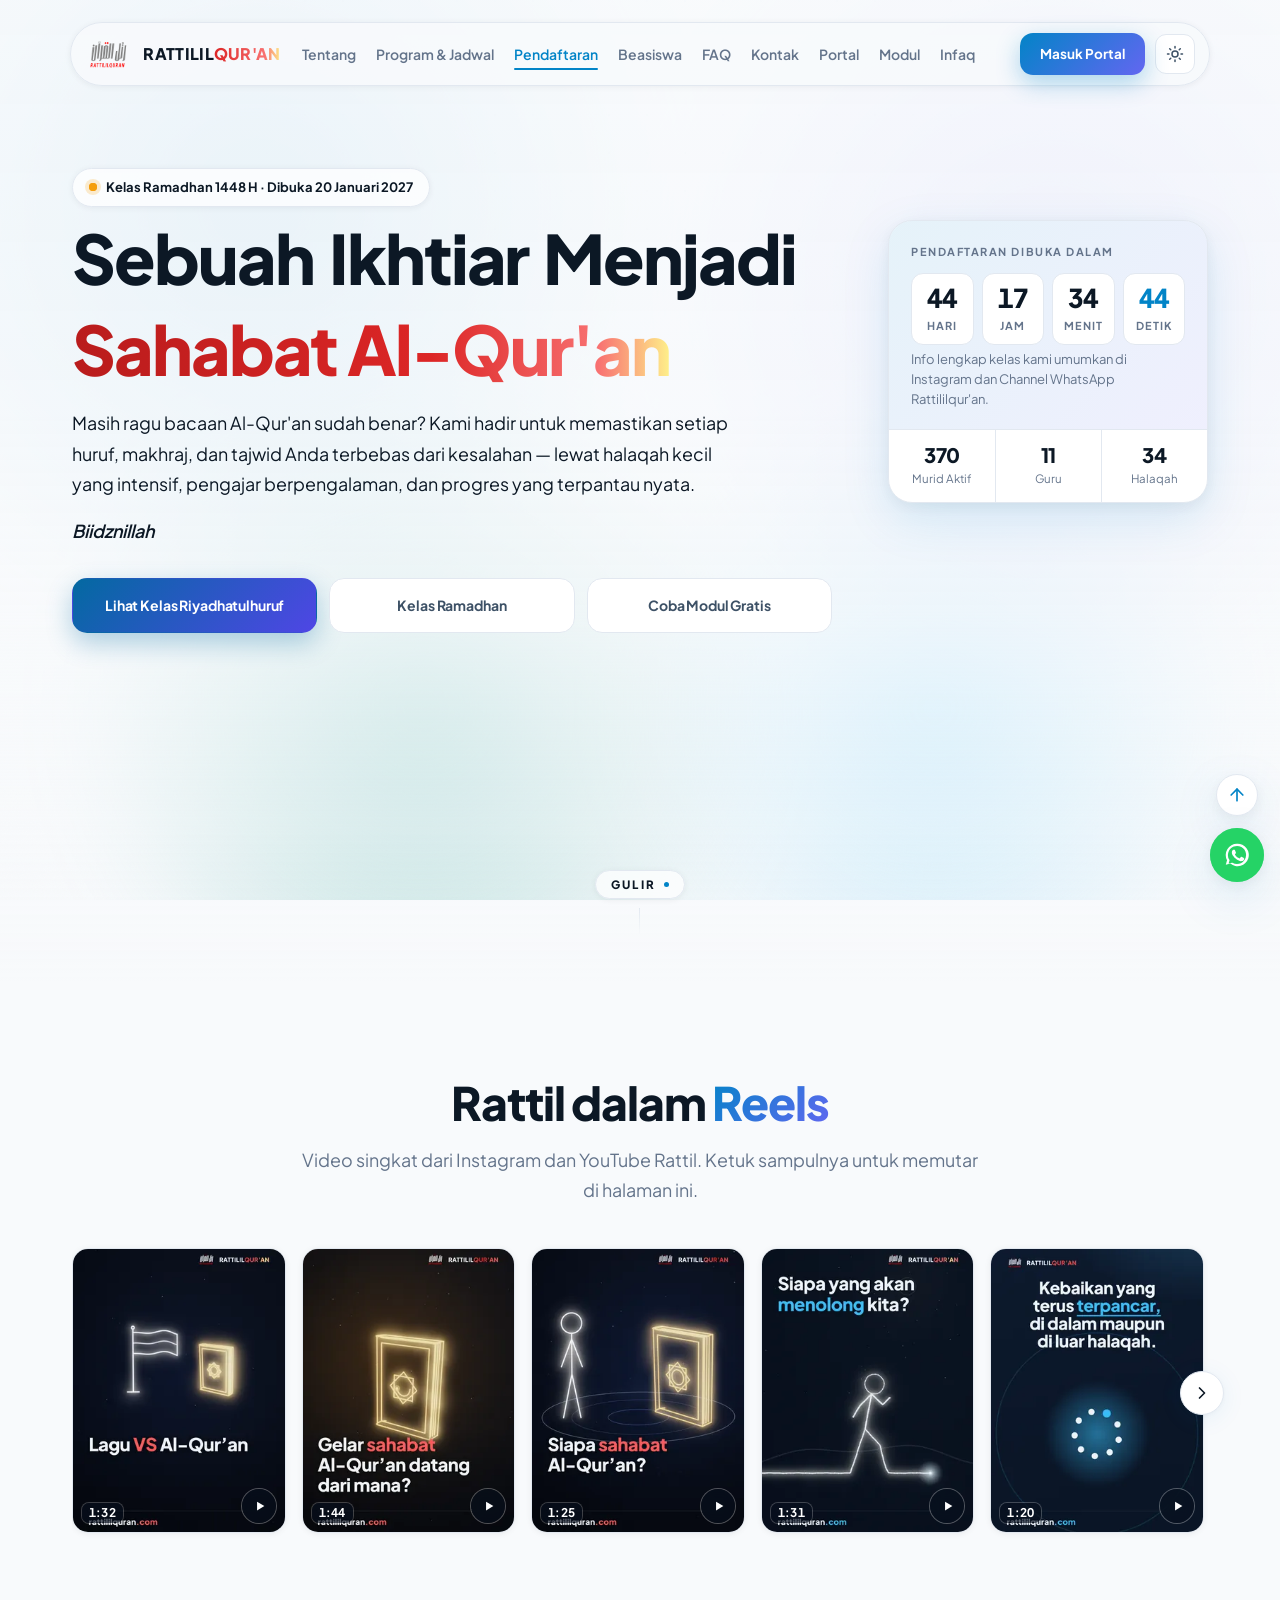
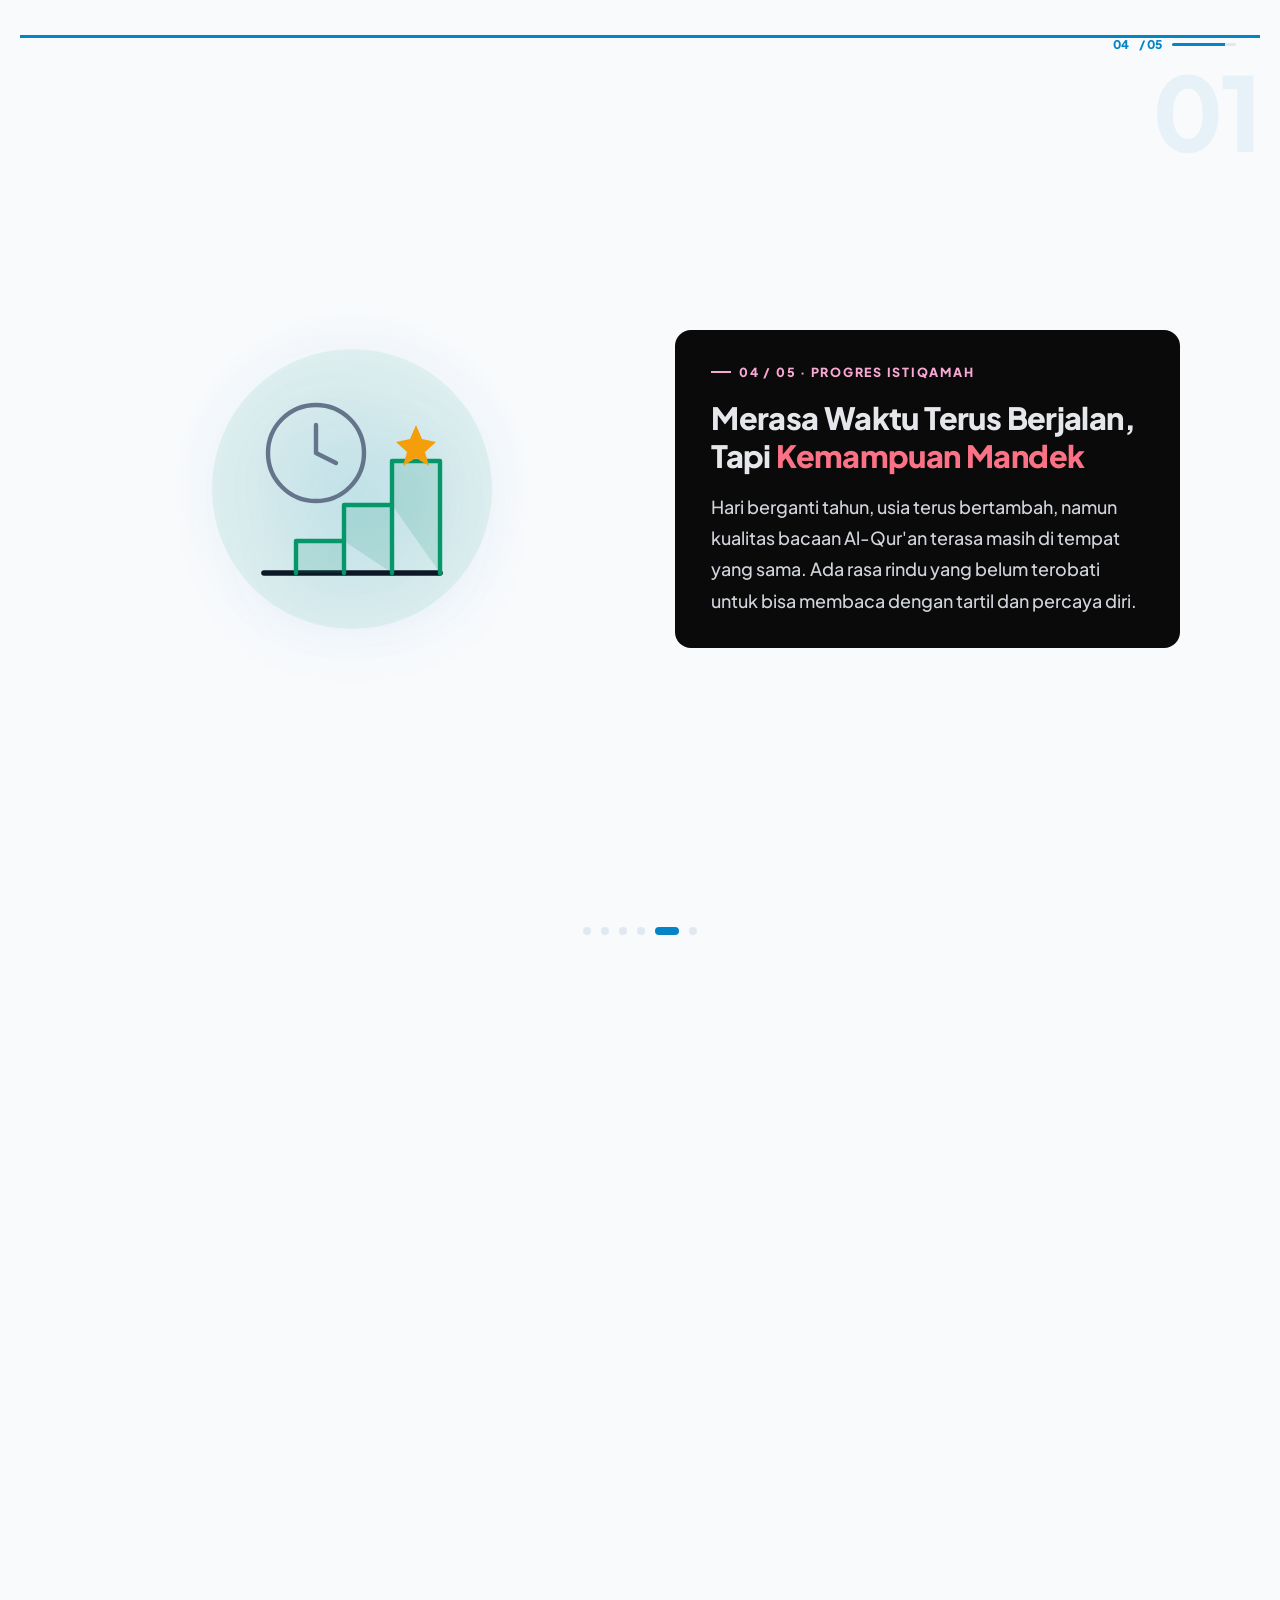
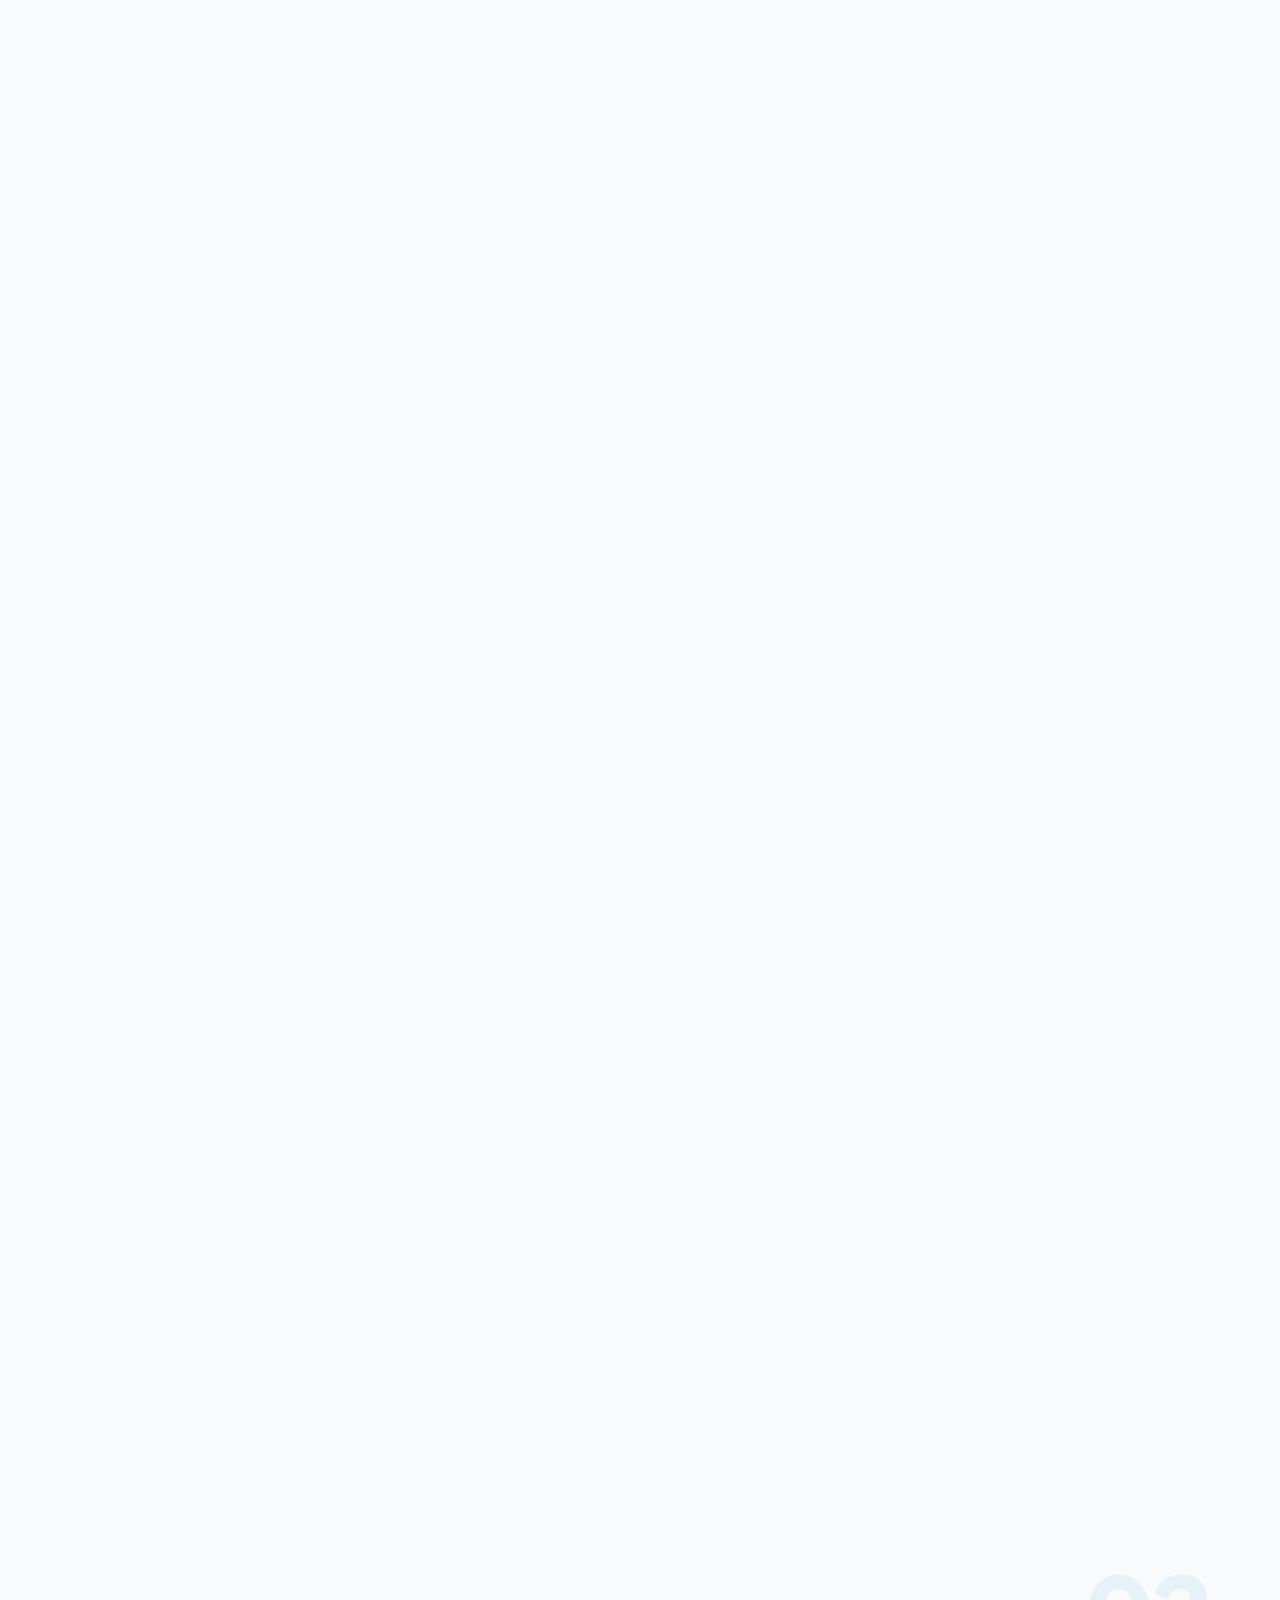
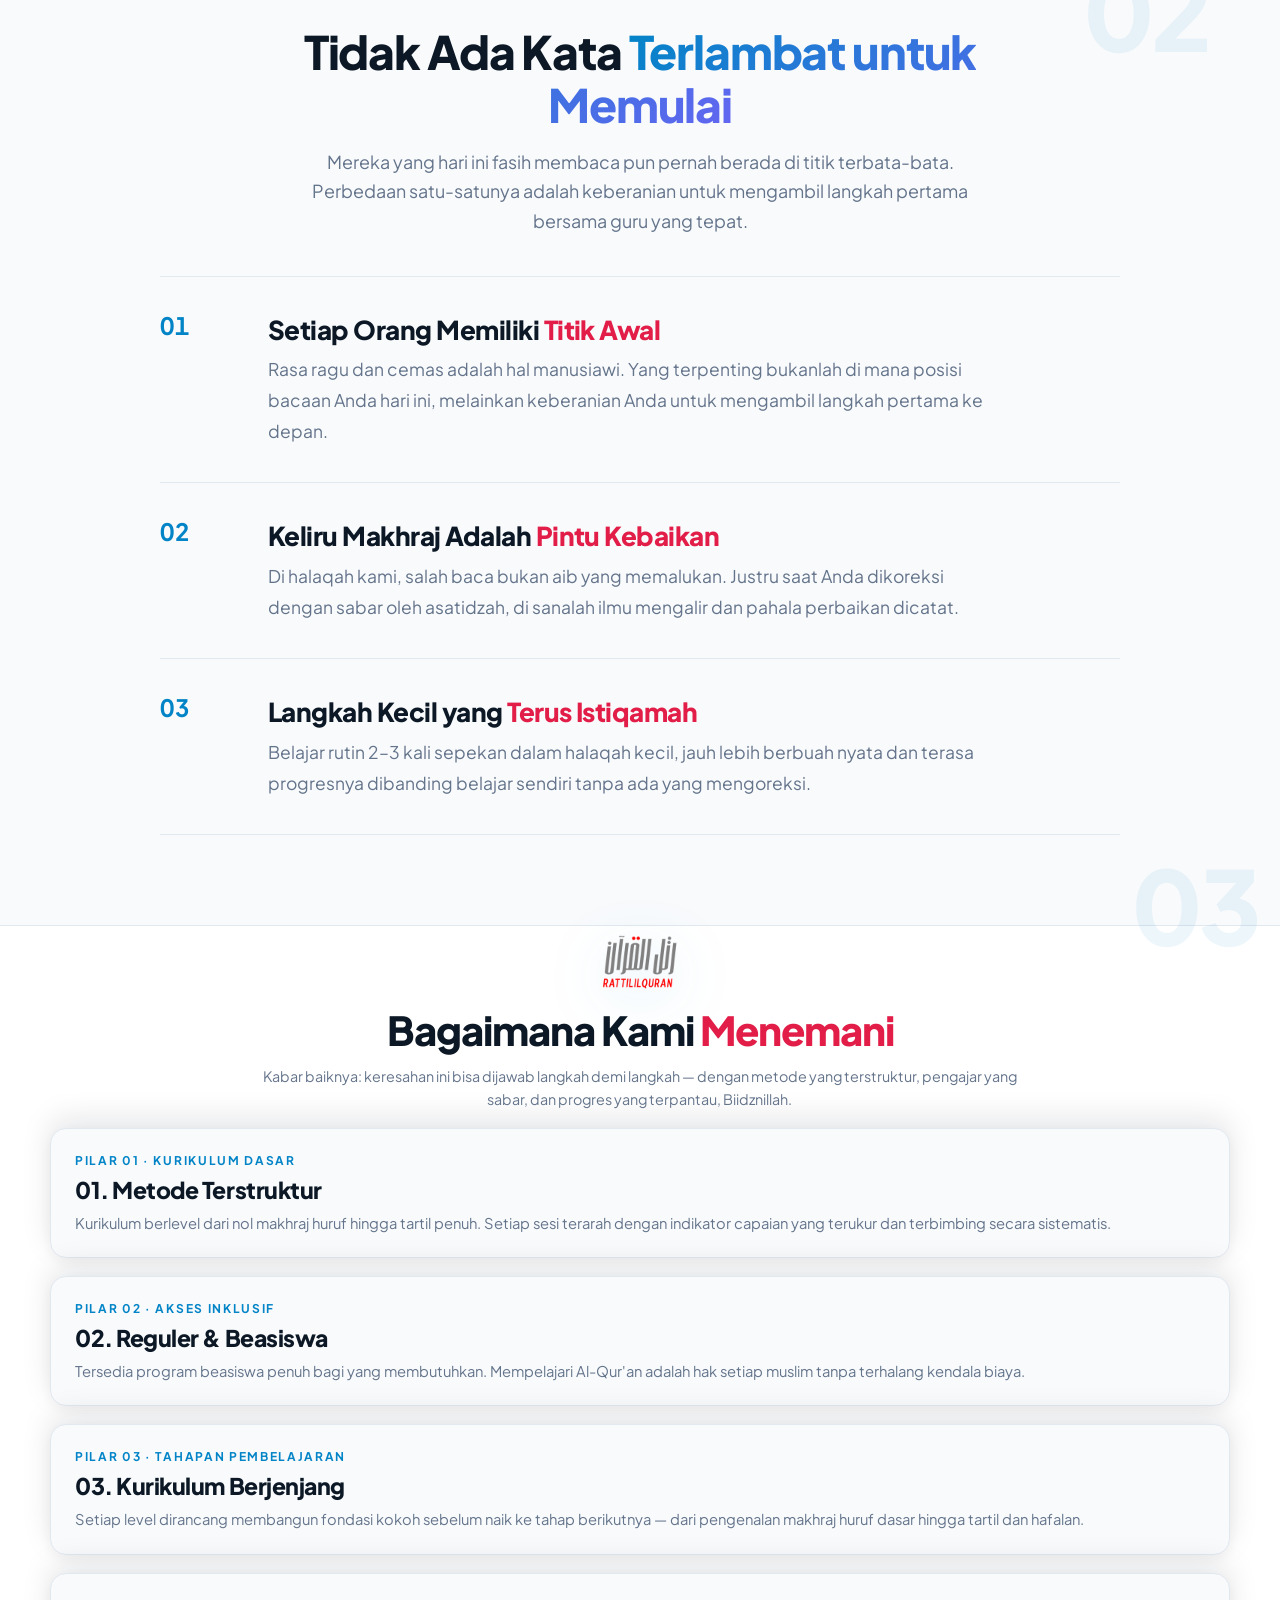
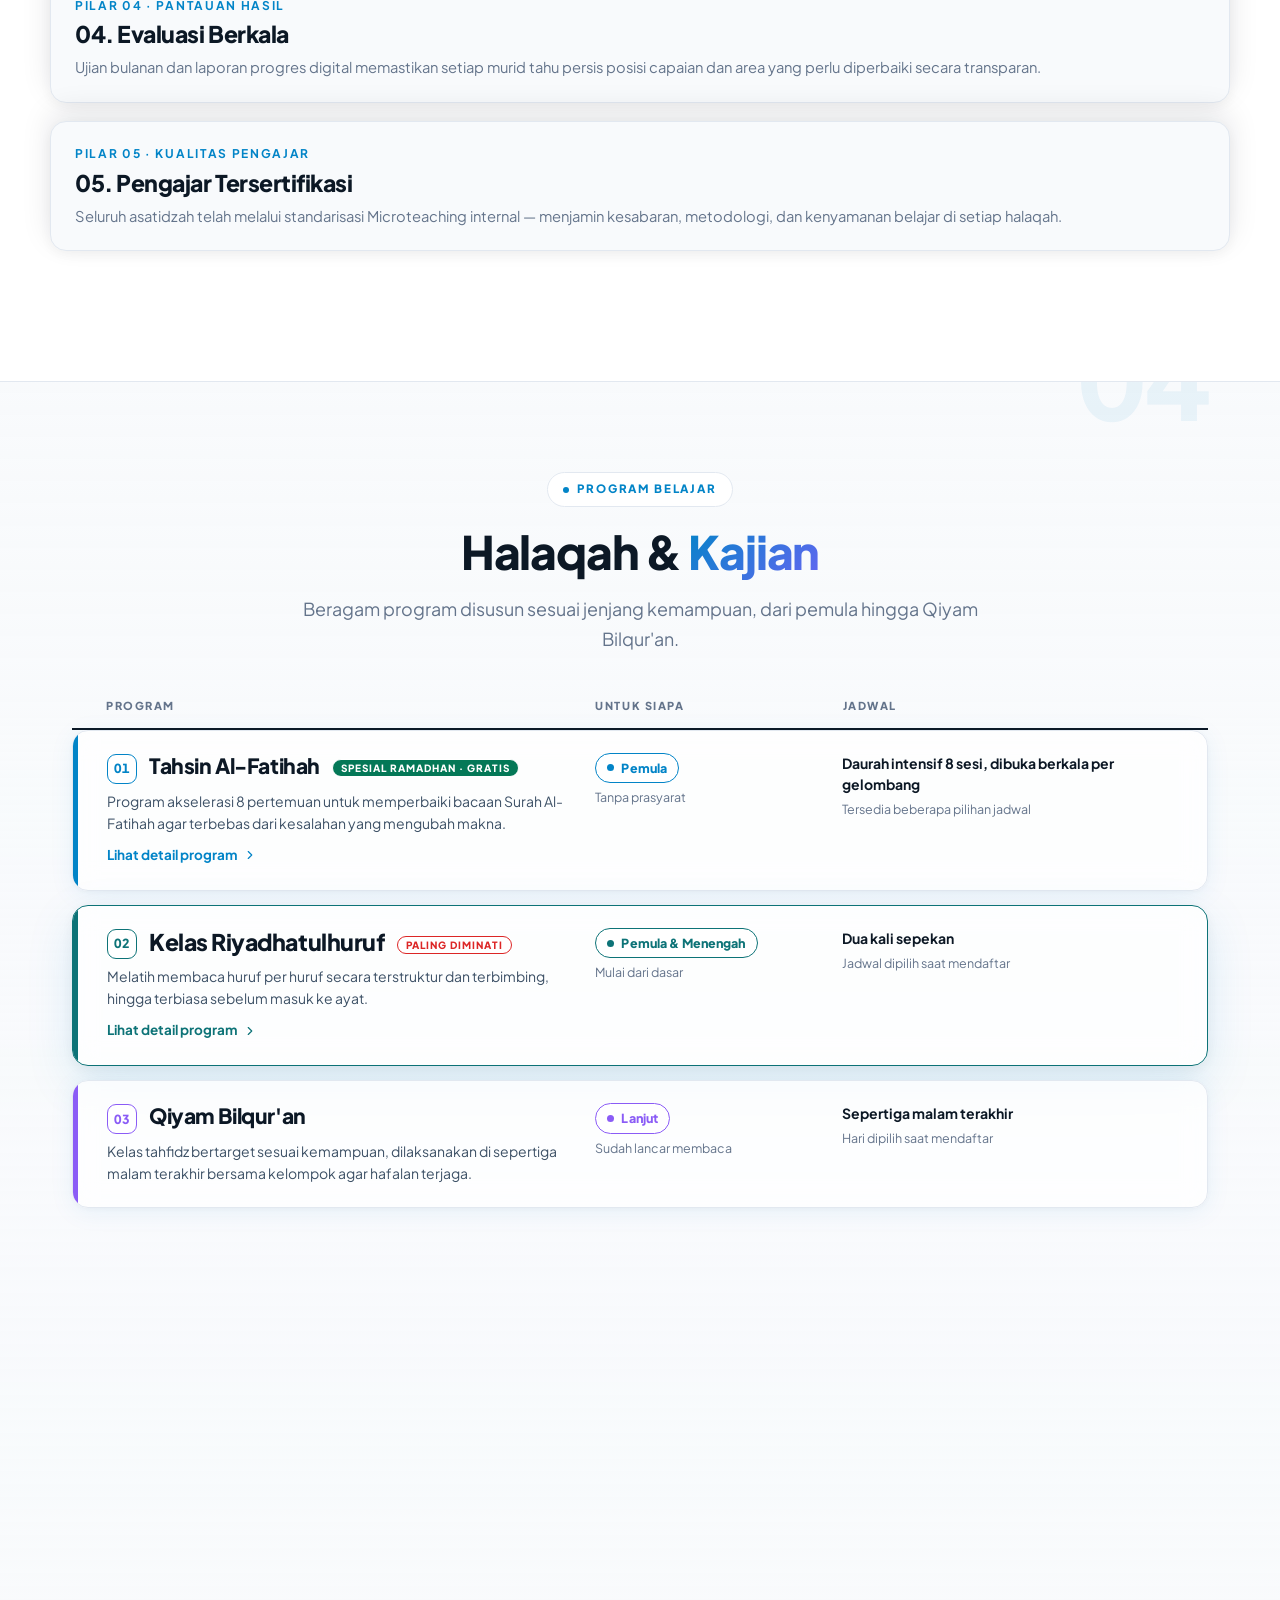
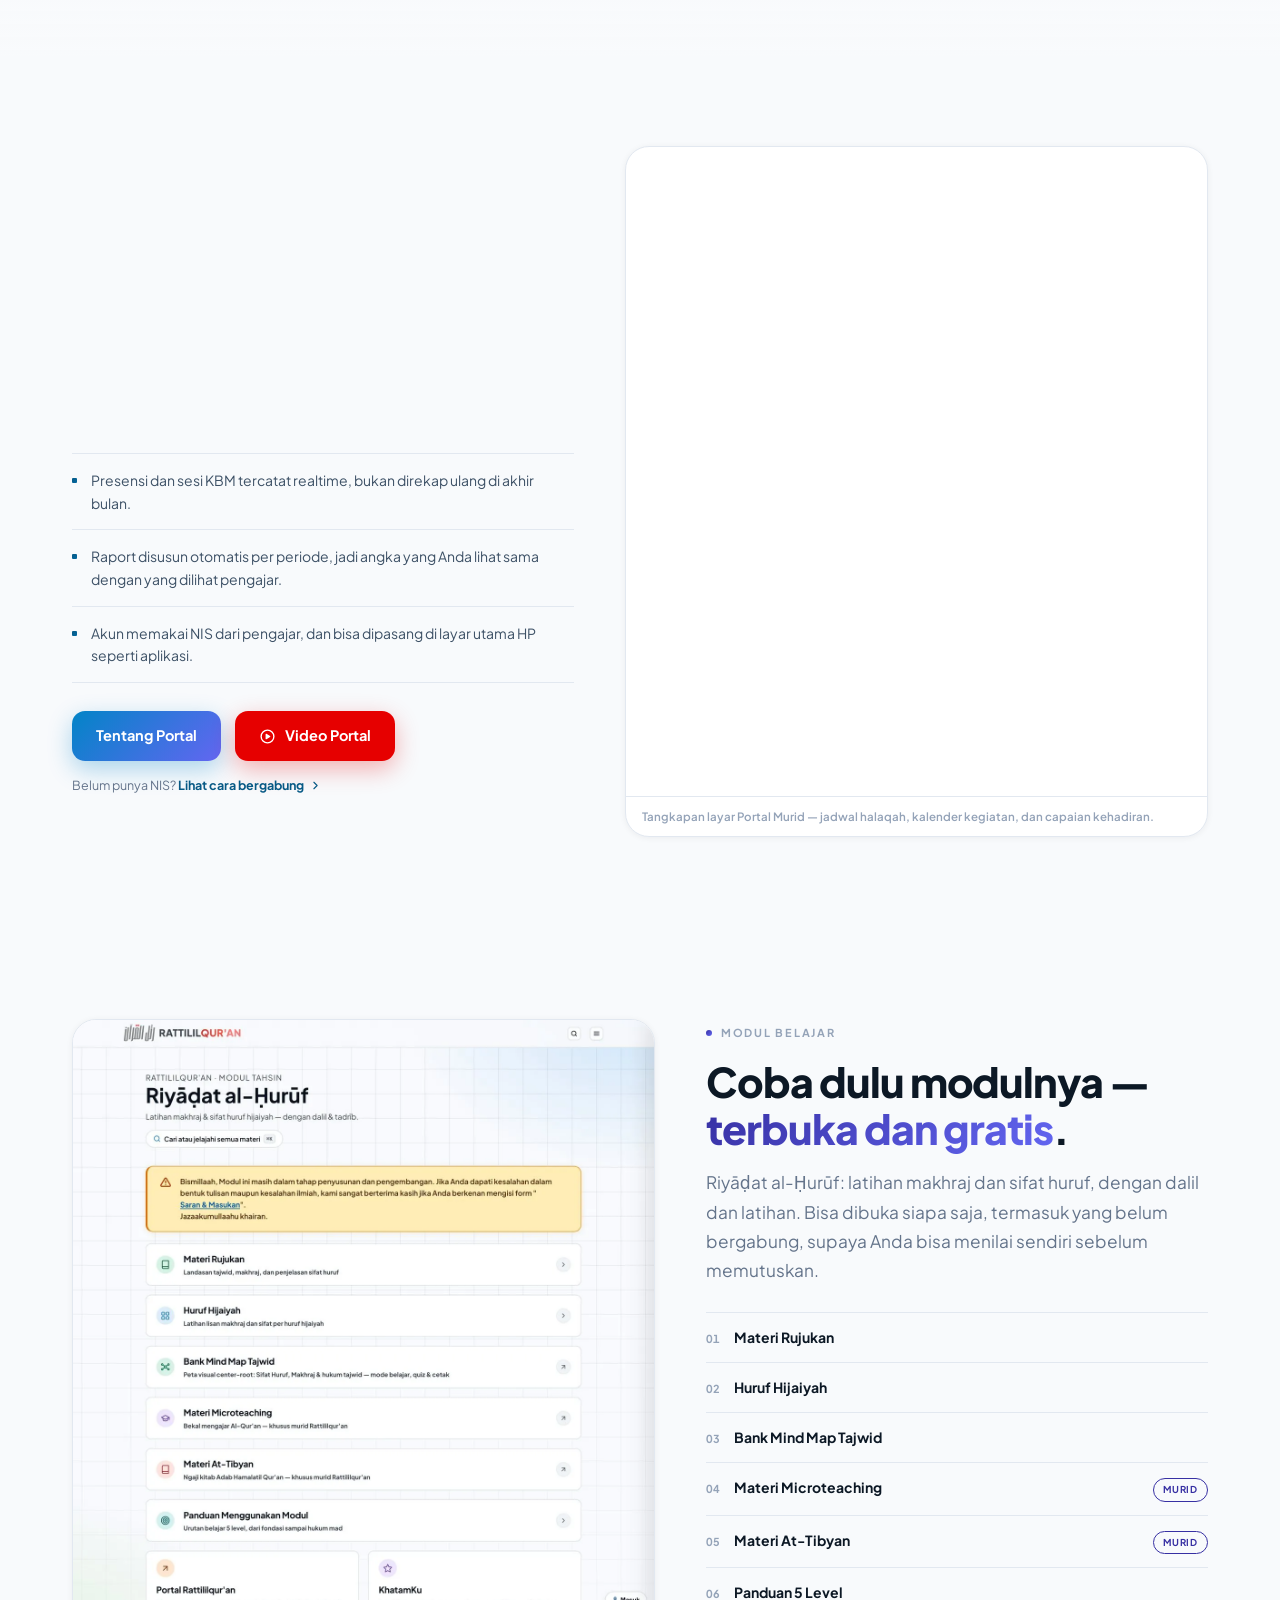
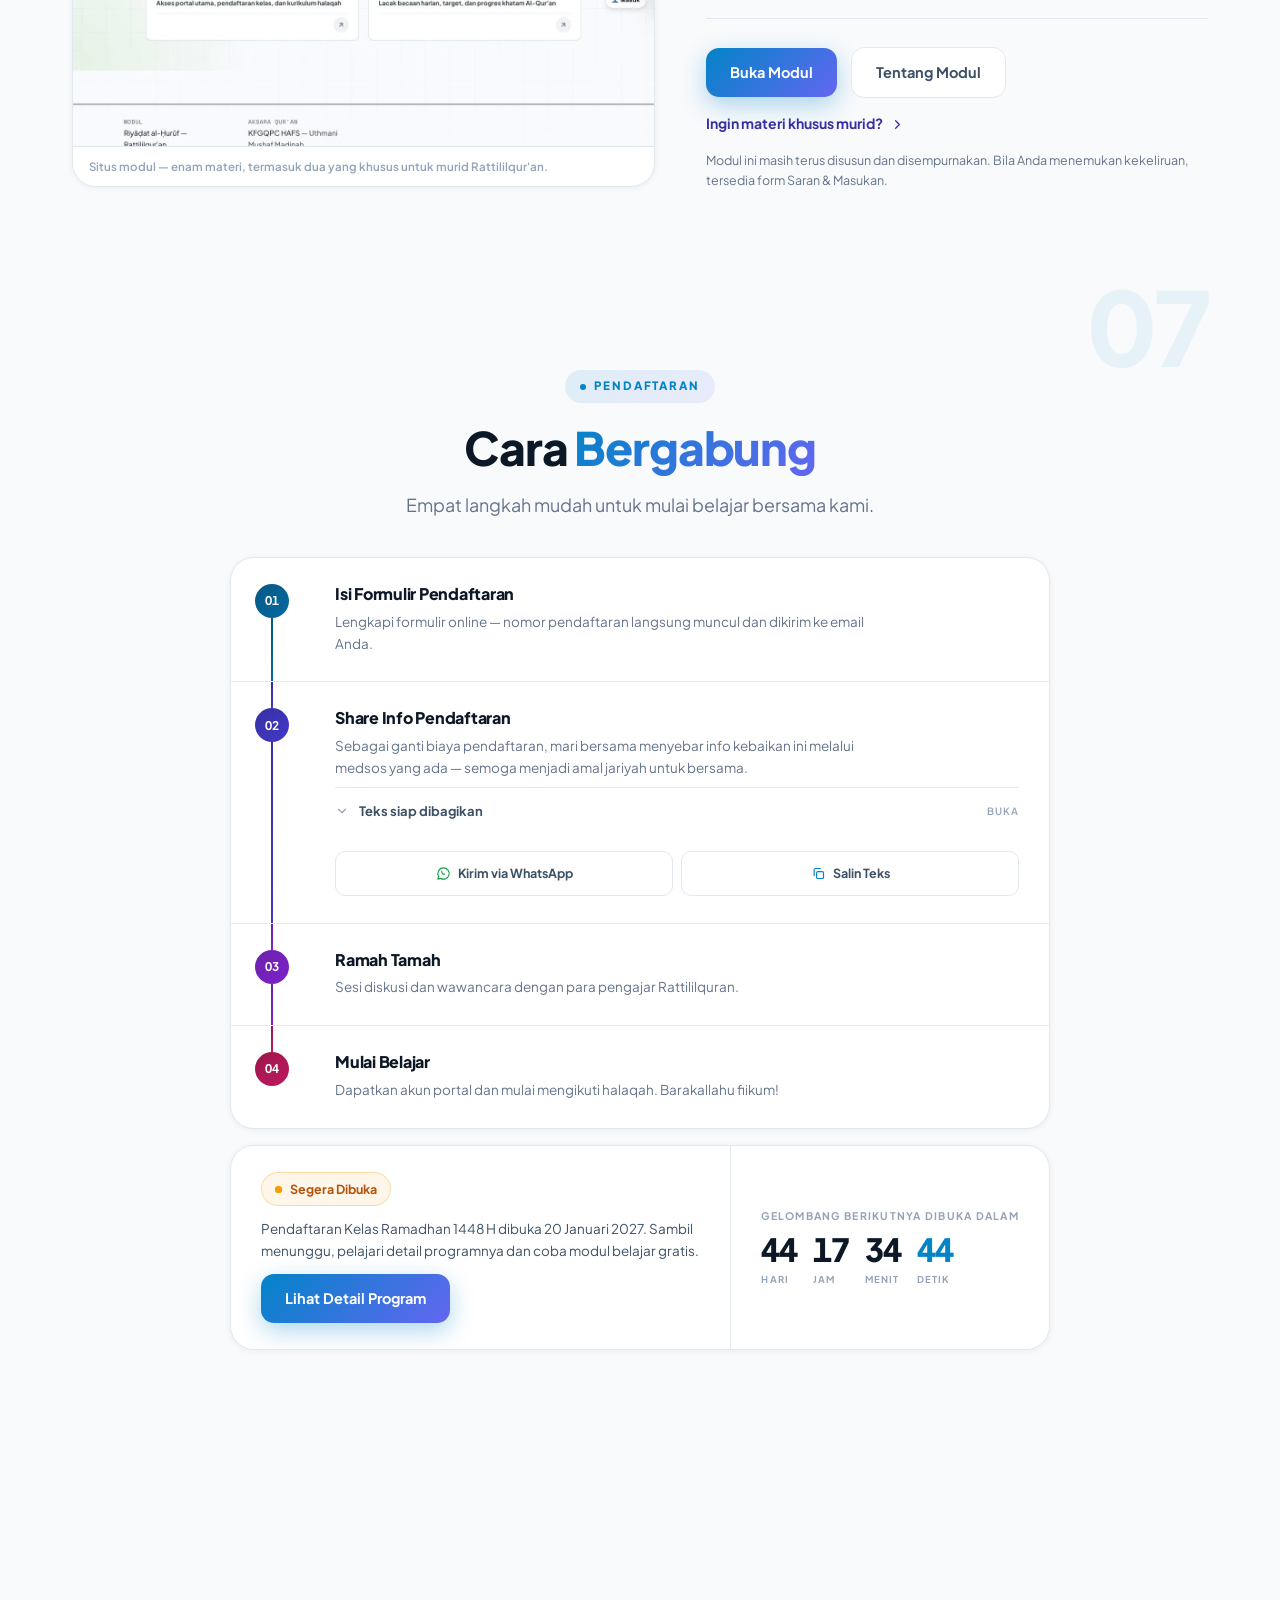
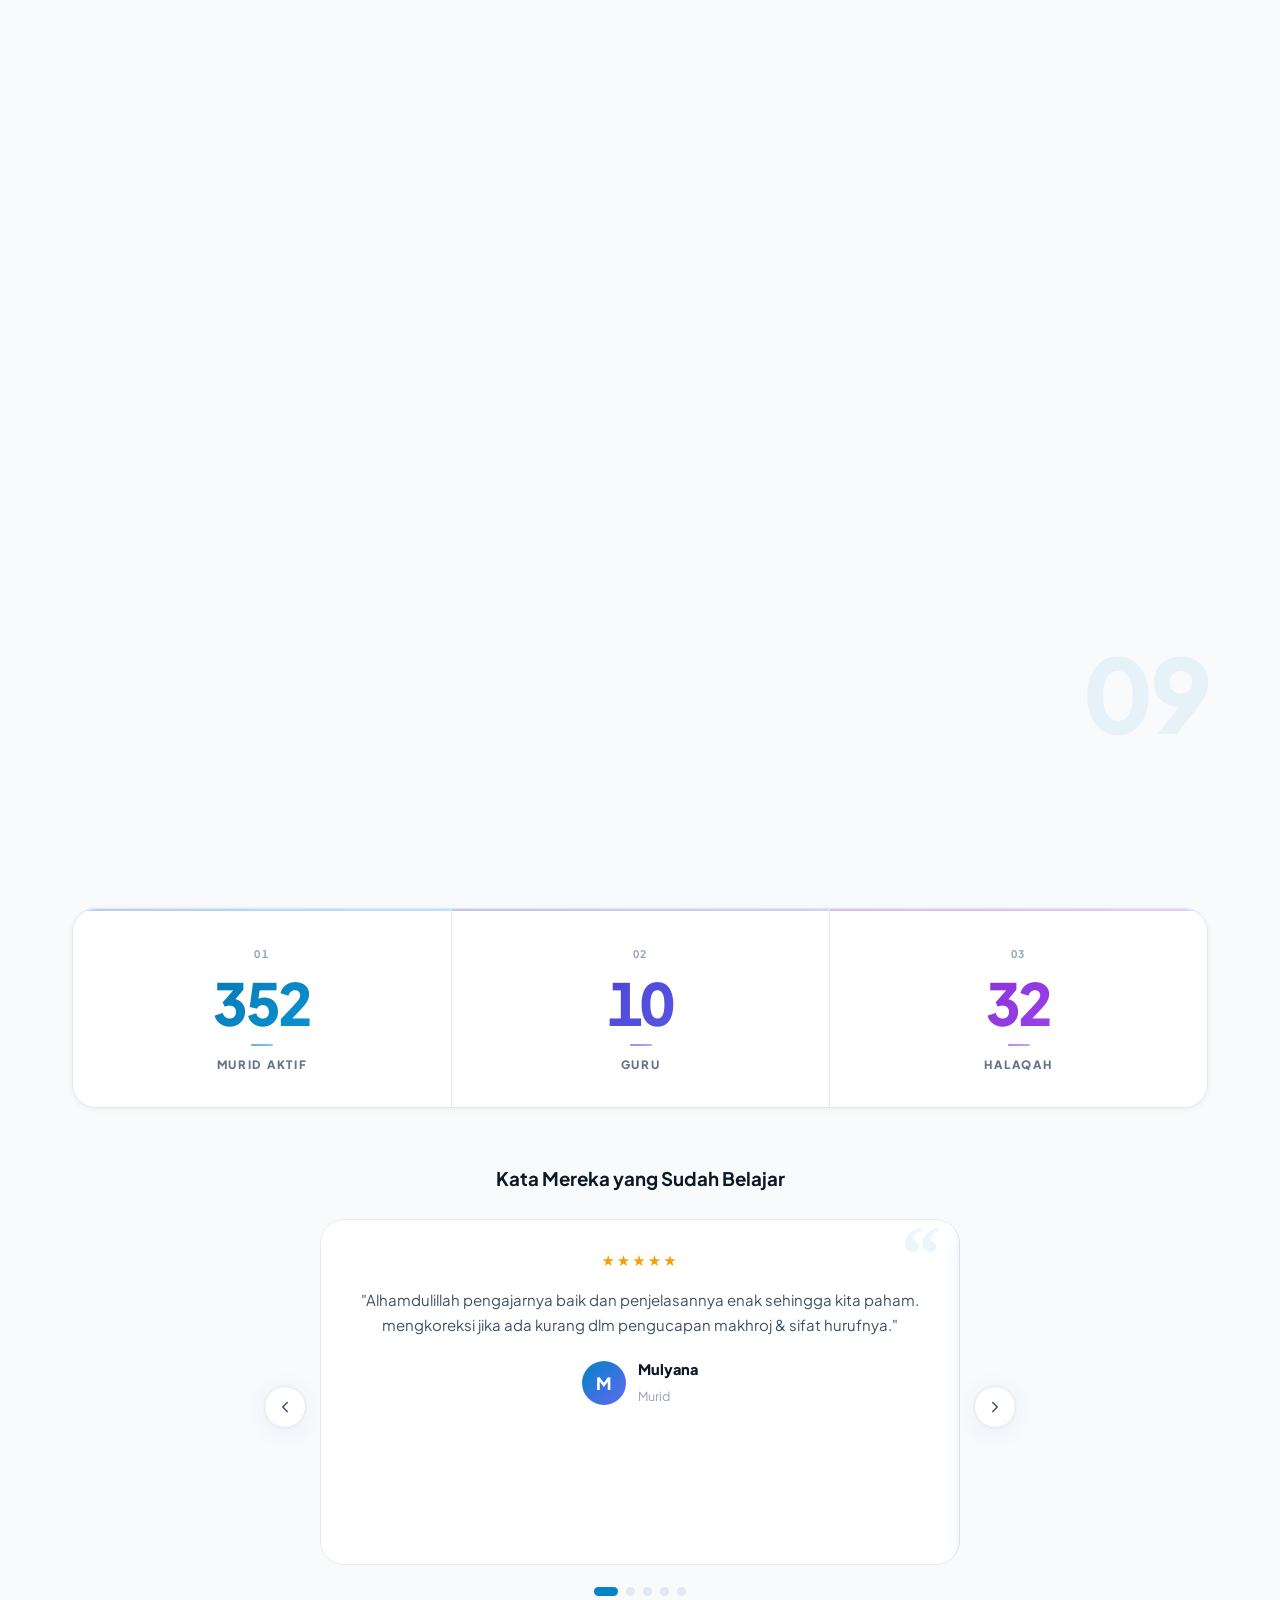
==== index.html @ 7f236959 "Reels: 7 Reels baru (28 Okt–3 Nov), Thaha 2 diputar dari YouTube; navbar tidak lagi meluber - Etalas" ====
<!DOCTYPE html>
<html lang="id">
<head>
<script>
(function(){var t='system';try{t=localStorage.getItem('theme')||'system';}catch(e){}if(t==='dark'||(t==='system'&&window.matchMedia('(prefers-color-scheme: dark)').matches))document.documentElement.classList.add('theme-dark');})();
// Penanda JS aktif: animasi reveal hanya menyembunyikan konten bila skrip jalan.
// Tanpa ini, halaman tanpa JavaScript akan menyisakan elemen yang tak terlihat.
document.documentElement.classList.add('js');
</script>
<meta charset="UTF-8"/>
<meta name="google-site-verification" content="sTilhX3bCU2Qq35i1FYT9OktC3XqZ81PhK7-h01PFLQ"/>
<meta name="viewport" content="width=device-width, initial-scale=1.0, viewport-fit=cover"/>
<meta name="theme-color" content="#0d1f35"/>
<meta name="description" content="Rattililqur'an — Sebuah ikhtiar menjadi sahabat Al-Qur'an. Lembaga Tahsin & Tahfidz dengan halaqah kecil, pengajar berpengalaman, dan metode pembelajaran terstruktur."/>
<link rel="canonical" href="https://rattililquran.com/"/>
<meta property="og:title" content="Rattililqur'an — Sebuah Ikhtiar Menjadi Sahabat Al-Qur'an"/>
<meta property="og:description" content="Lembaga Tahsin & Tahfidz Al-Qur'an. Bergabunglah dalam halaqah pembelajaran yang terstruktur dan penuh berkah."/>
<meta property="og:type" content="website"/>
<meta property="og:url" content="https://rattililquran.com/"/>
<meta property="og:image" content="https://rattililquran.com/assets/images/og-home.jpg"/>
<meta property="og:image:width" content="1200"/>
<meta property="og:image:height" content="630"/>
<meta property="og:image:alt" content="Kartu Rattililqur'an: belajar Al-Qur'an dengan tartil, terstruktur & terpantau"/>
<meta property="og:image:type" content="image/jpeg"/>
<meta property="og:locale" content="id_ID"/>
<meta name="twitter:card" content="summary"/>
<meta name="twitter:title" content="Rattililqur'an — Sebuah Ikhtiar Menjadi Sahabat Al-Qur'an"/>
<meta name="twitter:description" content="Lembaga Tahsin & Tahfidz Al-Qur'an dengan halaqah kecil, pengajar berpengalaman, dan metode pembelajaran terstruktur."/>
<meta name="twitter:image" content="https://rattililquran.com/assets/images/og-home.jpg"/>
<link rel="icon" type="image/x-icon" href="favicon.ico">
<link rel="icon" type="image/png" sizes="192x192" href="assets/icons/icon-192.png">
<link rel="apple-touch-icon" sizes="180x180" href="apple-touch-icon.png">
<title>Rattililqur'an — Sebuah Ikhtiar Menjadi Sahabat Al-Qur'an</title>
<link rel="preload" as="image" imagesrcset="assets/images/Rattilhomepage-mobile-780.webp 780w, assets/images/Rattilhomepage-mobile-1170.webp 1170w" imagesizes="100vw" type="image/webp" media="(max-width:900px)" fetchpriority="high">
<link rel="preload" as="image" imagesrcset="assets/images/Rattilhomepage-desktop-1280.webp 1280w, assets/images/Rattilhomepage-desktop-1920.webp 1920w" imagesizes="100vw" type="image/webp" media="(min-width:901px)" fetchpriority="high">
<link rel="stylesheet" href="assets/fonts.css">
<script type="application/ld+json">
{
  "@context": "https://schema.org",
  "@type": "EducationalOrganization",
  "name": "Rattililqur'an",
  "alternateName": "Rattililquran",
  "url": "https://rattililquran.com/",
  "logo": "https://rattililquran.com/assets/images/logo-abu.png",
  "description": "Lembaga Tahsin & Tahfidz Al-Qur'an dengan halaqah kecil, pengajar berpengalaman, dan metode pembelajaran terstruktur.",
  "email": "rattililquran.id@gmail.com",
  "sameAs": [
    "https://instagram.com/rattililquran",
    "https://youtube.com/@rattililquranindonesia",
    "https://whatsapp.com/channel/0029VaGYGlKCMY0A7aS9hj08"
  ],
  "contactPoint": {
    "@type": "ContactPoint",
    "telephone": "+62-823-1699-3233",
    "contactType": "customer service",
    "areaServed": "ID",
    "availableLanguage": ["Indonesian"]
  }
}
</script>
<style>
/* <picture> adalah elemen inline yang menambah tinggi baris. Untuk logo,
   tinggi barisnya dinolkan agar tinggi tetap ditentukan <img> seperti semula. */
.nav-brand picture,.footer-brand picture,.nikola-hero-logo picture{line-height:0;font-size:0}
.nav-brand picture img,.footer-brand picture img,.nikola-hero-logo picture img{display:block}


/* ════════════════════════════════════════════════════════════
   Rattililqur'an — Landing Page
   [EDIT] Konten yang perlu diisi ditandai dengan komentar [EDIT]:
   - Nomor WhatsApp  : 6282316993233
   - Instagram       : @rattililquran
   - Email           : rattililquran.id@gmail.com
   - Angka statistik : atribut data-count
   - Testimoni       : ganti teks bertanda [EDIT TESTIMONI]
   ════════════════════════════════════════════════════════════ */
:root{
  /* Backgrounds */
  --c-bg:#f8fafc; --c-card:#ffffff; --c-soft:#eff6ff; --c-glass:rgba(255,255,255,.72); --c-nav:rgba(248,250,252,.88);
  /* Ink */
  --c-ink:#0c1825; --c-ink-2:#3d5166; --c-ink-3:#64748b; --c-ink-4:#94a3b8;
  /* Brand */
  --c-primary:#0284c7; --c-primary-2:#6366f1; --c-accent:#059669;
  /* Line */
  --c-line:#e2e8f0;
  /* Gradients */
  --grad:linear-gradient(135deg,#0284c7,#6366f1);
  --grad-soft:linear-gradient(135deg,rgba(2,132,199,.10),rgba(99,102,241,.10));
  /* Radius */
  --r-sm:10px; --r:16px; --r-lg:24px; --r-xl:32px;
  /* Shadows */
  --sh-sm:0 1px 6px rgba(12,24,37,.06);
  --sh:0 4px 24px rgba(2,132,199,.08),0 1px 6px rgba(12,24,37,.04);
  --sh-lg:0 16px 48px rgba(2,132,199,.13),0 4px 16px rgba(12,24,37,.06);
  /* Motion */
  --ease-spring:cubic-bezier(.16,1,.3,1);
  --ease-smooth:cubic-bezier(.4,0,.2,1);
  --dur-fast:160ms; --dur:280ms; --dur-slow:700ms;
  /* Typography */
  /* Label & angka. Sebelumnya monospace sistem, sehingga bentuk huruf dan
     lebar angkanya berbeda antar-OS (macOS Menlo, Windows Consolas, Android
     fallback tak tentu). Kini memakai font yang sudah dimuat, dengan angka
     tabular supaya lebarnya seragam di semua perangkat tanpa unduhan tambahan. */
  --font-label:'Plus Jakarta Sans',system-ui,sans-serif;
}
html.theme-dark{
  --c-bg:#070e1c; --c-card:#0d1b30; --c-soft:#0f2138; --c-glass:rgba(13,27,48,.65); --c-nav:rgba(7,14,28,.9);
  --c-ink:#f1f5f9; --c-ink-2:#cbd5e1; --c-ink-3:#94a3b8; --c-ink-4:#64748b;
  --c-primary:#38bdf8; --c-primary-2:#818cf8; --c-accent:#34d399;
  --c-line:rgba(255,255,255,.08);
  --sh-sm:0 2px 10px rgba(0,0,0,.30);
  --sh:0 10px 34px rgba(0,0,0,.40);
  --sh-lg:0 28px 64px rgba(0,0,0,.55);
}
*,*::before,*::after{box-sizing:border-box;margin:0;padding:0;-webkit-tap-highlight-color:transparent}
html{-webkit-text-size-adjust:100%;scroll-behavior:smooth;overflow-x:clip}
body{
  font-family:'Plus Jakarta Sans',system-ui,sans-serif;
  background:var(--c-bg);color:var(--c-ink);
  min-height:100dvh;overflow-x:clip;line-height:1.65;
  -webkit-font-smoothing:antialiased;
}
::selection{background:rgba(99,102,241,.22)}

/* ── BACKGROUND: MOVING MESH GRADIENT ── */
.bg{position:fixed;inset:0;z-index:0;overflow:hidden;pointer-events:none;background:var(--c-bg)}
.bg-mesh{position:absolute;border-radius:50%;transform:translateZ(0);backface-visibility:hidden;will-change:transform;filter:blur(36px)}
.m1{width:68vmax;height:68vmax;top:-18vmax;left:-14vmax;background:radial-gradient(circle at 50% 50%,rgba(2,132,199,.55),rgba(2,132,199,0) 68%);animation:mesh1 14s ease-in-out infinite alternate}
.m2{width:64vmax;height:64vmax;top:-10vmax;right:-14vmax;background:radial-gradient(circle at 50% 50%,rgba(99,102,241,.50),rgba(99,102,241,0) 68%);animation:mesh2 17s ease-in-out infinite alternate;animation-delay:-4s}
.m3{width:58vmax;height:58vmax;bottom:-14vmax;left:4vmax;background:radial-gradient(circle at 50% 50%,rgba(13,148,136,.44),rgba(13,148,136,0) 68%);animation:mesh3 15s ease-in-out infinite alternate;animation-delay:-7s}
.m4{width:50vmax;height:50vmax;bottom:-10vmax;right:2vmax;background:radial-gradient(circle at 50% 50%,rgba(56,189,248,.42),rgba(56,189,248,0) 70%);animation:mesh4 18s ease-in-out infinite alternate;animation-delay:-10s}
html.theme-dark .m1{background:radial-gradient(circle at 50% 50%,rgba(19,52,92,.88),rgba(19,52,92,0) 68%)}
html.theme-dark .m2{background:radial-gradient(circle at 50% 50%,rgba(35,39,94,.85),rgba(35,39,94,0) 68%)}
html.theme-dark .m3{background:radial-gradient(circle at 50% 50%,rgba(15,60,64,.76),rgba(15,60,64,0) 68%)}
html.theme-dark .m4{background:radial-gradient(circle at 50% 50%,rgba(26,58,104,.72),rgba(26,58,104,0) 70%)}
@keyframes mesh1{
  0%{transform:translate3d(0,0,0) scale(1)}
  50%{transform:translate3d(14vmax,10vmax,0) scale(1.22)}
  100%{transform:translate3d(6vmax,16vmax,0) scale(1.05)}
}
@keyframes mesh2{
  0%{transform:translate3d(0,0,0) scale(1.06)}
  50%{transform:translate3d(-14vmax,9vmax,0) scale(0.92)}
  100%{transform:translate3d(-5vmax,-8vmax,0) scale(1.18)}
}
@keyframes mesh3{
  0%{transform:translate3d(0,0,0) scale(1)}
  50%{transform:translate3d(12vmax,-12vmax,0) scale(1.2)}
  100%{transform:translate3d(-8vmax,-6vmax,0) scale(0.94)}
}
@keyframes mesh4{
  0%{transform:translate3d(0,0,0) scale(1.1)}
  50%{transform:translate3d(-12vmax,-8vmax,0) scale(0.95)}
  100%{transform:translate3d(8vmax,-10vmax,0) scale(1.2)}
}
.bg-grid{
  position:fixed;inset:0;z-index:0;pointer-events:none;opacity:.4;
  background-image:radial-gradient(circle at 1px 1px,rgba(2,132,199,.12) 1px,transparent 0);
  background-size:38px 38px;
  -webkit-mask-image:radial-gradient(ellipse 80% 55% at 50% 0%,#000 35%,transparent 78%);
  mask-image:radial-gradient(ellipse 80% 55% at 50% 0%,#000 35%,transparent 78%);
}
html.theme-dark .bg-grid{opacity:.3;background-image:radial-gradient(circle at 1px 1px,rgba(129,140,248,.16) 1px,transparent 0)}
.bg-noise{position:fixed;inset:0;z-index:0;pointer-events:none;opacity:.028;background-image:url("data:image/svg+xml,%3Csvg xmlns='http://www.w3.org/2000/svg' width='200' height='200'%3E%3Cfilter id='n'%3E%3CfeTurbulence type='fractalNoise' baseFrequency='0.9' numOctaves='4' stitchTiles='stitch'/%3E%3C/filter%3E%3Crect width='100%25' height='100%25' filter='url(%23n)'/%3E%3C/svg%3E")}
html.theme-dark .bg-noise{opacity:.05}

/* ── SCROLL-REVEAL TEXT ── */
.about-visual .ayat-tr .ch{will-change:auto}

/* ── SCROLL PROGRESS ── */
.progress{position:fixed;top:0;left:0;height:3px;width:100%;z-index:100;background:var(--grad);box-shadow:0 0 12px rgba(99,102,241,.5);transform:scaleX(0);transform-origin:0 50%;will-change:transform}

/* ── ENTRANCE ── */
@keyframes fadeUp{from{opacity:0;transform:translateY(30px)}to{opacity:1;transform:translateY(0)}}
@keyframes fadeLeft{from{opacity:0;transform:translate3d(-70px,0,0)}to{opacity:1;transform:translate3d(0,0,0)}}
@keyframes fadeRight{from{opacity:0;transform:translate3d(70px,0,0)}to{opacity:1;transform:translate3d(0,0,0)}}
@keyframes slideFromRight{from{opacity:0;transform:translate3d(110px,0,0)}to{opacity:1;transform:translate3d(0,0,0)}}
@keyframes slideFromLeft{from{opacity:0;transform:translate3d(-110px,0,0)}to{opacity:1;transform:translate3d(0,0,0)}}
/* Keadaan tersembunyi digerbangi .js (dipasang skrip di <head>).
   Tanpa JavaScript, konten tetap terlihat — bukan halaman kosong. */
html.js [data-reveal]{opacity:0}
html.js [data-reveal].in{animation:fadeUp .7s var(--ease-spring) both;animation-delay:calc(var(--i,0) * 80ms)}
[data-reveal="left"].in{animation:fadeLeft .85s var(--ease-spring) both}
[data-reveal="right"].in{animation:fadeRight .85s var(--ease-spring) both}
[data-reveal="slide-right"].in{animation:slideFromRight .95s var(--ease-spring) both}
[data-reveal="slide-left"].in{animation:slideFromLeft .95s var(--ease-spring) both}
/* "stagger": wadah tanpa animasi sendiri, efek diberikan ke anak-anaknya (lihat Bab 02) */
[data-reveal="stagger"]{opacity:1}
[data-reveal="stagger"].in{animation:none}
@keyframes heroIn{from{opacity:0;transform:translateY(32px)}to{opacity:1;transform:translateY(0)}}
/* Animasi CSS murni — tetap selesai walau JavaScript mati, jadi tidak perlu digerbangi */
.h-anim{opacity:0;animation:heroIn .85s var(--ease-spring) both}

/* ── NAVBAR (floating pill → solid on scroll) ── */
.nav{position:fixed;top:0;left:0;right:0;z-index:60;padding:22px 16px 12px;transition:padding var(--dur) var(--ease-smooth)}
.nav-inner{max-width:1140px;margin:0 auto;padding:10px 14px;display:flex;align-items:center;justify-content:space-between;gap:12px;border:1px solid var(--c-line);border-radius:99px;background:var(--c-nav);box-shadow:var(--sh-sm);transition:max-width 350ms var(--ease-smooth),padding 350ms var(--ease-smooth),background 350ms var(--ease-smooth),border-color 350ms var(--ease-smooth),box-shadow 350ms var(--ease-smooth),border-radius 350ms var(--ease-smooth)}
.nav.scrolled{padding:0}
.nav.scrolled .nav-inner{max-width:100%;padding:12px 22px;border-radius:0;background:var(--c-nav);border-color:transparent;border-bottom:1px solid var(--c-line);box-shadow:var(--sh-sm)}
.nav-brand{display:flex;align-items:center;gap:11px;font-weight:800;font-size:16px;color:var(--c-ink);letter-spacing:0.02em;text-decoration:none;text-transform:uppercase;flex-shrink:0}
.nav-brand span{white-space:nowrap}
.nav-brand img{height:34px;width:auto}
.brand-accent{
  background:linear-gradient(90deg,#dc2626 0%,#f87171 38%,#fef08a 50%,#f87171 62%,#dc2626 100%);
  background-size:200% auto;
  -webkit-background-clip:text;background-clip:text;
  -webkit-text-fill-color:transparent;
  font-weight:800;letter-spacing:0.02em;
  will-change:background-position;
  animation:brandShimmer 2.4s linear infinite;
  display:inline-block;
}
@keyframes brandShimmer{0%{background-position:0% center}100%{background-position:200% center}}
@media (prefers-reduced-motion:reduce){
  .brand-accent{animation:none;background:none;-webkit-text-fill-color:#dc2626;color:#dc2626}
}
.nav-links{display:flex;align-items:center;gap:2px;flex-wrap:nowrap}
.nav-link{font-size:14px;font-weight:600;color:var(--c-ink-3);padding:9px 9px;border-radius:11px;text-decoration:none;transition:color var(--dur-fast);position:relative;white-space:nowrap;flex-shrink:0}
.nav-link::after{content:'';position:absolute;left:9px;right:9px;bottom:5px;height:2px;border-radius:2px;background:var(--c-primary);transform:scaleX(0);transform-origin:center;transition:transform var(--dur) var(--ease-spring)}
.nav-link:hover{color:var(--c-primary)}
.nav-link:hover::after{transform:scaleX(1)}
.nav-link.active{color:var(--c-primary)}
.nav-link.active::after{transform:scaleX(1)}
.nav-cta{margin-left:6px}
.nav-actions .nav-cta-desktop{display:inline-flex}
.nav-links .nav-cta-mobile{display:none}
.nav-actions{display:flex;align-items:center;gap:10px;margin-left:auto;flex-shrink:0}
.theme-toggle{display:flex;align-items:center;justify-content:center;width:40px;height:40px;border:1px solid var(--c-line);background:var(--c-card);color:var(--c-ink-2);border-radius:11px;cursor:pointer;transition:color var(--dur-fast),border-color var(--dur-fast);flex-shrink:0}
.theme-toggle:hover{color:var(--c-primary);border-color:var(--c-primary)}
.theme-toggle svg{width:18px;height:18px}
.theme-toggle .i-moon{display:none}
html.theme-dark .theme-toggle .i-sun{display:none}
html.theme-dark .theme-toggle .i-moon{display:block}
.nav-toggle{display:none;width:42px;height:42px;border:1px solid var(--c-line);background:var(--c-card);border-radius:12px;cursor:pointer;align-items:center;justify-content:center;flex-direction:column;gap:4px}
.nav-toggle span{display:block;width:18px;height:2px;background:var(--c-ink-2);border-radius:2px;transition:.25s}
.nav-toggle.open span:nth-child(1){transform:translateY(6px) rotate(45deg)}
.nav-toggle.open span:nth-child(2){opacity:0}
.nav-toggle.open span:nth-child(3){transform:translateY(-6px) rotate(-45deg)}
@media(max-width:1100px){
  /* Panel menu: top dirapatkan ke navbar dan dibuat bisa di-scroll, supaya
     seluruh item tetap terjangkau di layar pendek maupun saat HP dimiringkan. */
  .nav-links{position:fixed;inset:92px 12px auto 12px;flex-direction:column;align-items:stretch;gap:4px;padding:16px 18px 22px;background:var(--c-card);border:1px solid var(--c-line);border-radius:var(--r-lg);box-shadow:var(--sh-lg);transform:translateY(-12px);opacity:0;visibility:hidden;pointer-events:none;transition:opacity .25s,transform .25s,visibility .25s;max-height:calc(100dvh - 104px);overflow-y:auto;overscroll-behavior:contain}
  .nav.scrolled .nav-links{top:74px;max-height:calc(100dvh - 86px)}
  .nav-links.show{transform:translateY(0);opacity:1;visibility:visible;pointer-events:auto}
  .nav-link{padding:13px 14px;font-size:15px}
  .nav-link::after{display:none}
  .nav-cta{margin:6px 0 0}
  .nav-actions .nav-cta-desktop{display:none}
  .nav-links .nav-cta-mobile{display:inline-flex}
  .nav-toggle{display:flex}
}

/* Laptop kecil (1101–1179px): menu lengkap (9 tautan) masih tampil sebaris; rapatkan jarak
   antartautan agar tombol tema tidak keluar dari pil navbar. */
@media(min-width:1101px) and (max-width:1179px){
  .nav-links{gap:0}
  .nav-link{padding:9px 6px;font-size:13.5px}
}

/* ── BUTTONS ── */
.btn{display:inline-flex;align-items:center;justify-content:center;gap:9px;font-family:inherit;font-weight:700;font-size:14.5px;cursor:pointer;border:none;border-radius:13px;padding:13px 24px;text-decoration:none;transition:transform var(--dur) var(--ease-spring),box-shadow var(--dur),background var(--dur);white-space:nowrap;position:relative;overflow:hidden}
.btn-primary{background:var(--grad);color:#fff;box-shadow:0 8px 24px rgba(2,132,199,.32)}
.btn-primary:hover{transform:translateY(-2px) scale(1.02);box-shadow:0 14px 34px rgba(2,132,199,.42)}
.btn-primary:active{transform:translateY(0) scale(1)}
.btn-primary::after{content:'';position:absolute;top:0;left:-130%;width:55%;height:100%;background:linear-gradient(120deg,transparent,rgba(255,255,255,.5),transparent);transform:skewX(-20deg)}
.btn-primary:hover::after{animation:shine .9s ease}
@keyframes shine{from{left:-130%}to{left:150%}}
.btn-ghost{background:var(--c-card);color:var(--c-ink-2);border:1.5px solid var(--c-line)}
.btn-ghost:hover{border-color:var(--c-primary);color:var(--c-primary);transform:translateY(-2px)}
.btn-wa{background:#25D366;color:#fff;box-shadow:0 8px 24px rgba(37,211,102,.32)}
.btn-wa:hover{transform:translateY(-2px);box-shadow:0 14px 34px rgba(37,211,102,.42)}
/* Merah YouTube — mengikuti pola tombol brand lain (.btn-wa).
   Efek kilau disamakan dengan .btn-primary agar kedua tombol di hook seragam. */
.btn-yt{background:#e60000;color:#fff;box-shadow:0 8px 24px rgba(230,0,0,.3)}
.btn-yt:hover{transform:translateY(-2px) scale(1.02);box-shadow:0 14px 34px rgba(255,0,0,.42)}
.btn-yt:active{transform:translateY(0) scale(1)}
.btn-yt::after{content:'';position:absolute;top:0;left:-130%;width:55%;height:100%;background:linear-gradient(120deg,transparent,rgba(255,255,255,.5),transparent);transform:skewX(-20deg)}
.btn-yt:hover::after{animation:shine .9s ease}
.btn-yt svg{width:20px;height:20px;stroke-width:2.1}
.btn-lg{padding:16px 32px;font-size:15.5px;border-radius:15px}
.btn svg{width:17px;height:17px;flex-shrink:0}

/* ── FLOATING ACTIONS ── */
.fab-group{position:fixed;right:18px;bottom:18px;z-index:70;display:flex;flex-direction:column;align-items:center;gap:12px}
.fab{display:flex;align-items:center;justify-content:center;width:54px;height:54px;border-radius:50%;text-decoration:none;box-shadow:var(--sh-lg);transition:transform var(--dur) var(--ease-spring),box-shadow var(--dur);border:none;cursor:pointer}
.fab:hover{transform:translateY(-3px) scale(1.05)}
.fab-wa{background:#25D366;color:#fff}
.fab-wa svg{width:28px;height:28px}
.fab-wa .pulse{position:absolute;inset:0;border-radius:50%;background:#25D366;opacity:.55;animation:fabPulse 2.4s ease-out infinite}
@keyframes fabPulse{0%{transform:scale(1);opacity:.55}100%{transform:scale(1.7);opacity:0}}
.fab-top{position:relative;width:42px;height:42px;background:var(--c-card);color:var(--c-primary);border:1px solid var(--c-line);opacity:0;pointer-events:none;transform:translateY(8px)}
.fab-top.show{opacity:1;pointer-events:auto;transform:translateY(0)}
.fab-top svg{width:20px;height:20px}
@media(max-width:640px){.fab-group{right:16px;bottom:18px}.fab-wa{width:50px;height:50px}.fab-wa svg{width:25px;height:25px}}

/* ── MOBILE STICKY CTA (DISABLED) ── */
.mobile-cta{display:none!important}

/* ── SECTION ── */
.section{position:relative;z-index:1;max-width:1180px;margin:0 auto;padding:90px 22px;scroll-margin-top:76px}
/* #kontak memakai padding-top:0 (inline), jadi jarak 76px di atas membuat judulnya
   tertutup navbar mengambang (bawah navbar ±100px). Beri jarak sendiri. */
#kontak{scroll-margin-top:124px}
.section.tight{padding-top:60px}
@media(max-width:640px){
  .section{padding:48px 18px}
  .section.tight{padding-top:24px}
  .grid{margin-top:28px}
}
.sec-num{position:absolute;top:-8px;right:22px;font-size:clamp(54px,8vw,120px);font-weight:800;line-height:1;letter-spacing:-.04em;color:var(--c-primary);opacity:.07;pointer-events:none;z-index:0;user-select:none;will-change:transform}
@media(max-width:640px){.sec-num{font-size:52px;top:-2px;right:14px}}
.eyebrow{display:inline-flex;align-items:center;gap:8px;font-size:11.5px;font-weight:800;letter-spacing:.16em;text-transform:uppercase;color:var(--c-primary);background:var(--grad-soft);padding:7px 15px;border-radius:99px;margin-bottom:18px;position:relative;z-index:1}
.eyebrow::before{content:'';width:6px;height:6px;border-radius:50%;background:var(--c-primary)}
.title{font-size:clamp(32px,3.6vw,48px);font-weight:800;letter-spacing:-.025em;color:var(--c-ink);line-height:1.15}
.title .grad-text{background:var(--grad);-webkit-background-clip:text;background-clip:text;-webkit-text-fill-color:transparent}
.sub{font-size:clamp(16px,1.4vw,19px);color:var(--c-ink-3);margin-top:16px;max-width:680px}
.center{text-align:center}
.center .sub{margin-left:auto;margin-right:auto}
.center .eyebrow{margin-left:auto;margin-right:auto}

/* ── HERO ── */
.hero{position:relative;z-index:1;max-width:1180px;margin:0 auto;padding:118px 22px 88px}
/* Foto latar khusus halaman 1 (hero) — full-bleed lebar layar.
   Memakai <picture> (art-direction): gambar terpisah untuk HP & desktop,
   WebP dengan fallback JPEG, sehingga hanya 1 berkas yang diunduh. */
.hero-bg{position:absolute;z-index:-2;top:0;bottom:0;left:50%;transform:translateX(-50%);width:100vw;overflow:hidden;pointer-events:none}
.hero-bg img{width:100%;height:100%;object-fit:cover;object-position:center;display:block}
/* Veil: menenangkan foto agar teks selalu kontras & profesional.
   Fokus gelap/terang berada tepat di zona teks, lalu memudar halus di ujung hero. */
.hero::after{
  content:'';position:absolute;z-index:-1;top:0;bottom:0;
  left:50%;transform:translateX(-50%);
  width:100vw;
  background:linear-gradient(180deg,
    rgba(248,250,252,.90) 0%,
    rgba(248,250,252,.88) 42%,
    rgba(248,250,252,.82) 62%,
    rgba(248,250,252,.55) 84%,
    rgba(248,250,252,0) 100%);
}
html.theme-dark .hero::after{
  background:linear-gradient(180deg,
    rgba(7,14,28,.90) 0%,
    rgba(7,14,28,.90) 42%,
    rgba(7,14,28,.86) 62%,
    rgba(7,14,28,.62) 84%,
    rgba(7,14,28,0) 100%);
}
.hero-grid{display:grid;grid-template-columns:1fr;gap:0;align-items:start;min-height:clamp(560px,calc(100svh - 160px),900px)}
.hero-copy{text-align:left;max-width:760px;margin:0;padding-top:clamp(24px,5.5vh,64px)}
.hero-badge{display:inline-flex;align-items:center;gap:9px;font-size:13px;font-weight:700;color:var(--c-ink);background:var(--c-glass);border:1px solid var(--c-line);padding:8px 16px;border-radius:99px;box-shadow:var(--sh-sm)}
.hero-badge .dot{position:relative;width:8px;height:8px;border-radius:50%;background:var(--c-accent);box-shadow:0 0 0 4px rgba(5,150,105,.18)}
.hero-badge .dot::after{content:'';position:absolute;inset:0;border-radius:50%;background:var(--c-accent);animation:dotPulse 2.4s ease-out infinite}
.hero-badge.closed .dot{background:#ef4444;box-shadow:0 0 0 4px rgba(239,68,68,.18)}
.hero-badge.closed .dot::after{display:none}
/* Segera dibuka (sebelum tanggal buka): kuning, tetap berdenyut. */
.hero-badge.soon .dot{background:#f59e0b;box-shadow:0 0 0 4px rgba(245,158,11,.2)}
.hero-badge.soon .dot::after{background:#f59e0b}
.hero-badge .dot{flex-shrink:0}
.hero-badge .hb-sep::before{content:' · '}
/* Layar sempit: nama gelombang & tanggal disusun dua baris (bukan teks yang terpotong acak). */
@media(max-width:420px){
  .hero-badge{border-radius:16px;text-align:left;padding:8px 14px;line-height:1.35}
  .hero-badge .hb-sep{display:none}
  .hero-badge .hb-tgl{display:block;font-size:12px;font-weight:600;color:var(--c-ink-2)}
}
@keyframes dotPulse{0%{transform:scale(1);opacity:.5}100%{transform:scale(3);opacity:0}}
@keyframes wordUp{to{opacity:1;transform:translateY(0)}}
.hero h1{font-size:clamp(38px,6vw,68px);font-weight:800;letter-spacing:-.03em;line-height:1.12;color:var(--c-ink);margin-top:12px;display:flex;flex-wrap:wrap;gap:.22em;justify-content:flex-start}
.hero h1 .w{display:inline-block;opacity:0;transform:translateY(28px);animation:wordUp .8s var(--ease-spring) forwards}
.hero h1 .w:nth-child(1){animation-delay:.30s}
.hero h1 .w:nth-child(2){animation-delay:.38s}
.hero h1 .w:nth-child(3){animation-delay:.46s}
.hero h1 .w:nth-child(4){animation-delay:.54s}
/* "Sahabat Al-Qur'an" — merah dengan efek kilat, sama seperti aksen navbar.
   Catatan: pakai background-image (bukan shorthand) agar background-clip:text tidak tereset. */
.hero h1 .grad{
  background-image:linear-gradient(90deg,#b91c1c 0%,#dc2626 30%,#f87171 44%,#fef08a 50%,#f87171 56%,#dc2626 70%,#b91c1c 100%);
  background-size:200% auto;
  -webkit-background-clip:text;background-clip:text;
  -webkit-text-fill-color:transparent;
  will-change:background-position;
}
.hero h1 .w.grad{animation:wordUp .8s var(--ease-spring) forwards,brandShimmer 2.8s linear infinite}
html.theme-dark .hero h1 .grad{background-image:linear-gradient(90deg,#f87171 0%,#ef4444 30%,#fca5a5 44%,#fef9c3 50%,#fca5a5 56%,#ef4444 70%,#f87171 100%);background-size:200% auto}
@media (prefers-reduced-motion:reduce){
  .hero h1 .w.grad{animation:wordUp .8s var(--ease-spring) forwards}
  .hero h1 .grad{background-image:none;-webkit-text-fill-color:#dc2626;color:#dc2626}
  html.theme-dark .hero h1 .grad{background-image:none;-webkit-text-fill-color:#f87171;color:#f87171}
}
.hero p.lead{font-size:clamp(17px,1.4vw,20px);color:var(--c-ink);max-width:660px;margin:22px 0 0;line-height:1.7}
.hero p.lead .lead-em{display:block;margin-top:.9em;font-style:italic;font-weight:600;color:inherit}
.hero-cta{display:flex;gap:12px;flex-wrap:wrap;margin-top:32px;justify-content:flex-start}
/* Tiga tombol hero simetris: ukuran, tinggi, padding, dan border seragam */
.hero-copy .hero-cta .btn{flex:1 1 0;min-width:190px;padding:15px 18px;font-size:14px;letter-spacing:-.01em;text-align:center;justify-content:center;box-sizing:border-box}
/* Tombol hero: kontras teks putih lulus AA (gradien diperdalam seperti CTA footer). */
.hero .hero-cta .btn-primary{background:linear-gradient(135deg,#0369a1,#4f46e5);border:1.5px solid transparent}
.hero .hero-cta .btn-primary{box-shadow:0 10px 26px rgba(3,105,161,.3)}
/* Panel periode pendaftaran di kolom kanan hero — desain sama dengan program.html:
   hitung mundur, tanggal gelombang, catatan kuota, dan angka. */
.hero-panel{align-self:center;width:100%;border:1px solid var(--c-line);border-radius:var(--r-lg);background:var(--c-card);box-shadow:var(--sh-lg);overflow:hidden;text-align:left}
.hp-atas{padding:22px 22px 20px;background:var(--grad-soft)}
.hp-label{font-family:var(--font-label);font-size:11px;font-weight:700;letter-spacing:.14em;text-transform:uppercase;color:var(--c-ink-3)}
.hp-cd{display:grid;grid-template-columns:repeat(4,minmax(0,1fr));gap:8px;margin-top:12px}
.hp-cd[hidden]{display:none}
.hp-cd div{display:flex;flex-direction:column;align-items:center;padding:11px 0 9px;border:1px solid var(--c-line);border-radius:12px;background:var(--c-card)}
.hp-cd b{font-size:26px;font-weight:800;line-height:1;letter-spacing:-.03em;font-variant-numeric:tabular-nums;color:var(--c-ink)}
.hp-cd div:last-child b{color:var(--c-primary)}
.hp-cd span{margin-top:6px;font-size:11px;font-weight:700;letter-spacing:.1em;text-transform:uppercase;color:var(--c-ink-3)}
.hp-tgl{margin-top:14px;font-size:14px;font-weight:800;color:var(--c-ink)}
.hp-tgl[hidden]{display:none}
.hp-note{margin-top:4px;font-size:13px;line-height:1.55;color:var(--c-ink-3)}
.hp-angka{display:grid;grid-template-columns:repeat(3,minmax(0,1fr));border-top:1px solid var(--c-line)}
.hp-angka div{padding:14px 6px 13px;text-align:center}
.hp-angka div+div{border-left:1px solid var(--c-line)}
.hp-angka b{display:block;font-size:20px;font-weight:800;letter-spacing:-.02em;line-height:1.1;color:var(--c-ink)}
.hp-angka span{display:block;margin-top:4px;font-size:11.5px;color:var(--c-ink-3)}
/* Panel sejajar dengan judul: mulai setinggi padding .hero-copy + tinggi badge. */
@media(min-width:901px){
  .hero-grid{grid-template-columns:minmax(0,1fr) 320px;gap:48px}
  .hero-panel{align-self:start;margin-top:calc(clamp(24px,5.5vh,64px) + 52px)}
}
/* Desktop: sisakan ruang untuk panduan gulir (bottom 52px + ±64px tinggi) agar tidak
   bertumpuk dengan hitung mundur saat isi hero lebih tinggi dari layar. */
@media(min-width:901px){.hero{padding-bottom:128px}}
/* Laptop pendek (mis. 1280×720 / 1366×768): rapatkan hero supaya tombol dan
   hitung mundur tetap terlihat tanpa menggulir. */
@media(min-width:901px) and (max-height:820px){
  .hero{padding-top:96px}
  .hero-copy{padding-top:12px}
  .hero h1{font-size:clamp(38px,4.6vw,58px)}
  .hero p.lead{margin-top:16px;font-size:clamp(16px,1.3vw,18px)}
  .hero p.lead .lead-em{margin-top:.6em}
  .hero .hero-cta{margin-top:22px}
  .hero-panel{margin-top:64px}
  .hp-atas{padding:18px 20px 16px}
}
/* Panduan gulir di dasar hero — teks berdenyut dalam chip agar selalu terbaca di atas foto.
   Centering memakai left/right + margin auto, BUKAN translateX(-50%): animasi heroIn
   berakhir di transform:translateY(0) dan akan menimpa translateX sehingga cue meleset. */
.hero-scroll-cue{
  position:absolute;left:0;right:0;bottom:52px;margin:0 auto;z-index:2;
  width:max-content;
  display:flex;flex-direction:column;align-items:center;gap:9px;
  pointer-events:none;transition:opacity .5s var(--ease-smooth)
}
.hero-scroll-cue .cue-text{
  display:inline-flex;align-items:center;gap:8px;
  font-size:11.5px;font-weight:800;line-height:1;letter-spacing:.18em;text-transform:uppercase;
  color:var(--c-ink);
  background:var(--c-glass);border:1px solid var(--c-line);border-radius:99px;
  padding:8px 15px;box-shadow:var(--sh-sm);
  -webkit-backdrop-filter:blur(10px);backdrop-filter:blur(10px);
  animation:cuePulse 2.4s var(--ease-smooth) infinite
}
.hero-scroll-cue .cue-text::after{content:'';width:5px;height:5px;border-radius:50%;background:var(--c-primary);animation:cueDot 2.4s var(--ease-smooth) infinite}
.hero-scroll-cue .cue-line{width:1px;height:26px;position:relative;overflow:hidden;background:linear-gradient(180deg,var(--c-line),transparent)}
.hero-scroll-cue .cue-line::after{content:'';position:absolute;left:0;top:-14px;width:1px;height:14px;background:linear-gradient(180deg,transparent,var(--c-primary));animation:cueSlide 2.4s var(--ease-smooth) infinite}
@keyframes cuePulse{0%,100%{opacity:1}50%{opacity:.55}}
@keyframes cueDot{0%,100%{opacity:1;transform:scale(1)}50%{opacity:.4;transform:scale(.7)}}
@keyframes cueSlide{0%{transform:translateY(0)}100%{transform:translateY(42px)}}
/* `.h-anim` memakai animation-fill-mode:both sehingga keyframe akhir (opacity:1)
   mengunci nilai dan mengalahkan kelas ini — animation:none wajib agar bisa tersembunyi. */
.hero-scroll-cue.is-hidden{animation:none;opacity:0!important}
@media(prefers-reduced-motion:reduce){
  .hero-scroll-cue .cue-text,.hero-scroll-cue .cue-text::after,.hero-scroll-cue .cue-line::after{animation:none}
}
@media(max-width:900px){
  .hero{
    /* Padding bawah diperbesar supaya blok isi (badge, judul, tombol, panel)
       terdorong naik oleh centering, dan panduan gulir tetap punya ruang. */
    padding:96px 18px 104px;
    min-height:100svh;
    min-height:100dvh;
    display:flex;
    flex-direction:column;
    justify-content:center;
  }
  .hero-grid{
    grid-template-columns:1fr;
    gap:0;
    min-height:0;
    width:100%;
    margin:auto 0;
  }
  .hero-copy{text-align:center;max-width:100%;padding-top:0}
  .hero h1{
    font-size:clamp(32px,8vw,44px);
    justify-content:center;
    line-height:1.14;
  }
  .hero p.lead{
    font-size:clamp(14.5px,3.7vw,16.5px);
    line-height:1.6;
    margin-top:14px;
    margin-left:auto;
    margin-right:auto;
    max-width:94%;
  }
  .hero-cta{justify-content:center}
  .hero .hero-cta{margin-top:20px;gap:10px}
  .hero-copy .hero-cta .btn{flex:1 1 100%;max-width:360px;min-width:0;padding:13px 20px;font-size:14px;border-radius:13px}
  .hero-panel{max-width:380px;margin:24px auto 0}
  .hp-atas{padding:18px 18px 16px}
  .hp-cd b{font-size:23px}
}
/* Layar sangat pendek (mis. 320×568): countdown masih bertemu area panduan
   gulir. Sembunyikan hanya di situ — pada 360×640 ke atas sudah aman. */
@media(max-width:340px){
  .hero-scroll-cue{display:none}
}
/* Panduan gulir dinaikkan di HP supaya tidak berdesakan dengan blok countdown. */
@media(max-width:900px){
  .hero-scroll-cue{bottom:26px;gap:7px}
}
/* Layar HP sangat pendek (mis. 320×568): isi hero lebih tinggi daripada layar
   sehingga countdown jatuh di bawah fold. Rapatkan jarak antarunsur dan
   kecilkan blok countdown supaya seluruh isi tetap terlihat tanpa menggulir. */
@media(max-width:900px) and (max-height:640px){
  /* Atas: badge tidak tertutup navbar mengambang; bawah: ruang panduan gulir. */
  .hero{padding:92px 16px 96px}
  .hero h1{font-size:clamp(26px,7.6vw,32px)}
  .hero p.lead{margin-top:9px;font-size:14px;line-height:1.5}
  .hero .hero-cta{margin-top:12px}
  .hero .hero-cta .btn{padding:10px 16px;font-size:13.5px}
  .hero-panel{margin-top:16px}
  .hp-atas{padding:14px 16px 12px}
  .hp-note{display:none}
  .hp-cd b{font-size:20px}
  .hp-angka div{padding:10px 6px 9px}
  .hero-scroll-cue{bottom:16px}
}

/* ── TRUSTED STRIP (marquee) ── */
@media(max-width:640px){}

/* ── STORY CHAPTERS (SCROLLYTELLING) ── */
/* Outer scroller: height = 100vh * (slides+1) to give scroll room */
.section-pinned-story{
  position:relative;
  z-index:1;
  background:var(--c-bg);
  /* 7 × 100vh: 1 intro + 6 slides */
  height:700vh;
}
/* Sticky viewport — stays fixed while user scrolls through the section */
.pinned-sticky-wrap{
  position:sticky;
  top:0;
  height:100vh;
  display:flex;
  flex-direction:column;
  justify-content:center;
  gap:0;
  max-width:1240px;
  margin:0 auto;
  padding:0 24px;
  box-sizing:border-box;
  overflow:hidden;
}
.pinned-header{display:flex;align-items:center;justify-content:space-between;gap:16px;width:100%;margin-bottom:12px}
.pinned-progress-indicator{display:flex;align-items:center;gap:10px;font-size:12px;font-weight:800;color:var(--c-primary)}
.pinned-progress-indicator .p-bar{width:64px;height:3px;background:var(--c-line);border-radius:3px;overflow:hidden}
.pinned-progress-indicator .p-fill{height:100%;width:25%;background:var(--c-primary);transition:width .4s var(--ease-smooth)}

/* Scroll progress bar at top of sticky panel */
.pinned-scroll-progress{
  position:absolute;top:0;left:0;right:0;height:3px;
  background:var(--c-line);
}
.pinned-scroll-progress-fill{
  height:100%;width:0%;
  background:var(--c-primary);
  transition:width .1s linear;
}

/* Stacked slide deck viewport */
.pinned-track-viewport{
  position:relative;width:100%;overflow:hidden;
  border-radius:var(--r-lg);
  flex:1 1 auto;
}
.pinned-track{
  position:relative;width:100%;height:100%;
}

/* Each slide stacked absolutely in viewport */
.pinned-slide{
  position:absolute;inset:0;width:100%;height:100%;
  display:flex;align-items:center;justify-content:center;
  padding:32px 32px;box-sizing:border-box;
  opacity:0;pointer-events:none;
  transition:opacity .6s var(--ease-smooth), transform .7s var(--ease-spring);
  will-change:transform,opacity;
  z-index:1;
}

/* Mixed entry positions per slide */
.pinned-slide[data-enter="right"]:not(.ps-active){transform:translate3d(120px,0,0);opacity:0}
.pinned-slide[data-enter="left"]:not(.ps-active){transform:translate3d(-120px,0,0);opacity:0}
.pinned-slide[data-enter="bottom"]:not(.ps-active){transform:translate3d(0,90px,0);opacity:0}
.pinned-slide[data-enter="top"]:not(.ps-active){transform:translate3d(0,-90px,0);opacity:0}
.pinned-slide[data-enter="scale"]:not(.ps-active){transform:scale(.88);opacity:0}

/* Active slide: centered, fully visible */
.pinned-slide.ps-active{
  opacity:1;pointer-events:auto;
  transform:translate3d(0,0,0) scale(1);
  z-index:2;
}

/* Dot navigation */
.pinned-dots{display:flex;justify-content:center;align-items:center;gap:10px;margin-top:16px;flex-shrink:0}
.pinned-dot{width:8px;height:8px;border-radius:50%;border:none;padding:0;cursor:pointer;
  background:var(--c-line);transition:background .25s,transform .25s,width .25s}
.pinned-dot.pd-active{background:var(--c-primary);width:24px;border-radius:4px}


/* Scroll hint arrow (shown on first slide) */
.pinned-scroll-hint{
  position:absolute;bottom:24px;left:50%;transform:translateX(-50%);
  display:flex;flex-direction:column;align-items:center;gap:4px;
  font-size:11px;font-weight:700;letter-spacing:.1em;text-transform:uppercase;
  color:var(--c-ink-3);opacity:1;transition:opacity .4s;pointer-events:none;
}
.pinned-scroll-hint svg{
  width:20px;height:20px;stroke:var(--c-primary);fill:none;
  stroke-width:2;stroke-linecap:round;stroke-linejoin:round;
  animation:bounceDown 1.6s ease-in-out infinite;
}
@keyframes bounceDown{0%,100%{transform:translateY(0)}50%{transform:translateY(6px)}}
.pinned-scroll-hint.sh-hidden{opacity:0}

/* ── Slide grid layout ── */
.slide-grid{display:grid;grid-template-columns:1fr 1fr;gap:clamp(32px,5.5vw,72px);align-items:center;width:100%;max-width:1080px;margin:0 auto;text-align:left}
/* art-left: illustration on left, copy on right */
.slide-grid.art-left .slide-art{grid-column:1;grid-row:1}
.slide-grid.art-left .slide-copy{grid-column:2;grid-row:1}

.slide-copy{display:flex;flex-direction:column;gap:16px;max-width:560px}
.slide-tag{display:inline-flex;align-items:center;gap:8px;font-size:12.5px;font-weight:800;letter-spacing:.14em;color:var(--c-primary);text-transform:uppercase}
.slide-tag::before{content:'';width:20px;height:2px;background:var(--c-primary)}
.slide-copy h3{font-size:clamp(24px,2.4vw,38px);font-weight:800;color:var(--c-ink);line-height:1.24;letter-spacing:-.02em}
.slide-copy h3 .hook-red{color:#e11d48}
html.theme-dark .slide-copy h3 .hook-red{color:#fb7185}
.slide-copy p{font-size:clamp(16.5px,1.4vw,20px);color:var(--c-ink-3);line-height:1.75;font-weight:500}

/* Slide dark background (slide 2 & 4) — hanya area teks, bukan seluruh slide */
.pinned-slide.slide-dark .slide-copy{background:#0a0a0a;border-radius:16px;padding:32px 36px}
html.theme-dark .pinned-slide.slide-dark .slide-copy{background:#0f0f0f}
.pinned-slide.slide-dark .slide-copy h3{color:#e5e7eb}
.pinned-slide.slide-dark .slide-copy h3 .hook-red{color:#fb7185}
.pinned-slide.slide-dark .slide-copy p{color:#d1d5db}
.pinned-slide.slide-dark .slide-tag{color:#f9a8d4}
.pinned-slide.slide-dark .slide-tag::before{background:#f9a8d4}

/* ── Slide illustration ── */
.slide-art{position:relative;display:flex;align-items:center;justify-content:center;padding:12px}
.slide-art .art-glow{position:absolute;width:74%;aspect-ratio:1/1;border-radius:50%;background:radial-gradient(circle,var(--c-primary) 0%,transparent 68%);opacity:.12;pointer-events:none;animation:glowPulse 3.5s ease-in-out infinite}
@keyframes glowPulse{0%,100%{opacity:.10;transform:scale(1)}50%{opacity:.20;transform:scale(1.08)}}
.slide-art svg{width:100%;max-width:320px;height:auto;filter:drop-shadow(0 18px 34px rgba(2,132,199,.18));transition:filter .3s}
html.theme-dark .slide-art svg{filter:drop-shadow(0 18px 38px rgba(0,0,0,.55))}
/* float animation only on active slide's art */
.pinned-slide.ps-active .slide-art svg{animation:artFloat 5.5s ease-in-out infinite}
@keyframes artFloat{0%,100%{transform:translateY(0) rotate(0deg)}40%{transform:translateY(-9px) rotate(.8deg)}70%{transform:translateY(-5px) rotate(-.5deg)}}

/* ── Slide intro ── */
.slide-intro{display:flex;flex-direction:column;align-items:center;justify-content:center;gap:20px;text-align:center;padding:40px 24px;max-width:700px}
.slide-intro .slide-tag{justify-content:center}
.slide-intro .intro-title{font-size:clamp(36px,4vw,58px);font-weight:800;line-height:1.15;letter-spacing:-.03em;margin:0;color:var(--c-ink)}
.slide-intro .intro-sub{font-size:clamp(16.5px,1.4vw,19.5px);color:var(--c-ink-3);max-width:620px;line-height:1.75;margin:0}

/* ── Slide 6 close ── */
.slide-close{display:flex;flex-direction:column;align-items:center;justify-content:center;gap:18px;text-align:center;padding:40px 24px;max-width:640px}
.slide-close .sc-eyebrow{font-size:clamp(12px,1.3vw,14px);letter-spacing:.12em;text-transform:uppercase;color:var(--c-ink-3);font-weight:700}
.slide-close h3{font-size:clamp(24px,2.4vw,34px);line-height:1.3;font-weight:800;margin:0}
.slide-close h3 strong{color:var(--c-primary)}
.slide-close p{font-size:clamp(16px,1.4vw,19px);color:var(--c-ink-2);max-width:580px;line-height:1.75;margin:0}

@media(max-width:860px){
  .section-pinned-story{height:600vh}
  .pinned-sticky-wrap{padding:0 16px}
  .pinned-slide{padding:28px 16px}
  .slide-grid,.slide-grid.art-left{grid-template-columns:1fr;gap:12px;text-align:center}
  .slide-grid.art-left .slide-art{grid-column:auto;grid-row:1}
  .slide-grid.art-left .slide-copy{grid-column:auto;grid-row:2}
  .slide-grid .slide-art{grid-row:1}
  .slide-grid .slide-copy{grid-row:2}
  .slide-copy{align-items:center;text-align:center;max-width:100%;gap:8px}
  .slide-copy h3{font-size:18.5px;line-height:1.24}
  .slide-copy p{font-size:13.5px;line-height:1.6}
  .slide-art svg{max-width:120px}
  .slide-close{padding:28px 16px;gap:12px}
  .slide-close h3{font-size:18px}
  .pinned-slide.slide-dark .slide-copy{padding:16px 16px}
  .pinned-scroll-hint{bottom:12px}
}
@media(max-width:480px){
  .section-pinned-story{height:460vh}
  .pinned-slide{padding:20px 12px}
  .slide-art svg{max-width:100px}
  .slide-close{padding:20px 12px;gap:10px}
  .slide-close h3{font-size:17px}
  .slide-close p{font-size:13px}
  .slide-intro{padding:20px 12px;gap:10px}
  .slide-intro .intro-title{font-size:24px}
  .slide-copy h3{font-size:17px}
  .slide-copy p{font-size:12.8px}
}
/* ── TITIK BALIK (EDITORIAL HAIRLINE LIST - TANPA KARTU KOTAK) ── */
.turn-hero{text-align:center;max-width:780px;margin:0 auto 40px}
.turn-list{display:flex;flex-direction:column;max-width:960px;margin:0 auto;text-align:left}
.turn-item{position:relative;display:grid;grid-template-columns:80px 1fr;gap:28px;padding:36px 0;border-top:1px solid var(--c-line);overflow:hidden}
.turn-item:last-child{border-bottom:1px solid var(--c-line)}
.turn-item-no{font-family:var(--font-label);font-size:24px;font-weight:700;letter-spacing:.06em;color:var(--c-primary);line-height:1}
.turn-item-body h3{font-size:clamp(20px,2.6vw,26px);font-weight:800;color:var(--c-ink);line-height:1.3;margin-bottom:8px;letter-spacing:-.02em}
.turn-item-body h3 .hook-red{color:#e11d48}
html.theme-dark .turn-item-body h3 .hook-red{color:#fb7185}
.turn-item-body p{font-size:clamp(15.5px,1.4vw,17.5px);color:var(--c-ink-3);line-height:1.75;max-width:720px}

/* ── EFEK MASUK 3 POIN (nomor, heading, paragraf, garis) ── */
/* Kondisi awal tersembunyi — hanya berlaku pada wadah data-reveal="stagger" */
.turn-hero[data-reveal="stagger"] .title,
.turn-hero[data-reveal="stagger"] .sub,
.turn-item[data-reveal="stagger"] .turn-item-no,
.turn-item[data-reveal="stagger"] .turn-item-body h3,
.turn-item[data-reveal="stagger"] .turn-item-body p{opacity:0}
/* Tanpa JavaScript, semua elemen ini harus tetap terlihat */
html:not(.js) .turn-hero[data-reveal="stagger"] .title,
html:not(.js) .turn-hero[data-reveal="stagger"] .sub,
html:not(.js) .turn-item[data-reveal="stagger"] .turn-item-no,
html:not(.js) .turn-item[data-reveal="stagger"] .turn-item-body h3,
html:not(.js) .turn-item[data-reveal="stagger"] .turn-item-body p{opacity:1}
@keyframes turnNumIn{from{opacity:0;transform:translateY(20px) scale(.72)}60%{transform:translateY(-3px) scale(1.04)}to{opacity:1;transform:translateY(0) scale(1)}}
@keyframes turnHeadingIn{from{opacity:0;transform:translateY(22px)}to{opacity:1;transform:translateY(0)}}
@keyframes turnBodyIn{from{opacity:0;transform:translateY(28px)}to{opacity:1;transform:translateY(0)}}
@keyframes turnRuleGrow{from{transform:scaleX(0)}to{transform:scaleX(1)}}
/* garis atas: tumbuh dari kiri + kilau tipis saat kartu masuk */
.turn-item::before{
  content:'';position:absolute;top:0;left:0;right:0;height:1px;
  background:linear-gradient(90deg,transparent,var(--c-primary),transparent);
  transform:scaleX(0);transform-origin:left;opacity:0;
}
.turn-item.in::before{
  animation:turnRuleGrow .9s var(--ease-spring) both, turnRuleFade 1.2s ease-out .35s both;
}
@keyframes turnRuleFade{from{opacity:1}to{opacity:0}}
/* nomor: memantul masuk lebih dulu */
.turn-item.in .turn-item-no{
  animation:turnNumIn .78s var(--ease-spring) both;
  animation-delay:calc(var(--i,0) * 90ms + 60ms);
}
/* heading: menyusul menenangkan */
.turn-item.in .turn-item-body h3{
  animation:turnHeadingIn .75s var(--ease-spring) both;
  animation-delay:calc(var(--i,0) * 90ms + 180ms);
}
/* paragraf: masuk terakhir, paling lembut */
.turn-item.in .turn-item-body p{
  animation:turnBodyIn .78s var(--ease-spring) both;
  animation-delay:calc(var(--i,0) * 90ms + 300ms);
}
/* hero bab: judul & sub naik halus */
@keyframes turnHeroIn{from{opacity:0;transform:translateY(26px)}to{opacity:1;transform:translateY(0)}}
.turn-hero.in .title{animation:turnHeroIn .8s var(--ease-spring) both}
.turn-hero.in .sub{animation:turnHeroIn .8s var(--ease-spring) .12s both}
@media (prefers-reduced-motion:reduce){
  .turn-item.in::before,
  .turn-item.in .turn-item-no,
  .turn-item.in .turn-item-body h3,
  .turn-item.in .turn-item-body p,
  .turn-hero.in .title,
  .turn-hero.in .sub{animation:none!important;opacity:1!important;transform:none!important}
  .turn-hero[data-reveal="stagger"] .title,
  .turn-hero[data-reveal="stagger"] .sub,
  .turn-item[data-reveal="stagger"] .turn-item-no,
  .turn-item[data-reveal="stagger"] .turn-item-body h3,
  .turn-item[data-reveal="stagger"] .turn-item-body p{opacity:1!important}
}
@media(max-width:640px){
  .turn-item{grid-template-columns:1fr;gap:8px;padding:26px 0}
  .turn-item-no{font-size:18px}
}
/* ── RATTIL DALAM ANGKA ──
   Tiap kolom punya nada gradasi sendiri (--sa/--sb) yang senada dengan rail
   alur pendaftaran. Angka memakai background-image (bukan shorthand) agar
   background-clip:text tidak tereset. Nilai asli tetap ada di HTML supaya
   halaman tetap benar tanpa JavaScript. */
.evidence-stats{display:grid;grid-template-columns:repeat(3,minmax(0,1fr));gap:0;margin-top:40px;background:var(--c-card);border:1px solid var(--c-line);border-radius:var(--r-lg);overflow:hidden;box-shadow:var(--sh-sm)}
.evidence-stat{position:relative;isolation:isolate;padding:36px 22px 32px;text-align:center;border-left:1px solid var(--c-line);transition:background var(--dur-fast)}
.evidence-stat:first-child{border-left:0}
/* rail gradasi di tepi atas: redup, menyala saat hover */
.evidence-stat::before{content:'';position:absolute;top:0;left:0;right:0;height:2px;background:linear-gradient(90deg,var(--sa),var(--sb));opacity:.3;transition:opacity var(--dur)}
/* garis aksen pendek di bawah angka — pengganti pendar yang mudah keruh */
.evidence-stat b::after{content:'';display:block;width:22px;height:2px;margin:12px auto 0;border-radius:2px;background:linear-gradient(90deg,var(--sa),var(--sb));opacity:.55;transition:width var(--dur),opacity var(--dur)}
.evidence-stat:hover{background:var(--c-soft)}
.evidence-stat:hover::before{opacity:1}
.evidence-stat:hover b::after{width:38px;opacity:1}
.stat-no{display:block;font-family:var(--font-label);font-size:10.5px;font-weight:700;font-style:normal;letter-spacing:.16em;color:var(--c-ink-4);margin-bottom:12px}
.evidence-stat b{display:block;font-size:clamp(38px,5.4vw,58px);font-weight:800;line-height:1;letter-spacing:-.045em;font-variant-numeric:tabular-nums;background-image:linear-gradient(135deg,var(--sa),var(--sb));-webkit-background-clip:text;background-clip:text;-webkit-text-fill-color:transparent}
.stat-label{display:block;font-size:11.5px;font-weight:800;color:var(--c-ink-3);text-transform:uppercase;letter-spacing:.15em;margin-top:10px}
html.theme-dark .evidence-stat b{background-image:linear-gradient(135deg,color-mix(in srgb,var(--sa) 62%,#ffffff),color-mix(in srgb,var(--sb) 58%,#ffffff))}
html.theme-dark .stat-label{color:var(--c-ink-2)}
html.theme-dark .evidence-stat b::after{opacity:.75}
html.theme-dark .evidence-stat:hover b::after{opacity:1}
/* HP: jadikan baris ledger (indeks · label · angka) supaya rapi & hemat tinggi */
@media(max-width:640px){
  .evidence-stats{grid-template-columns:1fr}
  .evidence-stat{display:grid;grid-template-columns:auto minmax(0,1fr) auto;align-items:center;gap:12px;padding:18px 18px;text-align:left;border-left:0;border-top:1px solid var(--c-line)}
  .evidence-stat:first-child{border-top:0}
  .stat-no{grid-column:1;grid-row:1;margin:0}
  .stat-label{grid-column:2;grid-row:1;margin:0}
  .evidence-stat b{grid-column:3;grid-row:1;font-size:30px;letter-spacing:-.035em}
  .evidence-stat b::after{display:none}
}
@media(prefers-reduced-motion:reduce){
  .evidence-stat::before,.evidence-stat b::after{transition:none}
  .evidence-stat{opacity:1!important;transform:none!important;animation:none!important}
}
/* Kolom masuk berurutan saat kartu terlihat.
   Wadah memakai data-reveal="stagger" (tanpa fade sendiri) agar stagger
   anaknya tidak tertutup animasi induk.
   Keadaan tersembunyi digerbangi .js — tanpa JavaScript kolom tetap terlihat. */
@keyframes statIn{from{opacity:0;transform:translateY(14px)}to{opacity:1;transform:translateY(0)}}
html.js .evidence-stat{opacity:0}
html.js .evidence-stats.in .evidence-stat{animation:statIn .6s var(--ease-spring) both}
html.js .evidence-stats.in .evidence-stat:nth-child(1){animation-delay:.05s}
html.js .evidence-stats.in .evidence-stat:nth-child(2){animation-delay:.17s}
html.js .evidence-stats.in .evidence-stat:nth-child(3){animation-delay:.29s}

/* ── BAB 03 · BAGAIMANA KAMI MENEMANI (STACKING HERO — 1 KOLOM, SEMUA LAYAR) ── */
#tentang{
  position:relative;
  z-index:5;
  background:#ffffff;
  border-top:1px solid var(--c-line);
  border-bottom:1px solid var(--c-line);
  padding:0 22px;
  max-width:100%;
  scroll-margin-top:100px;
}
html.theme-dark #tentang{
  background:#070e1c;
}
.nikola-wrap{max-width:1180px;margin:0 auto;position:relative}

/* Layout 1-kolom: header (logo+judul) sticky di atas, 5 pilar menumpuk di bawah */
.nikola-layout{display:flex;flex-direction:column;gap:0;position:relative}

/* Kolom Kiri: 5 pilar */
.nikola-left-col{display:flex;flex-direction:column;min-width:0;position:relative}

/* Header sticky: logo + judul, mengambang di bawah navbar */
.nikola-right-sticky{
  position:sticky;
  top:74px;
  height:auto;
  min-height:0;
  display:flex;
  flex-direction:column;
  justify-content:flex-start;
  align-items:center;
  width:100%;
  z-index:20;
  order:-1;
  padding:0;
  background:transparent;
  border:none;
  text-align:center;
}
.nikola-brand-card{
  background:transparent;
  border:none;
  border-radius:0;
  padding:0;
  width:100%;
  max-width:820px;
  margin:0 auto;
  text-align:center;
  box-shadow:none;
  display:flex;
  flex-direction:column;
  align-items:center;
  justify-content:center;
  gap:10px;
}
.nikola-hero-logo{display:flex;justify-content:center;align-items:center;width:100%}
.nikola-hero-logo img{width:clamp(96px,7.4vw,124px);height:auto;display:block;margin:0 auto 2px;filter:drop-shadow(0 14px 30px rgba(2,132,199,.18))}
/* Logo dibungkus <picture> (WebP + fallback PNG), jadi yang disembunyikan
   harus pembungkusnya. Menyembunyikan <img>-nya saja membuat <picture> tetap
   memakan ruang dan tinggi logo jatuh ke 0. */
.nikola-hero-logo picture{display:block}
.nikola-hero-logo picture.dark{display:none}
html.theme-dark .nikola-hero-logo img{filter:drop-shadow(0 14px 30px rgba(0,0,0,.6))}
html.theme-dark .nikola-hero-logo picture.light{display:none}
html.theme-dark .nikola-hero-logo picture.dark{display:block}
.nikola-hero-title,
.nikola-brand-card.is-centered .nikola-hero-title{
  font-size:clamp(28px,3.4vw,40px);
  font-weight:800;
  line-height:1.15;
  letter-spacing:-.025em;
  color:var(--c-ink);
  margin:0 auto;
  text-align:center;
  white-space:normal;
  width:100%;
  display:block;
}
/* Satu baris: "Bagaimana Kami Menemani" */
.nikola-hero-title .nh-line{display:inline}
.nikola-hero-title .hook-red{color:#e11d48}
html.theme-dark .nikola-hero-title .hook-red{color:#fb7185}
.nikola-hero-sub{
  font-size:clamp(14px,1.12vw,16.5px);
  color:var(--c-ink-3);
  line-height:1.55;
  max-width:94%;
  margin:2px auto 0;
  text-align:center;
}

/* 5 Pilar bertumpuk (sticky) */
.nikola-stack-list{
  display:flex;
  flex-direction:column;
  gap:18px;
  margin-top:18px;
  padding-bottom:130px;
  position:relative;
}
.nikola-stack-card{
  position:sticky;
  top:var(--stack-top, 300px);
  background:var(--c-bg);
  border:1px solid var(--c-line);
  border-radius:var(--r);
  padding:22px 24px;
  box-shadow:0 -10px 30px rgba(12,24,37,.10), 0 4px 16px rgba(12,24,37,.05);
  text-align:left;
  transition:border-color var(--dur-fast),box-shadow var(--dur-fast);
}
html.theme-dark .nikola-stack-card{box-shadow:0 -10px 30px rgba(0,0,0,.55), 0 4px 16px rgba(0,0,0,.35)}
.nikola-stack-card:hover{border-color:var(--c-primary)}
.nikola-stack-no{font-family:var(--font-label);font-size:12px;font-weight:700;letter-spacing:.14em;color:var(--c-primary);text-transform:uppercase;margin-bottom:5px;display:block}
.nikola-stack-card h3{font-size:clamp(18px,2.1vw,23px);font-weight:800;color:var(--c-ink);line-height:1.26;margin-bottom:7px;letter-spacing:-.02em}
.nikola-stack-card p{font-size:clamp(14px,1.15vw,16.5px);color:var(--c-ink-3);line-height:1.6}

@media(max-width:900px){
  #tentang{padding:18px 18px 10px}
  .nikola-right-sticky{padding:16px 0 0;top:60px}
  .nikola-brand-card{gap:2px;max-width:100%}
  .nikola-hero-logo img{width:76px;margin:0 auto 3px}
  .nikola-hero-title,
  .nikola-brand-card.is-centered .nikola-hero-title{font-size:clamp(21px,5.4vw,25px)}
  .nikola-hero-title .nh-line{display:block}
  .nikola-hero-sub{font-size:11px;line-height:1.36}
  .nikola-stack-list{gap:20px;margin-top:16px;padding-bottom:120px}
  .nikola-stack-card{padding:18px 16px}
  .nikola-stack-no{font-size:11px;margin-bottom:4px}
  .nikola-stack-card h3{font-size:clamp(16px,4vw,19px);margin-bottom:5px}
  .nikola-stack-card p{font-size:clamp(13px,3.3vw,14.5px);line-height:1.5}
  .pinned-slide.slide-dark .slide-copy{padding:16px 16px}
}

/* ── GRID / CARDS ── */
.grid{display:grid;gap:20px;margin-top:46px}
.grid-3{grid-template-columns:repeat(3,1fr)}
.grid-2{grid-template-columns:1.05fr .95fr}
@media(max-width:860px){.grid-3{grid-template-columns:1fr}.grid-2{grid-template-columns:1fr}}
/* Hallmark · macrostructure: Index-First · theme: brand-catalog (paper #f8fafc · accent #0284c7 · display Plus Jakarta Sans + mono) · enrichment: none (typography + hairline only) */
/* ══ PROGRAM — DAFTAR PROGRAM (Index-First) ══
   Setiap program = satu kartu mandiri dengan penanda visual yang berbeda
   (nomor, warna jenjang, chip level, aksen sisi kiri) sehingga sekali baca
   langsung terbedakan. Background foto full-bleed diberi veil agar teks tetap
   kontras di tema terang maupun gelap. */

/* ── Background foto + veil kontras ── */
#program{position:relative;isolation:isolate}
.program-bg{
  position:absolute;z-index:-2;top:0;bottom:0;left:50%;
  transform:translateX(-50%);width:100vw;overflow:hidden;pointer-events:none;
}
.program-bg img{width:100%;height:100%;object-fit:cover;object-position:center;display:block}
#program::before{
  content:'';position:absolute;z-index:-1;top:0;bottom:0;left:50%;
  transform:translateX(-50%);width:100vw;pointer-events:none;
  background:linear-gradient(180deg,
    rgba(248,250,252,.96) 0%,
    rgba(248,250,252,.90) 26%,
    rgba(248,250,252,.74) 54%,
    rgba(248,250,252,.92) 100%);
}
html.theme-dark #program::before{
  background:linear-gradient(180deg,
    rgba(7,14,28,.96) 0%,
    rgba(7,14,28,.92) 26%,
    rgba(7,14,28,.80) 54%,
    rgba(7,14,28,.94) 100%);
}
#program .eyebrow{background:var(--c-card);border:1px solid var(--c-line)}

/* Kepala daftar: label kolom, hanya tampil di layar lebar */
.reg-head{
  display:grid;grid-template-columns:minmax(0,1.5fr) minmax(0,.72fr) minmax(0,1.1fr);
  gap:0 24px;
  margin-top:44px;padding:0 24px 12px 34px;
  border-bottom:2px solid var(--c-ink);
  font-size:11px;font-weight:800;
  letter-spacing:.14em;text-transform:uppercase;color:var(--c-ink-3);
  text-align:left;
}
.reg-list{list-style:none;margin:0;padding:0;text-align:left;display:grid;gap:14px}

/* Kartu program — 3 zona sejajar kepala daftar, aksen warna jenjang */
.reg-item{
  /* --lvl-c diisi per baris lewat style inline; --lvl-ink menyesuaikan tema
     agar warna jenjang selalu cukup kontras di latar terang maupun gelap. */
  --lvl-ink:var(--lvl-c,var(--c-primary));
  position:relative;overflow:hidden;
  display:grid;grid-template-columns:minmax(0,1.5fr) minmax(0,.72fr) minmax(0,1.1fr);
  gap:6px 24px;align-items:start;
  padding:22px 24px 22px 34px;
  background:var(--c-glass);border:1px solid var(--c-line);border-radius:var(--r);
  box-shadow:var(--sh);
  -webkit-backdrop-filter:blur(12px);backdrop-filter:blur(12px);
  transition:transform var(--dur) var(--ease-spring),box-shadow var(--dur),border-color var(--dur);
}
html.theme-dark .reg-item{--lvl-ink:color-mix(in srgb,var(--lvl-c,var(--c-primary)) 58%,#ffffff)}
.reg-item::before{
  content:'';position:absolute;left:0;top:0;bottom:0;width:5px;
  background:var(--lvl-ink);
}
.reg-item:hover{transform:translateY(-2px);box-shadow:var(--sh-lg);border-color:var(--lvl-ink)}
.reg-item:hover .reg-name{color:var(--lvl-ink)}

/* Zona 1 — Nama program (paling menonjol) */
.reg-main{position:relative;z-index:1}
.reg-top{display:flex;align-items:flex-start;gap:12px;margin-bottom:6px}
.reg-no{
  flex-shrink:0;display:inline-flex;align-items:center;justify-content:center;
  width:30px;height:30px;border-radius:9px;margin-top:1px;
  font-size:12.5px;font-weight:800;letter-spacing:.02em;font-variant-numeric:tabular-nums;
  color:var(--lvl-ink);background:var(--c-card);
  border:1.5px solid var(--lvl-ink);
}
.reg-name{
  font-size:clamp(18px,1.65vw,21px);font-weight:800;color:var(--c-ink);
  line-height:1.25;letter-spacing:-.02em;margin:0;
  transition:color var(--dur-fast);
}
.reg-flag{
  display:inline-block;vertical-align:2px;margin-left:9px;
  font-size:10px;font-weight:800;letter-spacing:.1em;text-transform:uppercase;
  color:#dc2626;background:var(--c-card);border:1px solid currentColor;border-radius:99px;
  padding:2px 8px;white-space:nowrap;
}
html.theme-dark .reg-flag{color:#f87171}
.reg-about{font-size:14px;line-height:1.6;color:var(--c-ink-2);margin:0;max-width:48ch}
/* Tautan ke halaman detail program (warna mengikuti aksen kartu --lvl-c) */
.reg-detail{display:inline-flex;align-items:center;gap:6px;margin-top:10px;font-size:13.5px;font-weight:700;color:var(--lvl-c,var(--c-primary));text-decoration:none;transition:gap var(--dur-fast)}
.reg-detail:hover{gap:10px;text-decoration:underline}
.reg-detail svg{width:14px;height:14px}
html.theme-dark .reg-detail{color:color-mix(in srgb,var(--lvl-c,var(--c-primary)) 62%,#ffffff)}
@media(max-width:900px){.reg-detail{min-height:44px;margin-top:4px}}

/* Label zona di dalam kartu — hanya muncul saat kepala daftar disembunyikan */
.reg-label{display:none}

/* Zona 2 — Untuk siapa */
.reg-who,.reg-when{position:relative;z-index:1;margin:0;display:flex;flex-direction:column;gap:5px}
.reg-level{
  display:inline-flex;align-items:center;gap:7px;width:fit-content;
  font-size:12.5px;font-weight:800;letter-spacing:.01em;
  color:var(--lvl-ink);background:var(--c-card);
  border:1px solid var(--lvl-ink);border-radius:99px;padding:4px 11px;
}
.reg-level::before{content:'';width:7px;height:7px;border-radius:50%;background:var(--lvl-ink);flex-shrink:0}
.reg-who-note{font-size:12.5px;font-weight:400;color:var(--c-ink-3);line-height:1.45}

/* Zona 3 — Kapan (alasan orang memilih; ditulis sebagai kalimat, bukan label) */
.reg-when-main{font-size:14px;font-weight:700;color:var(--c-ink);line-height:1.5}
.reg-when-note{font-size:12.5px;font-weight:400;color:var(--c-ink-3);line-height:1.45}

/* Kartu unggulan: diberi penekanan, tetap tanpa kartu ganda */
.reg-item.is-lead{box-shadow:var(--sh-lg);border-color:var(--lvl-ink)}
.reg-item.is-lead .reg-name{font-size:clamp(19px,1.85vw,23px)}

.reg-note{margin:30px auto 0;max-width:64ch;text-align:center;font-size:13.5px;line-height:1.65;color:var(--c-ink-2)}

@media(max-width:900px){
  /* Mobile: tiap kartu jadi blok baca atas→bawah dengan label zona sendiri */
  .reg-head{display:none}
  .reg-item{grid-template-columns:1fr;gap:0;padding:20px 18px 20px 24px}
  .reg-top{gap:10px;margin-bottom:8px}
  .reg-no{width:28px;height:28px;border-radius:8px;font-size:12px}
  .reg-name{font-size:19px}
  .reg-item.is-lead .reg-name{font-size:20px}
  .reg-flag{margin-left:0;display:inline-block;margin-top:6px}
  .reg-about{font-size:14px;max-width:100%}
  .reg-label{
    display:block;font-size:10.5px;font-weight:800;letter-spacing:.14em;
    text-transform:uppercase;color:var(--c-ink-4);margin-bottom:3px;
  }
  .reg-who{margin-top:16px}
  .reg-when{margin-top:14px}
  .reg-when-main{font-size:14px}
  .reg-note{margin-top:24px;text-align:left;font-size:13px}
}

/* ── ALUR PENDAFTARAN (kartu utama) ──
   Satu rail gradasi vertikal di gutter menandai arah alur; tiap langkah
   duduk di atasnya dengan nada yang naik dari biru ke magenta. */
.alur{
  --g1a:#075985;--g1b:#0369a1;
  --g2a:#3730a3;--g2b:#4338ca;
  --g3a:#6b21a8;--g3b:#7e22ce;
  --g4a:#9d174d;--g4b:#be185d;
  list-style:none;position:relative;width:100%;max-width:820px;margin:38px auto 0;
  background:var(--c-card);border:1px solid var(--c-line);border-radius:var(--r-lg);
  overflow:hidden;text-align:left;box-shadow:var(--sh-sm)}
.alur-step{display:grid;grid-template-columns:82px minmax(0,1fr);align-items:stretch}
.alur-step + .alur-step{border-top:1px solid var(--c-line)}
.alur-step:nth-child(1){--ga:var(--g1a);--gb:var(--g1b)}
.alur-step:nth-child(2){--ga:var(--g2a);--gb:var(--g2b)}
.alur-step:nth-child(3){--ga:var(--g3a);--gb:var(--g3b)}
.alur-step:nth-child(4){--ga:var(--g4a);--gb:var(--g4b)}
/* konektor rail: segmen atas (dari tepi langkah ke badge) & segmen bawah (badge ke langkah berikutnya) */
.alur-no{position:relative;z-index:1;display:flex;justify-content:center;padding:26px 0 0}
.alur-no::before,
.alur-no::after{content:'';position:absolute;left:50%;width:2px;margin-left:-1px;background:linear-gradient(180deg,var(--ga),var(--gb))}
.alur-no::before{top:0;height:26px}
.alur-no::after{top:60px;bottom:0}
.alur-step:first-child .alur-no::before{display:none}
.alur-step:last-child .alur-no::after{display:none}
.alur-no b{position:relative;z-index:1;display:flex;align-items:center;justify-content:center;width:34px;height:34px;border-radius:50%;font-family:var(--font-label);font-size:12px;font-weight:700;letter-spacing:0;color:#fff;font-variant-numeric:tabular-nums;background:linear-gradient(135deg,var(--ga),var(--gb))}
.alur-body{padding:25px 30px 27px 22px;min-width:0}
.alur-body h3{font-size:16px;font-weight:800;color:var(--c-ink);letter-spacing:-.015em;line-height:1.35;overflow-wrap:anywhere}
.alur-body p{font-size:13.5px;color:var(--c-ink-3);line-height:1.62;margin-top:6px;max-width:54ch}
/* mode gelap: badge dilembutkan agar tetap terbaca di kartu gelap */
html.theme-dark .alur-no b{background:linear-gradient(135deg,color-mix(in srgb,var(--ga) 82%,#0d1b30),color-mix(in srgb,var(--gb) 74%,#0d1b30))}

/* ── Bagi teks: baris ringkas + pratinjau yang bisa dilipat ── */
.share-inline{margin-top:8px}
.share-inline > summary{display:flex;align-items:center;gap:10px;padding:13px 0;border-top:1px solid var(--c-line);cursor:pointer;list-style:none;font-size:13px;font-weight:700;color:var(--c-ink-2);transition:color var(--dur-fast)}
.share-inline > summary::-webkit-details-marker{display:none}
.share-inline > summary:hover{color:var(--c-ink)}
.share-inline > summary:focus-visible{outline:2px solid var(--c-primary);outline-offset:2px;border-radius:6px}
.share-toggle-ico{flex-shrink:0;display:flex;align-items:center;justify-content:center;color:var(--c-ink-4);transition:transform var(--dur) var(--ease-spring),color var(--dur-fast)}
.share-toggle-ico svg{width:14px;height:14px}
.share-inline[open] .share-toggle-ico{transform:rotate(180deg);color:var(--c-primary)}
.share-hint{margin-left:auto;font-family:var(--font-label);font-size:10px;font-weight:600;letter-spacing:.1em;text-transform:uppercase;color:var(--c-ink-4)}
.share-hint::after{content:'Buka'}
.share-inline[open] .share-hint::after{content:'Tutup'}
.share-preview{padding:2px 0 16px}
.alur-body .share-preview p{font-size:13px;color:var(--c-ink-2);line-height:1.62;white-space:pre-line;max-width:none;margin:0;user-select:all}
.share-actions{display:grid;grid-template-columns:repeat(2,minmax(0,1fr));gap:8px;margin-top:16px}
.share-actions .btn{width:100%;min-width:0;padding:11px 12px;font-size:12.5px;font-weight:700;border-radius:10px;gap:7px;background:var(--c-card);border:1px solid var(--c-line);color:var(--c-ink-2);box-shadow:none}
.share-actions .btn:hover{transform:none;border-color:var(--c-ink-4);color:var(--c-ink);box-shadow:none}
.share-actions .btn:focus-visible{outline:2px solid var(--c-primary);outline-offset:2px}
.share-actions .btn svg{width:15px;height:15px}
.share-actions .btn-wa svg{color:#16a34a}
.share-actions .btn-ghost svg{color:var(--c-primary)}
.btn.is-done{border-color:var(--c-accent);color:var(--c-accent)}
.btn.is-done svg{color:var(--c-accent)}

/* ── STATUS & TENGGAT (kartu aksi di bawah alur) ── */
.gelombang{display:flex;flex-wrap:wrap;align-items:stretch;width:100%;max-width:820px;margin:16px auto 0;background:var(--c-card);border:1px solid var(--c-line);border-radius:var(--r-lg);overflow:hidden;text-align:left;box-shadow:var(--sh-sm)}
.gelombang-info{flex:1 1 320px;min-width:0;padding:26px 30px;display:flex;flex-direction:column;gap:12px;justify-content:center}
.reg-status{display:inline-flex;align-items:center;gap:8px;align-self:flex-start;font-size:12.5px;font-weight:700;padding:6px 13px;border-radius:99px;border:1px solid var(--c-line);color:var(--c-ink-2)}
.reg-status .dot{position:relative;width:7px;height:7px;border-radius:50%;flex-shrink:0}
.reg-status.open{color:#047857;background:rgba(5,150,105,.08);border-color:rgba(5,150,105,.24)}
.reg-status.open .dot{background:#059669}
.reg-status.open .dot::after{content:'';position:absolute;inset:0;border-radius:50%;background:#059669;animation:dotPulse 2.4s ease-out infinite}
.reg-status.closed{color:#b91c1c;background:rgba(239,68,68,.07);border-color:rgba(239,68,68,.22)}
.reg-status.closed .dot{background:#ef4444}
html.theme-dark .reg-status.open{color:#6ee7b7}
html.theme-dark .reg-status.closed{color:#fca5a5}
.reg-status.soon{color:#b45309;background:rgba(245,158,11,.09);border-color:rgba(245,158,11,.3)}
.reg-status.soon .dot{background:#f59e0b}
.reg-status.soon .dot::after{content:'';position:absolute;inset:0;border-radius:50%;background:#f59e0b;animation:dotPulse 2.4s ease-out infinite}
html.theme-dark .reg-status.soon{color:#fcd34d}
.gelombang-info .reg-note{margin:0;max-width:46ch;text-align:left;font-size:13.5px;line-height:1.6}
.gelombang-info .btn{align-self:flex-start}

.countdown{flex:0 1 auto;max-width:400px;padding:26px 30px;border-left:1px solid var(--c-line);display:flex;flex-direction:column;gap:9px;justify-content:center}
.countdown-label{font-size:10.5px;font-weight:700;letter-spacing:.12em;text-transform:uppercase;color:var(--c-ink-4);margin:0;line-height:1.5}
.countdown-row{display:flex;align-items:flex-start;gap:16px}
.cd-box{display:flex;flex-direction:column;align-items:flex-start}
.cd-num{font-size:clamp(24px,4.2vw,32px);font-weight:800;line-height:1;letter-spacing:-.035em;font-variant-numeric:tabular-nums;color:var(--c-ink)}
.cd-box:last-child .cd-num{color:var(--c-primary)}
.cd-unit{font-size:9.5px;font-weight:700;color:var(--c-ink-4);margin-top:7px;text-transform:uppercase;letter-spacing:.12em}
@media(max-width:640px){
  .alur{margin-top:30px}
  .alur-step{grid-template-columns:56px minmax(0,1fr)}
  .alur-no{padding-top:22px}
  .alur-no::before{height:22px}
  .alur-no::after{top:52px}
  .alur-no b{width:30px;height:30px;font-size:11px}
  .alur-body{padding:21px 20px 23px 16px}
  .alur-body h3{font-size:15.5px}
  .share-actions{grid-template-columns:1fr;gap:8px}
  .share-hint{display:none}
  .gelombang{margin-top:14px}
  .gelombang-info{padding:22px 20px}
  .gelombang .btn{width:100%}
  .countdown{flex:1 1 100%;max-width:none;border-left:0;border-top:1px solid var(--c-line);padding:22px 20px}
  .countdown-row{gap:0;justify-content:space-between}
  .cd-box{flex:1}
  .cd-num{font-size:clamp(24px,7vw,30px)}
}

/* Hallmark · #pendaftaran · macrostructure: papan-tahapan (ledger) · enrichment: none
   · theme: brand-catalog (paper #f8fafc · accent #0284c7 · display Plus Jakarta Sans + mono)
   · hlm. pendaftaran · contrast: pass · slop: pass · mobile: pass */

/* ══ HOOK: PORTAL MURID & MODUL BELAJAR ══
   Dua section ringkas sebelum #pendaftaran. Tugasnya: memberi tahu bahwa
   kedua produk ini ada, lalu mengarahkan ke halaman khusus.
   Bentuknya bergantian (teks–gambar, gambar–teks) supaya tidak terasa
   sebagai dua blok kembar. Nada warna mengikuti token yang sudah ada:
   biru untuk Portal, indigo untuk Modul.
   Ujung terang gradasi sengaja dijaga ≥5.6:1 di atas putih (#0369a1 untuk
   nada biru) karena dipakai teks judul besar. */
.hook{
  --hk-a:#075985;--hk-b:#0369a1;
  position:relative;z-index:1;max-width:1180px;margin:0 auto;padding:90px 22px;
  scroll-margin-top:76px
}
.hook-grid{display:grid;grid-template-columns:minmax(0,1fr) minmax(0,1.16fr);gap:clamp(28px,4vw,60px);align-items:center}
.hook-copy{min-width:0}
.hook-eyebrow{display:inline-flex;align-items:center;gap:9px;font-family:var(--font-label);font-size:11px;font-weight:700;letter-spacing:.16em;text-transform:uppercase;color:var(--c-ink-4);margin-bottom:16px}
.hook-eyebrow::before{content:'';width:6px;height:6px;border-radius:50%;background:linear-gradient(135deg,var(--hk-a),var(--hk-b));flex-shrink:0}
.hook-title{font-size:clamp(28px,3.2vw,42px);font-weight:800;letter-spacing:-.025em;line-height:1.15;color:var(--c-ink)}
.hook-title em{font-style:normal;background-image:linear-gradient(135deg,var(--hk-a),var(--hk-b));-webkit-background-clip:text;background-clip:text;-webkit-text-fill-color:transparent}
.hook-sub{font-size:clamp(15px,1.35vw,18px);color:var(--c-ink-3);line-height:1.7;margin-top:16px;max-width:56ch}
.hook-points{list-style:none;margin-top:26px;border-top:1px solid var(--c-line)}
.hook-points li{display:grid;grid-template-columns:auto minmax(0,1fr);gap:14px;padding:15px 0;border-bottom:1px solid var(--c-line);font-size:14px;color:var(--c-ink-2);line-height:1.62}
.hook-points li::before{content:'';width:5px;height:5px;margin-top:9px;border-radius:1px;background:linear-gradient(135deg,var(--hk-a),var(--hk-b));flex-shrink:0}
.hook-actions{display:flex;gap:14px;flex-wrap:wrap;margin-top:28px;align-items:center}
.hook-link{font-size:14px;font-weight:700;color:var(--hk-a);text-decoration:none;display:inline-flex;align-items:center;gap:7px;transition:gap var(--dur-fast),color var(--dur-fast)}
.hook-link:hover{gap:11px;color:var(--c-ink)}
.hook-link svg{width:15px;height:15px}
.hook-note{font-size:12.5px;color:var(--c-ink-3);line-height:1.6}
/* tautan di dalam catatan mengikuti ukuran teks catatan agar tidak melompat */
.hook-note .hook-link{font-size:inherit;font-weight:700;gap:5px}
.hook-note .hook-link svg{width:13px;height:13px}

/* Media: tangkapan layar asli dibingkai tipis 1px — tanpa chrome browser palsu */
.hook-media{min-width:0}
.hook-shot{position:relative;margin:0;border:1px solid var(--c-line);border-radius:var(--r-lg);background:var(--c-card);overflow:hidden;box-shadow:var(--sh-sm)}
.hook-shot picture{display:block}
.hook-shot img{display:block;width:100%;height:auto}
.hook-shot figcaption{display:block;padding:11px 16px;border-top:1px solid var(--c-line);font-size:11.5px;font-weight:600;color:var(--c-ink-4);line-height:1.5}

/* Daftar materi modul — baris ledger, bukan grid kartu */
.modul-list{list-style:none;margin-top:26px;border-top:1px solid var(--c-line)}
.modul-list li{display:grid;grid-template-columns:auto minmax(0,1fr) auto;gap:14px;align-items:baseline;padding:13px 0;border-bottom:1px solid var(--c-line)}
.modul-list .ml-no{font-family:var(--font-label);font-size:11px;font-weight:700;color:var(--c-ink-4)}
.modul-list .ml-name{font-size:14px;font-weight:700;color:var(--c-ink);overflow-wrap:anywhere}
.modul-list .ml-tag{font-family:var(--font-label);font-size:9.5px;font-weight:700;letter-spacing:.08em;text-transform:uppercase;color:var(--hk-a);border:1px solid currentColor;border-radius:99px;padding:3px 9px;white-space:nowrap}

/* Varian Hook 2 · Modul Belajar (nada indigo, gambar di kiri) */
.hook--modul{--hk-a:#3730a3;--hk-b:#6366f1}
html.theme-dark .hook-link{color:color-mix(in srgb,var(--hk-b) 68%,#ffffff)}
html.theme-dark .modul-list .ml-tag{color:color-mix(in srgb,var(--hk-b) 62%,#ffffff)}
html.theme-dark .hook-title em{background-image:linear-gradient(135deg,color-mix(in srgb,var(--hk-a) 62%,#ffffff),color-mix(in srgb,var(--hk-b) 58%,#ffffff))}
@media(min-width:901px){
  .hook--modul .hook-grid{grid-template-columns:minmax(0,1.16fr) minmax(0,1fr)}
  .hook--modul .hook-copy{order:2}
  .hook--modul .hook-media{order:1}
}
@media(max-width:900px){
  .hook-grid{grid-template-columns:1fr;gap:26px}
  .hook-media{order:-1}
  .hook-title{font-size:clamp(25px,6.2vw,32px)}
}
@media(max-width:640px){
  .hook{padding:64px 18px}
  /* Batasi tinggi pada <img> saja. Kalau batas itu dikenakan juga ke <figure>
     yang punya overflow:hidden, figcaption akan tertutup dan terpotong. */
  .hook-shot img{object-fit:cover;object-position:top center;max-height:52vh}
  .modul-list li{grid-template-columns:auto minmax(0,1fr);gap:4px 10px}
  .modul-list .ml-tag{grid-column:2;justify-self:start;margin-top:3px}
}
@media(prefers-reduced-motion:reduce){
  .hook-link{transition:none}
}

/* ══ HOOK: BEASISWA PENUH ══
   Macrostructure Statement — satu pernyataan tegas di tengah, tanpa gambar,
   tanpa grid kartu. Berbeda dari hook produk, hook ini diberi satu panel
   sendiri: mesh gradient yang bergerak di belakang halaman bisa menimpa area
   mana pun, sehingga teks redup (--c-ink-3/4) dan garis pemisah 1px
   kehilangan kontras di tema terang. Panel kaca menjamin latar teks selalu
   terkendali, sekaligus memberi bobot "pengumuman" alih-alih katalog.
   Warna teks di dalam panel memakai token tema apa adanya (bukan warna
   redup tambahan) agar rasio kontras tetap ≥ 4.5:1 di terang maupun gelap. */
.hook--beasiswa{
  --hk-a:#075985;--hk-b:#0369a1;
  --bs-surface:linear-gradient(180deg,color-mix(in srgb,var(--c-card) 97%,transparent),color-mix(in srgb,var(--c-card) 91%,transparent));
  --bs-line:color-mix(in srgb,var(--c-line) 90%,transparent);
  --bs-rule:color-mix(in srgb,var(--c-primary) 14%,var(--c-line));
  --bs-ink-2:#4f6177;
  --bs-shadow:0 34px 90px -40px rgba(2,132,199,.45),0 10px 30px -14px rgba(12,24,37,.22);
  text-align:center
}
.hook--beasiswa .bs-panel{
  position:relative;max-width:860px;margin:0 auto;
  padding:clamp(36px,4.8vw,62px) clamp(22px,4.4vw,60px);
  border:1px solid var(--bs-line);border-radius:var(--r-xl);
  background:var(--bs-surface);box-shadow:var(--bs-shadow);
  -webkit-backdrop-filter:blur(24px) saturate(150%);
  backdrop-filter:blur(24px) saturate(150%);
  overflow:hidden;
  transform:translate3d(0,0,0)
}
/* Cahaya lembut di balik judul + garis rambut di tepi atas panel.
   Keduanya murni dekoratif dan tidak menambah beban informasi. */
.hook--beasiswa .bs-panel::before{
  content:'';position:absolute;top:-46%;left:50%;width:min(640px,96%);height:min(440px,82%);
  transform:translateX(-50%);pointer-events:none;
  background:radial-gradient(ellipse at center,color-mix(in srgb,var(--hk-b) 20%,transparent),transparent 70%)
}
.hook--beasiswa .bs-panel::after{
  content:'';position:absolute;top:0;left:12%;right:12%;height:1px;pointer-events:none;
  background:linear-gradient(90deg,transparent,color-mix(in srgb,var(--hk-b) 60%,transparent),transparent)
}
.hook--beasiswa .bs-panel > *{position:relative}
/* Eyebrow & sub tidak memakai --c-ink-3/4 mentah: di atas panel, nilainya
   hanya ±4.66:1 (lolos tipis) sementara ukurannya kecil. Campuran ini
   menaikkannya ke ±6.2:1 tanpa menghapus hierarki terhadap judul. */
.hook--beasiswa .hook-eyebrow,
.hook--beasiswa .hook-sub{color:var(--bs-ink-2)}
.hook--beasiswa .hook-eyebrow{margin-bottom:18px}
.hook--beasiswa .hook-eyebrow::before{box-shadow:0 0 0 3px color-mix(in srgb,var(--hk-b) 16%,transparent)}
.hook--beasiswa .hook-title{margin:0 auto;max-width:24ch;text-wrap:balance}
.hook--beasiswa .hook-sub{max-width:58ch;margin:18px auto 0}
/* Jaga frasa bergradien tetap utuh saat ruang cukup — memotong "bukan
   penghalang" di tengah baris membuat dua warna bertabrakan. */
@media(min-width:641px){.hook--beasiswa .hook-title em{white-space:nowrap}}
.hook--beasiswa .hook-points{max-width:640px;margin:34px auto 0;text-align:left}
.hook--beasiswa .hook-points,
.hook--beasiswa .hook-points li{border-color:var(--bs-rule)}
.hook--beasiswa .hook-points li{padding:16px 0;font-size:14.5px}
.hook--beasiswa .hook-points li::before{width:6px;height:6px;margin-top:8px;border-radius:2px}
.hook--beasiswa .hook-actions{justify-content:center;max-width:640px;margin:34px auto 0}
/* Tombol utama memakai gradien yang digelapkan sedikit. Gradien global
   (#0284c7 → #6366f1) hanya mencapai 4.10:1 untuk teks putih di ujung
   terangnya, dan di tema gelap token --c-primary jadi #38bdf8 yang jatuh
   ke ±2.5:1. Versi tergelap ini tetap satu keluarga warna, tapi label
   putih aman dibaca di kedua tema (5.9:1 → 4.9:1 → 6.3:1). */
.hook--beasiswa .btn-primary{
  background:linear-gradient(135deg,#0369a1,#4f46e5);
  box-shadow:0 8px 24px rgba(2,40,90,.28)
}
html.theme-dark .hook--beasiswa .btn-primary{
  background:linear-gradient(135deg,#075985,#4338ca);
  box-shadow:0 10px 28px rgba(0,0,0,.5)
}
/* Garis tepi tombol sekunder dinaikkan ke ±3:1 — var(--c-line) mentah
   nyaris tak terlihat di atas panel, di kedua tema. */
.hook--beasiswa .btn-ghost{
  background:transparent;
  border-color:color-mix(in srgb,var(--c-primary) 38%,var(--c-ink-4))
}
html.theme-dark .hook--beasiswa .btn-ghost{
  border-color:color-mix(in srgb,var(--c-primary) 65%,var(--c-bg))
}
.hook--beasiswa .btn-ghost:hover{border-color:var(--c-primary)}
html.theme-dark .hook--beasiswa{
  --bs-rule:rgba(255,255,255,.13);
  --bs-shadow:0 34px 90px -42px rgba(0,0,0,.78),0 10px 30px -14px rgba(0,0,0,.55)
}
@media(max-width:640px){
  .hook--beasiswa .bs-panel{padding:30px 20px;border-radius:var(--r-lg)}
  .hook--beasiswa .hook-points li{padding:14px 4px}
}


/* ── TESTIMONI ── */
.tg{position:relative;max-width:640px;margin:46px auto 0}
.tg-viewport{overflow:hidden;border-radius:var(--r-lg)}
.tg-track{display:flex;transition:transform .45s var(--ease-smooth)}
.tg-track .tcard{flex:0 0 100%;box-sizing:border-box}
.tcard{position:relative;overflow:hidden;background:var(--c-card);border:1px solid var(--c-line);border-radius:var(--r-lg);padding:28px 26px;box-shadow:var(--sh);transition:transform var(--dur),box-shadow var(--dur)}
.tcard::before{content:'\201C';position:absolute;top:-6px;right:18px;font-family:Georgia,serif;font-size:80px;font-weight:700;line-height:1;color:var(--c-primary);opacity:.08;pointer-events:none}
.tg-track .tcard:hover{transform:none;box-shadow:var(--sh)}
.tcard .stars{color:#f59e0b;font-size:15px;letter-spacing:2px;margin-bottom:14px}
.tcard p{font-size:15px;color:var(--c-ink-2);line-height:1.7;margin-bottom:20px}
.tcard .who{display:flex;align-items:center;justify-content:center;gap:12px;text-align:left}
.tcard .av{width:44px;height:44px;border-radius:50%;display:flex;align-items:center;justify-content:center;font-weight:800;color:#fff;font-size:17px;background:var(--grad)}
.tcard .who b{font-size:14.5px;color:var(--c-ink);font-weight:800;display:block}
.tcard .who span{font-size:12.5px;color:var(--c-ink-4)}
.tg-dots{display:flex;justify-content:center;gap:8px;margin-top:22px}
.tg-dot{width:9px;height:9px;border-radius:50%;border:none;background:var(--c-line);cursor:pointer;transition:.2s;padding:0}
.tg-dot.active{background:var(--c-primary);width:24px;border-radius:5px}
.tg-arrow{position:absolute;top:50%;transform:translateY(-50%);width:42px;height:42px;border-radius:50%;border:1px solid var(--c-line);background:var(--c-card);color:var(--c-ink-2);display:flex;align-items:center;justify-content:center;cursor:pointer;box-shadow:var(--sh);transition:.2s;z-index:2}
.tg-arrow:hover{color:var(--c-primary);border-color:var(--c-primary)}
.tg-arrow svg{width:18px;height:18px}
.tg-prev{left:-56px}
.tg-next{right:-56px}
@media(max-width:760px){.tg-arrow{display:none}}

/* ── FAQ ── */
.faq-search{position:relative;max-width:480px;margin:42px auto 0}
.faq-search svg{position:absolute;left:16px;top:50%;transform:translateY(-50%);width:18px;height:18px;color:var(--c-ink-4);pointer-events:none}
.faq-search input{width:100%;padding:13px 16px 13px 46px;border-radius:var(--r);border:1px solid var(--c-line);background:var(--c-card);color:var(--c-ink);font-family:inherit;font-size:14.5px;box-shadow:var(--sh);transition:border-color var(--dur-fast),box-shadow var(--dur-fast);box-sizing:border-box}
.faq-search input:focus{outline:none;border-color:var(--c-primary);box-shadow:0 0 0 3px var(--grad-soft)}
.faq{max-width:780px;margin:24px auto 0}
.faq-empty{text-align:center;padding:24px;color:var(--c-ink-4);font-size:14px}
.qa{background:var(--c-card);border:1px solid var(--c-line);border-radius:var(--r);margin-bottom:12px;overflow:hidden;transition:box-shadow var(--dur)}
.qa.open{box-shadow:var(--sh)}
.qa-q{width:100%;text-align:left;background:none;border:none;font-family:inherit;font-size:15.5px;font-weight:700;color:var(--c-ink);padding:20px 22px;cursor:pointer;display:flex;justify-content:space-between;align-items:center;gap:16px}
.qa-q .chev{flex-shrink:0;width:26px;height:26px;border-radius:8px;background:var(--c-soft);display:flex;align-items:center;justify-content:center;color:var(--c-primary);font-size:16px;transition:transform .25s var(--ease-spring)}
.qa.open .qa-q .chev{transform:rotate(45deg)}
.qa-a a{color:var(--c-primary);font-weight:700}
.qa-a{max-height:0;overflow:hidden;transition:max-height .35s var(--ease-spring)}
.qa-a p{padding:0 22px 20px;font-size:14.5px;color:var(--c-ink-3);margin:0}

/* ── CTA BANNER ──
   Satu baris ringkas: teks di kiri, tombol di kanan, bukan lagi blok penuh
   lebar dengan dua blob dan dua tombol bertumpuk. Padding, judul, dan jarak
   antarunsur dikecilkan supaya tinggi banner turun dari ±368px ke ±150px,
   sehingga tidak lagi mendominasi sebelum section kontak. */
.cta-wrap{position:relative;z-index:1;max-width:1180px;margin:0 auto;padding:0 22px 64px}
.cta{
  position:relative;display:flex;align-items:center;justify-content:space-between;
  gap:clamp(22px,3.4vw,48px);
  /* Gradien global --grad (#0284c7→#6366f1) hanya memberi 4.10:1 untuk teks
     putih, dan 3.23:1 untuk label di tombol transparan — di bawah ambang 4.5:1.
     Versi tergelap ini menaikkannya ke 5.5–6.1:1 tanpa keluar dari keluarga
     warna biru→indigo yang sama. */
  background:linear-gradient(135deg,#075985,#4338ca);
  border-radius:var(--r-lg);
  padding:clamp(22px,3vw,34px) clamp(24px,3.4vw,40px);
  overflow:hidden;box-shadow:var(--sh)
}
/* Satu glow tipis di sudut berlawanan dari tombol. Tombol ada di kanan, jadi
   glow ditaruh di kiri-bawah: sebelumnya ia duduk di belakang tombol sekunder
   dan menaikkan latar sampai #9a9fdc — teks putih di sana hanya 2.28:1. */
.cta::before{
  content:'';position:absolute;width:260px;height:260px;border-radius:50%;
  background:radial-gradient(circle,rgba(255,255,255,.07),rgba(255,255,255,0) 70%);
  bottom:-170px;left:-90px;pointer-events:none
}
.cta::after{content:none}
.cta-copy{position:relative;min-width:0}
.cta h2{font-size:clamp(20px,2.3vw,27px);font-weight:800;color:#fff;letter-spacing:-.02em;line-height:1.2}
.cta p{color:rgba(255,255,255,.92);font-size:14.5px;margin-top:8px;max-width:56ch;line-height:1.6}
.cta .hero-cta{position:relative;margin:0;flex:0 0 auto;gap:10px;flex-wrap:wrap}
.cta .btn{padding:11px 20px;font-size:14px;border-radius:11px}
.cta .btn-light{background:#fff;color:#1e3a8a}
.cta .btn-light:hover{transform:translateY(-2px);box-shadow:0 12px 28px rgba(0,0,0,.18)}
.cta .btn-clear{background:rgba(255,255,255,.14);color:#fff;border:1.5px solid rgba(255,255,255,.42)}
.cta .btn-clear:hover{background:rgba(255,255,255,.24);color:#fff;transform:translateY(-2px)}
@media(max-width:820px){
  .cta{flex-direction:column;align-items:stretch;text-align:left}
  .cta .hero-cta{justify-content:flex-start}
  .cta-wrap{padding-bottom:52px}
}

/* ── CONTACT ──
   Kartu kanal: baris ledger bertingkat (ikon — label — keterangan — panah),
   bukan lagi tiga kolom ikon besar di tengah. Logamerek asli (WhatsApp,
   Instagram, YouTube, Gmail) hanya tampil di dalam kotak 38px yang selalu
   berlatar putih — supaya tidak pernah ada logo gelap di atas kartu gelap.
   Nomor/alamat jadi teks utama, karena itulah yang dibutuhkan pengunjung. */
.cgrid{display:grid;grid-template-columns:repeat(2,minmax(0,1fr));gap:14px;margin-top:44px;text-align:left}
@media(max-width:760px){.cgrid{grid-template-columns:1fr}}

.ccard{
  position:relative;display:grid;grid-template-columns:auto minmax(0,1fr) auto;
  align-items:center;gap:16px;padding:17px 20px;
  background:var(--c-card);border:1px solid var(--c-line);border-radius:var(--r);
  text-decoration:none;overflow:hidden;
  transition:transform var(--dur) var(--ease-spring),border-color var(--dur),box-shadow var(--dur)
}
/* Garis aksen tipis di tepi kiri saat hover — afordansi, bukan hiasan. */
.ccard::before{
  content:'';position:absolute;left:0;top:0;bottom:0;width:2px;
  background:linear-gradient(180deg,var(--cc-a),var(--cc-b));
  transform:scaleY(0);transform-origin:center;
  transition:transform var(--dur) var(--ease-spring)
}
.ccard:hover{transform:translateY(-3px);border-color:color-mix(in srgb,var(--cc-a) 45%,var(--c-line));box-shadow:var(--sh)}
.ccard:hover::before{transform:scaleY(1)}

/* Ikon 38px: latar selalu terang (logo asli butuh dasar putih), aksen warna
   kanal dipakai di garis tepinya. */
.ccard .ico{
  flex:0 0 auto;width:38px;height:38px;border-radius:11px;
  display:flex;align-items:center;justify-content:center;
  background:#fff;border:1px solid var(--c-line);
  transition:border-color var(--dur)
}
.ccard:hover .ico{border-color:color-mix(in srgb,var(--cc-a) 55%,var(--c-line))}
.ccard .ico svg{width:20px;height:20px;display:block}

.ccard .cc-body{min-width:0;display:flex;flex-direction:column;gap:2px}
.ccard h3{font-size:14.5px;font-weight:800;color:var(--c-ink);letter-spacing:-.01em}
.ccard p{font-size:13.5px;color:var(--c-ink-2);overflow-wrap:anywhere}
/* Kartu berbentuk baris satis: ikon, isi, lalu panah. Kartu Alamat tidak punya
   panah karena isinya keterangan, bukan tautan — teksnya otomatis mengisi
   kolom ketiga yang kosong, jadi tepi kanannya sejajar dengan kartu lain. */
.ccard .cc-arrow{flex:0 0 auto;color:var(--c-ink-4);transition:color var(--dur),transform var(--dur) var(--ease-spring)}
.ccard .cc-arrow svg{width:16px;height:16px;display:block}
.ccard:hover .cc-arrow{color:var(--cc-a);transform:translateX(3px)}

/* Aksen per kanal — hanya menyentuh border/panah, tidak pernah teks. */
.cc-wa{--cc-a:#128c7e;--cc-b:#25d366}
.cc-ig{--cc-a:#c13584;--cc-b:#f59e0b}
.cc-yt{--cc-a:#c00;--cc-b:#ef4444}
.cc-mail{--cc-a:#c5221f;--cc-b:#ea4335}
.cc-alm{--cc-a:#0f766e;--cc-b:#14b8a6}

@media(max-width:520px){
  .ccard{padding:15px 16px;gap:14px}
  .ccard .ico{width:34px;height:34px;border-radius:10px}
  .ccard .ico svg{width:18px;height:18px}
}
@media(prefers-reduced-motion:reduce){
  .ccard,.ccard::before,.ccard .cc-arrow,.ccard .ico{transition:none}
  .ccard:hover{transform:none}
  .ccard:hover .cc-arrow{transform:none}
}

/* Baris ajakan mengikuti kanal — satu baris, bukan kartu, supaya judul section
   tetap jadi hal pertama yang dibaca. Ikon bel saja yang berwarna; teksnya
   memakai token ink agar kontrasnya tidak bergantung pada nada aksen. */
.kontak-cue{
  display:inline-flex;align-items:center;gap:10px;
  margin-top:20px;padding:9px 18px;
  border:1px solid var(--c-line);border-radius:99px;background:var(--c-card);
  font-size:13.5px;line-height:1.5;color:var(--c-ink-2);text-align:left
}
.kontak-cue svg{width:16px;height:16px;flex:0 0 auto;color:var(--c-primary)}
.kontak-cue b{font-weight:800;color:var(--c-ink)}
@media(max-width:560px){
  .kontak-cue{border-radius:var(--r);padding:12px 16px;font-size:13px;text-align:center}
}

/* ── FOOTER ── */
/* Footer — Ft5 Statement: satu kalimat penutup mendominasi, tautan jadi rail horizontal */
.footer{position:relative;z-index:1;border-top:1px solid var(--c-line);background:var(--c-card)}
.footer-inner{max-width:1180px;margin:0 auto;padding:clamp(48px,6vw,76px) 22px 0}

.footer-lead{display:flex;flex-wrap:wrap;align-items:flex-end;justify-content:space-between;gap:28px 40px}
.footer-lead-text{max-width:min(60ch,640px);min-width:0}
.footer-ar{font-family:'Amiri',serif;font-size:clamp(20px,2.4vw,26px);line-height:1.5;color:var(--c-primary);direction:rtl;text-align:left;margin:0 0 12px}
.footer-line{font-size:clamp(21px,3.2vw,34px);font-weight:800;letter-spacing:-.025em;line-height:1.2;color:var(--c-ink);margin:0;overflow-wrap:anywhere}
.footer-cta{flex-shrink:0}
/* Gradien .btn-primary asli hanya mencapai 4.35:1 dengan teks putih (di bawah AA
   untuk teks 14.5px). Di footer saja gradiennya diperdalam agar lulus AA,
   tanpa mengubah tombol yang sama di navbar/hero. */
.footer-cta.btn-primary{background:linear-gradient(135deg,#0369a1,#4f46e5)}
.footer-cta.btn-primary:hover{box-shadow:0 14px 34px rgba(3,105,161,.34)}

.footer-nav{display:flex;flex-direction:column;gap:12px;margin-top:clamp(34px,4.5vw,52px)}
.footer-row{display:flex;flex-wrap:wrap;align-items:center;gap:4px 18px}
.footer-row h2{flex:0 0 auto;width:104px;font-size:11.5px;font-weight:800;letter-spacing:.14em;text-transform:uppercase;color:var(--c-ink-3);margin:0;line-height:1.2}
.footer-row a{font-size:14.5px;line-height:1.2;color:var(--c-ink-3);text-decoration:none;white-space:nowrap;transition:color var(--dur-fast)}
.footer-row a:hover{color:var(--c-primary)}
.footer-row a:focus-visible{outline:2px solid var(--c-primary);outline-offset:3px;border-radius:4px}

.footer-meta{margin-top:clamp(34px,4.5vw,52px);border-top:1px solid var(--c-line);padding:20px 0 28px;display:flex;flex-wrap:wrap;align-items:center;justify-content:space-between;gap:12px 24px}
/* Beri ruang untuk tombol mengambang (.fab-group) sekaligus home indicator iPhone
   di layar sempit, supaya baris copyright tidak tertutup. */
@media(max-width:640px){
  .footer-meta{display:block;padding:18px 0 42px}
  .footer-brand{margin-bottom:10px}
  .footer-copy{max-width:22ch}
}
.footer-brand{display:flex;align-items:center;gap:10px;font-weight:800;font-size:15px;letter-spacing:.02em;text-transform:uppercase;color:var(--c-ink)}
.footer-brand img{height:28px;width:auto}
.footer-brand span{white-space:nowrap}
.footer-copy{font-size:13px;color:var(--c-ink-3);margin:0}

@media(max-width:640px){
  .footer-lead{align-items:flex-start}
  .footer-cta{width:100%}
  /* Rail jadi grid 2 kolom: pemisah "|" dibuang karena selalu menggantung
     di ujung baris. Judul baris disembunyikan secara visual, tetapi tetap
     ada di DOM agar pembaca layar tetap mendapat konteks pengelompokan. */
  .footer-nav{display:grid;grid-template-columns:repeat(2,minmax(0,1fr));gap:0 18px;margin-top:clamp(30px,7vw,40px)}
  .footer-row{display:contents}
  .footer-row h2{position:absolute;width:1px;height:1px;padding:0;margin:-1px;overflow:hidden;clip:rect(0 0 0 0);white-space:nowrap;border:0}
  .footer-row a{display:flex;align-items:center;min-height:44px;font-size:15px}
  .footer-meta{padding:18px 0 42px}
}

@media(prefers-reduced-motion:reduce){
  *,*::before,*::after{animation-duration:.001ms!important;animation-iteration-count:1!important;transition-duration:.001ms!important;scroll-behavior:auto!important}
  [data-reveal],.h-anim,.hero h1 .w{opacity:1!important;transform:none!important}
}

/* ══════════════════════════════════════════════════════════════════════
   PERBAIKAN LAYAR HP
   Semua aturan di bawah dibungkus media query / @supports sehingga
   tampilan desktop dan laptop tidak berubah sama sekali.
   ══════════════════════════════════════════════════════════════════════ */

/* Token teks mikro. --c-ink-4 (#94a3b8) hanya 2.45:1 di latar terang —
   jauh di bawah ambang 4.5:1 untuk teks sekecil ini. Nilai baru 5.2:1. */
:root{--c-ink-micro:#5c6b7e}
html.theme-dark{--c-ink-micro:#94a3b8}

/* ── T-02 · Area ketuk minimal 44px pada dot navigasi ──
   Dot diperbesar lewat pseudo-element sehingga bentuk visualnya tetap
   8px/9px, dan jarak antar-dot dilebarkan supaya area ketuk tidak saling
   tumpang tindih (tanpa ini, klik selalu mendarat di dot paling kiri).
   Hanya berlaku di layar sentuh; desktop tidak tersentuh. */
@media(pointer:coarse){
  .pinned-dot,.tg-dot{position:relative}
  .pinned-dot::after,.tg-dot::after{content:'';position:absolute;inset:-18px;border-radius:50%}
  .pinned-dots{gap:44px}
  .tg-dots{gap:44px}
}

@media(max-width:900px){
  /* ── T-02 · .hook-link hanya 20–23px tingginya ── */
  .hook-link{padding:12px 0}
  /* ── T-09 · navbar meluber di layar sempit ── */
  .nav-actions{gap:8px}
}

@media(max-width:360px){
  /* ── T-09 · pada 320px .nav-actions melampaui viewport 8–10px sehingga
     tombol tema terpotong. Ruang didapat dengan merapatkan padding dan
     mengecilkan logo, bukan dengan memperkecil area ketuk. ── */
  .nav{padding:18px 10px 10px}
  .nav-inner{padding:9px 12px;gap:8px}
  .nav-brand{font-size:14.5px;gap:9px;min-height:44px}
  .nav-brand img{height:28px}
  .nav-actions{gap:6px}
  .theme-toggle,.nav-toggle{width:44px;height:44px}
}

/* ── T-02 · tombol navbar 40/42px → 44px ──
   Sengaja dibatasi 900px, bukan 1100px: pada 901–1100px (laptop kecil)
   ukuran tombol tetap persis seperti semula. */
@media(max-width:900px){
  .theme-toggle{width:44px;height:44px}
  .nav-toggle{width:44px;height:44px}
  /* Tombol CTA punya padding inline di markup, jadi perlu !important.
     Selector dipersempit ke .nav-cta-mobile agar .nav-cta-desktop tidak
     tersentuh. */
  .nav-links .nav-cta-mobile{padding:13px 20px!important}
  .fab-top{width:44px;height:44px}
  /* Logo: area ketuk diperluas lewat pseudo-element supaya tinggi navbar
     tidak ikut berubah. inset -8px karena tinggi logo di 390px hanya 34px,
     butuh 10px di tiap sisi untuk mencapai 44px. */
  .nav-brand{position:relative}
  .nav-brand::after{content:'';position:absolute;inset:-8px -10px}
}

@media(max-width:640px){
  /* ── T-01 · Skala tipografi HP ──
     index.html punya 31 ukuran font berbeda, 4 di antaranya di bawah 11px.
     Blok ini hanya menaikkan yang tidak terbaca; nilai ≥16px tidak disentuh. */
  .hp-cd span,.hp-label,.cd-unit,.stat-no,.countdown-label,.reg-label{font-size:11.5px}
  .hook-eyebrow,.modul-list .ml-no,.nikola-stack-no{font-size:12px}
  .hook-shot figcaption,.stat-label,.reg-flag{font-size:12.5px}
  /* .modul-list .ml-tag butuh selector penuh — tanpa .modul-list, aturan
     dasar di baris 1184 lebih spesifik dan tetap menang. */
  .slide-tag,.p-total,#pnum,.nikola-hero-sub,.slide-close .sc-eyebrow{font-size:13px}
  .modul-list .ml-tag{font-size:11.5px;padding:4px 10px}
  .footer-col h5{font-size:12.5px}

  /* ── T-02 · Area ketuk sisa ── */
  .hook-link{display:inline-flex;min-height:44px}
  .share-actions .btn{padding:14px 12px}
  .footer-col a{padding:11px 0}

  /* Isi bacaan: minimum 15px. */
  .qa-a p,.slide-copy p{font-size:15.5px}
  .reg-about,.hook-points li{font-size:15px}
  .hero p.lead{font-size:16px}
  .reg-when-note,.reg-who-note,.tcard .who span{font-size:13px}

  /* ── T-05 · Kontras teks mikro di latar terang ── */
  .hp-cd span,.hp-label,.cd-unit,.stat-no,.countdown-label,.reg-label,
  .hook-eyebrow,.modul-list .ml-no,.stat-label,.reg-flag,
  .hook-shot figcaption,.modul-list .ml-tag,.reg-when-note,.reg-who-note,
  .share-hint,.p-total,.slide-close .sc-eyebrow,.tcard .who span,
  .nikola-hero-sub,.qa-a p,.reg-about,.hook-points li,.slide-copy p{color:var(--c-ink-micro)}

  /* Aksen biru #0284c7 hanya 3.91:1 di latar --c-bg. Versi tergelap ini
     5.67:1 dan tetap dalam keluarga warna yang sama. */
  #pnum,.slide-tag,.nikola-stack-no,.eyebrow,.reg-no,.reg-level{color:color-mix(in srgb,var(--c-primary) 72%,#0c4a6e)}
  /* Nomor & label jenjang memakai --lvl-c inline. Di mode terang nilainya
     < 4.5:1, jadi digelapkan. Aturan ini TIDAK boleh ikut mode gelap karena
     di sana sudah ada token --lvl-ink (campuran ke putih) yang sudah lulus. */
  html:not(.theme-dark) .reg-no,html:not(.theme-dark) .reg-level{color:color-mix(in srgb,var(--lvl-c,var(--c-primary)) 76%,#000)}

  /* ── T-05 · Tombol: putih di #25D366 hanya 1.98:1, di #FF0000 hanya 4.0:1 ── */
  .btn-wa{background:#25d366;color:#0b3d2c}
  .btn-yt{background:#c4302b}

  /* ── T-07 · input 14.5px memicu auto-zoom di Safari iOS ── */
  .faq-search input{font-size:16px}
}

/* ── T-10 · Safe-area iPhone (notch & home indicator) ──
   @supports + max() membuat blok ini diabaikan total oleh browser desktop,
   dan bernilai nol di perangkat tanpa notch. ── */
@supports(padding:max(0px)){
  .nav{padding-top:max(22px,env(safe-area-inset-top))}
  .fab-group{right:max(16px,env(safe-area-inset-right));bottom:max(18px,env(safe-area-inset-bottom))}
}
/* Padding safe-area panel menu hanya berlaku saat panel memang dipakai
   (<=1100px). Di desktop .nav-links adalah baris menu biasa, jadi padding
   kiri/kanan tidak boleh ditambahkan. */
@media(max-width:1100px){
  @supports(padding:max(0px)){
    .nav-links{padding-left:max(18px,env(safe-area-inset-left));padding-right:max(18px,env(safe-area-inset-right))}
  }
}

/* Angka tabular: lebar digit seragam, jadi '01' dan '09' sama lebar
   dan tidak menggeser tata letak di perangkat mana pun. */
.turn-item-no,.stat-no,.alur-no b,.modul-list .ml-no,.ledger .no{font-variant-numeric:tabular-nums}

/* ── T-06 · Tautan & aksen teks di mode terang ──
   --c-primary (#0284c7) hanya 4.1:1 untuk tautan di dalam teks; #0369a1 = 5.9:1. */
html:not(.theme-dark) .qa-a a,
html:not(.theme-dark) .slide-close h3 strong,
html:not(.theme-dark) .footer-ar{color:#0369a1}

/* ── T-07 · Teks bacaan HP yang masih di bawah 14px ──
   Ditemukan audit Okt 2026 (375px): paragraf 12.5–13.5px pada kartu pilar, slide
   penutup, catatan, langkah pendaftaran, kontak, dan panel hero. */
@media(max-width:640px){
  .nikola-stack-card p{font-size:14px;line-height:1.55}
  .nikola-hero-sub{font-size:14px}
  .slide-close p{font-size:14.5px}
  .reg-note,.gelombang-info .reg-note{font-size:14.5px}
  .alur-body p{font-size:15px}
  .alur-body .share-preview p{font-size:14px}
  .hook-note{font-size:13.5px}
  .hook-shot figcaption{font-size:13px}
  .cc-body p{font-size:15px}
  .hp-note{font-size:14px}
}

/* ── REELS: etalase video sosmed (sebelum Bab 01) ──
   Kartu = sampul 3:4 (sama dengan grid profil Instagram). Video baru dimuat saat kartu
   diketuk: dari YouTube bila ada data-yt, selain itu sematan Instagram. Rencana:
   rencana_etalase_sosmed.md */
.reels-rak{position:relative;margin-top:36px}
.reels-baris{list-style:none;display:grid;grid-auto-flow:column;grid-auto-columns:calc((100% - 64px) / 5);gap:16px;overflow-x:auto;overscroll-behavior-x:contain;scroll-snap-type:x mandatory;scrollbar-width:none;padding:8px 2px 12px;text-align:left}
.reels-baris::-webkit-scrollbar{display:none}
.reels-baris>li{scroll-snap-align:start;min-width:0}
.reel-kartu{position:relative;display:block;aspect-ratio:3/4;border-radius:var(--r);overflow:hidden;background:var(--c-card);border:1px solid var(--c-line);box-shadow:var(--sh-sm);color:#fff;text-decoration:none;isolation:isolate;transition:transform var(--dur) var(--ease-spring),box-shadow var(--dur)}
.reel-kartu img{position:absolute;inset:0;width:100%;height:100%;object-fit:cover;display:block;transition:transform var(--dur-slow) var(--ease-spring)}
.reel-putar{position:absolute;right:9px;bottom:9px;z-index:1;width:34px;height:34px;border-radius:50%;background:rgba(8,16,30,.58);box-shadow:0 0 0 1px rgba(255,255,255,.3);-webkit-backdrop-filter:blur(6px);backdrop-filter:blur(6px);display:grid;place-items:center;transition:transform var(--dur) var(--ease-spring),background var(--dur)}
.reel-putar svg{width:14px;height:14px;margin-left:2px;fill:#fff}
.reel-durasi{position:absolute;left:9px;bottom:9px;z-index:1;padding:4px 7px;border-radius:7px;background:rgba(8,16,30,.62);box-shadow:0 0 0 1px rgba(255,255,255,.22);font:700 12px/1 var(--font-label);font-variant-numeric:tabular-nums;letter-spacing:.02em}
.reel-kartu:focus-visible{outline:3px solid var(--c-primary);outline-offset:3px}
@media(hover:hover){
  .reel-kartu:hover{transform:translateY(-4px);box-shadow:var(--sh)}
  .reel-kartu:hover img{transform:scale(1.035)}
  .reel-kartu:hover .reel-putar{transform:scale(1.1);background:rgba(2,132,199,.9)}
}
/* Kartu penutup: profil Instagram */
.reel-kartu--profil{display:flex;flex-direction:column;align-items:center;justify-content:center;gap:8px;padding:18px;text-align:center;background:var(--grad-soft),var(--c-card);color:var(--c-ink)}
.reel-kartu--profil svg{width:44px;height:44px;margin-bottom:4px}
.reel-kartu--profil b{font-size:15px;line-height:1.35}
.reel-kartu--profil span{font-size:13px;color:var(--c-ink-3)}
/* Panah geser (hanya perangkat berkursor) */
.reels-panah{position:absolute;top:calc(50% - 22px);z-index:2;width:44px;height:44px;border-radius:50%;border:1px solid var(--c-line);background:var(--c-card);color:var(--c-ink);box-shadow:var(--sh);display:grid;place-items:center;cursor:pointer;transition:opacity var(--dur),transform var(--dur) var(--ease-spring)}
.reels-panah svg{width:20px;height:20px}
.reels-panah:hover{transform:scale(1.06)}
.reels-panah--kiri{left:-16px}
.reels-panah--kanan{right:-16px}
.reels-panah:disabled{opacity:0;pointer-events:none}
.reels-panah[hidden]{display:none}
@media(max-width:900px){.reels-baris{grid-auto-columns:calc((100% - 48px) / 3.4)}}
@media(hover:none),(max-width:900px){.reels-panah{display:none}}
@media(max-width:640px){
  .reels-rak{margin-top:26px}
  .reels-baris{grid-auto-columns:42%;gap:12px;margin:0 -18px;padding:8px 18px 12px;scroll-padding-inline:18px}
  .reel-putar{width:28px;height:28px;right:7px;bottom:7px}
  .reel-putar svg{width:12px;height:12px}
  .reel-durasi{left:7px;bottom:7px;padding:4px 6px;font-size:11.5px}
}
/* Pemutar (<dialog>) */
html.reel-terbuka{overflow:hidden}
.reel-layar{position:fixed;inset:0;width:100%;height:100%;max-width:none;max-height:none;margin:0;padding:0;border:0;background:transparent;color:#fff;overflow-y:auto;overscroll-behavior:contain}
.reel-layar::backdrop{background:rgba(3,8,18,.9);-webkit-backdrop-filter:blur(8px);backdrop-filter:blur(8px)}
.reel-layar-isi{min-height:100%;display:flex;flex-direction:column;align-items:center;justify-content:center;gap:14px;padding:68px 12px 24px}
.reel-panggung{position:relative;border-radius:14px;overflow:hidden;background:#000;flex-shrink:0}
.reel-panggung iframe{display:block;width:100%;border:0}
.reel-panggung--yt{width:min(calc(100vw - 24px),calc(min(76vh,760px) * 9 / 16));aspect-ratio:9/16}
.reel-panggung--yt iframe{height:100%}
.reel-panggung--ig{width:min(400px,calc(100vw - 24px));background:#fff}
.reel-tutup,.reel-nav{width:44px;height:44px;border-radius:50%;border:1px solid rgba(255,255,255,.22);background:rgba(255,255,255,.08);color:#fff;display:grid;place-items:center;cursor:pointer;transition:background var(--dur)}
.reel-tutup:hover,.reel-nav:hover:not(:disabled){background:rgba(255,255,255,.18)}
.reel-tutup svg,.reel-nav svg{width:20px;height:20px}
.reel-tutup{position:fixed;top:14px;right:14px;z-index:2}
.reel-tutup:focus-visible,.reel-nav:focus-visible,.reel-info-tautan a:focus-visible{outline:2px solid #7dd3fc;outline-offset:3px}
.reel-bawah{display:flex;align-items:center;gap:12px;width:min(520px,calc(100vw - 24px))}
.reel-nav{flex:0 0 44px}
.reel-nav:disabled{opacity:.28;cursor:default}
.reel-info{flex:1;min-width:0;text-align:center}
.reel-info-judul{font-weight:700;font-size:14.5px;line-height:1.45}
.reel-info-tautan{margin-top:6px;display:flex;flex-wrap:wrap;justify-content:center;gap:4px 16px;font-size:13px}
.reel-info-tautan a{color:#bae6fd;font-weight:600;text-decoration:none}
.reel-info-tautan a:hover{text-decoration:underline}
@media(prefers-reduced-motion:reduce){
  .reel-kartu,.reel-kartu img,.reel-putar,.reels-panah{transition:none}
  .reel-kartu:hover,.reel-kartu:hover img,.reel-kartu:hover .reel-putar,.reels-panah:hover{transform:none}
}

</style>
<noscript><style>[data-reveal],.h-anim,.hero h1 .w,
.evidence-stat,
.turn-hero[data-reveal="stagger"] .title,.turn-hero[data-reveal="stagger"] .sub,
.turn-item[data-reveal="stagger"] .turn-item-no,.turn-item[data-reveal="stagger"] .turn-item-body h3,.turn-item[data-reveal="stagger"] .turn-item-body p
{opacity:1!important;transform:none!important;animation:none!important}</style></noscript>
</head>
<body>

<div class="progress" id="progress"></div>
<div class="bg">
  <div class="bg-mesh m1"></div>
  <div class="bg-mesh m2"></div>
  <div class="bg-mesh m3"></div>
  <div class="bg-mesh m4"></div>
</div>
<div class="bg-grid"></div>
<div class="bg-noise"></div>

<svg style="display:none" aria-hidden="true">
  <symbol id="i-target" viewBox="0 0 24 24" fill="none" stroke="currentColor" stroke-width="2" stroke-linecap="round" stroke-linejoin="round"><circle cx="12" cy="12" r="10"/><circle cx="12" cy="12" r="6"/><circle cx="12" cy="12" r="2"/></symbol>
  <symbol id="i-heart" viewBox="0 0 24 24" fill="none" stroke="currentColor" stroke-width="2" stroke-linecap="round" stroke-linejoin="round"><path d="M19 14c1.49-1.46 3-3.21 3-5.5A5.5 5.5 0 0 0 16.5 3c-1.76 0-3.4.81-4.5 2.09C10.9 3.81 9.26 3 7.5 3A5.5 5.5 0 0 0 2 8.5c0 2.29 1.51 4.04 3 5.5l7 7Z"/></symbol>
  <symbol id="i-book-open" viewBox="0 0 24 24" fill="none" stroke="currentColor" stroke-width="2" stroke-linecap="round" stroke-linejoin="round"><path d="M2 4h6a4 4 0 0 1 4 4v13a3 3 0 0 0-3-3H2z"/><path d="M22 4h-6a4 4 0 0 0-4 4v13a3 3 0 0 1 3-3h7z"/></symbol>
  <symbol id="i-handshake" viewBox="0 0 24 24" fill="none" stroke="currentColor" stroke-width="2" stroke-linecap="round" stroke-linejoin="round"><path d="M8 13 4 9l3-3 4.5 4.5"/><path d="m16 13 4-4-3-3-4.5 4.5"/><path d="M8 13l2.5 2.5a2 2 0 0 0 2.83 0L19 10"/></symbol>
  <symbol id="i-type" viewBox="0 0 24 24" fill="none" stroke="currentColor" stroke-width="2" stroke-linecap="round" stroke-linejoin="round"><polyline points="4 7 4 4 20 4 20 7"/><line x1="9" y1="20" x2="15" y2="20"/><line x1="12" y1="4" x2="12" y2="20"/></symbol>
  <symbol id="i-repeat" viewBox="0 0 24 24" fill="none" stroke="currentColor" stroke-width="2" stroke-linecap="round" stroke-linejoin="round"><path d="m17 2 4 4-4 4"/><path d="M3 11v-1a4 4 0 0 1 4-4h14"/><path d="m7 22-4-4 4-4"/><path d="M21 13v1a4 4 0 0 1-4 4H3"/></symbol>
  <symbol id="i-book" viewBox="0 0 24 24" fill="none" stroke="currentColor" stroke-width="2" stroke-linecap="round" stroke-linejoin="round"><path d="M4 19.5A2.5 2.5 0 0 1 6.5 17H20"/><path d="M6.5 2H20v20H6.5A2.5 2.5 0 0 1 4 19.5v-15A2.5 2.5 0 0 1 6.5 2z"/></symbol>
  <symbol id="i-clock" viewBox="0 0 24 24" fill="none" stroke="currentColor" stroke-width="2" stroke-linecap="round" stroke-linejoin="round"><circle cx="12" cy="12" r="10"/><polyline points="12 6 12 12 16 14"/></symbol>
  <symbol id="i-bell" viewBox="0 0 24 24" fill="none" stroke="currentColor" stroke-width="2" stroke-linecap="round" stroke-linejoin="round"><path d="M18 8a6 6 0 0 0-12 0c0 6-2 7-2 7h16s-2-1-2-7"/><path d="M13.73 20a2 2 0 0 1-3.46 0"/></symbol>
  <symbol id="i-trending-up" viewBox="0 0 24 24" fill="none" stroke="currentColor" stroke-width="2" stroke-linecap="round" stroke-linejoin="round"><polyline points="22 7 13.5 15.5 8.5 10.5 2 17"/><polyline points="16 7 22 7 22 13"/></symbol>
  <symbol id="i-smartphone" viewBox="0 0 24 24" fill="none" stroke="currentColor" stroke-width="2" stroke-linecap="round" stroke-linejoin="round"><rect x="5" y="2" width="14" height="20" rx="2"/><line x1="12" y1="18" x2="12.01" y2="18"/></symbol>
  <symbol id="i-graduation-cap" viewBox="0 0 24 24" fill="none" stroke="currentColor" stroke-width="2" stroke-linecap="round" stroke-linejoin="round"><path d="M22 10 12 5 2 10l10 5 10-5Z"/><path d="M6 12.5V17c0 1.1 2.7 3 6 3s6-1.9 6-3v-4.5"/><path d="M22 10v6"/></symbol>
  <symbol id="i-arrow-up" viewBox="0 0 24 24" fill="none" stroke="currentColor" stroke-width="2" stroke-linecap="round" stroke-linejoin="round"><line x1="12" y1="19" x2="12" y2="5"/><polyline points="5 12 12 5 19 12"/></symbol>
  <symbol id="i-sun" viewBox="0 0 24 24" fill="none" stroke="currentColor" stroke-width="2" stroke-linecap="round" stroke-linejoin="round"><circle cx="12" cy="12" r="4"/><path d="M12 2v2M12 20v2M4.93 4.93l1.41 1.41M17.66 17.66l1.41 1.41M2 12h2M20 12h2M6.34 17.66l-1.41 1.41M19.07 4.93l-1.41 1.41"/></symbol>
  <symbol id="i-moon" viewBox="0 0 24 24" fill="none" stroke="currentColor" stroke-width="2" stroke-linecap="round" stroke-linejoin="round"><path d="M21 12.79A9 9 0 1 1 11.21 3 7 7 0 0 0 21 12.79z"/></symbol>
  <symbol id="i-calendar" viewBox="0 0 24 24" fill="none" stroke="currentColor" stroke-width="2" stroke-linecap="round" stroke-linejoin="round"><rect x="3" y="4" width="18" height="18" rx="2"/><line x1="16" y1="2" x2="16" y2="6"/><line x1="8" y1="2" x2="8" y2="6"/><line x1="3" y1="10" x2="21" y2="10"/></symbol>
  <symbol id="i-search" viewBox="0 0 24 24" fill="none" stroke="currentColor" stroke-width="2" stroke-linecap="round" stroke-linejoin="round"><circle cx="11" cy="11" r="8"/><line x1="21" y1="21" x2="16.65" y2="16.65"/></symbol>
  <symbol id="i-chevron-left" viewBox="0 0 24 24" fill="none" stroke="currentColor" stroke-width="2" stroke-linecap="round" stroke-linejoin="round"><polyline points="15 18 9 12 15 6"/></symbol>
  <symbol id="i-chevron-right" viewBox="0 0 24 24" fill="none" stroke="currentColor" stroke-width="2" stroke-linecap="round" stroke-linejoin="round"><polyline points="9 18 15 12 9 6"/></symbol>
  <symbol id="i-play" viewBox="0 0 24 24" fill="none" stroke="currentColor" stroke-width="1.9" stroke-linecap="round" stroke-linejoin="round"><circle cx="12" cy="12" r="9"/><path d="M10.1 8.9v6.2l5.1-3.1z" fill="currentColor" stroke-width="1.6"/></symbol>
  <symbol id="i-chevron-down" viewBox="0 0 24 24" fill="none" stroke="currentColor" stroke-width="2" stroke-linecap="round" stroke-linejoin="round"><polyline points="6 9 12 15 18 9"/></symbol>
  <symbol id="i-whatsapp" viewBox="0 0 24 24" fill="none" stroke="currentColor" stroke-width="1.9" stroke-linecap="round" stroke-linejoin="round"><path d="M12 3a9 9 0 0 0-7.75 13.58L3 21l4.57-1.21A9 9 0 1 0 12 3z"/><path d="M9.2 8.6c-.35.7.05 1.8.8 2.9.75 1.1 1.85 1.95 2.6 2.1.5.1.95-.15 1.2-.7"/></symbol>
  <symbol id="i-copy" viewBox="0 0 24 24" fill="none" stroke="currentColor" stroke-width="1.9" stroke-linecap="round" stroke-linejoin="round"><rect x="9" y="9" width="11" height="11" rx="2"/><path d="M5 15V6a2 2 0 0 1 2-2h8"/></symbol>
  <symbol id="i-mother-child" viewBox="0 0 24 24" fill="none" stroke="currentColor" stroke-width="1.8" stroke-linecap="round" stroke-linejoin="round"><circle cx="8" cy="6" r="2.5"/><path d="M4 21v-3.5A3.5 3.5 0 0 1 7.5 14h1A3.5 3.5 0 0 1 12 17.5V21"/><circle cx="16.5" cy="9.5" r="2"/><path d="M13.5 21v-2.6a3 3 0 0 1 3-3h.5a3 3 0 0 1 3 3V21"/></symbol>
  <symbol id="i-mihrab" viewBox="0 0 24 24" fill="none" stroke="currentColor" stroke-width="1.8" stroke-linecap="round" stroke-linejoin="round"><path d="M5 21V11.5a7 7 0 0 1 14 0V21"/><path d="M3.5 21h17"/><path d="M12 6.5V9"/><circle cx="12" cy="5.5" r="1.2"/></symbol>
  <symbol id="i-magnify-book" viewBox="0 0 24 24" fill="none" stroke="currentColor" stroke-width="1.8" stroke-linecap="round" stroke-linejoin="round"><path d="M3 5.5h9M3 9h9M3 12.5h6"/><circle cx="15" cy="15" r="5"/><path d="m19 19 2.5 2.5"/></symbol>
  <!-- Line Art Illustrations -->
  <!-- Line Art Illustrations -->
  <symbol id="i-ill-muslimah-child" viewBox="0 0 160 160">
    <circle cx="80" cy="80" r="70" fill="rgba(2,132,199,.08)"/>
    <g fill="none" stroke="currentColor" stroke-width="2.2" stroke-linecap="round" stroke-linejoin="round">
      <!-- Mother Hijab / Scarf Silhouette -->
      <path d="M48 64c0-20 14-34 34-34s34 14 34 34c0 16-8 38-34 42-26-4-34-26-34-42z" fill="rgba(99,102,241,.12)"/>
      <circle cx="82" cy="54" r="12" fill="rgba(255,255,255,.8)" stroke="currentColor" stroke-width="2"/>
      <path d="M42 116c2-26 14-34 40-34s38 8 40 34" stroke-width="2.4"/>
      <!-- Child (Head & Peci/Headscarf) -->
      <circle cx="112" cy="74" r="9" fill="rgba(5,150,105,.22)"/>
      <path d="M96 116c2-14 8-20 28-20s26 6 28 20" stroke-width="2"/>
      <!-- Open Mushaf in Front -->
      <path d="M44 118c16-6 30-3 38 6 8-9 22-12 38-6v28c-16-6-30-3-38 6-8-9-22-12-38-6z" fill="var(--c-card)" stroke-width="2.2"/>
      <path d="M82 124v28" stroke-width="2"/>
      <!-- Page Text Lines -->
      <path d="M52 130h20M52 137h14M92 130h20M92 137h14" opacity=".7" stroke-width="1.8"/>
      <!-- Guidance / Mother's Hand Pointing to Page -->
      <path d="M68 114l12 18" stroke="var(--c-primary)" stroke-width="2.5"/>
      <circle cx="80" cy="132" r="3" fill="var(--c-primary)"/>
    </g>
  </symbol>
  <symbol id="i-ill-muslim-man" viewBox="0 0 160 160">
    <circle cx="80" cy="80" r="70" fill="rgba(245,158,11,.08)"/>
    <g fill="none" stroke="currentColor" stroke-width="2.2" stroke-linecap="round" stroke-linejoin="round">
      <!-- Peci / Islamic Cap -->
      <path d="M60 46h40v14H60z" fill="rgba(245,158,11,.24)" rx="3"/>
      <!-- Head -->
      <circle cx="80" cy="66" r="13" fill="rgba(255,255,255,.8)"/>
      <path d="M72 76c3 4 13 4 16 0" opacity=".6"/>
      <!-- Shoulders / Koko Collar -->
      <path d="M46 118c4-28 16-34 34-34s30 6 34 34" stroke-width="2.4"/>
      <path d="M73 84l7 11 7-11" stroke-width="2"/>
      <!-- Rehal (Book Stand) -->
      <path d="M52 134l56-24M52 110l56 24" stroke-width="2.5" stroke="var(--c-primary)"/>
      <!-- Open Mushaf -->
      <path d="M50 108c14-5 22-2 30 5 8-7 16-10 30-5v20c-14-5-22-2-30 5-8-7-16-10-30-5z" fill="var(--c-card)" stroke-width="2.2"/>
      <path d="M80 113v20" stroke-width="2"/>
      <path d="M58 118h14M58 124h10M88 118h14M88 124h10" opacity=".7" stroke-width="1.6"/>
    </g>
  </symbol>
  <symbol id="i-ill-talaqqi" viewBox="0 0 160 160">
    <circle cx="80" cy="80" r="70" fill="rgba(99,102,241,.08)"/>
    <g fill="none" stroke="currentColor" stroke-width="2.2" stroke-linecap="round" stroke-linejoin="round">
      <!-- Open Quran -->
      <path d="M40 68c18-7 32-4 40 6 8-10 22-13 40-6v46c-18-7-32-4-40 6-8-10-22-13-40-6z" fill="var(--c-card)" stroke-width="2.2"/>
      <path d="M80 74v46" stroke-width="2"/>
      <path d="M48 82h22M48 91h22M48 100h15M90 82h22M90 91h22M90 100h15" opacity=".7" stroke-width="1.8"/>
      <!-- Teacher's pointing hand / Talaqqi guidance line -->
      <path d="M110 126L85 101" stroke="var(--c-primary)" stroke-width="3"/>
      <circle cx="85" cy="101" r="3.5" fill="var(--c-primary)"/>
      <!-- Loupe / magnifying inspection ring -->
      <circle cx="78" cy="92" r="20" stroke="#8b5cf6" stroke-width="2.5" fill="rgba(139,92,246,.1)"/>
      <path d="M92 106l16 16" stroke="#8b5cf6" stroke-width="3.5"/>
    </g>
  </symbol>
  <symbol id="i-ill-progress" viewBox="0 0 160 160">
    <circle cx="80" cy="80" r="70" fill="rgba(5,150,105,.08)"/>
    <g fill="none" stroke="currentColor" stroke-width="2.2" stroke-linecap="round" stroke-linejoin="round">
      <!-- Clock ring representing time passing -->
      <circle cx="62" cy="62" r="24" stroke="var(--c-ink-3)" stroke-width="2.2"/>
      <path d="M62 48v14l10 5" stroke="var(--c-ink-3)"/>
      <!-- Flat line plateau transforming to stepped progress -->
      <path d="M36 122h88" stroke-width="2.8"/>
      <path d="M52 122v-16h24v16M76 106v-18h24v34M100 88V66h24v56" fill="rgba(5,150,105,.15)" stroke="var(--c-accent)" stroke-width="2.2"/>
      <!-- Star of achievement -->
      <path d="M112 48l3 7 7 1.5-5.5 5 2 7-6.5-4-6.5 4 2-7-5.5-5 7-1.5z" fill="#f59e0b" stroke="none"/>
    </g>
  </symbol>
</svg>

<!-- ══ NAVBAR ══ -->
<nav class="nav" id="nav">
  <div class="nav-inner">
    <a href="/" class="nav-brand">
      <picture><source type="image/webp" srcset="assets/images/logo-abu-512.webp"><img src="assets/images/logo-abu.png" alt="Rattililqur'an" onerror="this.style.display='none'"></picture>
      <span>RATTILIL<span class="brand-accent">QUR'AN</span></span>
    </a>
    <div class="nav-links" id="navLinks">
      <a href="#tentang"     class="nav-link">Tentang</a>
      <a href="#program"     class="nav-link">Program &amp; Jadwal</a>
      <a href="#pendaftaran" class="nav-link">Pendaftaran</a>
      <a href="beasiswa.html" class="nav-link">Beasiswa</a>
      <a href="#faq"         class="nav-link">FAQ</a>
      <a href="#kontak"      class="nav-link">Kontak</a>
      <a href="portal.html" class="nav-link" data-nav="portal">Portal</a>
      <a href="modul.html"  class="nav-link" data-nav="modul">Modul</a>
      <a href="infaq.html"  class="nav-link" data-nav="infaq">Infaq</a>
      <a href="https://portal.rattililquran.com/" class="btn btn-primary nav-cta nav-cta-mobile" style="padding:10px 20px;font-size:13.5px">Masuk Portal</a>
    </div>
    <div class="nav-actions">
      <a href="https://portal.rattililquran.com/" class="btn btn-primary nav-cta nav-cta-desktop" style="padding:10px 20px;font-size:13.5px">Masuk Portal</a>
      <button class="nav-toggle" id="navToggle" aria-label="Menu" aria-controls="navLinks" aria-expanded="false"><span></span><span></span><span></span></button>
      <button class="theme-toggle" id="themeToggle" aria-label="Ganti tema gelap/terang">
        <svg class="i-sun"><use href="#i-sun"/></svg>
        <svg class="i-moon"><use href="#i-moon"/></svg>
      </button>
    </div>
  </div>
</nav>

<!-- ══ HERO ══ -->
<header class="hero">
  <picture class="hero-bg">
    <source media="(max-width:900px)" type="image/webp" srcset="assets/images/Rattilhomepage-mobile-780.webp 780w, assets/images/Rattilhomepage-mobile-1170.webp 1170w" sizes="100vw">
    <source media="(max-width:900px)" srcset="assets/images/Rattilhomepage-mobile-780.jpg 780w, assets/images/Rattilhomepage-mobile-1170.jpg 1170w" sizes="100vw">
    <source type="image/webp" srcset="assets/images/Rattilhomepage-desktop-1280.webp 1280w, assets/images/Rattilhomepage-desktop-1920.webp 1920w" sizes="100vw">
    <source srcset="assets/images/Rattilhomepage-desktop-1280.jpg 1280w, assets/images/Rattilhomepage-desktop-1920.jpg 1920w" sizes="100vw">
    <img src="assets/images/Rattilhomepage-desktop-1280.jpg" alt="" aria-hidden="true" decoding="async" fetchpriority="high">
  </picture>
  <div class="hero-grid">
    <div class="hero-copy">
      <div class="hero-badge h-anim closed" id="heroBadge" style="animation-delay:.05s"><span class="dot"></span> <span id="heroBadgeText">Pendaftaran sementara ditutup</span></div>
      <h1><span class="w">Sebuah</span><span class="w">Ikhtiar</span><span class="w">Menjadi</span><span class="w grad">Sahabat Al-Qur'an</span></h1>
      <p class="lead h-anim" style="animation-delay:.44s">Masih ragu bacaan Al-Qur'an sudah benar? Kami hadir untuk memastikan setiap huruf, makhraj, dan tajwid Anda terbebas dari kesalahan — lewat halaqah kecil yang intensif, pengajar berpengalaman, dan progres yang terpantau nyata. <em class="lead-em">Biidznillah</em></p>

      <!-- Tiga tombol hero simetris: Kelas Utama, Kelas Ramadhan, dan Modul Gratis -->
      <div class="hero-cta h-anim" style="animation-delay:.5s">
        <a href="program.html" class="btn btn-primary btn-lg" id="heroCtaUtama">Lihat Kelas Riyadhatulhuruf</a>
        <a href="programramadhan.html" class="btn btn-ghost btn-lg" id="heroCtaKedua">Kelas Ramadhan</a>
        <a href="modul.html" class="btn btn-ghost btn-lg" id="heroCtaKetiga">Coba Modul Gratis</a>
      </div>
    </div>

    <!-- Panel periode pendaftaran (desain sama dengan program.html). Hitung mundur, tanggal,
         dan catatan diisi skrip status di bawah; angka dari "Rattil dalam Angka". -->
    <aside class="hero-panel h-anim" id="heroPanel" aria-label="Periode pendaftaran" style="animation-delay:.6s">
      <div class="hp-atas">
        <p class="hp-label" id="heroCdLabel">Periode pendaftaran</p>
        <div class="hp-cd" id="heroCountdown" role="timer" hidden>
          <div><b id="hcDays">00</b><span>Hari</span></div>
          <div><b id="hcHours">00</b><span>Jam</span></div>
          <div><b id="hcMins">00</b><span>Menit</span></div>
          <div><b id="hcSecs">00</b><span>Detik</span></div>
        </div>
        <p class="hp-tgl" id="heroPanelTgl">Angkatan 11 · 20–30 Oktober 2026</p>
        <p class="hp-note" id="heroPanelNote">Kuota setiap halaqah terbatas. Jadwal yang sudah penuh tetap bisa dipilih lewat daftar tunggu.</p>
      </div>
      <!-- Nilai di bawah hanya cadangan; skrip menyalinnya dari data-count "Rattil dalam Angka". -->
      <div class="hp-angka" id="heroAngka">
        <div><b>370</b><span>Murid Aktif</span></div>
        <div><b>11</b><span>Guru</span></div>
        <div><b>34</b><span>Halaqah</span></div>
      </div>
    </aside>
  </div>

  <!-- Panduan gulir: teks berdenyut, disembunyikan begitu halaman mulai digulir -->
  <div class="hero-scroll-cue h-anim" id="heroScrollCue" aria-hidden="true" style="animation-delay:.75s">
    <span class="cue-text">Gulir</span>
    <span class="cue-line"></span>
  </div>
</header>

<!-- ══ REELS · ETALASE VIDEO SOSMED ══
     [EDIT] Satu <li> per Reels, terbaru di depan. Tampilkan Reels sejak rekaman Syaikh Dr. Yahya
     Al-Ghautsani (14 Okt 2026); yang lebih lama tidak. data-ig = kode posting Instagram
     (instagram.com/reel/KODE/), data-yt = ID Shorts YouTube bila videonya juga ada di sana
     (diputar dari YouTube). Sampul: assets/images/reels/<nama>-300.webp & -600.webp, dibuat
     dari sampul-grid-3x4.png Reels-nya. Durasi: video YouTube = durasi resmi YouTube
     (lengthSeconds); video Instagram = durasi videonya, dibulatkan ke bawah. -->
<section class="section center" id="reels" aria-labelledby="reelsJudul">
  <h2 class="title" id="reelsJudul" data-reveal>Rattil dalam <span class="grad-text">Reels</span></h2>
  <p class="sub" data-reveal>Video singkat dari Instagram dan YouTube Rattil. Ketuk sampulnya untuk memutar di halaman ini.</p>

  <div class="reels-rak" data-reveal>
    <button class="reels-panah reels-panah--kiri" type="button" aria-label="Geser ke kiri" aria-controls="reelsBaris" hidden><svg aria-hidden="true"><use href="#i-chevron-left"/></svg></button>
    <ul class="reels-baris" id="reelsBaris">
      <li><a class="reel-kartu" href="https://www.instagram.com/reel/DfTvC8WAjAC/" target="_blank" rel="noopener" data-ig="DfTvC8WAjAC" data-judul="Lagu VS Al-Qur'an" aria-label="Putar Reels: Lagu VS Al-Qur'an (1 menit 32 detik)">
        <img src="assets/images/reels/lagu-vs-alquran-300.webp" srcset="assets/images/reels/lagu-vs-alquran-300.webp 300w, assets/images/reels/lagu-vs-alquran-600.webp 600w" sizes="(max-width:640px) 42vw, (max-width:900px) 27vw, 215px" width="300" height="400" alt="" loading="lazy" decoding="async">
        <span class="reel-putar" aria-hidden="true"><svg viewBox="0 0 24 24"><path d="M7 4.5v15l12.5-7.5z"/></svg></span>
        <span class="reel-durasi" aria-hidden="true">1:32</span>
      </a></li>
      <li><a class="reel-kartu" href="https://www.instagram.com/reel/DfQq8S7z8r5/" target="_blank" rel="noopener" data-ig="DfQq8S7z8r5" data-judul="Gelar sahabat Al-Qur'an datang dari mana?" aria-label="Putar Reels: Gelar sahabat Al-Qur'an datang dari mana? (1 menit 44 detik)">
        <img src="assets/images/reels/gelar-sahabat-quran-300.webp" srcset="assets/images/reels/gelar-sahabat-quran-300.webp 300w, assets/images/reels/gelar-sahabat-quran-600.webp 600w" sizes="(max-width:640px) 42vw, (max-width:900px) 27vw, 215px" width="300" height="400" alt="" loading="lazy" decoding="async">
        <span class="reel-putar" aria-hidden="true"><svg viewBox="0 0 24 24"><path d="M7 4.5v15l12.5-7.5z"/></svg></span>
        <span class="reel-durasi" aria-hidden="true">1:44</span>
      </a></li>
      <li><a class="reel-kartu" href="https://www.instagram.com/reel/DfOpC1tAHsq/" target="_blank" rel="noopener" data-ig="DfOpC1tAHsq" data-judul="Siapa sahabat Al-Qur'an?" aria-label="Putar Reels: Siapa sahabat Al-Qur'an? (1 menit 25 detik)">
        <img src="assets/images/reels/siapa-sahabat-quran-300.webp" srcset="assets/images/reels/siapa-sahabat-quran-300.webp 300w, assets/images/reels/siapa-sahabat-quran-600.webp 600w" sizes="(max-width:640px) 42vw, (max-width:900px) 27vw, 215px" width="300" height="400" alt="" loading="lazy" decoding="async">
        <span class="reel-putar" aria-hidden="true"><svg viewBox="0 0 24 24"><path d="M7 4.5v15l12.5-7.5z"/></svg></span>
        <span class="reel-durasi" aria-hidden="true">1:25</span>
      </a></li>
      <li><a class="reel-kartu" href="https://www.instagram.com/reel/DfMd6FBAY4z/" target="_blank" rel="noopener" data-ig="DfMd6FBAY4z" data-judul="Siapa yang akan menolong kita?" aria-label="Putar Reels: Siapa yang akan menolong kita? (1 menit 31 detik)">
        <img src="assets/images/reels/siapa-menolong-kita-300.webp" srcset="assets/images/reels/siapa-menolong-kita-300.webp 300w, assets/images/reels/siapa-menolong-kita-600.webp 600w" sizes="(max-width:640px) 42vw, (max-width:900px) 27vw, 215px" width="300" height="400" alt="" loading="lazy" decoding="async">
        <span class="reel-putar" aria-hidden="true"><svg viewBox="0 0 24 24"><path d="M7 4.5v15l12.5-7.5z"/></svg></span>
        <span class="reel-durasi" aria-hidden="true">1:31</span>
      </a></li>
      <li><a class="reel-kartu" href="https://www.instagram.com/reel/DfJ1aqeAob4/" target="_blank" rel="noopener" data-ig="DfJ1aqeAob4" data-judul="Kebaikan yang terus terpancar, di dalam maupun di luar halaqah" aria-label="Putar Reels: Kebaikan yang terus terpancar, di dalam maupun di luar halaqah (1 menit 20 detik)">
        <img src="assets/images/reels/kebaikan-terpancar-300.webp" srcset="assets/images/reels/kebaikan-terpancar-300.webp 300w, assets/images/reels/kebaikan-terpancar-600.webp 600w" sizes="(max-width:640px) 42vw, (max-width:900px) 27vw, 215px" width="300" height="400" alt="" loading="lazy" decoding="async">
        <span class="reel-putar" aria-hidden="true"><svg viewBox="0 0 24 24"><path d="M7 4.5v15l12.5-7.5z"/></svg></span>
        <span class="reel-durasi" aria-hidden="true">1:20</span>
      </a></li>
      <li><a class="reel-kartu" href="https://www.instagram.com/reel/DfGRSyJTGi1/" target="_blank" rel="noopener" data-ig="DfGRSyJTGi1" data-judul="Khadijah radhiyallahu 'anha mendapat predikat sebaik-baik wanita" aria-label="Putar Reels: Khadijah radhiyallahu 'anha mendapat predikat sebaik-baik wanita (1 menit 18 detik)">
        <img src="assets/images/reels/khadijah-sebaik-wanita-300.webp" srcset="assets/images/reels/khadijah-sebaik-wanita-300.webp 300w, assets/images/reels/khadijah-sebaik-wanita-600.webp 600w" sizes="(max-width:640px) 42vw, (max-width:900px) 27vw, 215px" width="300" height="400" alt="" loading="lazy" decoding="async">
        <span class="reel-putar" aria-hidden="true"><svg viewBox="0 0 24 24"><path d="M7 4.5v15l12.5-7.5z"/></svg></span>
        <span class="reel-durasi" aria-hidden="true">1:18</span>
      </a></li>
      <li><a class="reel-kartu" href="https://www.instagram.com/reel/DfDyqLmThq5/" target="_blank" rel="noopener" data-ig="DfDyqLmThq5" data-judul="Lisan ini nikmat. Untuk apa kita gunakan?" aria-label="Putar Reels: Lisan ini nikmat. Untuk apa kita gunakan? (1 menit 36 detik)">
        <img src="assets/images/reels/lisan-nikmat-300.webp" srcset="assets/images/reels/lisan-nikmat-300.webp 300w, assets/images/reels/lisan-nikmat-600.webp 600w" sizes="(max-width:640px) 42vw, (max-width:900px) 27vw, 215px" width="300" height="400" alt="" loading="lazy" decoding="async">
        <span class="reel-putar" aria-hidden="true"><svg viewBox="0 0 24 24"><path d="M7 4.5v15l12.5-7.5z"/></svg></span>
        <span class="reel-durasi" aria-hidden="true">1:36</span>
      </a></li>
      <li><a class="reel-kartu" href="https://www.instagram.com/reel/DfBNsGpTX7i/" target="_blank" rel="noopener" data-ig="DfBNsGpTX7i" data-yt="oEyKpNCK51Q" data-judul="“Waktu saya akan habis kalau saya mengaji.”" aria-label="Putar Reels: “Waktu saya akan habis kalau saya mengaji.” (1 menit 34 detik)">
        <img src="assets/images/reels/waktu-habis-mengaji-300.webp" srcset="assets/images/reels/waktu-habis-mengaji-300.webp 300w, assets/images/reels/waktu-habis-mengaji-600.webp 600w" sizes="(max-width:640px) 42vw, (max-width:900px) 27vw, 215px" width="300" height="400" alt="" loading="lazy" decoding="async">
        <span class="reel-putar" aria-hidden="true"><svg viewBox="0 0 24 24"><path d="M7 4.5v15l12.5-7.5z"/></svg></span>
        <span class="reel-durasi" aria-hidden="true">1:34</span>
      </a></li>
      <li><a class="reel-kartu" href="https://www.instagram.com/reel/De-fhlMzQJZ/" target="_blank" rel="noopener" data-ig="De-fhlMzQJZ" data-judul="Masihkah kita enggan membacanya, di saat kita punya dua mata yang sempurna?" aria-label="Putar Reels: Masihkah kita enggan membacanya, di saat kita punya dua mata yang sempurna? (1 menit 5 detik)">
        <img src="assets/images/reels/islambek-300.webp" srcset="assets/images/reels/islambek-300.webp 300w, assets/images/reels/islambek-600.webp 600w" sizes="(max-width:640px) 42vw, (max-width:900px) 27vw, 215px" width="300" height="400" alt="" loading="lazy" decoding="async">
        <span class="reel-putar" aria-hidden="true"><svg viewBox="0 0 24 24"><path d="M7 4.5v15l12.5-7.5z"/></svg></span>
        <span class="reel-durasi" aria-hidden="true">1:05</span>
      </a></li>
      <li><a class="reel-kartu" href="https://www.instagram.com/reel/De77sp5TK5Y/" target="_blank" rel="noopener" data-ig="De77sp5TK5Y" data-judul="Tidak ada alasan untuk tidak membacanya" aria-label="Putar Reels: Tidak ada alasan untuk tidak membacanya (1 menit 40 detik)">
        <img src="assets/images/reels/tidak-ada-alasan-300.webp" srcset="assets/images/reels/tidak-ada-alasan-300.webp 300w, assets/images/reels/tidak-ada-alasan-600.webp 600w" sizes="(max-width:640px) 42vw, (max-width:900px) 27vw, 215px" width="300" height="400" alt="" loading="lazy" decoding="async">
        <span class="reel-putar" aria-hidden="true"><svg viewBox="0 0 24 24"><path d="M7 4.5v15l12.5-7.5z"/></svg></span>
        <span class="reel-durasi" aria-hidden="true">1:40</span>
      </a></li>
      <li><a class="reel-kartu" href="https://www.instagram.com/reel/De5UFUezgnI/" target="_blank" rel="noopener" data-ig="De5UFUezgnI" data-judul="Siapa manusia terbaik?" aria-label="Putar Reels: Siapa manusia terbaik? (1 menit 18 detik)">
        <img src="assets/images/reels/manusia-terbaik-300.webp" srcset="assets/images/reels/manusia-terbaik-300.webp 300w, assets/images/reels/manusia-terbaik-600.webp 600w" sizes="(max-width:640px) 42vw, (max-width:900px) 27vw, 215px" width="300" height="400" alt="" loading="lazy" decoding="async">
        <span class="reel-putar" aria-hidden="true"><svg viewBox="0 0 24 24"><path d="M7 4.5v15l12.5-7.5z"/></svg></span>
        <span class="reel-durasi" aria-hidden="true">1:18</span>
      </a></li>
      <li><a class="reel-kartu" href="https://www.instagram.com/reel/De28SlUzmVD/" target="_blank" rel="noopener" data-ig="De28SlUzmVD" data-judul="Satu huruf Al-Qur'an, kenapa tidak langsung sepuluh?" aria-label="Putar Reels: Satu huruf Al-Qur'an, kenapa tidak langsung sepuluh? (1 menit 21 detik)">
        <img src="assets/images/reels/satu-huruf-sepuluh-300.webp" srcset="assets/images/reels/satu-huruf-sepuluh-300.webp 300w, assets/images/reels/satu-huruf-sepuluh-600.webp 600w" sizes="(max-width:640px) 42vw, (max-width:900px) 27vw, 215px" width="300" height="400" alt="" loading="lazy" decoding="async">
        <span class="reel-putar" aria-hidden="true"><svg viewBox="0 0 24 24"><path d="M7 4.5v15l12.5-7.5z"/></svg></span>
        <span class="reel-durasi" aria-hidden="true">1:21</span>
      </a></li>
      <li><a class="reel-kartu" href="https://www.instagram.com/reel/De0ni3uzp4c/" target="_blank" rel="noopener" data-ig="De0ni3uzp4c" data-yt="nd_2C3rRT6E" data-judul="Hadir di halaqah untuk membetulkan satu huruf. Ada yang ikut terhapus" aria-label="Putar Reels: Hadir di halaqah untuk membetulkan satu huruf. Ada yang ikut terhapus (1 menit 23 detik)">
        <img src="assets/images/reels/ada-yang-terhapus-300.webp" srcset="assets/images/reels/ada-yang-terhapus-300.webp 300w, assets/images/reels/ada-yang-terhapus-600.webp 600w" sizes="(max-width:640px) 42vw, (max-width:900px) 27vw, 215px" width="300" height="400" alt="" loading="lazy" decoding="async">
        <span class="reel-putar" aria-hidden="true"><svg viewBox="0 0 24 24"><path d="M7 4.5v15l12.5-7.5z"/></svg></span>
        <span class="reel-durasi" aria-hidden="true">1:23</span>
      </a></li>
      <li><a class="reel-kartu" href="https://www.instagram.com/reel/DewGZnXA_em/" target="_blank" rel="noopener" data-ig="DewGZnXA_em" data-judul="Belajar membaca Al-Qur'an terasa terlalu berat untuk dimulai?" aria-label="Putar Reels: Belajar membaca Al-Qur'an terasa terlalu berat untuk dimulai? (57 detik)">
        <img src="assets/images/reels/asy-syarh-5-6-300.webp" srcset="assets/images/reels/asy-syarh-5-6-300.webp 300w, assets/images/reels/asy-syarh-5-6-600.webp 600w" sizes="(max-width:640px) 42vw, (max-width:900px) 27vw, 215px" width="300" height="400" alt="" loading="lazy" decoding="async">
        <span class="reel-putar" aria-hidden="true"><svg viewBox="0 0 24 24"><path d="M7 4.5v15l12.5-7.5z"/></svg></span>
        <span class="reel-durasi" aria-hidden="true">0:57</span>
      </a></li>
      <li><a class="reel-kartu" href="https://www.instagram.com/reel/Desn5UpTTrA/" target="_blank" rel="noopener" data-ig="Desn5UpTTrA" data-judul="Dari daftar sampai diterima" aria-label="Putar Reels: Dari daftar sampai diterima (55 detik)">
        <img src="assets/images/reels/daftar-sampai-diterima-300.webp" srcset="assets/images/reels/daftar-sampai-diterima-300.webp 300w, assets/images/reels/daftar-sampai-diterima-600.webp 600w" sizes="(max-width:640px) 42vw, (max-width:900px) 27vw, 215px" width="300" height="400" alt="" loading="lazy" decoding="async">
        <span class="reel-putar" aria-hidden="true"><svg viewBox="0 0 24 24"><path d="M7 4.5v15l12.5-7.5z"/></svg></span>
        <span class="reel-durasi" aria-hidden="true">0:55</span>
      </a></li>
      <li><a class="reel-kartu" href="https://www.instagram.com/reel/DeqEDEdTij2/" target="_blank" rel="noopener" data-ig="DeqEDEdTij2" data-judul="Ingin mengajari anak mengaji, tapi bacaan sendiri masih terbata-bata?" aria-label="Putar Reels: Ingin mengajari anak mengaji, tapi bacaan sendiri masih terbata-bata? (58 detik)">
        <img src="assets/images/reels/mengajari-anak-300.webp" srcset="assets/images/reels/mengajari-anak-300.webp 300w, assets/images/reels/mengajari-anak-600.webp 600w" sizes="(max-width:640px) 42vw, (max-width:900px) 27vw, 215px" width="300" height="400" alt="" loading="lazy" decoding="async">
        <span class="reel-putar" aria-hidden="true"><svg viewBox="0 0 24 24"><path d="M7 4.5v15l12.5-7.5z"/></svg></span>
        <span class="reel-durasi" aria-hidden="true">0:58</span>
      </a></li>
      <li><a class="reel-kartu" href="https://www.instagram.com/reel/DendwNCTYmZ/" target="_blank" rel="noopener" data-ig="DendwNCTYmZ" data-yt="HCQZ4Dx0Y_Q" data-judul="72,25% muslim di Indonesia masih buta huruf Al-Qur'an" aria-label="Putar Reels: 72,25% muslim di Indonesia masih buta huruf Al-Qur'an (1 menit)">
        <img src="assets/images/reels/buta-huruf-alquran-300.webp" srcset="assets/images/reels/buta-huruf-alquran-300.webp 300w, assets/images/reels/buta-huruf-alquran-600.webp 600w" sizes="(max-width:640px) 42vw, (max-width:900px) 27vw, 215px" width="300" height="400" alt="" loading="lazy" decoding="async">
        <span class="reel-putar" aria-hidden="true"><svg viewBox="0 0 24 24"><path d="M7 4.5v15l12.5-7.5z"/></svg></span>
        <span class="reel-durasi" aria-hidden="true">1:00</span>
      </a></li>
      <li><a class="reel-kartu" href="https://www.instagram.com/reel/DekuHBdztyb/" target="_blank" rel="noopener" data-ig="DekuHBdztyb" data-yt="aUp_oJyRWWg" data-judul="Selain belajar Al-Qur'an, kita juga diajarkan cara mengajarkannya" aria-label="Putar Reels: Selain belajar Al-Qur'an, kita juga diajarkan cara mengajarkannya (1 menit)">
        <img src="assets/images/reels/microteaching-300.webp" srcset="assets/images/reels/microteaching-300.webp 300w, assets/images/reels/microteaching-600.webp 600w" sizes="(max-width:640px) 42vw, (max-width:900px) 27vw, 215px" width="300" height="400" alt="" loading="lazy" decoding="async">
        <span class="reel-putar" aria-hidden="true"><svg viewBox="0 0 24 24"><path d="M7 4.5v15l12.5-7.5z"/></svg></span>
        <span class="reel-durasi" aria-hidden="true">1:00</span>
      </a></li>
      <li><a class="reel-kartu" href="https://www.instagram.com/reel/DeilEapz8yF/" target="_blank" rel="noopener" data-ig="DeilEapz8yF" data-yt="k9ReQZTHbBQ" data-judul="Belajar tartil itu tidak ribet" aria-label="Putar Reels: Belajar tartil itu tidak ribet (1 menit)">
        <img src="assets/images/reels/tartil-tidak-ribet-300.webp" srcset="assets/images/reels/tartil-tidak-ribet-300.webp 300w, assets/images/reels/tartil-tidak-ribet-600.webp 600w" sizes="(max-width:640px) 42vw, (max-width:900px) 27vw, 215px" width="300" height="400" alt="" loading="lazy" decoding="async">
        <span class="reel-putar" aria-hidden="true"><svg viewBox="0 0 24 24"><path d="M7 4.5v15l12.5-7.5z"/></svg></span>
        <span class="reel-durasi" aria-hidden="true">1:00</span>
      </a></li>
      <li><a class="reel-kartu" href="https://www.instagram.com/reel/DefrHAjzsXO/" target="_blank" rel="noopener" data-ig="DefrHAjzsXO" data-judul="Dalil makhraj dan sifat huruf, dibacakan Syaikh Dr. Yahya Al-Ghautsani" aria-label="Putar Reels: Dalil makhraj dan sifat huruf, dibacakan Syaikh Dr. Yahya Al-Ghautsani (39 detik)">
        <img src="assets/images/reels/dalil-makhraj-sifat-300.webp" srcset="assets/images/reels/dalil-makhraj-sifat-300.webp 300w, assets/images/reels/dalil-makhraj-sifat-600.webp 600w" sizes="(max-width:640px) 42vw, (max-width:900px) 27vw, 215px" width="300" height="400" alt="" loading="lazy" decoding="async">
        <span class="reel-putar" aria-hidden="true"><svg viewBox="0 0 24 24"><path d="M7 4.5v15l12.5-7.5z"/></svg></span>
        <span class="reel-durasi" aria-hidden="true">0:39</span>
      </a></li>
      <li><a class="reel-kartu reel-kartu--profil" href="https://instagram.com/rattililquran" target="_blank" rel="noopener">
        <svg viewBox="0 0 24 24" aria-hidden="true"><defs><linearGradient id="igGradReels" x1="0%" y1="100%" x2="100%" y2="0%"><stop offset="0%" stop-color="#FFDC80"/><stop offset="25%" stop-color="#FCAF45"/><stop offset="50%" stop-color="#E1306C"/><stop offset="75%" stop-color="#C13584"/><stop offset="100%" stop-color="#5851DB"/></linearGradient></defs><rect width="24" height="24" rx="6.5" fill="url(#igGradReels)"/><rect x="6" y="6" width="12" height="12" rx="3.5" fill="none" stroke="#fff" stroke-width="1.6"/><circle cx="12" cy="12" r="3.2" fill="none" stroke="#fff" stroke-width="1.6"/><circle cx="17.2" cy="6.8" r="0.9" fill="#fff"/></svg>
        <b>Selengkapnya di Instagram</b>
        <span>@rattililquran</span>
      </a></li>
    </ul>
    <button class="reels-panah reels-panah--kanan" type="button" aria-label="Geser ke kanan" aria-controls="reelsBaris" hidden><svg aria-hidden="true"><use href="#i-chevron-right"/></svg></button>
  </div>
</section>

<!-- ══ BAB 01 · SCROLLYTELLING STORY ══ -->
<section class="section-pinned-story" id="keresahan">
  <span class="sec-num" aria-hidden="true">01</span>
  <div class="pinned-sticky-wrap">

    <!-- Top scroll progress bar -->
    <div class="pinned-scroll-progress" aria-hidden="true">
      <div class="pinned-scroll-progress-fill" id="storyProgressFill"></div>
    </div>

    <!-- Header Bab & Progress Indicator -->
    <div class="pinned-header">
      <div class="pinned-progress-indicator" style="margin-left:auto">
        <span id="pnum">00</span><span class="p-total"> / 05</span>
        <div class="p-bar"><div class="p-fill" id="pfill"></div></div>
      </div>
    </div>

    <!-- Track -->
    <div class="pinned-track-viewport">
      <div class="pinned-track" id="pinnedTrack" role="region" aria-label="Story slides" aria-live="polite">

        <!-- Slide 01: Intro — Judul -->
        <div class="pinned-slide" data-enter="scale">
          <div class="slide-intro">
            <h2 class="intro-title">Pernah <span class="grad-text">Merasakan Ini?</span></h2>
            <p class="intro-sub">Ada momen dalam hidup saat kerinduan mendekat ke Al-Qur'an terasa begitu kuat — namun dibayangi rasa ragu. Mari kita telusuri bersama.</p>
          </div>
        </div>

        <!-- Slide 02: Teks Kiri | Gambar Kanan (Ibu & Anak) -->
        <div class="pinned-slide" data-enter="right">
          <div class="slide-grid">
            <div class="slide-copy">
              <span class="slide-tag">01 / 05 &middot; Ibu &amp; Anak</span>
              <h3>Ingin Mengajari Anak, Tapi <span class="hook-red">Diri Sendiri Masih Terbata-bata</span></h3>
              <p>Kerinduan menjadi ibu yang bisa membimbing anak tercinta membaca Al-Qur'an adalah cita-cita mulia. Namun rasa cemas muncul ketika menyadari bacaan diri sendiri belum fasih dan masih sering keliru di makhraj dasar.</p>
            </div>
            <div class="slide-art">
              <span class="art-glow"></span>
              <svg viewBox="0 0 160 160" aria-hidden="true"><use href="#i-ill-muslimah-child"/></svg>
            </div>
          </div>
        </div>

        <!-- Slide 03: Gambar Kiri (Pria Muslim) | Teks Kanan -->
        <div class="pinned-slide slide-dark" data-enter="bottom">
          <div class="slide-grid art-left">
            <div class="slide-art">
              <span class="art-glow"></span>
              <svg viewBox="0 0 160 160" aria-hidden="true"><use href="#i-ill-muslim-man"/></svg>
            </div>
            <div class="slide-copy">
              <span class="slide-tag">02 / 05 &middot; Keberanian Shalat</span>
              <h3><span class="hook-red">Khawatir Salah Baca</span> saat Memimpin Shalat</h3>
              <p>Malu dan ragu saat mendadak diminta menjadi imam shalat di rumah, masjid, atau mushalla. Rasa khawatir jika ada bacaan tajwid yang salah dan mengurangi kesempurnaan ibadah bersama.</p>
            </div>
          </div>
        </div>

        <!-- Slide 04: Teks Kiri | Gambar Kanan (Talaqqi/Koreksi) -->
        <div class="pinned-slide" data-enter="left">
          <div class="slide-grid">
            <div class="slide-copy">
              <span class="slide-tag">03 / 05 &middot; Bimbingan Talaqqi</span>
              <h3>Sudah Mencoba Otodidak, Tapi <span class="hook-red">Tak Ada yang Mengoreksi</span></h3>
              <p>Mencoba belajar sendiri melalui buku atau video, namun tetap bingung harus mulai dari mana. Tanpa bimbingan guru (talaqqi), tidak ada yang mengoreksi saat pengucapan huruf atau hukum bacaan kita keliru.</p>
            </div>
            <div class="slide-art">
              <span class="art-glow"></span>
              <svg viewBox="0 0 160 160" aria-hidden="true"><use href="#i-ill-talaqqi"/></svg>
            </div>
          </div>
        </div>

        <!-- Slide 05: Gambar Kiri (Progres Waktu) | Teks Kanan -->
        <div class="pinned-slide slide-dark" data-enter="top">
          <div class="slide-grid art-left">
            <div class="slide-art">
              <span class="art-glow"></span>
              <svg viewBox="0 0 160 160" aria-hidden="true"><use href="#i-ill-progress"/></svg>
            </div>
            <div class="slide-copy">
              <span class="slide-tag">04 / 05 &middot; Progres Istiqamah</span>
              <h3>Merasa Waktu Terus Berjalan, Tapi <span class="hook-red">Kemampuan Mandek</span></h3>
              <p>Hari berganti tahun, usia terus bertambah, namun kualitas bacaan Al-Qur'an terasa masih di tempat yang sama. Ada rasa rindu yang belum terobati untuk bisa membaca dengan tartil dan percaya diri.</p>
            </div>
          </div>
        </div>

        <!-- Slide 06: Penutup / Closing -->
        <div class="pinned-slide" data-enter="scale">
          <div class="slide-close">
            <span class="sc-eyebrow">05 / 05 &middot; Anda Tidak Sendirian</span>
            <h3>Jika Anda pernah merasakan hal-hal di atas,<br><strong>Anda tidak sendirian.</strong></h3>
            <p>Banyak ibu, bapak, dan muslim dewasa mengalami perasaan yang sama. Kerinduan itu nyata — dan ada jalan untuk mewujudkannya bersama bimbingan yang tepat.</p>
          </div>
        </div>

      </div>
    </div>

    <!-- Dot navigation -->
    <div class="pinned-dots" id="pinnedDots" role="tablist" aria-label="Pilih slide">
      <button class="pinned-dot pd-active" role="tab" aria-selected="true"  aria-label="Slide 1" data-idx="0"></button>
      <button class="pinned-dot"           role="tab" aria-selected="false" aria-label="Slide 2" data-idx="1"></button>
      <button class="pinned-dot"           role="tab" aria-selected="false" aria-label="Slide 3" data-idx="2"></button>
      <button class="pinned-dot"           role="tab" aria-selected="false" aria-label="Slide 4" data-idx="3"></button>
      <button class="pinned-dot"           role="tab" aria-selected="false" aria-label="Slide 5" data-idx="4"></button>
      <button class="pinned-dot"           role="tab" aria-selected="false" aria-label="Slide 6" data-idx="5"></button>
    </div>

    <!-- Scroll hint (auto-hidden after slide 1) -->
    <div class="pinned-scroll-hint" id="storyScrollHint" aria-hidden="true">
      <span>Scroll</span>
      <svg viewBox="0 0 24 24"><polyline points="6 9 12 15 18 9"/></svg>
    </div>

  </div>
</section>

<!-- ══ BAB 02 · TITIK BALIK ══ -->
<section class="section" id="harapan">
  <span class="sec-num" aria-hidden="true">02</span>
  <div class="turn-hero" data-reveal="stagger">
    <h2 class="title">Tidak Ada Kata <span class="grad-text">Terlambat untuk Memulai</span></h2>
    <p class="sub" style="margin-left:auto;margin-right:auto">Mereka yang hari ini fasih membaca pun pernah berada di titik terbata-bata. Perbedaan satu-satunya adalah keberanian untuk mengambil langkah pertama bersama guru yang tepat.</p>
  </div>

  <div class="turn-list">
    <div class="turn-item" data-reveal="stagger" style="--i:0">
      <span class="turn-item-no">01</span>
      <div class="turn-item-body">
        <h3>Setiap Orang Memiliki <span class="hook-red">Titik Awal</span></h3>
        <p>Rasa ragu dan cemas adalah hal manusiawi. Yang terpenting bukanlah di mana posisi bacaan Anda hari ini, melainkan keberanian Anda untuk mengambil langkah pertama ke depan.</p>
      </div>
    </div>

    <div class="turn-item" data-reveal="stagger" style="--i:1">
      <span class="turn-item-no">02</span>
      <div class="turn-item-body">
        <h3>Keliru Makhraj Adalah <span class="hook-red">Pintu Kebaikan</span></h3>
        <p>Di halaqah kami, salah baca bukan aib yang memalukan. Justru saat Anda dikoreksi dengan sabar oleh asatidzah, di sanalah ilmu mengalir dan pahala perbaikan dicatat.</p>
      </div>
    </div>

    <div class="turn-item" data-reveal="stagger" style="--i:2">
      <span class="turn-item-no">03</span>
      <div class="turn-item-body">
        <h3>Langkah Kecil yang <span class="hook-red">Terus Istiqamah</span></h3>
        <p>Belajar rutin 2–3 kali sepekan dalam halaqah kecil, jauh lebih berbuah nyata dan terasa progresnya dibanding belajar sendiri tanpa ada yang mengoreksi.</p>
      </div>
    </div>
  </div>
</section>

<!-- ══ BAB 03 · BAGAIMANA KAMI MENEMANI (NIKOLA RADESKI STACKING STYLE) ══ -->
<section id="tentang">
  <span class="sec-num" aria-hidden="true">03</span>
  <div class="nikola-wrap">
    <div class="nikola-layout">

      <!-- Kolom Kiri: spacer layar pertama + 5 pilar bertumpuk -->
      <div class="nikola-left-col">
        <div class="nikola-intro-spacer"></div>

        <div class="nikola-stack-list">

          <!-- Kartu 01 -->
          <div class="nikola-stack-card" style="--stack-top: 110px;">
            <span class="nikola-stack-no">Pilar 01 &middot; Kurikulum Dasar</span>
            <h3>01. Metode Terstruktur</h3>
            <p>Kurikulum berlevel dari nol makhraj huruf hingga tartil penuh. Setiap sesi terarah dengan indikator capaian yang terukur dan terbimbing secara sistematis.</p>
          </div>

          <!-- Kartu 02 -->
          <div class="nikola-stack-card" style="--stack-top: 135px;">
            <span class="nikola-stack-no">Pilar 02 &middot; Akses Inklusif</span>
            <h3>02. Reguler &amp; Beasiswa</h3>
            <p>Tersedia program beasiswa penuh bagi yang membutuhkan. Mempelajari Al-Qur'an adalah hak setiap muslim tanpa terhalang kendala biaya.</p>
          </div>

          <!-- Kartu 03 -->
          <div class="nikola-stack-card" style="--stack-top: 160px;">
            <span class="nikola-stack-no">Pilar 03 &middot; Tahapan Pembelajaran</span>
            <h3>03. Kurikulum Berjenjang</h3>
            <p>Setiap level dirancang membangun fondasi kokoh sebelum naik ke tahap berikutnya — dari pengenalan makhraj huruf dasar hingga tartil dan hafalan.</p>
          </div>

          <!-- Kartu 04 -->
          <div class="nikola-stack-card" style="--stack-top: 185px;">
            <span class="nikola-stack-no">Pilar 04 &middot; Pantauan Hasil</span>
            <h3>04. Evaluasi Berkala</h3>
            <p>Ujian bulanan dan laporan progres digital memastikan setiap murid tahu persis posisi capaian dan area yang perlu diperbaiki secara transparan.</p>
          </div>

          <!-- Kartu 05 -->
          <div class="nikola-stack-card" style="--stack-top: 210px;">
            <span class="nikola-stack-no">Pilar 05 &middot; Kualitas Pengajar</span>
            <h3>05. Pengajar Tersertifikasi</h3>
            <p>Seluruh asatidzah telah melalui standarisasi Microteaching internal — menjamin kesabaran, metodologi, dan kenyamanan belajar di setiap halaqah.</p>
          </div>

        </div>
      </div>

      <!-- Kolom Kanan: Hero Card yang mendarat (logo + judul 2 baris) -->
      <div class="nikola-right-sticky">
        <div class="nikola-brand-card is-centered" id="nikolaBrandCard">
          <div class="nikola-hero-logo">
            <picture class="light"><source type="image/webp" srcset="assets/images/logo-abu-512.webp"><img src="assets/images/logo-abu.png" alt="Rattililqur'an"></picture>
            <picture class="dark"><source type="image/webp" srcset="assets/images/logo-putih-512.webp"><img src="assets/images/logo-putih.png" alt="Rattililqur'an" loading="lazy"></picture>
          </div>
          <h2 class="nikola-hero-title"><span class="nh-line">Bagaimana Kami</span> <span class="hook-red">Menemani</span></h2>
          <p class="nikola-hero-sub">Kabar baiknya: keresahan ini bisa dijawab langkah demi langkah — dengan metode yang terstruktur, pengajar yang sabar, dan progres yang terpantau, Biidznillah.</p>
        </div>
      </div>

    </div>
  </div>
</section>

<!-- ══ PROGRAM ══ -->
<section class="section center" id="program">
  <picture class="program-bg" aria-hidden="true">
    <source media="(max-width:900px)" type="image/webp" srcset="assets/images/Program-mobile-780.webp 780w, assets/images/Program-mobile-1170.webp 1170w" sizes="100vw">
    <source media="(max-width:900px)" srcset="assets/images/Program-mobile-780.jpg 780w, assets/images/Program-mobile-1170.jpg 1170w" sizes="100vw">
    <source type="image/webp" srcset="assets/images/Program-desktop-1280.webp 1280w, assets/images/Program-desktop-1920.webp 1920w" sizes="100vw">
    <source srcset="assets/images/Program-desktop-1280.jpg 1280w, assets/images/Program-desktop-1920.jpg 1920w" sizes="100vw">
    <img src="assets/images/Program-desktop-1280.jpg" alt="" aria-hidden="true" loading="lazy" decoding="async">
  </picture>
  <span class="sec-num" aria-hidden="true">04</span>
  <span class="eyebrow" data-reveal>Program Belajar</span>
  <h2 class="title" data-reveal>Halaqah &amp; <span class="grad-text">Kajian</span></h2>
  <p class="sub" data-reveal>Beragam program disusun sesuai jenjang kemampuan, dari pemula hingga Qiyam Bilqur'an.</p>

  <!-- ── Daftar Program: tiga kolom berlabel agar sekali baca langsung paham ── -->
  <div class="reg-head" aria-hidden="true">
    <span>Program</span>
    <span>Untuk Siapa</span>
    <span>Jadwal</span>
  </div>

  <ul class="reg-list" role="list">
    <li class="reg-item" data-reveal style="--i:0;--lvl-c:#0284c7">
      <div class="reg-main">
        <div class="reg-top">
          <span class="reg-no" aria-hidden="true">01</span>
          <h3 class="reg-name">Tahsin Al-Fatihah <span class="reg-flag" style="background:#047857;color:#fff">Spesial Ramadhan · Gratis</span></h3>
        </div>
        <p class="reg-about">Program akselerasi 8 pertemuan untuk memperbaiki bacaan Surah Al-Fatihah agar terbebas dari kesalahan yang mengubah makna.</p>
        <a href="programramadhan.html" class="reg-detail">Lihat detail program <svg aria-hidden="true"><use href="#i-chevron-right"/></svg></a>
      </div>
      <div class="reg-who">
        <span class="reg-label">Untuk Siapa</span>
        <span class="reg-level">Pemula</span>
        <span class="reg-who-note">Tanpa prasyarat</span>
      </div>
      <div class="reg-when">
        <span class="reg-label">Jadwal</span>
        <span class="reg-when-main">Daurah intensif 8 sesi, dibuka berkala per gelombang</span>
        <span class="reg-when-note">Tersedia beberapa pilihan jadwal</span>
      </div>
    </li>

    <li class="reg-item is-lead" data-reveal style="--i:1;--lvl-c:#0d7377">
      <div class="reg-main">
        <div class="reg-top">
          <span class="reg-no" aria-hidden="true">02</span>
          <h3 class="reg-name">Kelas Riyadhatulhuruf <span class="reg-flag">Paling Diminati</span></h3>
        </div>
        <p class="reg-about">Melatih membaca huruf per huruf secara terstruktur dan terbimbing, hingga terbiasa sebelum masuk ke ayat.</p>
        <a href="program.html" class="reg-detail">Lihat detail program <svg aria-hidden="true"><use href="#i-chevron-right"/></svg></a>
      </div>
      <div class="reg-who">
        <span class="reg-label">Untuk Siapa</span>
        <span class="reg-level">Pemula &amp; Menengah</span>
        <span class="reg-who-note">Mulai dari dasar</span>
      </div>
      <div class="reg-when">
        <span class="reg-label">Jadwal</span>
        <span class="reg-when-main">Dua kali sepekan</span>
        <span class="reg-when-note">Jadwal dipilih saat mendaftar</span>
      </div>
    </li>

    <li class="reg-item" data-reveal style="--i:2;--lvl-c:#8b5cf6">
      <div class="reg-main">
        <div class="reg-top">
          <span class="reg-no" aria-hidden="true">03</span>
          <h3 class="reg-name">Qiyam Bilqur'an</h3>
        </div>
        <p class="reg-about">Kelas tahfidz bertarget sesuai kemampuan, dilaksanakan di sepertiga malam terakhir bersama kelompok agar hafalan terjaga.</p>
      </div>
      <div class="reg-who">
        <span class="reg-label">Untuk Siapa</span>
        <span class="reg-level">Lanjut</span>
        <span class="reg-who-note">Sudah lancar membaca</span>
      </div>
      <div class="reg-when">
        <span class="reg-label">Jadwal</span>
        <span class="reg-when-main">Sepertiga malam terakhir</span>
        <span class="reg-when-note">Hari dipilih saat mendaftar</span>
      </div>
    </li>

    <li class="reg-item" data-reveal style="--i:3;--lvl-c:#d97706">
      <div class="reg-main">
        <div class="reg-top">
          <span class="reg-no" aria-hidden="true">04</span>
          <h3 class="reg-name">Kajian At-Tibyan</h3>
        </div>
        <p class="reg-about">Kajian adab penghafal Al-Qur'an dari kitab At-Tibyan karya Imam An-Nawawi — membangun niat dan perilaku sebelum hafalan.</p>
      </div>
      <div class="reg-who">
        <span class="reg-label">Untuk Siapa</span>
        <span class="reg-level">Semua Jenjang</span>
        <span class="reg-who-note">Terbuka untuk umum</span>
      </div>
      <div class="reg-when">
        <span class="reg-label">Jadwal</span>
        <span class="reg-when-main">Ahad, 19.30 WIB</span>
        <span class="reg-when-note">Sampai selesai</span>
      </div>
    </li>

    <li class="reg-item" data-reveal style="--i:4;--lvl-c:#059669">
      <div class="reg-main">
        <div class="reg-top">
          <span class="reg-no" aria-hidden="true">05</span>
          <h3 class="reg-name">Microteaching</h3>
        </div>
        <p class="reg-about">Pelatihan dan praktik mengajar bagi calon asatidzah untuk memantapkan metodologi pengajaran tajwid dan kurikulum.</p>
      </div>
      <div class="reg-who">
        <span class="reg-label">Untuk Siapa</span>
        <span class="reg-level">Semua Jenjang</span>
        <span class="reg-who-note">Program pembinaan</span>
      </div>
      <div class="reg-when">
        <span class="reg-label">Jadwal</span>
        <span class="reg-when-main">Berkala</span>
        <span class="reg-when-note">Diatur dalam program pembinaan</span>
      </div>
    </li>
  </ul>



  <p class="reg-note" data-reveal>Jadwal dapat menyesuaikan ketersediaan pengajar dan jumlah peserta per kelompok. Hubungi admin untuk konfirmasi jadwal terbaru.</p>
</section>

<!-- ══ HOOK 1 · PORTAL MURID ══ -->
<section class="hook" id="portal-murid">
  <div class="hook-grid">
    <div class="hook-copy">
      <span class="hook-eyebrow" data-reveal>Portal Murid</span>
      <h2 class="hook-title" data-reveal>Progres Anda <em>tercatat</em>, bukan cuma dirasakan.</h2>
      <p class="hook-sub" data-reveal>Setiap pertemuan terangkum: kehadiran, materi, latihan, dan raport. Murid bisa membukanya kapan saja — dan pengajar melihat catatan yang sama.</p>

      <ul class="hook-points" data-reveal>
        <li>Presensi dan sesi KBM tercatat realtime, bukan direkap ulang di akhir bulan.</li>
        <li>Raport disusun otomatis per periode, jadi angka yang Anda lihat sama dengan yang dilihat pengajar.</li>
        <li>Akun memakai NIS dari pengajar, dan bisa dipasang di layar utama HP seperti aplikasi.</li>
      </ul>

      <div class="hook-actions" data-reveal>
        <a href="portal.html" class="btn btn-primary">Tentang Portal</a>
        <a href="https://www.youtube.com/playlist?list=PLY4GFxLoZrbc" target="_blank" rel="noopener" class="btn btn-yt"><svg aria-hidden="true"><use href="#i-play"/></svg>Video Portal</a>
      </div>
      <p class="hook-note" data-reveal style="margin-top:14px">Belum punya NIS? <a href="#pendaftaran" class="hook-link">Lihat cara bergabung <svg aria-hidden="true"><use href="#i-chevron-right"/></svg></a></p>
    </div>

    <div class="hook-media" data-reveal>
      <figure class="hook-shot">
        <picture>
          <source type="image/webp" srcset="assets/images/Portal-beranda-1280.webp 1280w, assets/images/Portal-beranda-1920.webp 1920w" sizes="(max-width:900px) 94vw, 620px">
          <source srcset="assets/images/Portal-beranda-1280.jpg 1280w, assets/images/Portal-beranda-1920.jpg 1920w" sizes="(max-width:900px) 94vw, 620px">
          <img src="assets/images/Portal-beranda-1280.jpg" alt="Beranda portal murid: jadwal halaqah berikutnya, kalender kegiatan, dan capaian kehadiran." loading="lazy" decoding="async" width="1920" height="2146">
        </picture>
        <figcaption>Tangkapan layar Portal Murid — jadwal halaqah, kalender kegiatan, dan capaian kehadiran.</figcaption>
      </figure>
    </div>
  </div>
</section>

<!-- ══ HOOK 2 · MODUL BELAJAR ══ -->
<section class="hook hook--modul" id="modul-belajar">
  <div class="hook-grid">
    <div class="hook-copy">
      <span class="hook-eyebrow" data-reveal>Modul Belajar</span>
      <h2 class="hook-title" data-reveal>Coba dulu modulnya — <em>terbuka dan gratis</em>.</h2>
      <p class="hook-sub" data-reveal>Riyāḍat al-Ḥurūf: latihan makhraj dan sifat huruf, dengan dalil dan latihan. Bisa dibuka siapa saja, termasuk yang belum bergabung, supaya Anda bisa menilai sendiri sebelum memutuskan.</p>

      <ul class="modul-list" data-reveal>
        <li><span class="ml-no">01</span><span class="ml-name">Materi Rujukan</span><span></span></li>
        <li><span class="ml-no">02</span><span class="ml-name">Huruf Hijaiyah</span><span></span></li>
        <li><span class="ml-no">03</span><span class="ml-name">Bank Mind Map Tajwid</span><span></span></li>
        <li><span class="ml-no">04</span><span class="ml-name">Materi Microteaching</span><span class="ml-tag">Murid</span></li>
        <li><span class="ml-no">05</span><span class="ml-name">Materi At-Tibyan</span><span class="ml-tag">Murid</span></li>
        <li><span class="ml-no">06</span><span class="ml-name">Panduan 5 Level</span><span></span></li>
      </ul>

      <div class="hook-actions" data-reveal>
        <a href="https://modul.rattililquran.com" target="_blank" rel="noopener" class="btn btn-primary">Buka Modul</a>
        <a href="modul.html" class="btn btn-ghost">Tentang Modul</a>
        <a href="#pendaftaran" class="hook-link">Ingin materi khusus murid? <svg aria-hidden="true"><use href="#i-chevron-right"/></svg></a>
      </div>
      <p class="hook-note" data-reveal style="margin-top:14px">Modul ini masih terus disusun dan disempurnakan. Bila Anda menemukan kekeliruan, tersedia form Saran &amp; Masukan.</p>
    </div>

    <div class="hook-media" data-reveal>
      <figure class="hook-shot">
        <picture>
          <source type="image/webp" srcset="assets/images/Modul-daftar-materi-1280.webp 1280w, assets/images/Modul-daftar-materi-1920.webp 1920w" sizes="(max-width:900px) 94vw, 620px">
          <source srcset="assets/images/Modul-daftar-materi-1280.jpg 1280w, assets/images/Modul-daftar-materi-1920.jpg 1920w" sizes="(max-width:900px) 94vw, 620px">
          <img src="assets/images/Modul-daftar-materi-1280.jpg" alt="Daftar materi modul Riyāḍat al-Ḥurūf, termasuk dua materi khusus murid Rattililqur'an." loading="lazy" decoding="async" width="1920" height="2400">
        </picture>
        <figcaption>Situs modul — enam materi, termasuk dua yang khusus untuk murid Rattililqur'an.</figcaption>
      </figure>
    </div>
  </div>
</section>

<!-- ══ PENDAFTARAN ══ -->
<section class="section center" id="pendaftaran">
  <span class="sec-num" aria-hidden="true">07</span>
  <span class="eyebrow" data-reveal>Pendaftaran</span>
  <h2 class="title" data-reveal>Cara <span class="grad-text">Bergabung</span></h2>
  <p class="sub" data-reveal>Empat langkah mudah untuk mulai belajar bersama kami.</p>

  <ol class="alur" role="list">
    <li class="alur-step" data-reveal style="--i:0">
      <span class="alur-no" aria-hidden="true"><b>01</b></span>
      <div class="alur-body">
        <h3>Isi Formulir Pendaftaran</h3>
        <p>Lengkapi formulir online — nomor pendaftaran langsung muncul dan dikirim ke email Anda.</p>
      </div>
    </li>
    <li class="alur-step" data-reveal style="--i:1">
      <span class="alur-no" aria-hidden="true"><b>02</b></span>
      <div class="alur-body">
        <h3>Share Info Pendaftaran</h3>
        <p>Sebagai ganti biaya pendaftaran, mari bersama menyebar info kebaikan ini melalui medsos yang ada — semoga menjadi amal jariyah untuk bersama.</p>

        <!-- Aset siap-bagikan untuk langkah 02. Teksnya dilipat agar hemat ruang di HP. -->
        <details class="share-inline">
          <summary>
            <span class="share-toggle-ico" aria-hidden="true"><svg><use href="#i-chevron-down"/></svg></span>
            <span>Teks siap dibagikan</span>
            <span class="share-hint" aria-hidden="true"></span>
          </summary>
          <div class="share-preview">
            <p id="shareTextPreview">Bismillah. Bagi Anda yang ingin memperbaiki kualitas bacaan Al-Qur'an dan Ibadah lainnya, Rattililqur'an membuka pendaftaran secara berkala per gelombang. Belajar bersama secara terstruktur dalam halaqah kecil bersama pengajar berpengalaman, dengan progres terpantau lewat portal digital. Yuk, jadikan ini langkah awal menjadi sahabat Al-Qur'an. Info &amp; pendaftaran: https://rattililquran.com

Baarakallahu fiikum</p>
          </div>
        </details>
        <div class="share-actions">
          <a id="shareWaBtn" href="https://api.whatsapp.com/send?text=Bismillah.%20Bagi%20Anda%20yang%20ingin%20memperbaiki%20kualitas%20bacaan%20Al-Qur'an%20dan%20Ibadah%20lainnya%2C%20Rattililqur'an%20membuka%20pendaftaran%20secara%20berkala%20per%20gelombang.%20Belajar%20bersama%20secara%20terstruktur%20dalam%20halaqah%20kecil%20bersama%20pengajar%20berpengalaman%2C%20dengan%20progres%20terpantau%20lewat%20portal%20digital.%20Yuk%2C%20jadikan%20ini%20langkah%20awal%20menjadi%20sahabat%20Al-Qur'an.%20Info%20%26%20pendaftaran%3A%20https%3A%2F%2Frattililquran.com%0A%0ABaarakallahu%20fiikum" target="_blank" rel="noopener" class="btn btn-wa"><svg aria-hidden="true"><use href="#i-whatsapp"/></svg>Kirim via WhatsApp</a>
          <button type="button" onclick="copyShareLink(this)" class="btn btn-ghost"><svg aria-hidden="true"><use href="#i-copy"/></svg><span class="btn-label">Salin Teks</span></button>
        </div>
      </div>
    </li>
    <li class="alur-step" data-reveal style="--i:2">
      <span class="alur-no" aria-hidden="true"><b>03</b></span>
      <div class="alur-body">
        <h3>Ramah Tamah</h3>
        <p>Sesi diskusi dan wawancara dengan para pengajar Rattililquran.</p>
      </div>
    </li>
    <li class="alur-step" data-reveal style="--i:3">
      <span class="alur-no" aria-hidden="true"><b>04</b></span>
      <div class="alur-body">
        <h3>Mulai Belajar</h3>
        <p>Dapatkan akun portal dan mulai mengikuti halaqah. Barakallahu fiikum!</p>
      </div>
    </li>
  </ol>

  <div class="gelombang" data-reveal>
    <div class="gelombang-info">
      <span class="reg-status closed" id="regStatus"><span class="dot"></span><span id="regStatusText">Pendaftaran Sedang Ditutup</span></span>
      <p class="reg-note" id="regNote" style="display:none"></p>
      <!-- [EDIT] ganti nomor WhatsApp pada href -->
      <a href="https://wa.me/6282316993233?text=Assalamualaikum%2C%20saya%20ingin%20tahu%20info%20gelombang%20pendaftaran%20Rattililqur'an%20berikutnya" target="_blank" rel="noopener" class="btn btn-wa" id="regWaBtn"><svg aria-hidden="true"><use href="#i-whatsapp"/></svg><span id="regWaText">Tanya Info Gelombang Berikutnya</span></a>
    </div>

    <div class="countdown" id="regCountdown" style="display:none">
      <p class="countdown-label" id="countdownLabel"></p>
      <div class="countdown-row">
        <div class="cd-box"><span class="cd-num" id="cdDays">00</span><span class="cd-unit">Hari</span></div>
        <div class="cd-box"><span class="cd-num" id="cdHours">00</span><span class="cd-unit">Jam</span></div>
        <div class="cd-box"><span class="cd-num" id="cdMins">00</span><span class="cd-unit">Menit</span></div>
        <div class="cd-box"><span class="cd-num" id="cdSecs">00</span><span class="cd-unit">Detik</span></div>
      </div>
    </div>
  </div>
</section>

<!-- ══ HOOK 3 · BEASISWA PENUH ══ -->
<section class="hook hook--beasiswa" id="beasiswa">
  <div class="bs-panel" data-reveal>
    <span class="hook-eyebrow">Beasiswa Penuh</span>
    <h2 class="hook-title">Keterbatasan ekonomi <em>bukan penghalang</em> untuk belajar.</h2>
    <p class="hook-sub">Program Beasiswa Penuh Rattililqur'an membebaskan biaya SPP pribadi murid secara penuh (100%), agar siapa pun bisa mempelajari kitabullah.</p>

    <ul class="hook-points">
      <li>Pembebasan penuh biaya SPP pribadi — bukan potongan, bukan cicilan.</li>
      <li>Berlaku untuk murid yang sungguh-sungguh: hadir, beradab, dan menjaga nilai.</li>
      <li>Syarat lengkapnya tertulis jelas di satu halaman, tanpa syarat tersembunyi.</li>
    </ul>

    <div class="hook-actions">
      <a href="beasiswa.html" class="btn btn-primary">Lihat syarat &amp; komitmen</a>
      <a href="https://wa.me/6282316993233?text=Assalamualaikum%2C%20saya%20ingin%20bertanya%20tentang%20Program%20Beasiswa%20Penuh%20Rattililqur'an" target="_blank" rel="noopener" class="btn btn-ghost">Tanya admin</a>
    </div>
  </div>
</section>

<!-- ══ TESTIMONI & BUKTI ══ -->
<section class="section center" id="testimoni">
  <span class="sec-num" aria-hidden="true">09</span>
  <h2 class="title" data-reveal>Rattil dalam <span class="grad-text">Angka</span></h2>
  <p class="sub" data-reveal>Sebelum Anda percaya, biarkan angkanya berbicara — dan cerita mereka yang sudah melangkah lebih dulu.</p>

  <!-- [EDIT] Angka statistik — ubah data-count; teks di dalamnya adalah nilai
       statis (dipakai bila JavaScript mati / sebelum animasi jalan). -->
  <div class="evidence-stats" data-reveal="stagger">
    <div class="evidence-stat" style="--sa:#0369a1;--sb:#0ea5e9">
      <span class="stat-no" aria-hidden="true">01</span>
      <b data-count="370">370</b>
      <span class="stat-label">Murid Aktif</span>
    </div>
    <div class="evidence-stat" style="--sa:#4338ca;--sb:#6366f1">
      <span class="stat-no" aria-hidden="true">02</span>
      <b data-count="11">11</b>
      <span class="stat-label">Guru</span>
    </div>
    <div class="evidence-stat" style="--sa:#7e22ce;--sb:#a855f7">
      <span class="stat-no" aria-hidden="true">03</span>
      <b data-count="34">34</b>
      <span class="stat-label">Halaqah</span>
    </div>
  </div>

  <h3 class="program-sub-title" data-reveal style="margin-top:56px">Kata Mereka yang Sudah Belajar</h3>
  <!-- [EDIT TESTIMONI] Ganti dengan testimoni asli dari murid -->
  <div class="tg" data-reveal style="margin-top:24px">
    <button class="tg-arrow tg-prev" id="tgPrev" aria-label="Testimoni sebelumnya"><svg><use href="#i-chevron-left"/></svg></button>
    <div class="tg-viewport">
      <div class="tg-track" id="tgTrack">
        <div class="tcard"><div class="stars">★★★★★</div><p>"Alhamdulillah pengajarnya baik dan penjelasannya enak sehingga kita paham. mengkoreksi jika ada kurang dlm pengucapan makhroj &amp; sifat hurufnya."</p><div class="who"><div class="av">M</div><div><b>Mulyana</b><span>Murid</span></div></div></div>
        <div class="tcard"><div class="stars">★★★★★</div><p>"Alhamdulillah<br>Bahagia bisa menjadi bagian dari Rattilil Qur'an<br>Semoga Allah istiqomahkan selalu diri ini untuk selalu mendekatkan diri pada Allah melalui Alquran. Alhamdulillah sejauh ini semuanya berjalan dengan baik, semoga selalu lancar dalam proses belajar ini aamiin...sehat selalu para ustadzah yang mengajar, semoga Allah karuniakan kesehatan dan keberkahan untuk kita semua. Aamiin"</p><div class="who"><div class="av">A</div><div><b>Anonim</b><span>Murid</span></div></div></div>
        <div class="tcard"><div class="stars">★★★★★</div><p>"MaasyaaAllah<br>Ustadzah nya telaten dan sabar banget menjelaskan materi<br>Jadi sangat mudah untuk di pahami<br>Baarakallahu fiikunna 🌸"</p><div class="who"><div class="av">G</div><div><b>Gita Dewi Saraswati</b><span>Murid</span></div></div></div>
        <div class="tcard"><div class="stars">★★★★★</div><p>"MaasyaAllah kalau soal program dari rattil jujur selalu memuaskan, ustadzahnya telaten, sabar, pengertian.<br>Bersyukur sekali bisa jadi thalibah di rattilil Qur'an. jazakunnallahu khairan untuk asatidzah."</p><div class="who"><div class="av">M</div><div><b>Mughliya liadamil Ghois</b><span>Murid</span></div></div></div>
        <div class="tcard"><div class="stars">★★★★★</div><p>"Bismillah<br>Alhamdulillah... Allah mudahkan saya untuk belajar di program Al-Fatihah Rattililquran... Tambah ilmu... Tambah teman masya Allah ustadzah nya sabar telaten...<br><br>Semoga Allah selalu memberkahi progam ini"</p><div class="who"><div class="av">K</div><div><b>Khaerunia</b><span>Murid — Program Al-Fatihah</span></div></div></div>
      </div>
    </div>
    <button class="tg-arrow tg-next" id="tgNext" aria-label="Testimoni berikutnya"><svg><use href="#i-chevron-right"/></svg></button>
    <div class="tg-dots" id="tgDots"></div>
  </div>
</section>

<!-- ══ FAQ ══ -->
<section class="section center" id="faq">
  <span class="sec-num" aria-hidden="true">10</span>
  <span class="eyebrow" data-reveal>FAQ</span>
  <h2 class="title" data-reveal>Pertanyaan <span class="grad-text">Umum</span></h2>
  <p class="sub" data-reveal>Hal-hal yang sering ditanyakan calon murid.</p>
  <div class="faq-search" data-reveal>
    <svg><use href="#i-search"/></svg>
    <input type="text" id="faqSearch" placeholder="Cari pertanyaan, mis. biaya, jadwal, beasiswa..." aria-label="Cari pertanyaan FAQ">
  </div>
  <div class="faq" id="faqList" style="text-align:left">
    <div class="qa" data-reveal><button class="qa-q">Apa itu program Daurah Tahsin Al-Fatihah?<span class="chev">+</span></button><div class="qa-a"><p>Daurah Tahsin Al-Fatihah adalah program akselerasi singkat selama 8 pertemuan yang berfokus membersihkan bacaan Surah Al-Fatihah dari kesalahan fatal (Lahn Jali) dan ringan (Lahn Khafi), guna memastikan rukun qauli dalam shalat Anda terpenuhi dengan benar.</p></div></div>
    <div class="qa" data-reveal><button class="qa-q">Apakah pemula yang belum bisa baca Al-Qur'an boleh ikut?<span class="chev">+</span></button><div class="qa-a"><p>Tentu boleh. Program Kelas Riyadhatulhuruf kami dirancang khusus dari nol — mulai dari mengenal huruf hijaiyah hingga lancar membaca dengan tajwid.</p></div></div>
    <div class="qa" data-reveal><button class="qa-q">Bagaimana jadwal halaqahnya?<span class="chev">+</span></button><div class="qa-a"><p>Halaqah diadakan beberapa kali sepekan, menyesuaikan kelompok dan jenjang masing-masing. Kelas Riyadhatulhuruf berlangsung dua kali sepekan, dengan jadwal yang Anda pilih sendiri saat mendaftar.</p></div></div>
    <div class="qa" data-reveal><button class="qa-q">Berapa lama satu level Kelas Riyadhatulhuruf?<span class="chev">+</span></button><div class="qa-a"><p>Satu level terdiri dari 40 pertemuan, dua kali sepekan — sekitar lima bulan — ditambah Kajian At-Tibyan sekali sepekan. <a href="program.html">Detail program</a></p></div></div>
    <div class="qa" data-reveal><button class="qa-q">Apakah ada biaya pendaftaran?<span class="chev">+</span></button><div class="qa-a"><p>Pendaftaran gratis — cukup bagikan informasi pendaftaran ke media sosial. Untuk Kelas Riyadhatulhuruf, SPP Rp80.000 per 8 pertemuan (Rp10.000 per pertemuan), tanpa biaya tambahan. Biaya program lain dijelaskan admin via WhatsApp. <a href="program.html#biaya">Rincian biaya</a></p></div></div>
    <div class="qa" data-reveal><button class="qa-q">Saya tidak sanggup membayar. Apakah ada beasiswa?<span class="chev">+</span></button><div class="qa-a"><p>Ada. Beasiswa Penuh membebaskan SPP pribadi 100% bagi yang betul-betul tidak sanggup membayar, dengan komitmen kehadiran dan nilai. <a href="beasiswa.html">Syarat &amp; komitmen beasiswa</a></p></div></div>
    <div class="qa" data-reveal><button class="qa-q">Bolehkah saya mencoba materinya sebelum mendaftar?<span class="chev">+</span></button><div class="qa-a"><p>Boleh. Bahan latihannya terbuka di Modul Belajar Riyāḍat al-Ḥurūf — gratis, tanpa perlu mendaftar. <a href="modul.html">Tentang modul</a></p></div></div>
    <div class="qa" data-reveal><button class="qa-q">Apakah bisa belajar secara online?<span class="chev">+</span></button><div class="qa-a"><p>Ya, sebagian halaqah dilaksanakan secara daring. Perkembangan belajar tetap terpantau melalui portal digital kami.</p></div></div>
    <p class="faq-empty" id="faqEmpty" style="display:none">Tidak ada pertanyaan yang cocok. Coba kata kunci lain atau hubungi kami langsung via WhatsApp.</p>
  </div>
</section>

<!-- ══ CTA ══ -->
<div class="cta-wrap">
  <div class="cta" data-reveal>
    <div class="cta-copy">
      <h2>Siap Perbaiki Bacaan Al-Qur'an?</h2>
      <p>Sejak 2020, sudah 500-an thalib dan thalibah yang belajar bersama kami. Halaqah kecil, pengajar berpengalaman, progres terpantau nyata.</p>
    </div>
    <div class="hero-cta">
      <a href="program.html" class="btn btn-light btn-lg">Lihat Kelas Riyadhatulhuruf</a>
      <a href="#pendaftaran" class="btn btn-clear btn-lg">Cara Bergabung</a>
    </div>
  </div>
</div>

<!-- ══ KONTAK ══ -->
<section class="section center" id="kontak" style="padding-top:0">
  <span class="sec-num" aria-hidden="true">11</span>
  <span class="eyebrow" data-reveal>Hubungi Kami</span>
  <h2 class="title" data-reveal>Kontak &amp; <span class="grad-text">Informasi</span></h2>
  <p class="sub" data-reveal>Ada yang ingin ditanyakan? Pilih kanal yang paling nyaman untuk Anda — dan ikuti kanal sosial kami supaya tidak ketinggalan informasi jadwal, gelombang pendaftaran, serta materi baru.</p>
  <p class="kontak-cue" data-reveal><svg aria-hidden="true"><use href="#i-bell"/></svg><span>Info terbaru kami bagikan lebih dulu di <b>Instagram</b>, <b>Channel WhatsApp</b>, dan <b>YouTube</b>.</span></p>

  <div class="cgrid" data-reveal="stagger">
    <!-- [EDIT] nomor WhatsApp -->
    <a href="https://wa.me/6282316993233" target="_blank" rel="noopener" class="ccard cc-wa">
      <span class="ico" aria-hidden="true"><svg viewBox="0 0 32 32"><path fill="#25D366" d="M16 0C7.163 0 0 7.163 0 16c0 2.825.738 5.479 2.03 7.78L0 32l8.413-2.21A15.93 15.93 0 0 0 16 32c8.837 0 16-7.163 16-16S24.837 0 16 0z"/><path fill="#fff" d="M23.47 19.27c-.347-.173-2.05-1.012-2.367-1.128-.318-.116-.55-.173-.78.174-.232.346-.897 1.127-1.1 1.359-.202.232-.405.26-.752.087-.346-.173-1.46-.538-2.78-1.715-1.028-.916-1.722-2.048-1.923-2.394-.202-.346-.022-.533.152-.706.156-.155.346-.405.52-.607.172-.202.23-.346.346-.578.115-.232.057-.434-.029-.607-.086-.173-.78-1.879-1.07-2.573-.282-.677-.568-.585-.78-.596-.202-.01-.434-.012-.665-.012-.232 0-.607.087-.925.434-.318.346-1.214 1.187-1.214 2.893 0 1.706 1.243 3.355 1.416 3.587.173.232 2.445 3.733 5.92 5.235.827.357 1.473.57 1.977.73.83.264 1.585.227 2.182.138.666-.1 2.05-.838 2.34-1.647.289-.81.289-1.504.202-1.648-.086-.144-.318-.231-.665-.404z"/></svg></span>
      <span class="cc-body"><h3>WhatsApp</h3><p>+62 823-1699-3233</p></span>
      <span class="cc-arrow" aria-hidden="true"><svg><use href="#i-chevron-right"/></svg></span>
    </a>

    <!-- [EDIT] username Instagram -->
    <a href="https://instagram.com/rattililquran" target="_blank" rel="noopener" class="ccard cc-ig">
      <span class="ico" aria-hidden="true"><svg viewBox="0 0 24 24"><defs><linearGradient id="igGrad" x1="0%" y1="100%" x2="100%" y2="0%"><stop offset="0%" stop-color="#FFDC80"/><stop offset="25%" stop-color="#FCAF45"/><stop offset="50%" stop-color="#E1306C"/><stop offset="75%" stop-color="#C13584"/><stop offset="100%" stop-color="#5851DB"/></linearGradient></defs><rect width="24" height="24" rx="6.5" fill="url(#igGrad)"/><rect x="6" y="6" width="12" height="12" rx="3.5" fill="none" stroke="#fff" stroke-width="1.6"/><circle cx="12" cy="12" r="3.2" fill="none" stroke="#fff" stroke-width="1.6"/><circle cx="17.2" cy="6.8" r="0.9" fill="#fff"/></svg></span>
      <span class="cc-body"><h3>Instagram</h3><p>@rattililquran</p></span>
      <span class="cc-arrow" aria-hidden="true"><svg><use href="#i-chevron-right"/></svg></span>
    </a>

    <!-- [EDIT] email -->
    <a href="mailto:rattililquran.id@gmail.com" class="ccard cc-mail">
      <span class="ico" aria-hidden="true"><svg viewBox="0 0 24 24"><defs><linearGradient id="mailGrad" x1="0%" y1="0%" x2="100%" y2="100%"><stop offset="0%" stop-color="#60A5FA"/><stop offset="100%" stop-color="#6366F1"/></linearGradient></defs><rect x="1" y="4" width="22" height="16" rx="4" fill="url(#mailGrad)"/><path d="M2.5 6.2 12 13l9.5-6.8" fill="none" stroke="#fff" stroke-width="1.7" stroke-linecap="round" stroke-linejoin="round"/></svg></span>
      <span class="cc-body"><h3>Email</h3><p>rattililquran.id@gmail.com</p></span>
      <span class="cc-arrow" aria-hidden="true"><svg><use href="#i-chevron-right"/></svg></span>
    </a>

    <a href="https://whatsapp.com/channel/0029VaGYGlKCMY0A7aS9hj08" target="_blank" rel="noopener" class="ccard cc-wa">
      <span class="ico" aria-hidden="true"><svg viewBox="0 0 24 24"><circle cx="12" cy="12" r="12" fill="#25D366"/><path fill="#fff" d="M5 9.5v5a1.2 1.2 0 0 0 1.2 1.2h.8l4.3 3v-13.4l-4.3 3H6.2A1.2 1.2 0 0 0 5 9.5z"/><path d="M14.8 8.2a4.4 4.4 0 0 1 0 7.6" stroke="#fff" stroke-width="1.5" fill="none" stroke-linecap="round"/><path d="M17 5.6a8 8 0 0 1 0 12.8" stroke="#fff" stroke-width="1.5" fill="none" stroke-linecap="round" opacity=".65"/></svg></span>
      <span class="cc-body"><h3>Channel WhatsApp</h3><p>Rattililqur'an</p></span>
      <span class="cc-arrow" aria-hidden="true"><svg><use href="#i-chevron-right"/></svg></span>
    </a>

    <a href="https://youtube.com/@rattililquranindonesia" target="_blank" rel="noopener" class="ccard cc-yt">
      <span class="ico" aria-hidden="true"><svg viewBox="0 0 24 24"><rect x="1" y="4" width="22" height="16" rx="5" fill="#FF0000"/><path d="M10 8.7v6.6l6-3.3z" fill="#fff"/></svg></span>
      <span class="cc-body"><h3>YouTube</h3><p>@rattililquranindonesia</p></span>
      <span class="cc-arrow" aria-hidden="true"><svg><use href="#i-chevron-right"/></svg></span>
    </a>

    <!-- Alamat: keterangan, bukan tautan -->
    <div class="ccard cc-alm">
      <span class="ico" aria-hidden="true"><svg viewBox="0 0 24 24"><rect width="24" height="24" rx="6.5" fill="#0F766E"/><path d="M12 5.6c-2.9 0-5.2 2.3-5.2 5.2 0 3.9 5.2 7.6 5.2 7.6s5.2-3.7 5.2-7.6c0-2.9-2.3-5.2-5.2-5.2zm0 7a1.8 1.8 0 1 1 0-3.6 1.8 1.8 0 0 1 0 3.6z" fill="#fff"/></svg></span>
      <span class="cc-body"><h3>Alamat</h3><p>Bondowoso, Jawa Timur — kelas daring &amp; tatap muka menurut jadwal halaqah.</p></span>
    </div>
  </div>
</section>

<!-- ══ FOOTER ══ -->
<footer class="footer">
  <div class="footer-inner">

    <div class="footer-lead">
      <div class="footer-lead-text">
        <p class="footer-ar">بَارَكَ اللَّهُ فِيكُمْ</p>
        <p class="footer-line">Membimbing setiap muslim membaca Al-Qur'an dengan tartil.</p>
      </div>
      <a href="https://portal.rattililquran.com/" class="btn btn-primary footer-cta">Masuk Portal</a>
    </div>

    <nav class="footer-nav" aria-label="Tautan footer">
      <div class="footer-row">
        <h2>Jelajahi</h2>
        <a href="#tentang">Tentang</a>
        <a href="#program">Program &amp; Jadwal</a>
        <a href="#pendaftaran">Pendaftaran</a>
        <a href="beasiswa.html">Beasiswa</a>
        <a href="infaq.html">Infaq</a>
        <a href="#faq">FAQ</a>
      </div>
      <div class="footer-row">
        <h2>Portal</h2>
        <a href="portal.html">Portal Murid</a>
        <a href="modul.html">Modul Belajar</a>
        <a href="https://www.youtube.com/playlist?list=PLY4GFxLoZrbc" target="_blank" rel="noopener">Video Portal</a>
      </div>
      <div class="footer-row">
        <h2>Terhubung</h2>
        <a href="https://wa.me/6282316993233" target="_blank" rel="noopener">WhatsApp</a>
        <a href="https://instagram.com/rattililquran" target="_blank" rel="noopener">Instagram</a>
        <a href="https://youtube.com/@rattililquranindonesia" target="_blank" rel="noopener">YouTube</a>
      </div>
    </nav>

    <div class="footer-meta">
      <div class="footer-brand"><picture><source type="image/webp" srcset="assets/images/logo-abu-512.webp"><img src="assets/images/logo-abu.png" alt="" onerror="this.style.display='none'"></picture><span>Rattilil<span class="brand-accent">qur'an</span></span></div>
      <p class="footer-copy">&copy; <span id="yearStart">2020</span>&ndash;<span id="year">2026</span> Rattililqur'an. Seluruh hak cipta dilindungi.</p>
    </div>

  </div>
</footer>

<!-- ══ MOBILE STICKY CTA ══ -->
<div class="mobile-cta">
  <a href="#program" class="btn btn-ghost">Lihat Program</a>
  <a href="https://wa.me/6282316993233?text=Assalamualaikum%2C%20saya%20ingin%20tahu%20info%20gelombang%20pendaftaran%20Rattililqur'an%20berikutnya" target="_blank" rel="noopener" class="btn btn-wa" id="ctaDaftarBar">Tanya Info</a>
</div>

<!-- ══ FLOATING ACTIONS ══ -->
<div class="fab-group">
  <button class="fab fab-top" id="backToTop" aria-label="Kembali ke atas"><svg><use href="#i-arrow-up"/></svg></button>
  <a href="https://wa.me/6282316993233?text=Assalamualaikum,%20saya%20ingin%20bertanya%20tentang%20Rattililqur'an" target="_blank" rel="noopener" class="fab fab-wa" aria-label="Chat WhatsApp" style="position:relative">
    <span class="pulse"></span>
    <svg viewBox="0 0 32 32" aria-hidden="true" style="position:relative"><path fill="#fff" d="M23.47 19.27c-.347-.173-2.05-1.012-2.367-1.128-.318-.116-.55-.173-.78.174-.232.346-.897 1.127-1.1 1.359-.202.232-.405.26-.752.087-.346-.173-1.46-.538-2.78-1.715-1.028-.916-1.722-2.048-1.923-2.394-.202-.346-.022-.533.152-.706.156-.155.346-.405.52-.607.172-.202.23-.346.346-.578.115-.232.057-.434-.029-.607-.086-.173-.78-1.879-1.07-2.573-.282-.677-.568-.585-.78-.596-.202-.01-.434-.012-.665-.012-.232 0-.607.087-.925.434-.318.346-1.214 1.187-1.214 2.893 0 1.706 1.243 3.355 1.416 3.587.173.232 2.445 3.733 5.92 5.235.827.357 1.473.57 1.977.73.83.264 1.585.227 2.182.138.666-.1 2.05-.838 2.34-1.647.289-.81.289-1.504.202-1.648-.086-.144-.318-.231-.665-.404z"/><path fill="#fff" d="M16 3.2A12.8 12.8 0 0 0 4.6 22l-1.4 5.2 5.3-1.4A12.8 12.8 0 1 0 16 3.2zm0 23.2a10.3 10.3 0 0 1-5.27-1.44l-.38-.22-3.93 1.03 1.05-3.83-.25-.4A10.36 10.36 0 1 1 16 26.4z"/></svg>
  </a>
</div>

<script>
  document.getElementById('year').textContent = new Date().getFullYear();

  // Theme toggle (dark/light)
  var themeToggle = document.getElementById('themeToggle');
  themeToggle.addEventListener('click', function(){
    var isDark = document.documentElement.classList.toggle('theme-dark');
    try { localStorage.setItem('theme', isDark ? 'dark' : 'light'); } catch(e){}
  });

  // ══ SCROLL PIPELINE (satu listener, rAF-throttled, tanpa layout read saat scroll) ══
  var pageEl = document.documentElement;
  var navEl = document.getElementById('nav');
  var progress = document.getElementById('progress');
  var backToTop = document.getElementById('backToTop');
  var secNums = [].slice.call(document.querySelectorAll('.sec-num'));
  var navMetrics = { top:0, range:1 };
  var secMetrics = [];
  var needMeasure = true;
  var navScrolled = null, backTopShown = null, lastProgress = -1;
  var heroCue = document.getElementById('heroScrollCue'), heroCueHidden = null;
  var nikolaDock = { active:false, dx:0, dy:0, last:null, lastDy:null };
  var nikolaTrigY = 0;        // scrollY saat lift mulai (dihitung dari geometri nyata)
  var nikolaMaxLift = 0;      // jarak angkat maksimum (cukup agar header keluar layar)
  var nikolaHeaderH = 0;      // tinggi header (logo+judul) Bab 03
  var nikolaHeaderTop = 74;   // = top sticky .nikola-right-sticky (desktop); mobile di-set dari CSS

  function measure(){
    needMeasure = false;
    var docH = pageEl.scrollHeight - pageEl.clientHeight;
    navMetrics.range = docH > 0 ? docH : 1;
    // offsetTop-based positions are stable between measures (no forced reflow per frame)
    secMetrics = secNums.map(function(el){
      var node = el, top = 0;
      while(node){ top += node.offsetTop; node = node.offsetParent; }
      return { el: el, top: top, last: null };
    });
    // Measure hero-dock offset (card centred → docked right)
    measureNikolaDock();
  }

  function measureNikolaDock(){
    // Layout Bab 03 kini 1-kolom (stacking) di SEMUA lebar layar.
    // Docking 2-kolom lama dinonaktifkan total; yang dipakai hanya logika lift header.
    nikolaDock.active = false;
    function docTopOf(el){ var n = el, t = 0; while(n){ t += n.offsetTop; n = n.offsetParent; } return t; }
    var hero = document.querySelector('.nikola-right-sticky');
    var list = document.querySelector('.nikola-stack-list');
    var cards = document.querySelectorAll('.nikola-stack-card');
    var c1 = cards[0], c5 = cards[4];
    if(hero && list && c1 && c5){
      nikolaHeaderH = hero.offsetHeight;
      // Baca top sticky aktual dari CSS (desktop 74px, mobile 60px) agar selalu sinkron
      nikolaHeaderTop = parseFloat(window.getComputedStyle(hero).top) || 0;

      // Hitung posisi tumpukan pilar secara dinamis dari tinggi header nyata,
      // sehingga layout tetap presisi di lebar layar mana pun (HP → laptop).
      var headerBottom = nikolaHeaderTop + nikolaHeaderH;
      var gap  = (window.innerWidth <= 900) ? 21 : 26;   // jarak estetika kartu pertama dari header
      var step = (window.innerWidth <= 900) ? 24 : 30;   // jarak antar kartu saat menumpuk
      for(var i = 0; i < cards.length; i++){
        cards[i].style.setProperty('--stack-top', Math.round(headerBottom + gap + i * step) + 'px');
      }

      // Trigger lift dihitung dari geometri nyata:
      // Seluruh tumpukan kartu mulai terdorong naik saat kartu terakhir (P5)
      // menyentuh batas bawah container: scrollY = listBottom - P5_top - P5_height.
      // Lift header harus mulai tepat SEBELUM (margin 16px) kartu terdorong naik.
      var listBottom = docTopOf(list) + list.offsetHeight;
      var c5Top = parseFloat(c5.style.getPropertyValue('--stack-top')) || 0;
      var c5H = c5.offsetHeight;
      nikolaTrigY = listBottom - c5Top - c5H - 16;        // 16px margin aman sebelum tumpukan naik
      nikolaMaxLift = Math.round(headerBottom + 24);       // cukup mengangkat header keluar layar
    } else {
      nikolaTrigY = 0;
    }
  }

  function runScrollFrame(){
    var y = window.scrollY || pageEl.scrollTop || 0;
    var vh = window.innerHeight;

    // Navbar morph
    var isScrolled = y > 60;
    if(isScrolled !== navScrolled){ navScrolled = isScrolled; navEl.classList.toggle('scrolled', isScrolled); }

    // Back-to-top
    var showTop = y > 500;
    if(showTop !== backTopShown){ backTopShown = showTop; backToTop.classList.toggle('show', showTop); }

    // Panduan gulir hero — hilang setelah pengguna mulai menggulir
    if(heroCue){
      var cueHidden = y > 40;
      if(cueHidden !== heroCueHidden){ heroCueHidden = cueHidden; heroCue.classList.toggle('is-hidden', cueHidden); }
    }

    // Progress bar (compositor-only transform)
    var pct = Math.round(Math.min(y / navMetrics.range, 1) * 1000) / 1000;
    if(pct !== lastProgress){ lastProgress = pct; progress.style.transform = 'scaleX(' + pct + ')'; }

    // Section number parallax — write transform, positions cached
    for(var i = 0; i < secMetrics.length; i++){
      var s = secMetrics[i];
      var rel = s.top - y;
      if(rel > vh + 100 || rel < -100) continue;
      var off = Math.round((rel - vh * 0.5) * 0.12 * 10) / 10;
      if(off !== s.last){ s.last = off; s.el.style.transform = 'translate3d(0,' + off + 'px,0)'; }
    }

    // ── Bab 03: header (logo+judul) naik keluar layar saat pilar terakhir selesai ──
    var mobileHero = document.querySelector('.nikola-right-sticky');
    if(mobileHero){
      if(nikolaTrigY > 0){
        if(y > nikolaTrigY){
          var lift = Math.min(nikolaMaxLift, Math.round((y - nikolaTrigY) * 1.6));
          mobileHero.style.transform = 'translate3d(0,-' + lift + 'px,0)';
        } else if(mobileHero.style.transform && mobileHero.style.transform !== 'none'){
          mobileHero.style.transform = 'none';
        }
      } else if(mobileHero.style.transform && mobileHero.style.transform !== 'none'){
        // Tanpa data geometri: bersihkan sisa transform lift
        mobileHero.style.transform = 'none';
      }
    }

  }

  var scrollRaf = 0;
  function onScrollFrame(){
    if(scrollRaf) return;
    scrollRaf = requestAnimationFrame(function(){ scrollRaf = 0; runScrollFrame(); });
  }

  window.addEventListener('scroll', onScrollFrame, { passive:true });
  window.addEventListener('resize', function(){
    needMeasure = true; measure();
    onScrollFrame();
  }, { passive:true });
  window.addEventListener('orientationchange', function(){ needMeasure = true; measure(); onScrollFrame(); }, { passive:true });

  // ══ SCROLLYTELLING (Bab 01 Keresahan) ══
  (function(){
    var section  = document.getElementById('keresahan');
    var track    = document.getElementById('pinnedTrack');
    var dots     = [].slice.call(document.querySelectorAll('#pinnedDots .pinned-dot'));
    var pnumEl   = document.getElementById('pnum');
    var pfillEl  = document.getElementById('pfill');
    var progFill = document.getElementById('storyProgressFill');
    var hint     = document.getElementById('storyScrollHint');
    var slides   = track ? [].slice.call(track.querySelectorAll('.pinned-slide')) : [];
    var total    = slides.length; // 6
    var cur      = -1;
    var lastFillPct = -1;

    if(!section || !track || total === 0) return;

    function goTo(idx){
      idx = Math.max(0, Math.min(total - 1, idx));
      if(idx === cur) return;
      cur = idx;

      // toggle active slide (pure directional in & out transition)
      slides.forEach(function(s, i){
        s.classList.toggle('ps-active', i === cur);
      });

      // dots
      dots.forEach(function(d, i){
        d.classList.toggle('pd-active', i === cur);
        d.setAttribute('aria-selected', i === cur ? 'true' : 'false');
      });

      // counter & bar
      // Slide 1 = intro → ditampilkan sebagai "00", slide konten = 01..05
      if(pnumEl){
        var numLabel = cur === 0 ? 0 : cur; // intro=00, lalu 01..05
        pnumEl.textContent = (numLabel < 10 ? '0' : '') + numLabel;
      }
      if(pfillEl) pfillEl.style.width = ((cur + 1) / total * 100) + '%';

      // scroll hint: hide after first slide
      if(hint) hint.classList.toggle('sh-hidden', cur > 0);
    }

    function onScroll(){
      var viewH = window.innerHeight;
      var secH  = section.offsetHeight;
      // total scrollable = secH - viewH
      var scrollable = secH - viewH;
      if(scrollable <= 0) return;

      // Early-exit saat section jauh dari viewport → hindari layout read/write tiap event scroll
      var rect    = section.getBoundingClientRect();
      var scrolled = -rect.top;
      if(scrolled < -viewH || scrolled > scrollable + viewH) return;

      // clamp 0..1
      var pct = Math.max(0, Math.min(1, scrolled / scrollable));

      // progress bar fill (hanya tulis bila berubah)
      if(progFill){
        var fillPct = Math.round(pct * 1000) / 10;
        if(fillPct !== lastFillPct){
          lastFillPct = fillPct;
          progFill.style.width = fillPct + '%';
        }
      }

      // which slide? divide range into `total` equal segments
      var slideIdx = Math.min(total - 1, Math.floor(pct * (total - 1) + 0.5));

      // Clamp ke maksimum 1 langkah per frame agar tidak melompati slide
      if(cur >= 0){
        if(slideIdx > cur + 1) slideIdx = cur + 1;
        if(slideIdx < cur - 1) slideIdx = cur - 1;
      }
      goTo(slideIdx);
    }

    // dot clicks → scroll to matching position in section
    dots.forEach(function(d){
      d.addEventListener('click', function(){
        var idx = parseInt(d.dataset.idx, 10);
        var secTop  = section.getBoundingClientRect().top + window.pageYOffset;
        var secH    = section.offsetHeight;
        var viewH   = window.innerHeight;
        var scrollable = secH - viewH;
        // target = start of that slide's segment
        var target = secTop + (idx / (total - 1)) * scrollable + 1;
        window.scrollTo({ top: target, behavior: 'smooth' });
      });
    });

    // keyboard inside section
    section.setAttribute('tabindex', '-1');
    section.addEventListener('keydown', function(e){
      if(e.key === 'ArrowDown' || e.key === 'ArrowRight'){
        e.preventDefault();
        var secTop = section.getBoundingClientRect().top + window.pageYOffset;
        var secH   = section.offsetHeight;
        var viewH  = window.innerHeight;
        var target = secTop + ((cur + 1) / (total - 1)) * (secH - viewH) + 1;
        window.scrollTo({ top: target, behavior: 'smooth' });
      }
      if(e.key === 'ArrowUp' || e.key === 'ArrowLeft'){
        e.preventDefault();
        var secTop = section.getBoundingClientRect().top + window.pageYOffset;
        var secH   = section.offsetHeight;
        var viewH  = window.innerHeight;
        var target = secTop + (Math.max(0, cur - 1) / (total - 1)) * (secH - viewH) + 1;
        window.scrollTo({ top: target, behavior: 'smooth' });
      }
    });

    // rAF-throttle: banyak event scroll (touchpad/HP) → maksimal 1 eksekusi per frame
    var storyRaf = 0;
    function onScrollThrottled(){
      if(storyRaf) return;
      storyRaf = requestAnimationFrame(function(){ storyRaf = 0; onScroll(); });
    }

    window.addEventListener('scroll', onScrollThrottled, { passive: true });
    window.addEventListener('resize', onScrollThrottled, { passive: true });
    onScroll(); // init on load
  })();

  // ══ JADWAL, STATUS & COUNTDOWN PENDAFTARAN ══
  // Sumber utama tanggal adalah backend form pendaftaran (gelombang aktif di panel admin,
  // GET ?action=info). Konstanta di bawah hanya CADANGAN: halaman langsung tampil dengan
  // nilai ini, lalu diganti data backend bila backend menjawab dalam 30 detik.
  // [EDIT] tetap samakan dengan tanggal gelombang di panel admin (format 'YYYY-MM-DDTHH:mm:ss+07:00'),
  // juga PERIODE di program.html dan beasiswa.html.
  // Status dibuka/ditutup, tombol daftar, hitung mundur, dan teks siap-bagikan berganti
  // otomatis mengikuti tanggal — termasuk tepat saat jamnya tiba, tanpa memuat ulang halaman.
  // Kosongkan TANGGAL_BUKA_PENDAFTARAN ('') bila jadwal gelombang berikutnya belum pasti.
  // Angkatan 11 (20–30 Okt 2026) ditutup lebih awal di beranda (28 Okt 2026). Berikutnya:
  // Kelas Ramadhan 1448 H, dibuka 20 Jan 2027. Tanggal tutupnya belum ditetapkan.
  var TANGGAL_BUKA_PENDAFTARAN  = '2027-01-20T00:00:00+07:00';
  var TANGGAL_TUTUP_PENDAFTARAN = '';
  // [EDIT] ubah ke true bila kuota penuh sebelum tanggal tutup. Menutup pendaftaran lewat
  // tombol "Tutup Pendaftaran" di panel admin juga menutup halaman ini (lewat backend).
  var TUTUP_LEBIH_AWAL = false;
  // [EDIT] nama gelombang cadangan (dipakai sebelum/bila backend tidak menjawab).
  var NAMA_GELOMBANG = 'Kelas Ramadhan 1448 H';
  var BACKEND_INFO_URL = 'https://script.google.com/macros/s/AKfycbxYlR1MnbxBEmDpr5GqahYO3g2v6wUZfrda-N_VrgQua_5uKlRJx1X81-5lLim0Q9jTyw/exec?action=info';
  var PESAN_TUTUP = "Pendaftaran gelombang ini sudah ditutup. Hubungi kami via WhatsApp untuk info gelombang berikutnya.";
  (function(){
    var BULAN = ['Januari','Februari','Maret','April','Mei','Juni','Juli','Agustus','September','Oktober','November','Desember'];
    function fmtTanggal(str){
      // Baca literal YYYY-MM-DD agar tidak bergeser oleh zona waktu browser
      var m = /^(\d{4})-(\d{2})-(\d{2})/.exec(str);
      if(!m) return str;
      return parseInt(m[3], 10) + ' ' + BULAN[parseInt(m[2], 10) - 1] + ' ' + m[1];
    }
    function toTime(str){
      var t = str ? new Date(str).getTime() : NaN;
      return isNaN(t) ? null : t;
    }
    var tBuka = toTime(TANGGAL_BUKA_PENDAFTARAN);
    var tTutup = toTime(TANGGAL_TUTUP_PENDAFTARAN);
    var tglBuka = fmtTanggal(TANGGAL_BUKA_PENDAFTARAN);
    var tglTutup = fmtTanggal(TANGGAL_TUTUP_PENDAFTARAN);
    var tutupLebihAwal = TUTUP_LEBIH_AWAL;
    var namaGel = NAMA_GELOMBANG;
    var isoBuka = (TANGGAL_BUKA_PENDAFTARAN || '').slice(0, 10);
    var isoTutup = (TANGGAL_TUTUP_PENDAFTARAN || '').slice(0, 10);
    // "20–30 Oktober 2026" bila sebulan, selain itu tanggal lengkap keduanya.
    function rentang(a, b){
      var re = /^\d{4}-\d{2}-\d{2}$/;
      if(!re.test(a) || !re.test(b)) return '';
      return a.slice(0, 7) === b.slice(0, 7)
        ? parseInt(a.slice(8), 10) + '–' + fmtTanggal(b)
        : fmtTanggal(a) + ' – ' + fmtTanggal(b);
    }

    // Fase: 'sebelum' (menunggu dibuka) → 'buka' → 'tutup'
    function getFase(now){
      if(tutupLebihAwal || tBuka === null) return 'tutup';
      if(now < tBuka) return 'sebelum';
      if(tTutup === null || now < tTutup) return 'buka';
      return 'tutup';
    }

    // ── Status: badge hero, kartu pendaftaran, tombol daftar & CTA HP ──
    var heroBadge = document.getElementById('heroBadge');
    var heroBadgeText = document.getElementById('heroBadgeText');
    var regStatus = document.getElementById('regStatus');
    var regStatusText = document.getElementById('regStatusText');
    var regNote = document.getElementById('regNote');
    var waBtn = document.getElementById('regWaBtn');
    var waBtnText = document.getElementById('regWaText');
    var ctaBar = document.getElementById('ctaDaftarBar');
    var URL_DAFTAR = '/pendaftaran/';
    var URL_PROGRAM = (namaGel && /ramadhan/i.test(namaGel)) ? 'programramadhan.html' : 'program.html';
    var heroCtaUtama = document.getElementById('heroCtaUtama');
    var heroCdLabel = document.getElementById('heroCdLabel');
    var heroPanelTgl = document.getElementById('heroPanelTgl');
    var heroPanelNote = document.getElementById('heroPanelNote');
    var heroCtaKedua = document.getElementById('heroCtaKedua');
    var heroCtaKetiga = document.getElementById('heroCtaKetiga');
    // Tautan WhatsApp dibuka di tab baru; tautan internal di tab yang sama.
    function setTujuan(a, href){
      a.href = href;
      if(/^https:\/\/wa\.me\//.test(href)){ a.target = '_blank'; a.rel = 'noopener'; }
      else { a.removeAttribute('target'); }
    }
    var URL_TANYA = "https://wa.me/6282316993233?text=" + encodeURIComponent("Assalamualaikum, saya ingin tahu info gelombang pendaftaran Rattililqur'an berikutnya");
    function setBtnPrimary(btn, primary){
      btn.classList.toggle('btn-primary', primary);
      btn.classList.toggle('btn-wa', !primary);
    }
    function terapkanStatus(fase){
      var buka = fase === 'buka', segera = fase === 'sebelum', tutup = fase === 'tutup';
      heroBadge.classList.toggle('open', buka);
      heroBadge.classList.toggle('soon', segera);
      heroBadge.classList.toggle('closed', tutup);
      // Nama gelombang & tanggal sebagai dua bagian: satu baris di layar lebar, dua baris
      // tersusun di HP (CSS .hb-tgl). Tanpa nama gelombang → satu kalimat biasa.
      var tglBadge = buka ? (tTutup !== null ? 'Dibuka hingga ' + tglTutup : 'Pendaftaran dibuka')
        : segera ? 'Dibuka ' + tglBuka : '';
      heroBadgeText.textContent = '';
      if(tutup || !namaGel){
        heroBadgeText.textContent = tutup ? 'Pendaftaran sementara ditutup'
          : 'Pendaftaran ' + tglBadge.charAt(0).toLowerCase() + tglBadge.slice(1);
      } else {
        [['hb-nama', namaGel], ['hb-sep', ''], ['hb-tgl', tglBadge]].forEach(function(b){
          var sp = document.createElement('span'); sp.className = b[0]; sp.textContent = b[1];
          heroBadgeText.appendChild(sp);
        });
      }
      regStatus.classList.toggle('open', buka);
      regStatus.classList.toggle('soon', segera);
      regStatus.classList.toggle('closed', tutup);
      regStatusText.textContent = buka ? 'Pendaftaran Sedang Dibuka' : segera ? 'Segera Dibuka' : 'Pendaftaran Sedang Ditutup';
      if(buka){
        regNote.textContent = '';
        regNote.style.display = 'none';
      } else {
        regNote.textContent = segera
          ? 'Pendaftaran ' + (namaGel || 'gelombang berikutnya') + ' dibuka ' + tglBuka + '. Sambil menunggu, pelajari detail programnya dan coba modul belajar gratis.'
          : PESAN_TUTUP;
        regNote.style.display = 'block';
      }
      // Tombol kartu pendaftaran: daftar (buka) · detail program (segera) · tanya WhatsApp (tutup)
      var label = buka ? 'Daftar Online Sekarang' : segera ? 'Lihat Detail Program' : 'Tanya Info Gelombang Berikutnya';
      if(waBtnText){ waBtnText.textContent = label; } else { waBtn.textContent = label; }
      setTujuan(waBtn, buka ? URL_DAFTAR : segera ? URL_PROGRAM : URL_TANYA);
      setBtnPrimary(waBtn, !tutup);
      var waIco = waBtn.querySelector('svg');
      if(waIco) waIco.style.display = tutup ? '' : 'none';
      if(ctaBar){
        ctaBar.textContent = buka ? 'Daftar' : segera ? 'Detail Kelas' : 'Tanya Info';
        setTujuan(ctaBar, buka ? URL_DAFTAR : segera ? URL_PROGRAM : URL_TANYA);
        setBtnPrimary(ctaBar, !tutup);
      }
      // Panel kanan hero: tanggal gelombang & catatan. Label hitung mundur diisi tick();
      // saat ditutup tidak ada hitung mundur, jadi labelnya diisi di sini.
      if(heroPanelTgl){
        var tgl = rentang(isoBuka, isoTutup);
        heroPanelTgl.textContent = (namaGel ? namaGel + ' · ' : '') + tgl;
        heroPanelTgl.hidden = tutup || !tgl;
      }
      if(heroPanelNote){
        heroPanelNote.textContent = tutup
          ? "Info gelombang berikutnya kami umumkan di Instagram dan Channel WhatsApp Rattililqur'an."
          : segera
            ? "Info lengkap kelas kami umumkan di Instagram dan Channel WhatsApp Rattililqur'an."
            : 'Kuota setiap halaqah terbatas. Jadwal yang sudah penuh tetap bisa dipilih lewat daftar tunggu.';
      }
      if(tutup && heroCdLabel) heroCdLabel.textContent = 'Pendaftaran sementara ditutup';
      // Tiga tombol hero: kelas reguler, kelas ramadhan, dan modul gratis
      if(heroCtaUtama){
        heroCtaUtama.textContent = buka ? 'Daftar Sekarang' : 'Lihat Kelas Riyadhatulhuruf';
        setTujuan(heroCtaUtama, buka ? URL_DAFTAR : 'program.html');
      }
      if(heroCtaKedua){
        heroCtaKedua.textContent = 'Kelas Ramadhan';
        setTujuan(heroCtaKedua, 'programramadhan.html');
      }
      if(heroCtaKetiga){
        heroCtaKetiga.textContent = 'Coba Modul Gratis';
        setTujuan(heroCtaKetiga, 'modul.html');
      }
    }

    // ── Teks siap-bagikan (pratinjau, tombol WhatsApp, dan tombol Salin memakai teks yang sama) ──
    var sharePreview = document.getElementById('shareTextPreview');
    var shareWaBtn = document.getElementById('shareWaBtn');
    function terapkanShare(fase){
      var inti = fase === 'buka'
        ? "Rattililqur'an sekarang membuka pendaftaran" + (tTutup !== null ? ' hingga ' + tglTutup : '') + '.'
        : fase === 'sebelum'
          ? "Rattililqur'an akan membuka pendaftaran pada " + tglBuka + '.'
          : "Rattililqur'an membuka pendaftaran secara berkala per gelombang.";
      var teks = "Bismillah. Bagi Anda yang ingin memperbaiki kualitas bacaan Al-Qur'an dan Ibadah lainnya, " + inti
        + " Belajar bersama secara terstruktur dalam halaqah kecil bersama pengajar berpengalaman, dengan progres terpantau lewat portal digital. Yuk, jadikan ini langkah awal menjadi sahabat Al-Qur'an. Info & pendaftaran: https://rattililquran.com\n\nBaarakallahu fiikum";
      if(sharePreview) sharePreview.textContent = teks;
      if(shareWaBtn) shareWaBtn.href = 'https://api.whatsapp.com/send?text=' + encodeURIComponent(teks);
    }

    // ── Hitung mundur: hero (label ringkas) + kartu pendaftaran (label lengkap) ──
    // Fungsi (bukan objek tetap) agar label ikut tanggal terbaru dari backend.
    function label(f, short){
      if(f === 'sebelum') return short ? 'Pendaftaran dibuka dalam' : 'Gelombang berikutnya dibuka dalam';
      return short ? 'Pendaftaran ditutup dalam' : 'Ditutup ' + tglTutup + ' — atau lebih awal jika kuota penuh · sisa waktu';
    }
    var sets = [];
    function collect(boxId, labelId, ids, short){
      var box = document.getElementById(boxId);
      if(!box) return;
      var cells = ids.map(function(id){ return document.getElementById(id); });
      if(cells.some(function(el){ return !el; })) return;
      sets.push({ box:box, cells:cells, label:document.getElementById(labelId), short:short });
    }
    collect('heroCountdown', 'heroCdLabel', ['hcDays','hcHours','hcMins','hcSecs'], true);
    collect('regCountdown', 'countdownLabel', ['cdDays','cdHours','cdMins','cdSecs'], false);

    function pad(n){ return String(n).padStart(2,'0'); }
    function show(){
      sets.forEach(function(s){ s.box.hidden = false; s.box.style.removeProperty('display'); });
    }
    function hide(){
      sets.forEach(function(s){ s.box.hidden = true; s.box.style.display = 'none'; });
    }

    var fase = null, target = null, timer = null;
    function tick(){
      var now = Date.now(), f = getFase(now);
      if(f !== fase){
        // Pergantian fase (saat dimuat, atau tepat ketika tanggal buka/tutup tiba)
        fase = f;
        terapkanStatus(f);
        terapkanShare(f);
        target = f === 'sebelum' ? tBuka : (f === 'buka' ? tTutup : null);
        if(target === null){ hide(); stop(); return; }
        sets.forEach(function(s){ if(s.label) s.label.textContent = label(f, s.short); });
        show();
      }
      if(target === null) return;
      var diff = Math.max(0, target - now);
      var vals = [
        pad(Math.floor(diff / 86400000)),
        pad(Math.floor(diff % 86400000 / 3600000)),
        pad(Math.floor(diff % 3600000 / 60000)),
        pad(Math.floor(diff % 60000 / 1000))
      ];
      sets.forEach(function(s){
        for(var i = 0; i < 4; i++){ s.cells[i].textContent = vals[i]; }
      });
    }
    function stop(){ if(timer){ clearInterval(timer); timer = null; } }
    function start(){ stop(); if(target !== null && !document.hidden) timer = setInterval(tick, 1000); }
    tick();
    start();
    document.addEventListener('visibilitychange', function(){
      if(document.hidden){ stop(); }
      else { tick(); start(); }
    });

    // ── Sinkron dengan backend (sumber kebenaran tanggal) ──
    // tgl_mulai/tgl_selesai 'YYYY-MM-DD' (WIB): buka 00.00 tgl_mulai, tutup setelah akhir hari
    // tgl_selesai — sama dengan aturan server. Data tak valid / gagal / timeout → cadangan.
    function terapkanInfo(d){
      var reTgl = /^\d{4}-\d{2}-\d{2}$/;
      if(!d || !reTgl.test(d.tgl_mulai || '') || !reTgl.test(d.tgl_selesai || '')) return false;
      var b = toTime(d.tgl_mulai + 'T00:00:00+07:00');
      var t = toTime(d.tgl_selesai + 'T23:59:59+07:00');
      if(b === null || t === null || t < b) return false;
      // Gelombang di backend lebih lama dari jadwal cadangan di atas (mis. backend masih
      // Angkatan 11 setelah beranda dialihkan ke gelombang berikutnya) → abaikan. Begitu
      // gelombang baru dibuat & diaktifkan di panel admin, backend kembali jadi acuan.
      var bCadangan = toTime(TANGGAL_BUKA_PENDAFTARAN);
      if(bCadangan !== null && b < bCadangan - 86400000) return false;
      tBuka = b; tTutup = t;
      tglBuka = fmtTanggal(d.tgl_mulai); tglTutup = fmtTanggal(d.tgl_selesai);
      isoBuka = d.tgl_mulai; isoTutup = d.tgl_selesai;
      tutupLebihAwal = TUTUP_LEBIH_AWAL || d.alasan_tutup === 'DITUTUP_ADMIN';
      if(typeof d.nama === 'string' && d.nama.trim()) namaGel = d.nama.trim().slice(0, 40);
      fase = null;          // paksa status, teks, dan hitung mundur dihitung ulang
      tick(); start();
      return true;
    }
    // Simpan 5 menit per tab: tiap kunjungan halaman = satu eksekusi Apps Script, padahal
    // backend yang sama melayani form pendaftaran di hari ramai.
    var KUNCI_CACHE = 'rattil_info_gelombang', UMUR_CACHE = 5 * 60 * 1000;
    var cache = null;
    try { cache = JSON.parse(sessionStorage.getItem(KUNCI_CACHE) || 'null'); } catch(e){}
    if(cache && cache.t && Date.now() - cache.t < UMUR_CACHE && terapkanInfo(cache.d)) return;
    if(!window.fetch || !window.AbortController) return;
    var ctrl = new AbortController();
    // 30 detik: Apps Script sering butuh >8 detik (cold start). Menunggu lebih lama tidak
    // memperlambat tampilan — halaman sudah tampil dengan cadangan sejak awal.
    var batas = setTimeout(function(){ ctrl.abort(); }, 30000);
    fetch(BACKEND_INFO_URL, { signal: ctrl.signal })
      .then(function(r){ return r.json(); })
      .then(function(res){
        clearTimeout(batas);
        if(!res || !res.ok || !terapkanInfo(res.data)) return;
        try { sessionStorage.setItem(KUNCI_CACHE, JSON.stringify({ t: Date.now(), d: res.data })); } catch(e){}
      })
      .catch(function(){ clearTimeout(batas); });   // tetap memakai cadangan
  })();

  // ══ ANGKA DI PANEL HERO ══
  // Disalin dari "Rattil dalam Angka" (data-count) agar cukup diubah di satu tempat.
  (function(){
    var box = document.getElementById('heroAngka');
    if(!box) return;
    var isi = [];
    document.querySelectorAll('.evidence-stat').forEach(function(s){
      var b = s.querySelector('[data-count]'), l = s.querySelector('.stat-label');
      var n = b ? parseInt(b.getAttribute('data-count'), 10) : NaN;
      if(!isNaN(n) && l && l.textContent.trim()) isi.push([n, l.textContent.trim()]);
    });
    if(!isi.length) return;
    box.textContent = '';
    isi.forEach(function(x){
      var d = document.createElement('div'), b = document.createElement('b'), sp = document.createElement('span');
      b.textContent = x[0]; sp.textContent = x[1];
      d.appendChild(b); d.appendChild(sp); box.appendChild(d);
    });
  })();

  // Back-to-top button (toggle handled in scroll pipeline)
  backToTop.addEventListener('click', function(){
    window.scrollTo({ top:0, behavior:'smooth' });
  });

  // Active nav link on scroll
  var navLinkEls = document.querySelectorAll('.nav-link[href^="#"]');
  var navSections = Array.prototype.map.call(navLinkEls, function(a){
    return document.getElementById(a.getAttribute('href').slice(1));
  }).filter(Boolean);
  var navIO = new IntersectionObserver(function(entries){
    entries.forEach(function(e){
      var link = document.querySelector('.nav-link[href="#' + e.target.id + '"]');
      if(!link) return;
      if(e.isIntersecting) {
        navLinkEls.forEach(function(a){ a.classList.remove('active'); });
        link.classList.add('active');
      }
    });
  }, { rootMargin:'-45% 0px -50% 0px' });
  navSections.forEach(function(s){ navIO.observe(s); });

  // Mobile menu
  var toggle = document.getElementById('navToggle'), links = document.getElementById('navLinks');
  function setMenu(open){
    links.classList.toggle('show', open);
    toggle.classList.toggle('open', open);
    toggle.setAttribute('aria-expanded', open ? 'true' : 'false');
  }
  toggle.addEventListener('click', function(){ setMenu(!links.classList.contains('show')); });
  links.querySelectorAll('a').forEach(function(a){ a.addEventListener('click', function(){ setMenu(false); }); });
  // Escape menutup menu, dan fokus dikembalikan ke tombolnya.
  document.addEventListener('keydown', function(e){
    if(e.key === 'Escape' && links.classList.contains('show')){ setMenu(false); toggle.focus(); }
  });

  // Klik di luar menu menutupnya. Sebelumnya perilaku ini datang tidak sengaja
  // dari menu yang masih terlihat; setelah panel memakai visibility:hidden
  // perlu ditangani secara eksplisit.
  document.addEventListener('click', function(e){
    if(!links.classList.contains('show')) return;
    if(toggle.contains(e.target) || links.contains(e.target)) return;
    setMenu(false);
  });


  // Reveal on scroll
  // Tanpa IntersectionObserver, tampilkan semua agar tidak ada konten tersembunyi.
  if(!('IntersectionObserver' in window)){
    document.querySelectorAll('[data-reveal]').forEach(function(el){ el.classList.add('in'); });
    document.querySelectorAll('[data-count]').forEach(function(el){
      var t = +el.getAttribute('data-count') || 0;
      el.textContent = t.toLocaleString('id-ID') + (el.getAttribute('data-suffix') || '');
    });
  } else {
    var io = new IntersectionObserver(function(entries){
      entries.forEach(function(e){ if(e.isIntersecting){ e.target.classList.add('in'); io.unobserve(e.target); } });
    }, { threshold:.12 });
    document.querySelectorAll('[data-reveal]').forEach(function(el){ io.observe(el); });
  }

  // Count-up stats
  var reduceMotion = window.matchMedia && window.matchMedia('(prefers-reduced-motion: reduce)').matches;
  function countUp(el){
    var target = +el.getAttribute('data-count') || 0, suffix = el.getAttribute('data-suffix') || '';
    // Hormati preferensi pengguna: tampilkan angka final tanpa animasi
    if(reduceMotion){ el.textContent = target.toLocaleString('id-ID') + suffix; return; }
    var dur = 1500, start = performance.now();
    function tick(now){
      var p = Math.min((now - start) / dur, 1), eased = 1 - Math.pow(1 - p, 3);
      // toLocaleString agar 370/1.234 tetap terbaca benar
      el.textContent = Math.round(eased * target).toLocaleString('id-ID') + (p === 1 ? suffix : '');
      if(p < 1) requestAnimationFrame(tick);
      else el.animate(
        [{ transform:'scale(1.2)' }, { transform:'scale(1)' }],
        { duration:420, easing:'cubic-bezier(.34,1.56,.64,1)' }
      );
    }
    requestAnimationFrame(tick);
  }
  if('IntersectionObserver' in window){
    var statIO = new IntersectionObserver(function(entries){
      entries.forEach(function(e){ if(e.isIntersecting){ countUp(e.target); statIO.unobserve(e.target); } });
    }, { threshold:.5 });
    document.querySelectorAll('[data-count]').forEach(function(el){ statIO.observe(el); });
  }

  // FAQ accordion
  function closeAllQa(){
    document.querySelectorAll('.qa.open').forEach(function(o){
      o.classList.remove('open');
      o.querySelector('.qa-q').setAttribute('aria-expanded', 'false');
      var a = o.querySelector('.qa-a');
      if(a) a.style.maxHeight = null;
    });
  }
  document.querySelectorAll('.qa-q').forEach(function(btn){
    btn.setAttribute('aria-expanded', 'false');
    btn.addEventListener('click', function(){
      var qa = btn.parentElement, ans = qa.querySelector('.qa-a'), isOpen = qa.classList.contains('open');
      closeAllQa();
      if(!isOpen){ qa.classList.add('open'); btn.setAttribute('aria-expanded', 'true'); ans.style.maxHeight = ans.scrollHeight + 'px'; }
    });
  });
  // max-height dikunci dalam px; saat layar diputar/diubah lebarnya teks membungkus ulang
  // dan jawaban yang sedang terbuka bisa terpotong. Hitung ulang tingginya.
  window.addEventListener('resize', function(){
    document.querySelectorAll('.qa.open .qa-a').forEach(function(a){ a.style.maxHeight = a.scrollHeight + 'px'; });
  }, { passive:true });

  // FAQ search
  var faqSearch = document.getElementById('faqSearch');
  if(faqSearch){
    var faqItems = document.querySelectorAll('#faqList .qa');
    var faqEmpty = document.getElementById('faqEmpty');
    faqSearch.addEventListener('input', function(){
      // Tutup kembali panel yang terbuka agar state accordion tidak usang setelah difilter
      closeAllQa();
      var q = faqSearch.value.trim().toLowerCase();
      var visible = 0;
      faqItems.forEach(function(item){
        var match = item.textContent.toLowerCase().indexOf(q) !== -1;
        item.style.display = match ? '' : 'none';
        if(match) visible++;
      });
      faqEmpty.style.display = visible === 0 ? 'block' : 'none';
    });
  }

  // Testimoni carousel
  (function(){
    var track = document.getElementById('tgTrack');
    if(!track) return;
    var dotsWrap = document.getElementById('tgDots');
    var prevBtn = document.getElementById('tgPrev');
    var nextBtn = document.getElementById('tgNext');
    var slides = track.children.length;
    var idx = 0, timer = null;
    var carouselVisible = !document.hidden;
    if(!slides) return;
    for(var i = 0; i < slides; i++){
      var dot = document.createElement('button');
      dot.className = 'tg-dot' + (i === 0 ? ' active' : '');
      dot.setAttribute('aria-label', 'Testimoni ' + (i + 1));
      dot.addEventListener('click', (function(n){ return function(){ goTo(n); restart(); }; })(i));
      dotsWrap.appendChild(dot);
    }
    var dots = dotsWrap.querySelectorAll('.tg-dot');
    function goTo(i){
      idx = (i + slides) % slides;
      track.style.transform = 'translateX(-' + (idx * 100) + '%)';
      dots.forEach(function(d, j){ d.classList.toggle('active', j === idx); });
    }
    // Sinkronkan ulang posisi & dot dengan indeks aktif (mis. setelah tab kembali aktif / konten berubah)
    function sync(){ goTo(idx); }
    function next(){ goTo(idx + 1); }
    function prev(){ goTo(idx - 1); }
    function stop(){ if(timer){ clearInterval(timer); timer = null; } }
    // Hormati prefers-reduced-motion: pengguna yang sensitif terhadap gerakan
    // tetap bisa memakai tombol/dot, tetapi carousel tidak berganti sendiri.
    function restart(){ stop(); if(carouselVisible && !reduceMotion) timer = setInterval(next, 6000); }
    nextBtn.addEventListener('click', function(){ next(); restart(); });
    prevBtn.addEventListener('click', function(){ prev(); restart(); });
    var startX = null;
    track.addEventListener('touchstart', function(e){ startX = e.touches[0].clientX; }, { passive:true });
    track.addEventListener('touchend', function(e){
      if(startX === null) return;
      var dx = e.changedTouches[0].clientX - startX;
      if(Math.abs(dx) > 40){ dx < 0 ? next() : prev(); restart(); }
      startX = null;
    }, { passive:true });
    document.addEventListener('visibilitychange', function(){
      carouselVisible = !document.hidden;
      if(carouselVisible){ sync(); restart(); } else { stop(); }
    });
    restart();
  })();

  // ══ PAUSE SEMUA ANIMASI SAAT TAB TIDAK AKTIF (hemat CPU/baterai) ══
  (function(){
    var style = document.createElement('style');
    style.textContent = 'html.tab-hidden *,html.tab-hidden *::before,html.tab-hidden *::after{animation-play-state:paused!important}';
    document.head.appendChild(style);
    document.addEventListener('visibilitychange', function(){
      document.documentElement.classList.toggle('tab-hidden', document.hidden);
    });
    if(document.hidden) document.documentElement.classList.add('tab-hidden');
  })();

  // ══ INITIALIZE SCROLL PIPELINE ══
  measure();
  runScrollFrame();
  requestAnimationFrame(function(){ if(needMeasure) measure(); runScrollFrame(); });
  window.addEventListener('load', function(){ needMeasure = true; measure(); runScrollFrame(); }, { once:true });

  function copyShareLink(btn) {
    // Teks diambil dari pratinjau agar selalu sama dengan yang tampil (diisi sesuai fase pendaftaran)
    var preview = document.getElementById('shareTextPreview');
    var textToCopy = preview ? preview.textContent : '';
    if (navigator.clipboard && window.isSecureContext) {
      navigator.clipboard.writeText(textToCopy).then(function() {
        showSuccess(btn);
      }).catch(function(err) {
        fallbackCopyText(textToCopy, btn);
      });
    } else {
      fallbackCopyText(textToCopy, btn);
    }
  }
  function showSuccess(btn) {
    var label = btn.querySelector('.btn-label');
    if (label) {
      var orig = label.textContent;
      label.textContent = "Tersalin!";
      btn.classList.add('is-done');
      setTimeout(function() {
        label.textContent = orig;
        btn.classList.remove('is-done');
      }, 2000);
      return;
    }
    var origHtml = btn.innerHTML;
    btn.innerHTML = "Tersalin!";
    setTimeout(function() { btn.innerHTML = origHtml; }, 2000);
  }
  function fallbackCopyText(text, btn) {
    var textArea = document.createElement("textarea");
    textArea.value = text;
    textArea.style.top = "0";
    textArea.style.left = "0";
    textArea.style.position = "fixed";
    document.body.appendChild(textArea);
    textArea.focus();
    textArea.select();
    try {
      var successful = document.execCommand('copy');
      if (successful) showSuccess(btn);
    } catch (err) {
      console.error('Fallback gagal menyalin', err);
    }
    document.body.removeChild(textArea);
  }
</script>

<!-- Pemutar Reels: diisi skrip di bawah saat kartu #reels diketuk. -->
<dialog class="reel-layar" id="reelLayar" aria-labelledby="reelJudul">
  <div class="reel-layar-isi" id="reelLayarIsi">
    <button class="reel-tutup" type="button" aria-label="Tutup pemutar" data-tutup><svg aria-hidden="true" viewBox="0 0 24 24" fill="none" stroke="currentColor" stroke-width="2.2" stroke-linecap="round"><path d="M6 6l12 12M18 6 6 18"/></svg></button>
    <div class="reel-panggung" id="reelPanggung"></div>
    <div class="reel-bawah">
      <button class="reel-nav" type="button" id="reelSebelum" aria-label="Reels sebelumnya"><svg aria-hidden="true"><use href="#i-chevron-left"/></svg></button>
      <div class="reel-info">
        <p class="reel-info-judul" id="reelJudul"></p>
        <p class="reel-info-tautan" id="reelTautan"></p>
      </div>
      <button class="reel-nav" type="button" id="reelBerikut" aria-label="Reels berikutnya"><svg aria-hidden="true"><use href="#i-chevron-right"/></svg></button>
    </div>
  </div>
</dialog>

<script>
  // ══ REELS: geser etalase + pemutar ══
  // Sebelum kartu diketuk, halaman tidak memuat apa pun dari Instagram/YouTube.
  (function(){
    var baris = document.getElementById('reelsBaris');
    if(!baris) return;
    var gerakHalus = !(window.matchMedia && window.matchMedia('(prefers-reduced-motion: reduce)').matches);

    // Panah geser (disembunyikan CSS di layar sentuh / sempit)
    var rak = baris.parentNode;
    var kiri = rak.querySelector('.reels-panah--kiri'), kanan = rak.querySelector('.reels-panah--kanan');
    var antrePanah = false;
    function perbaruiPanah(){
      antrePanah = false;
      var maks = baris.scrollWidth - baris.clientWidth;
      kiri.hidden = kanan.hidden = maks <= 2;
      kiri.disabled = baris.scrollLeft <= 2;
      kanan.disabled = baris.scrollLeft >= maks - 2;
    }
    function jadwalPanah(){ if(!antrePanah){ antrePanah = true; requestAnimationFrame(perbaruiPanah); } }
    function geser(arah){ baris.scrollBy({ left: arah * baris.clientWidth * 0.8, behavior: gerakHalus ? 'smooth' : 'auto' }); }
    kiri.addEventListener('click', function(){ geser(-1); });
    kanan.addEventListener('click', function(){ geser(1); });
    baris.addEventListener('scroll', jadwalPanah, { passive:true });
    window.addEventListener('resize', jadwalPanah);
    perbaruiPanah();

    // Sambungan awal ke penyedia video saat pengunjung mulai mengarah ke etalase.
    var sudahSambung = false;
    function sambungAwal(){
      if(sudahSambung) return; sudahSambung = true;
      ['https://www.instagram.com','https://www.youtube-nocookie.com'].forEach(function(h){
        var l = document.createElement('link'); l.rel = 'preconnect'; l.href = h; document.head.appendChild(l);
      });
    }
    baris.addEventListener('pointerover', sambungAwal, { once:true });
    baris.addEventListener('focusin', sambungAwal, { once:true });

    var layar = document.getElementById('reelLayar');
    if(!layar || typeof layar.showModal !== 'function') return;   // tanpa <dialog>: kartu tetap tautan ke Instagram
    var kartu = [].slice.call(baris.querySelectorAll('.reel-kartu[data-ig]'));
    var isi = document.getElementById('reelLayarIsi');
    var panggung = document.getElementById('reelPanggung');
    var judulEl = document.getElementById('reelJudul'), tautanEl = document.getElementById('reelTautan');
    var btnSeb = document.getElementById('reelSebelum'), btnBer = document.getElementById('reelBerikut');
    var aktif = -1, asal = null, frame = null, terbuka = false;

    function tautan(href, teks){
      var a = document.createElement('a');
      a.href = href; a.target = '_blank'; a.rel = 'noopener'; a.textContent = teks;
      return a;
    }
    function putar(i){
      aktif = i;
      var k = kartu[i], ig = k.getAttribute('data-ig'), yt = k.getAttribute('data-yt'), judul = k.getAttribute('data-judul');
      panggung.textContent = '';
      frame = document.createElement('iframe');
      frame.title = 'Reels: ' + judul;
      frame.setAttribute('allow', 'autoplay; encrypted-media; picture-in-picture; fullscreen');
      frame.setAttribute('allowfullscreen', '');
      if(yt){
        panggung.className = 'reel-panggung reel-panggung--yt';
        frame.src = 'https://www.youtube-nocookie.com/embed/' + yt + '?autoplay=1&playsinline=1&rel=0';
      } else {
        // Sematan Instagram: tingginya dilaporkan iframe lewat postMessage (lihat di bawah).
        panggung.className = 'reel-panggung reel-panggung--ig';
        frame.height = 640;
        frame.setAttribute('scrolling', 'no');
        frame.src = 'https://www.instagram.com/reel/' + ig + '/embed/';
      }
      panggung.appendChild(frame);
      judulEl.textContent = judul;
      tautanEl.textContent = '';
      tautanEl.appendChild(tautan('https://www.instagram.com/reel/' + ig + '/', 'Buka di Instagram'));
      if(yt) tautanEl.appendChild(tautan('https://www.youtube.com/shorts/' + yt, 'Buka di YouTube'));
      btnSeb.disabled = i === 0;
      btnBer.disabled = i === kartu.length - 1;
    }
    function buka(i){
      asal = document.activeElement;
      terbuka = true;
      document.documentElement.classList.add('reel-terbuka');
      putar(i);
      layar.showModal();
      layar.scrollTop = 0;
    }
    // Pembersihan dipanggil langsung oleh setiap jalan keluar (tombol, latar, Esc), bukan hanya
    // lewat event 'close' yang tidak selalu terpicu di semua browser. Aman dipanggil dua kali.
    function bersihkan(){
      if(!terbuka) return;
      terbuka = false;
      panggung.textContent = '';            // bongkar pemutar: suara berhenti
      frame = null; aktif = -1;
      document.documentElement.classList.remove('reel-terbuka');
      if(asal && asal.focus) asal.focus();
    }
    function tutup(){
      if(layar.open) layar.close();
      bersihkan();
    }
    layar.addEventListener('close', bersihkan);
    layar.addEventListener('cancel', function(e){ e.preventDefault(); tutup(); });   // tombol Esc
    kartu.forEach(function(k, i){
      k.addEventListener('click', function(e){
        if(e.button !== 0 || e.metaKey || e.ctrlKey || e.shiftKey || e.altKey) return;   // buka di tab baru tetap bisa
        e.preventDefault();
        buka(i);
      });
    });
    layar.addEventListener('click', function(e){
      if(e.target === layar || e.target === isi || e.target.closest('[data-tutup]')) tutup();
    });
    btnSeb.addEventListener('click', function(){ if(aktif > 0) putar(aktif - 1); });
    btnBer.addEventListener('click', function(){ if(aktif < kartu.length - 1) putar(aktif + 1); });
    layar.addEventListener('keydown', function(e){
      if(e.key === 'ArrowLeft' && aktif > 0){ e.preventDefault(); putar(aktif - 1); }
      else if(e.key === 'ArrowRight' && aktif < kartu.length - 1){ e.preventDefault(); putar(aktif + 1); }
    });
    window.addEventListener('message', function(e){
      if(!frame || e.source !== frame.contentWindow || e.origin !== 'https://www.instagram.com') return;
      try {
        var d = typeof e.data === 'string' ? JSON.parse(e.data) : e.data;
        if(d && d.type === 'MEASURE' && d.details && d.details.height > 0) frame.height = Math.ceil(d.details.height);
      } catch(x){}
    });
  })();
</script>

</body>
</html>
---- assets/fonts.css ----
/* ================================================================
   fonts.css — Font Lokal Rattililqur'an Portal
   Upload file ini ke: assets/fonts.css
   File woff2 di:      assets/fonts/
   
   Ganti di semua portal HTML:
   <link href="https://fonts.googleapis.com/css2?family=Plus+Jakarta+Sans...">
   Dengan:
   <link rel="stylesheet" href="../assets/fonts.css">
   (dari folder guru/, murid/, admin/) 
   ATAU
   <link rel="stylesheet" href="assets/fonts.css">
   (dari root index.html)
================================================================ */

/* ── Plus Jakarta Sans ─────────────────────────────────────── */
@font-face {
  font-family: 'Plus Jakarta Sans';
  font-style: normal;
  font-weight: 400;
  font-display: swap;
  src: url('./fonts/PlusJakartaSans-400.woff2') format('woff2');
  unicode-range: U+0000-00FF, U+0131, U+0152-0153, U+02BB-02BC,
    U+02C6, U+02DA, U+02DC, U+0304, U+0308, U+0329,
    U+2000-206F, U+20AC, U+2122, U+2191, U+2193, U+2212,
    U+2215, U+FEFF, U+FFFD;
}
@font-face {
  font-family: 'Plus Jakarta Sans';
  font-style: normal;
  font-weight: 500;
  font-display: swap;
  src: url('./fonts/PlusJakartaSans-500.woff2') format('woff2');
  unicode-range: U+0000-00FF, U+0131, U+0152-0153, U+02BB-02BC,
    U+02C6, U+02DA, U+02DC, U+0304, U+0308, U+0329,
    U+2000-206F, U+20AC, U+2122, U+2191, U+2193, U+2212,
    U+2215, U+FEFF, U+FFFD;
}
@font-face {
  font-family: 'Plus Jakarta Sans';
  font-style: normal;
  font-weight: 600;
  font-display: swap;
  src: url('./fonts/PlusJakartaSans-600.woff2') format('woff2');
  unicode-range: U+0000-00FF, U+0131, U+0152-0153, U+02BB-02BC,
    U+02C6, U+02DA, U+02DC, U+0304, U+0308, U+0329,
    U+2000-206F, U+20AC, U+2122, U+2191, U+2193, U+2212,
    U+2215, U+FEFF, U+FFFD;
}
@font-face {
  font-family: 'Plus Jakarta Sans';
  font-style: normal;
  font-weight: 700;
  font-display: swap;
  src: url('./fonts/PlusJakartaSans-700.woff2') format('woff2');
  unicode-range: U+0000-00FF, U+0131, U+0152-0153, U+02BB-02BC,
    U+02C6, U+02DA, U+02DC, U+0304, U+0308, U+0329,
    U+2000-206F, U+20AC, U+2122, U+2191, U+2193, U+2212,
    U+2215, U+FEFF, U+FFFD;
}
@font-face {
  font-family: 'Plus Jakarta Sans';
  font-style: normal;
  font-weight: 800;
  font-display: swap;
  src: url('./fonts/PlusJakartaSans-800.woff2') format('woff2');
  unicode-range: U+0000-00FF, U+0131, U+0152-0153, U+02BB-02BC,
    U+02C6, U+02DA, U+02DC, U+0304, U+0308, U+0329,
    U+2000-206F, U+20AC, U+2122, U+2191, U+2193, U+2212,
    U+2215, U+FEFF, U+FFFD;
}

/* ── Amiri (Arab + Latin) ──────────────────────────────────── */
/* Arab */
@font-face {
  font-family: 'Amiri';
  font-style: normal;
  font-weight: 400;
  font-display: swap;
  src: url('./fonts/Amiri-arabic-400.woff2') format('woff2');
  unicode-range: U+0600-06FF, U+0750-077F, U+0870-088E, U+0890-0891,
    U+0898-08E1, U+08E3-08FF, U+200C-200E, U+2010-2011, U+204F,
    U+2E41, U+FB50-FDFF, U+FE70-FE74, U+FE76-FEFC,
    U+102E0-102FB, U+10E60-10E7E, U+10EFD-10EFF, U+1EE00-1EE03,
    U+1EE05-1EE1F, U+1EE21-1EE22, U+1EE24, U+1EE27,
    U+1EE29-1EE32, U+1EE34-1EE37, U+1EE39, U+1EE3B,
    U+1EE42, U+1EE47, U+1EE49, U+1EE4B, U+1EE4D-1EE4F,
    U+1EE51-1EE52, U+1EE54, U+1EE57, U+1EE59, U+1EE5B,
    U+1EE5D, U+1EE5F, U+1EE61-1EE62, U+1EE64, U+1EE67-1EE6A,
    U+1EE6C-1EE72, U+1EE74-1EE77, U+1EE79-1EE7C, U+1EE7E,
    U+1EE80-1EE89, U+1EE8B-1EE9B, U+1EEA1-1EEA3,
    U+1EEA5-1EEA9, U+1EEAB-1EEBB, U+1EEF0-1EEF1;
}
@font-face {
  font-family: 'Amiri';
  font-style: normal;
  font-weight: 700;
  font-display: swap;
  src: url('./fonts/Amiri-arabic-700.woff2') format('woff2');
  unicode-range: U+0600-06FF, U+0750-077F, U+0870-088E, U+0890-0891,
    U+0898-08E1, U+08E3-08FF, U+200C-200E, U+2010-2011, U+204F,
    U+2E41, U+FB50-FDFF, U+FE70-FE74, U+FE76-FEFC;
}
/* Latin */
@font-face {
  font-family: 'Amiri';
  font-style: normal;
  font-weight: 400;
  font-display: swap;
  src: url('./fonts/Amiri-latin-400.woff2') format('woff2');
  unicode-range: U+0000-00FF, U+0131, U+0152-0153, U+02BB-02BC,
    U+02C6, U+02DA, U+02DC, U+0304, U+0308, U+0329,
    U+2000-206F, U+20AC, U+2122, U+2191, U+2193, U+2212,
    U+2215, U+FEFF, U+FFFD;
}
@font-face {
  font-family: 'Amiri';
  font-style: normal;
  font-weight: 700;
  font-display: swap;
  src: url('./fonts/Amiri-latin-700.woff2') format('woff2');
  unicode-range: U+0000-00FF, U+0131, U+0152-0153, U+02BB-02BC,
    U+02C6, U+02DA, U+02DC, U+0304, U+0308, U+0329,
    U+2000-206F, U+20AC, U+2122, U+2191, U+2193, U+2212,
    U+2215, U+FEFF, U+FFFD;
}
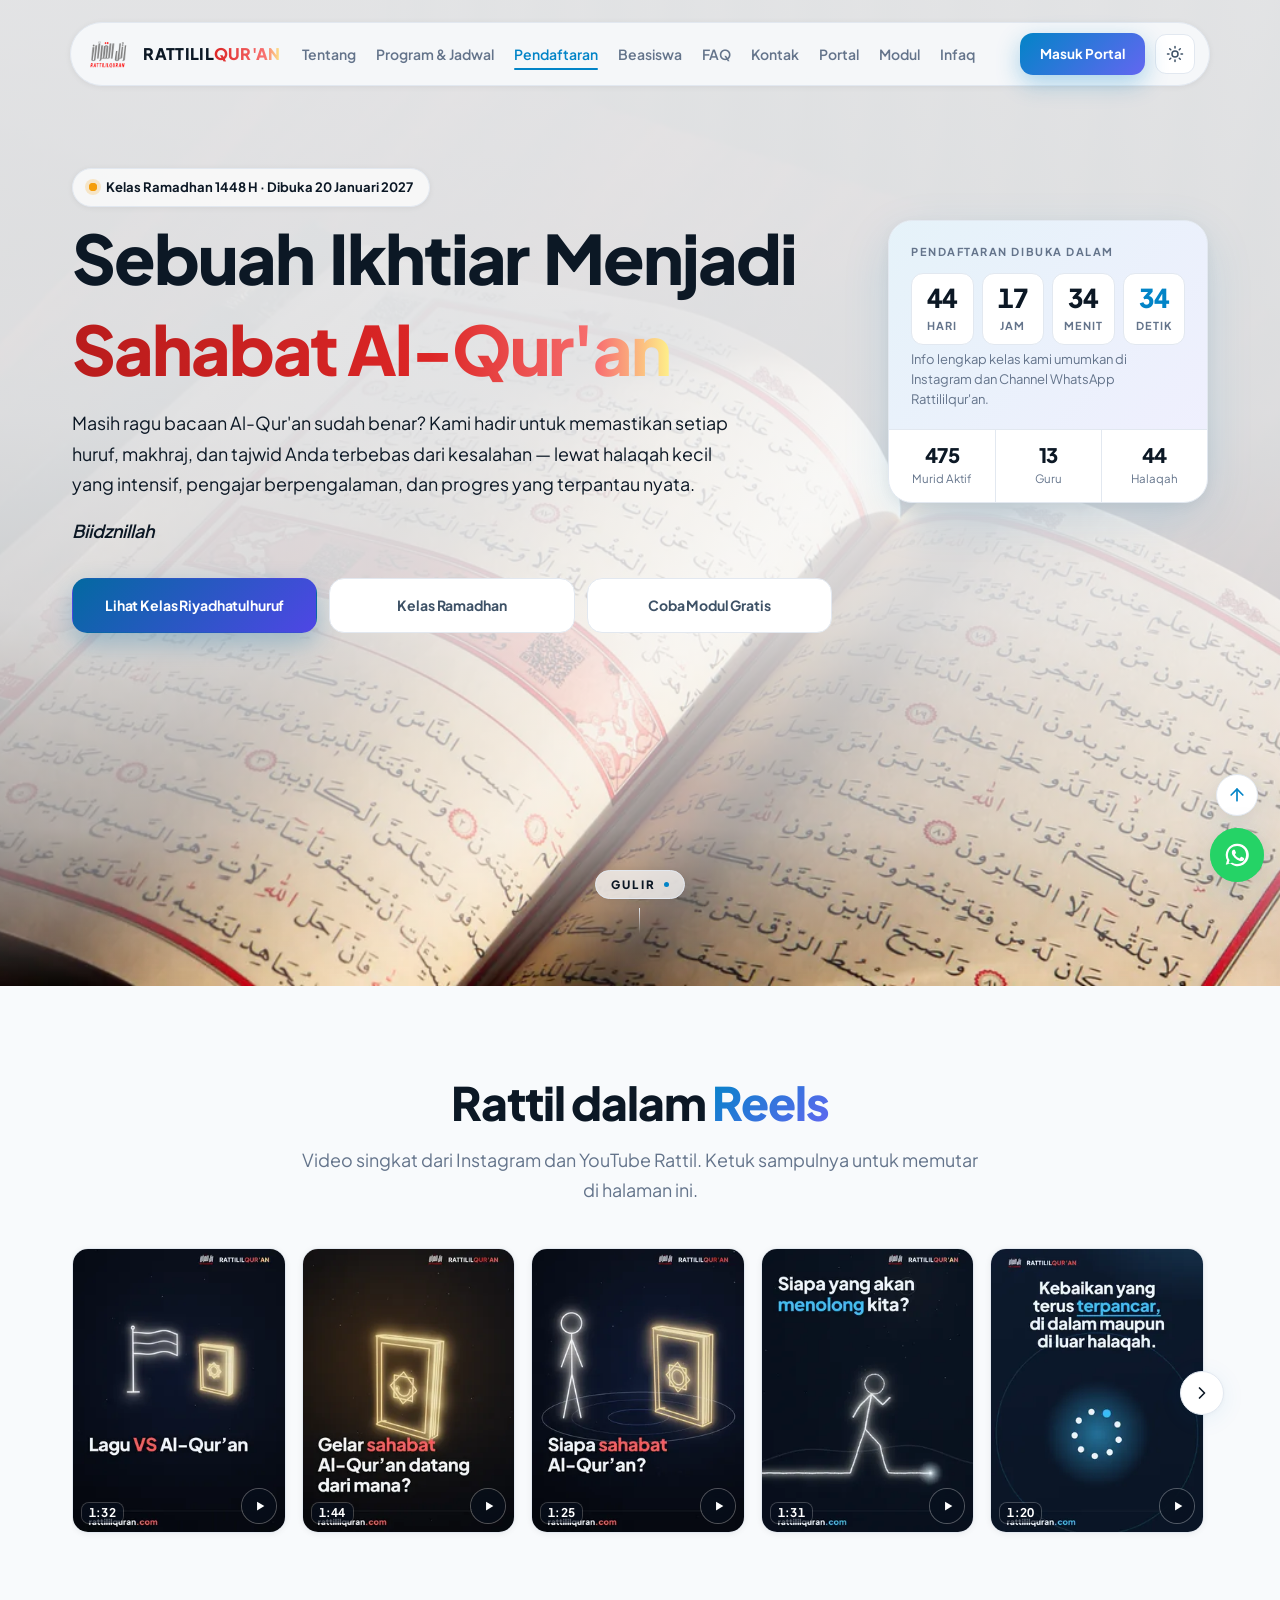
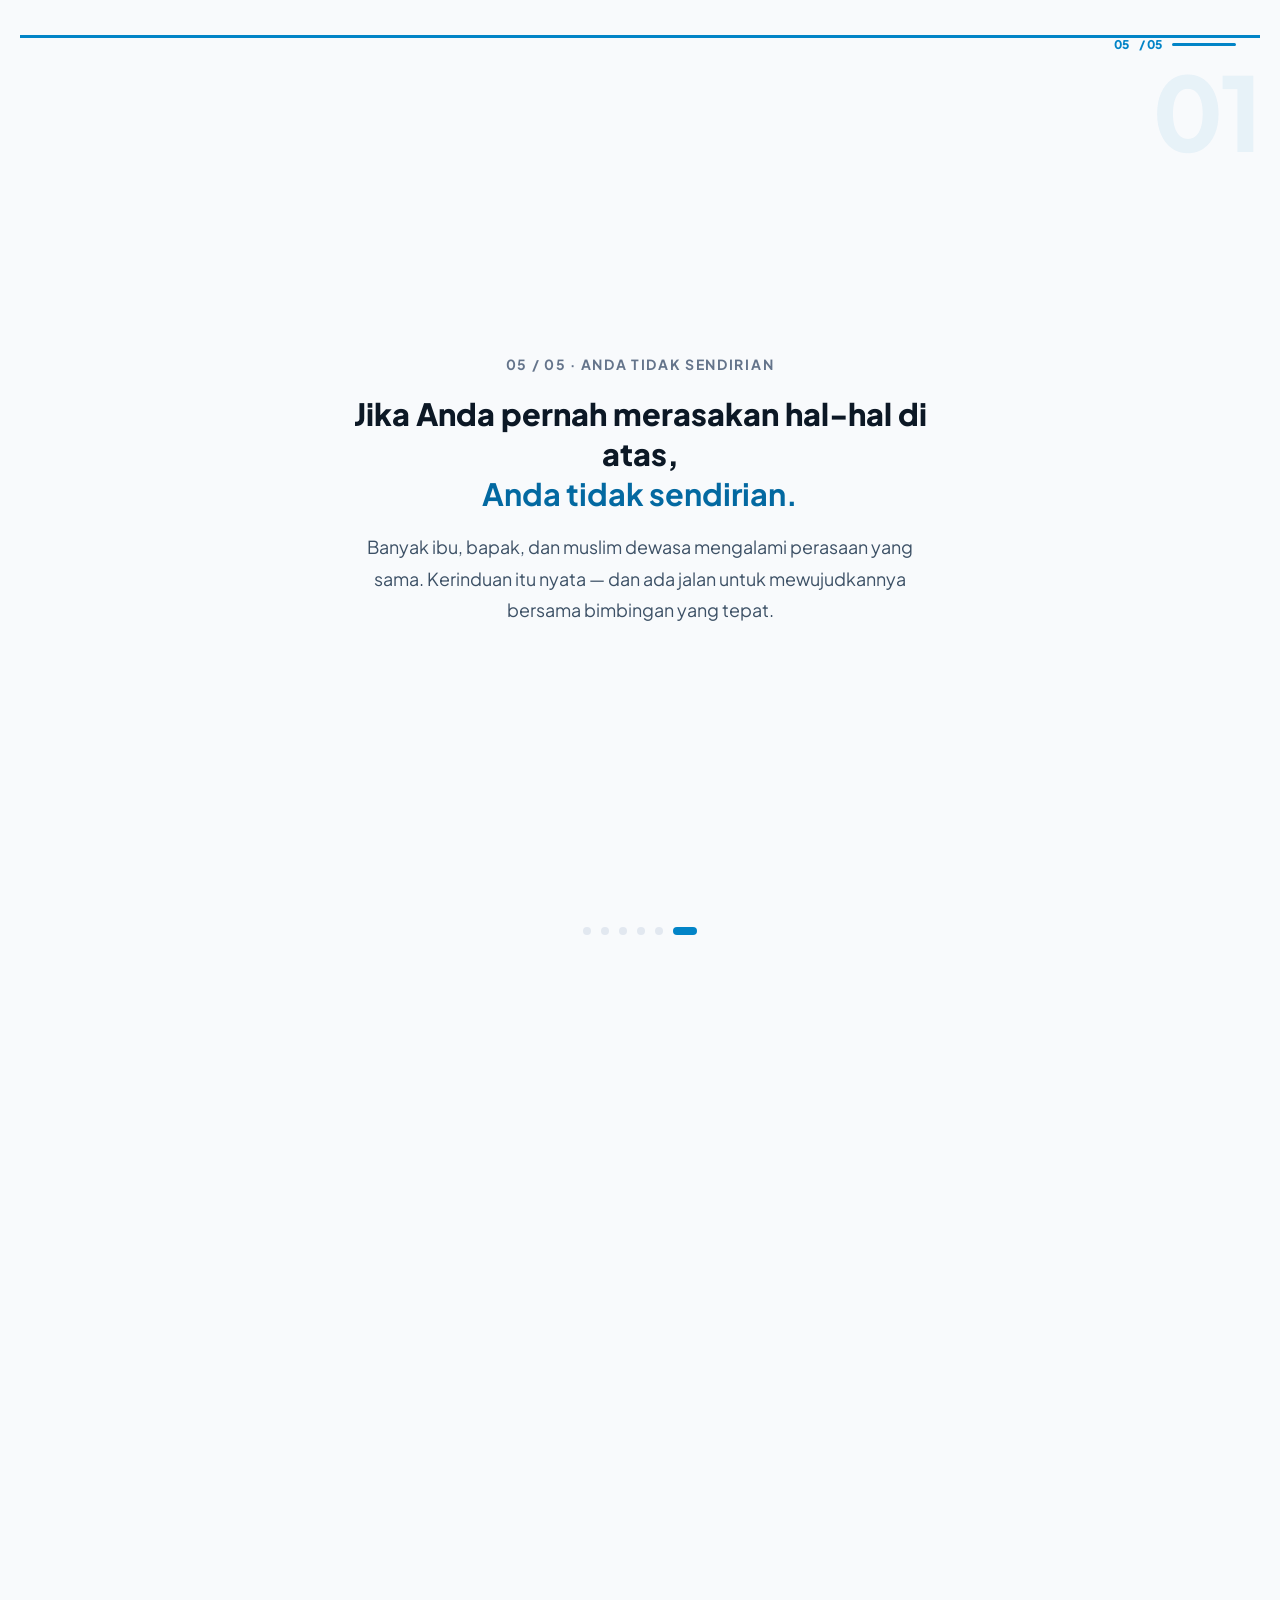
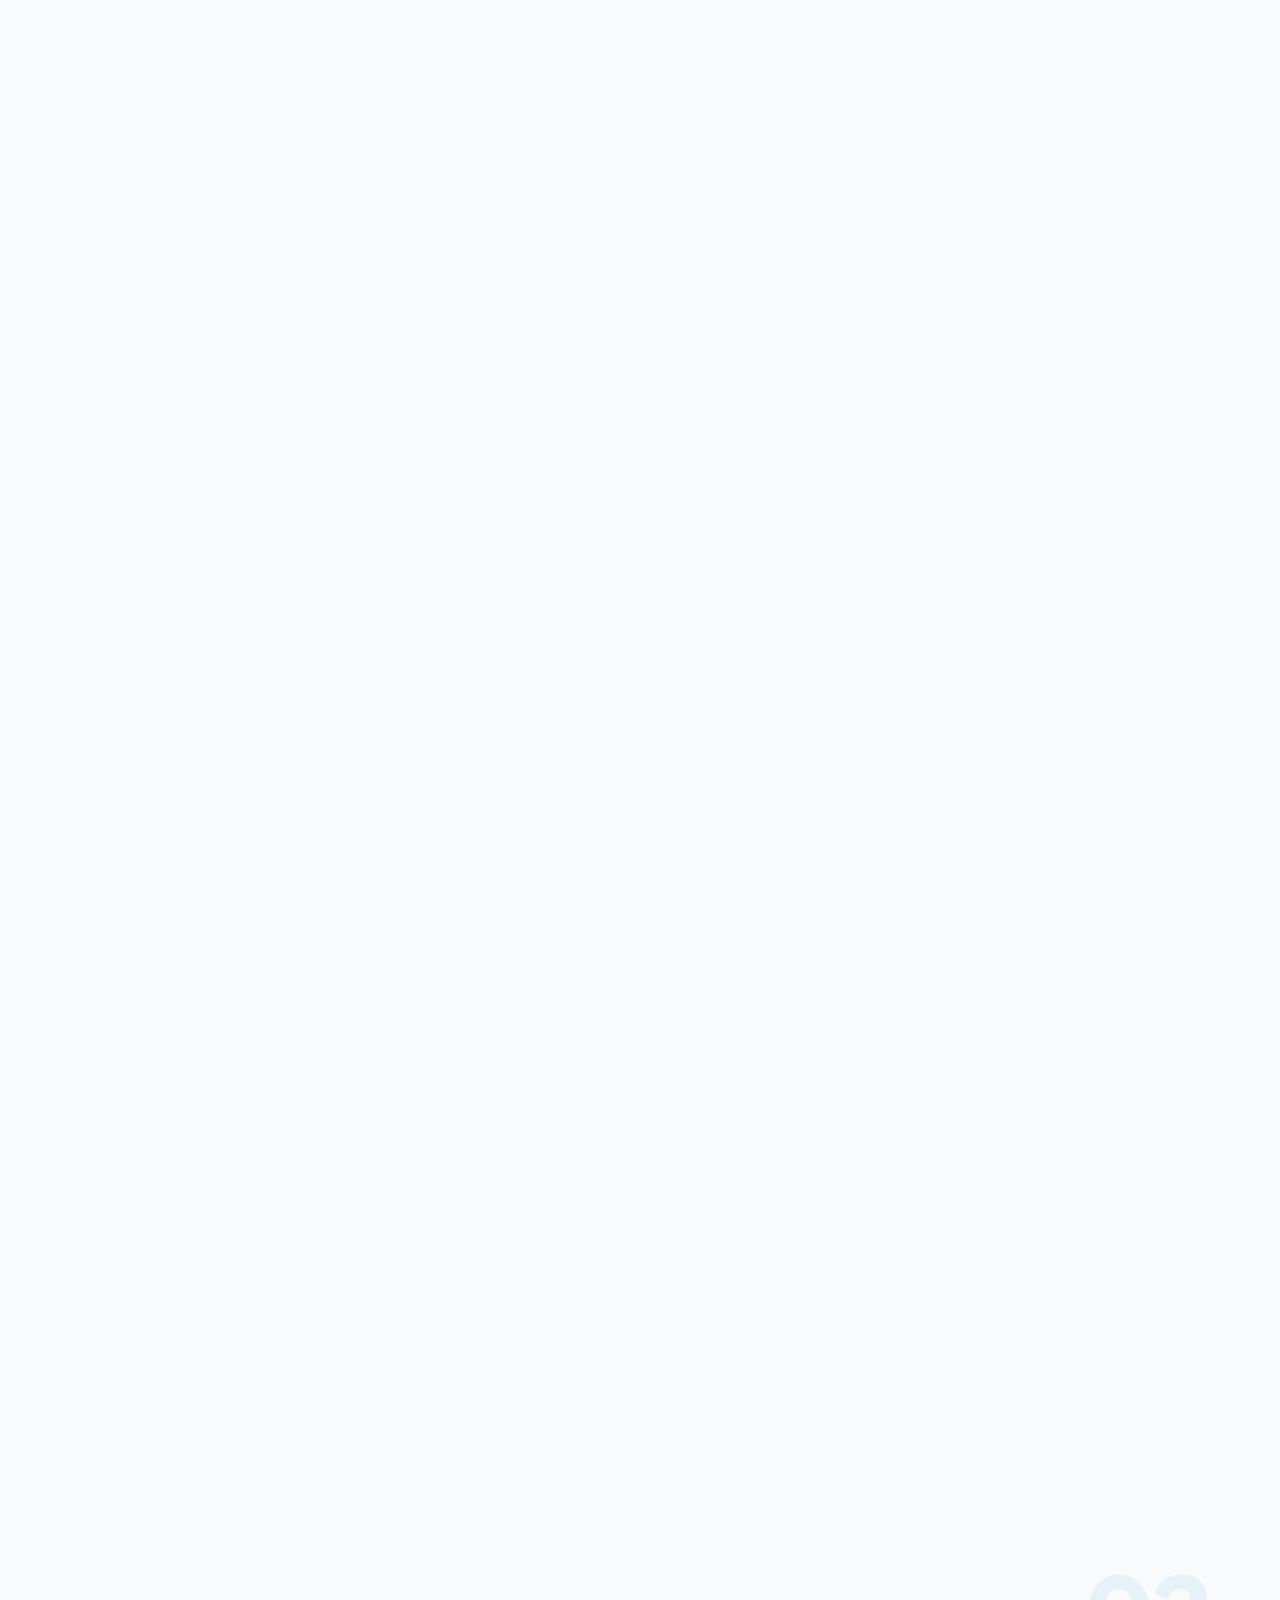
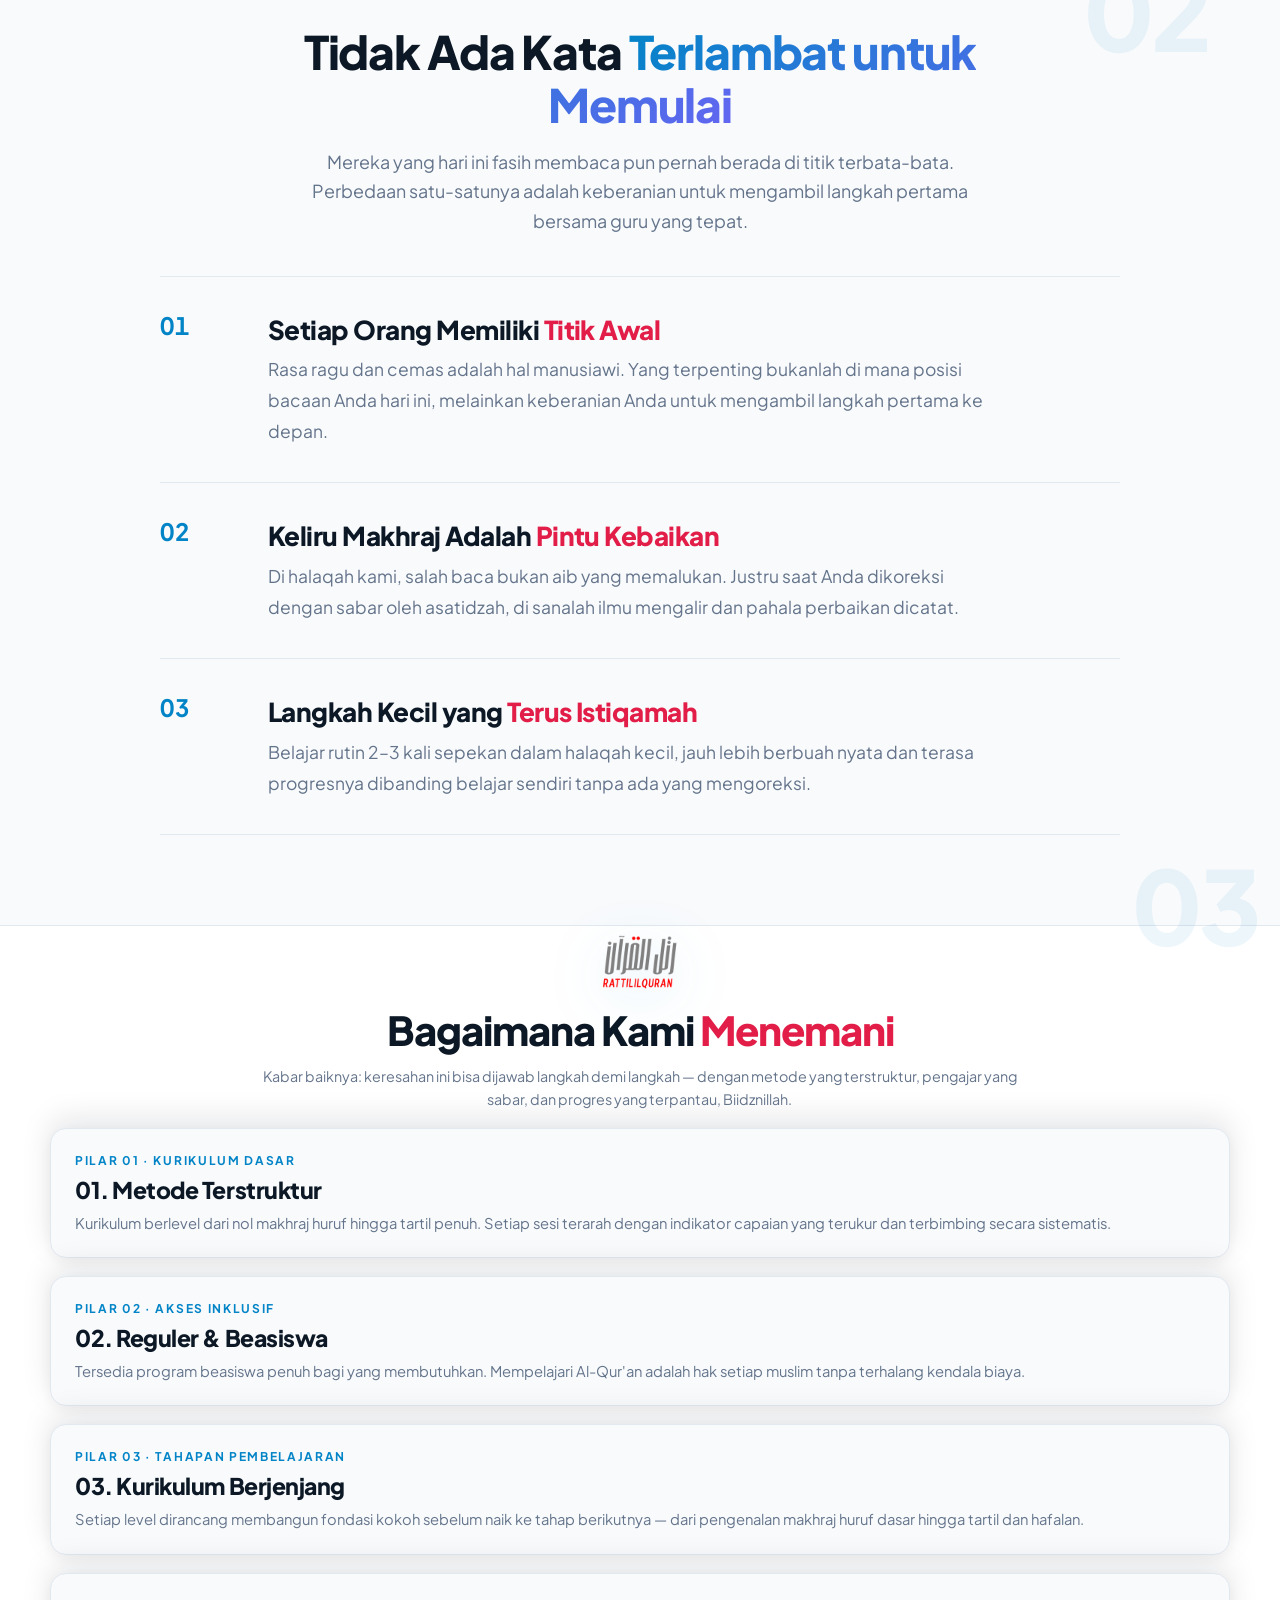
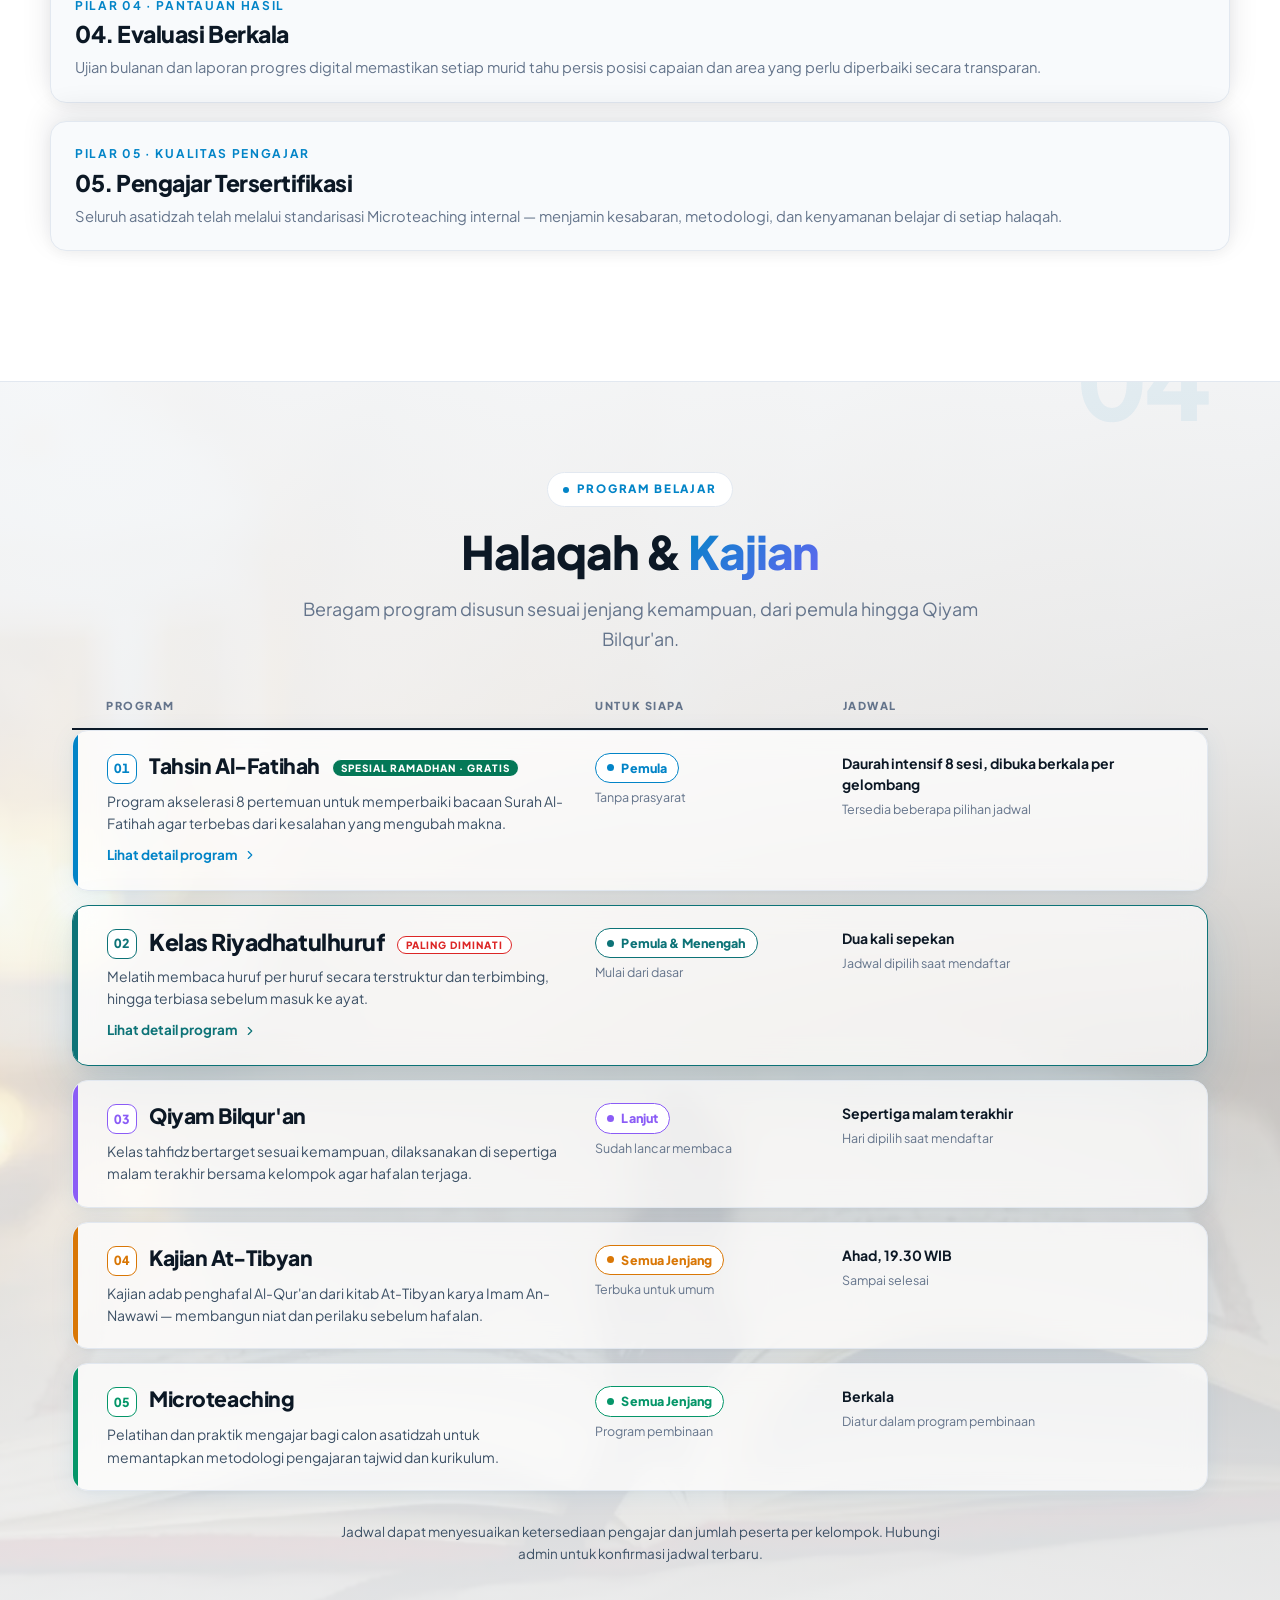
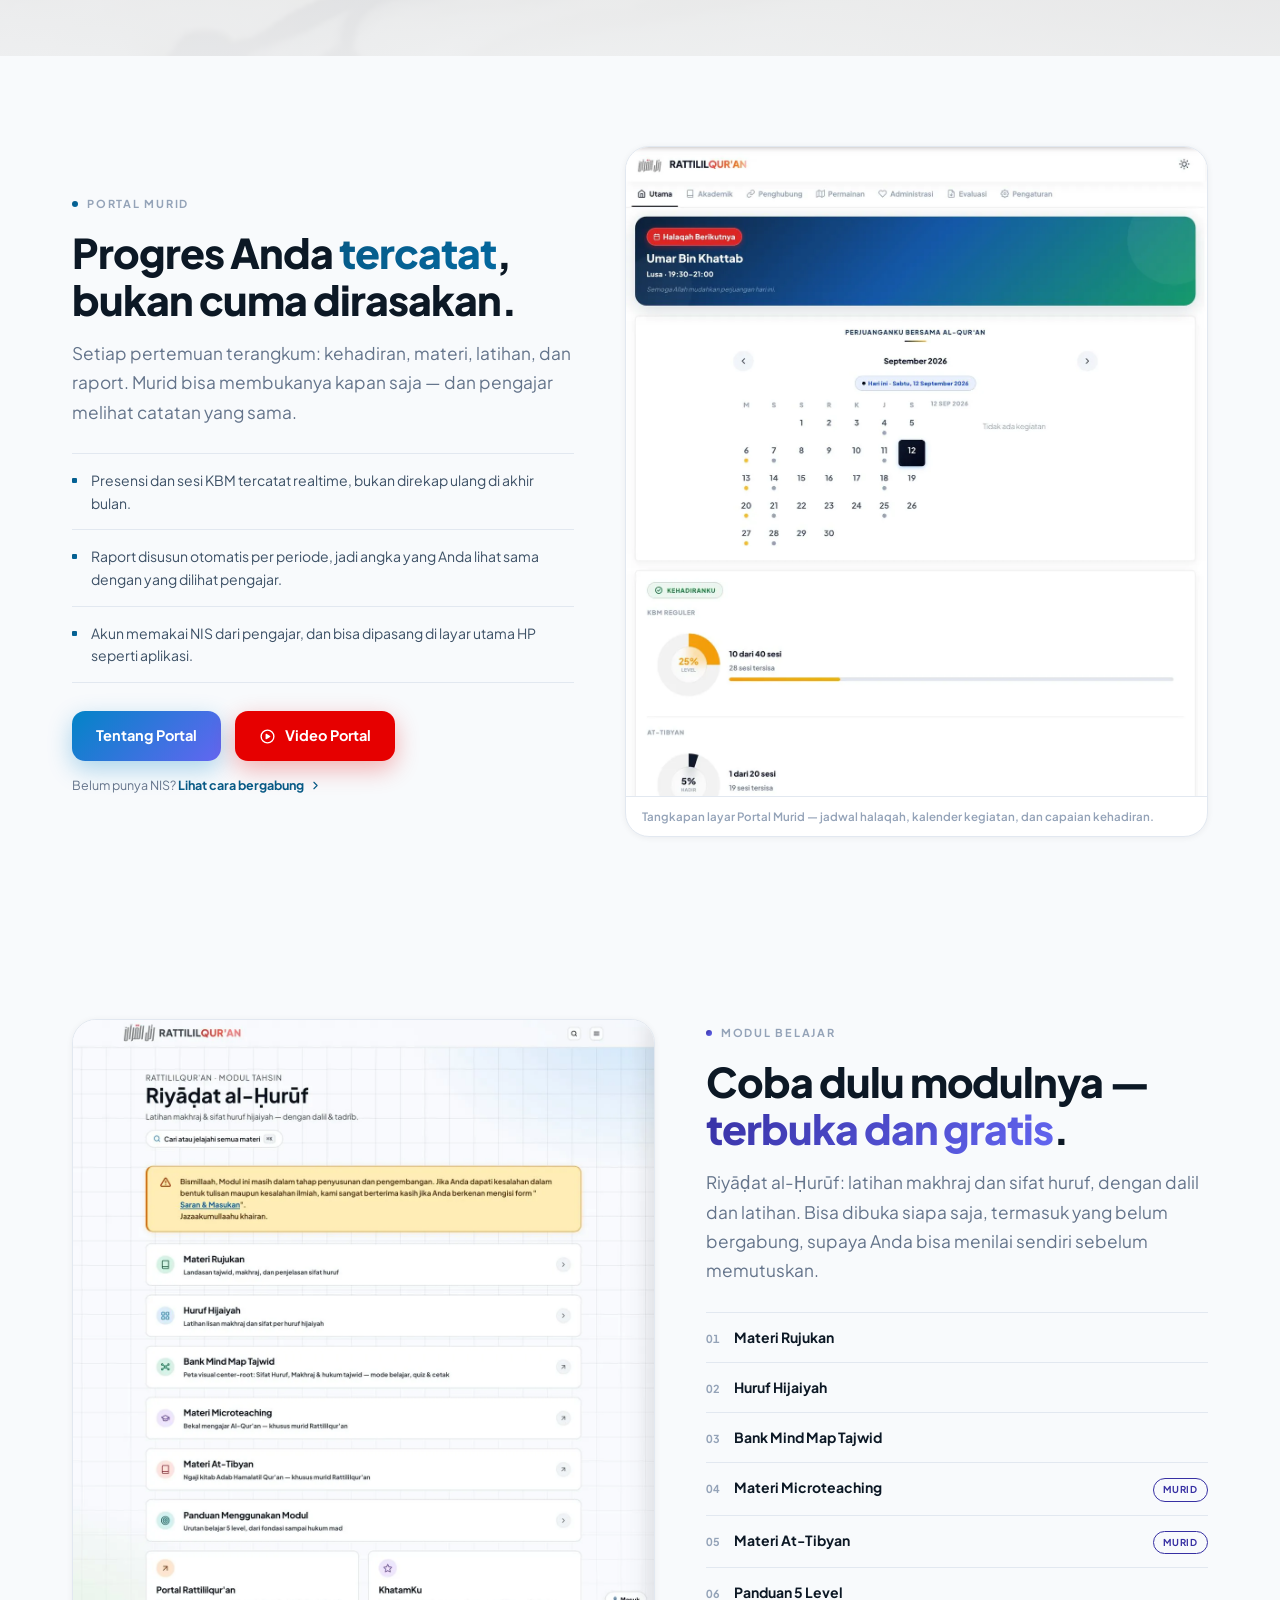
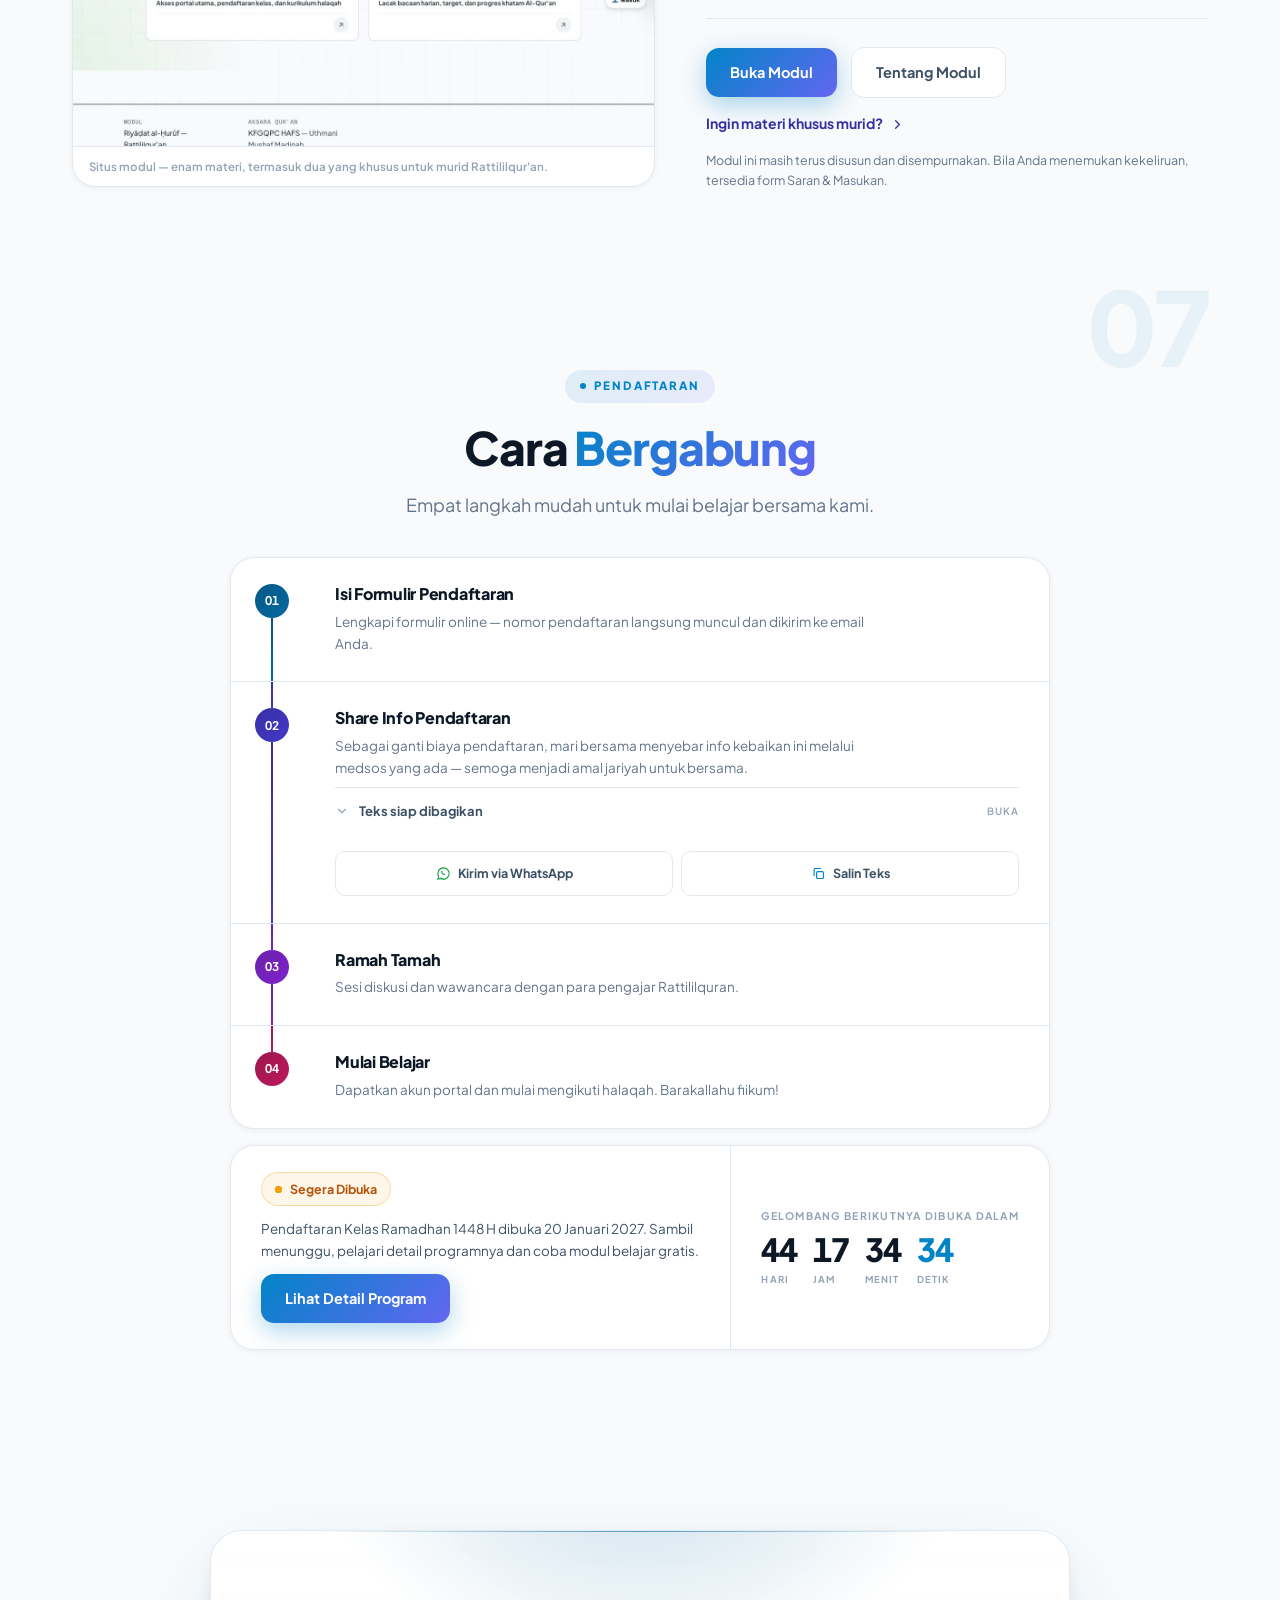
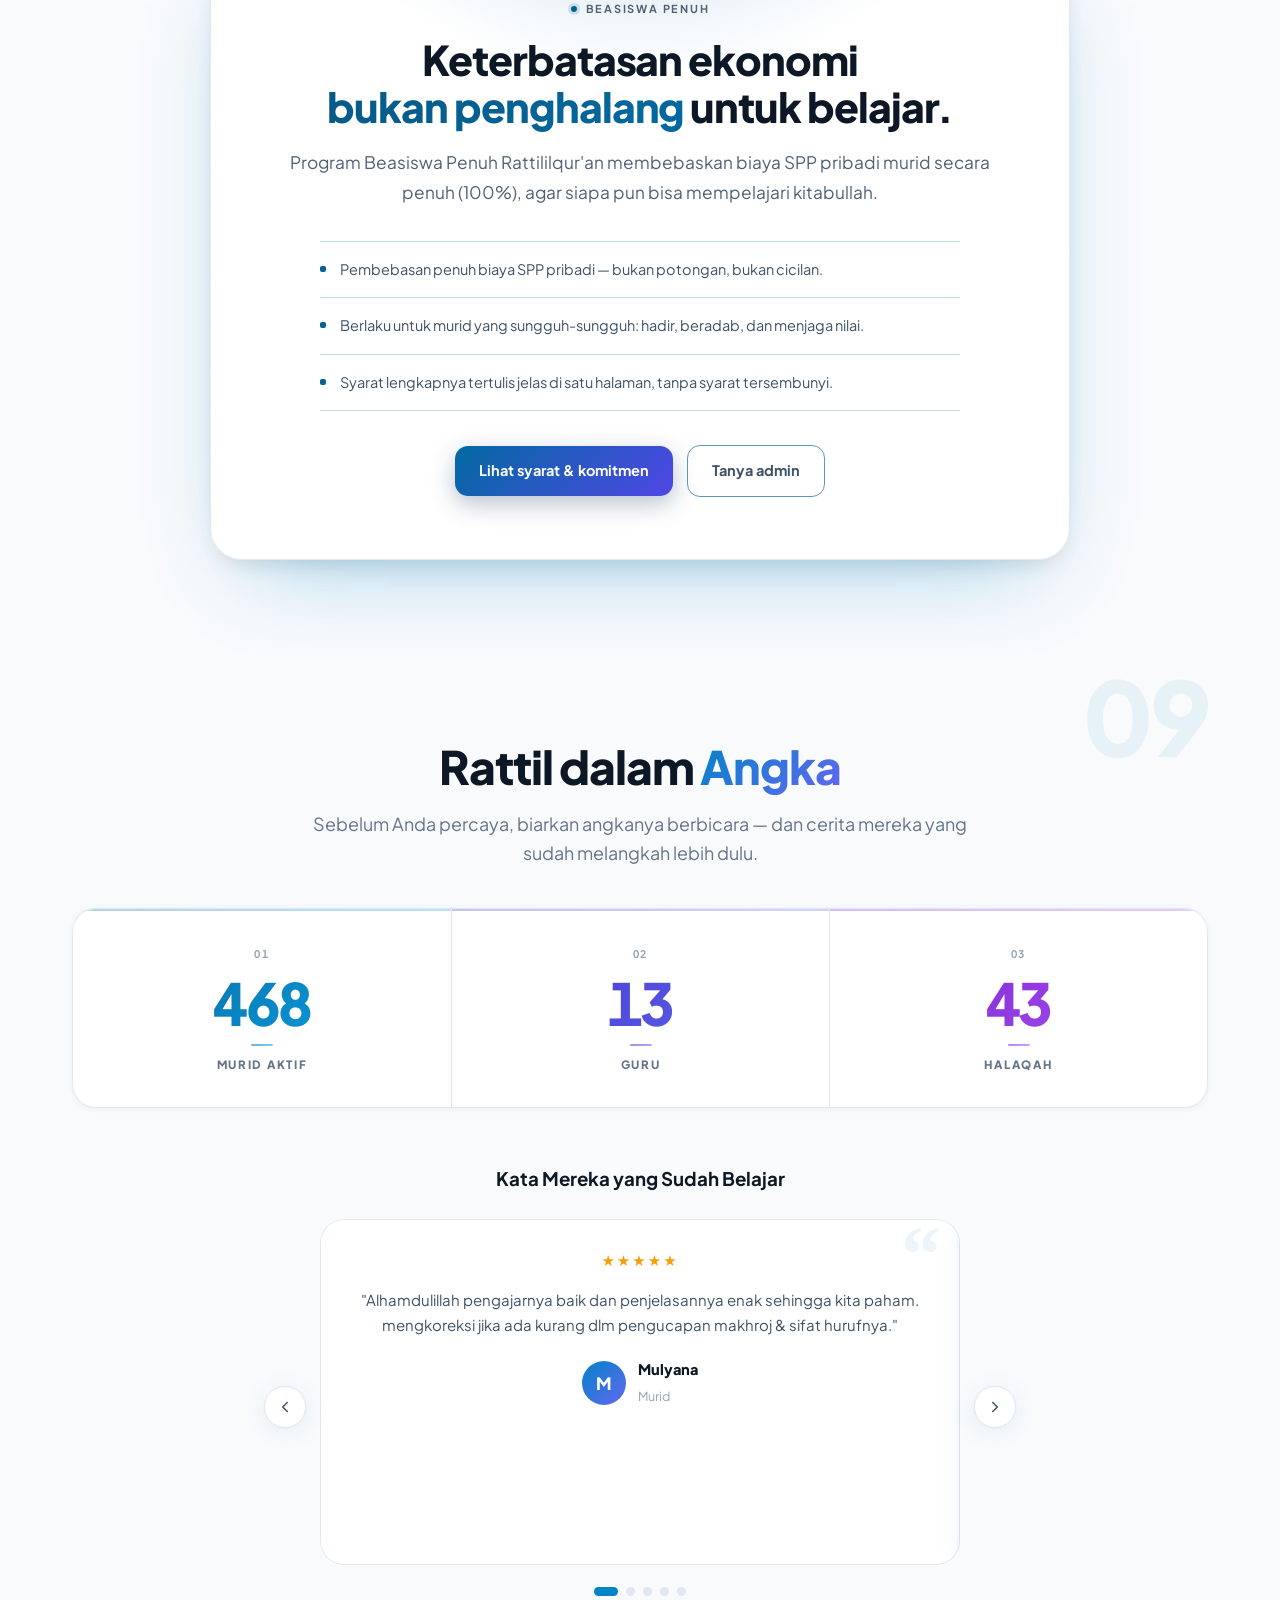
==== commit 32421d16: "Angka Rattil diperbarui: 475 murid aktif, 13 pengajar, 44 halaqah Beranda (Rattil dalam Angka + pane" ====
--- a/index.html
+++ b/index.html
@@ -1997,9 +1997,9 @@
       </div>
       <!-- Nilai di bawah hanya cadangan; skrip menyalinnya dari data-count "Rattil dalam Angka". -->
       <div class="hp-angka" id="heroAngka">
-        <div><b>370</b><span>Murid Aktif</span></div>
-        <div><b>11</b><span>Guru</span></div>
-        <div><b>34</b><span>Halaqah</span></div>
+        <div><b>475</b><span>Murid Aktif</span></div>
+        <div><b>13</b><span>Guru</span></div>
+        <div><b>44</b><span>Halaqah</span></div>
       </div>
     </aside>
   </div>
@@ -2666,17 +2666,17 @@
   <div class="evidence-stats" data-reveal="stagger">
     <div class="evidence-stat" style="--sa:#0369a1;--sb:#0ea5e9">
       <span class="stat-no" aria-hidden="true">01</span>
-      <b data-count="370">370</b>
+      <b data-count="475">475</b>
       <span class="stat-label">Murid Aktif</span>
     </div>
     <div class="evidence-stat" style="--sa:#4338ca;--sb:#6366f1">
       <span class="stat-no" aria-hidden="true">02</span>
-      <b data-count="11">11</b>
+      <b data-count="13">13</b>
       <span class="stat-label">Guru</span>
     </div>
     <div class="evidence-stat" style="--sa:#7e22ce;--sb:#a855f7">
       <span class="stat-no" aria-hidden="true">03</span>
-      <b data-count="34">34</b>
+      <b data-count="44">44</b>
       <span class="stat-label">Halaqah</span>
     </div>
   </div>
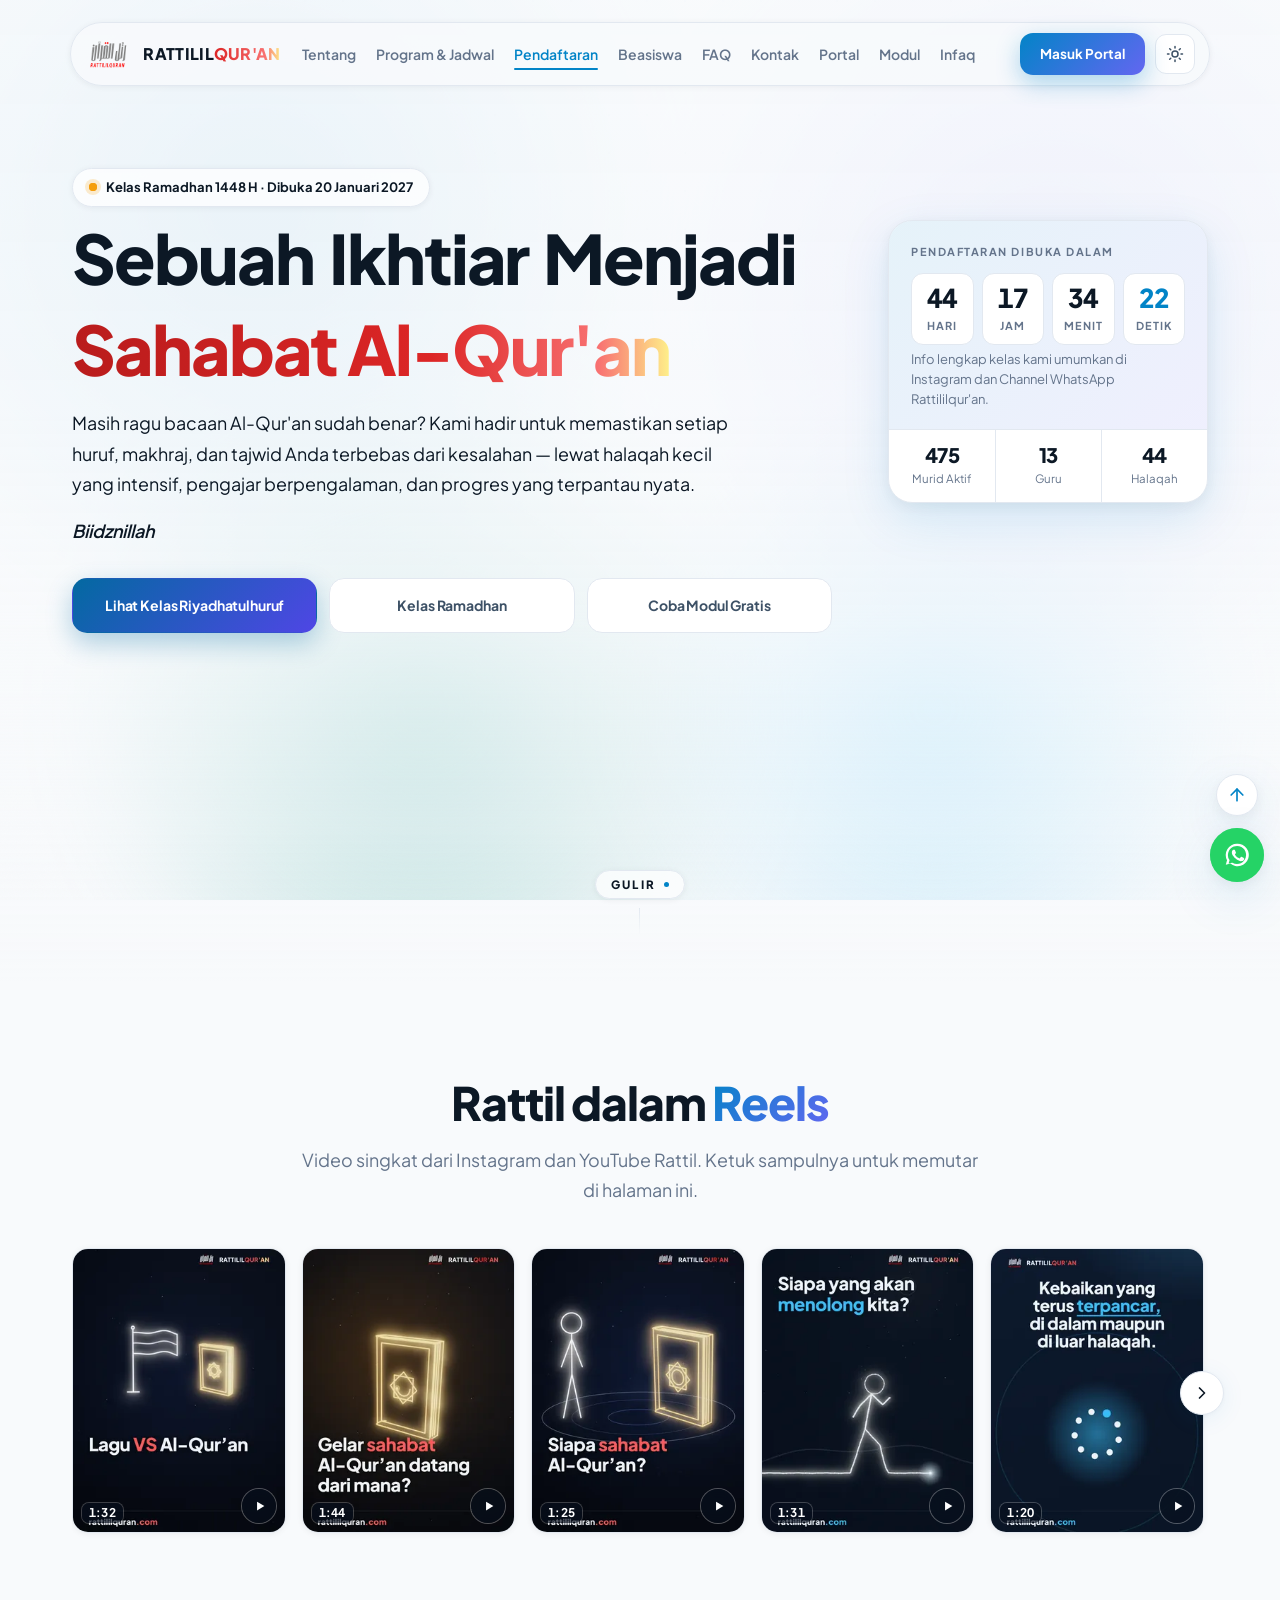
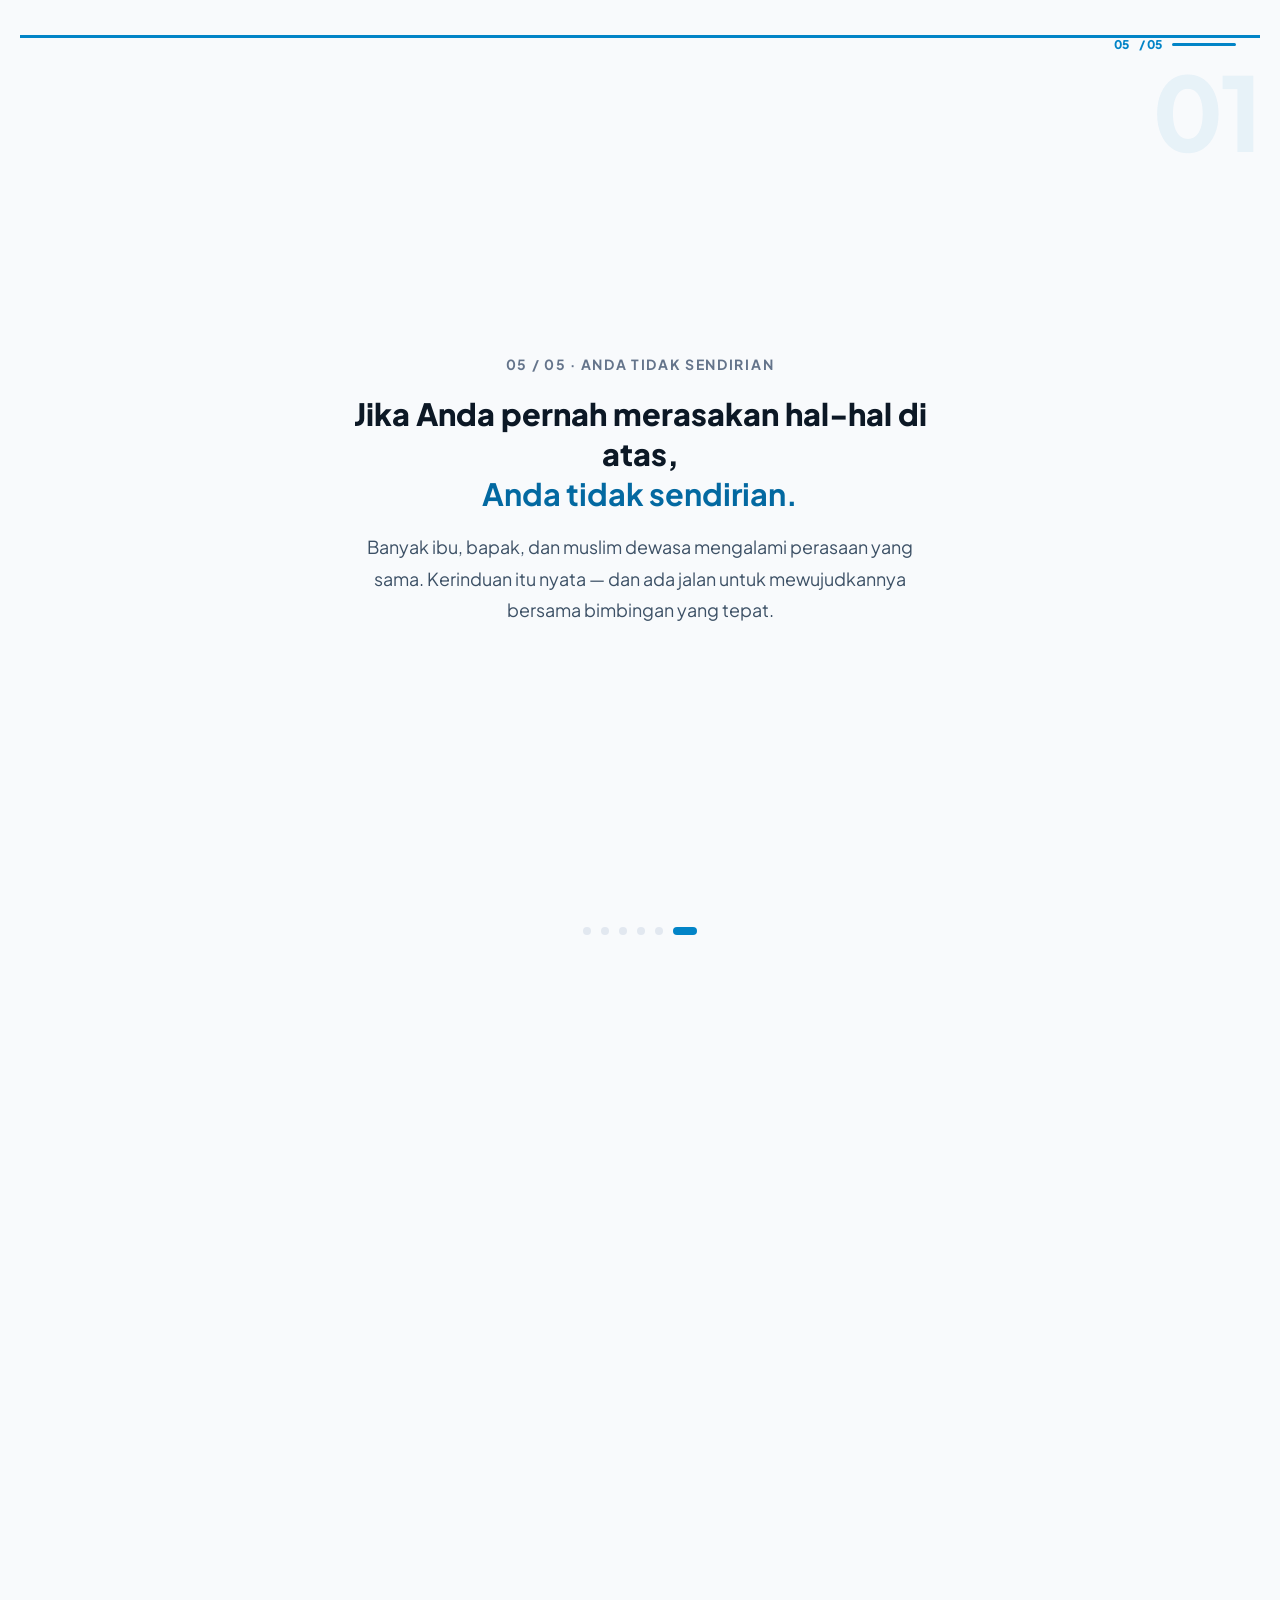
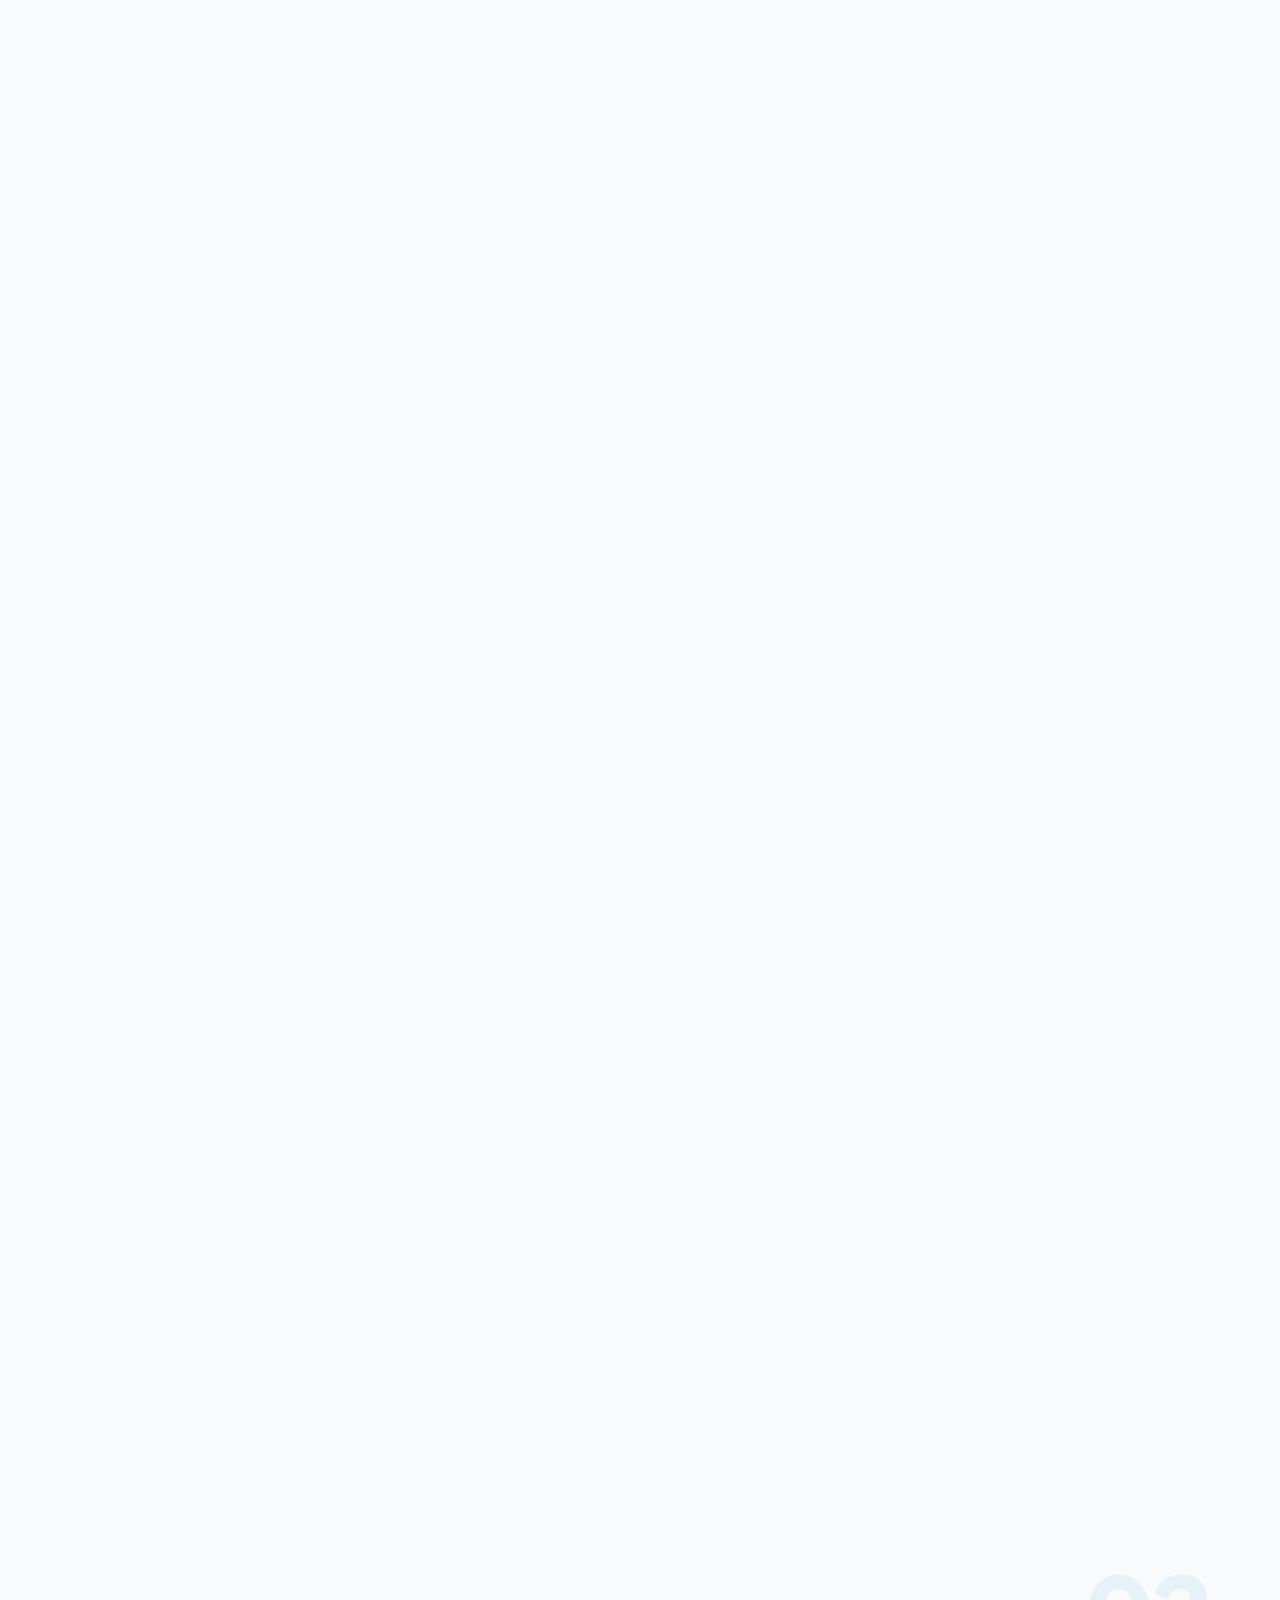
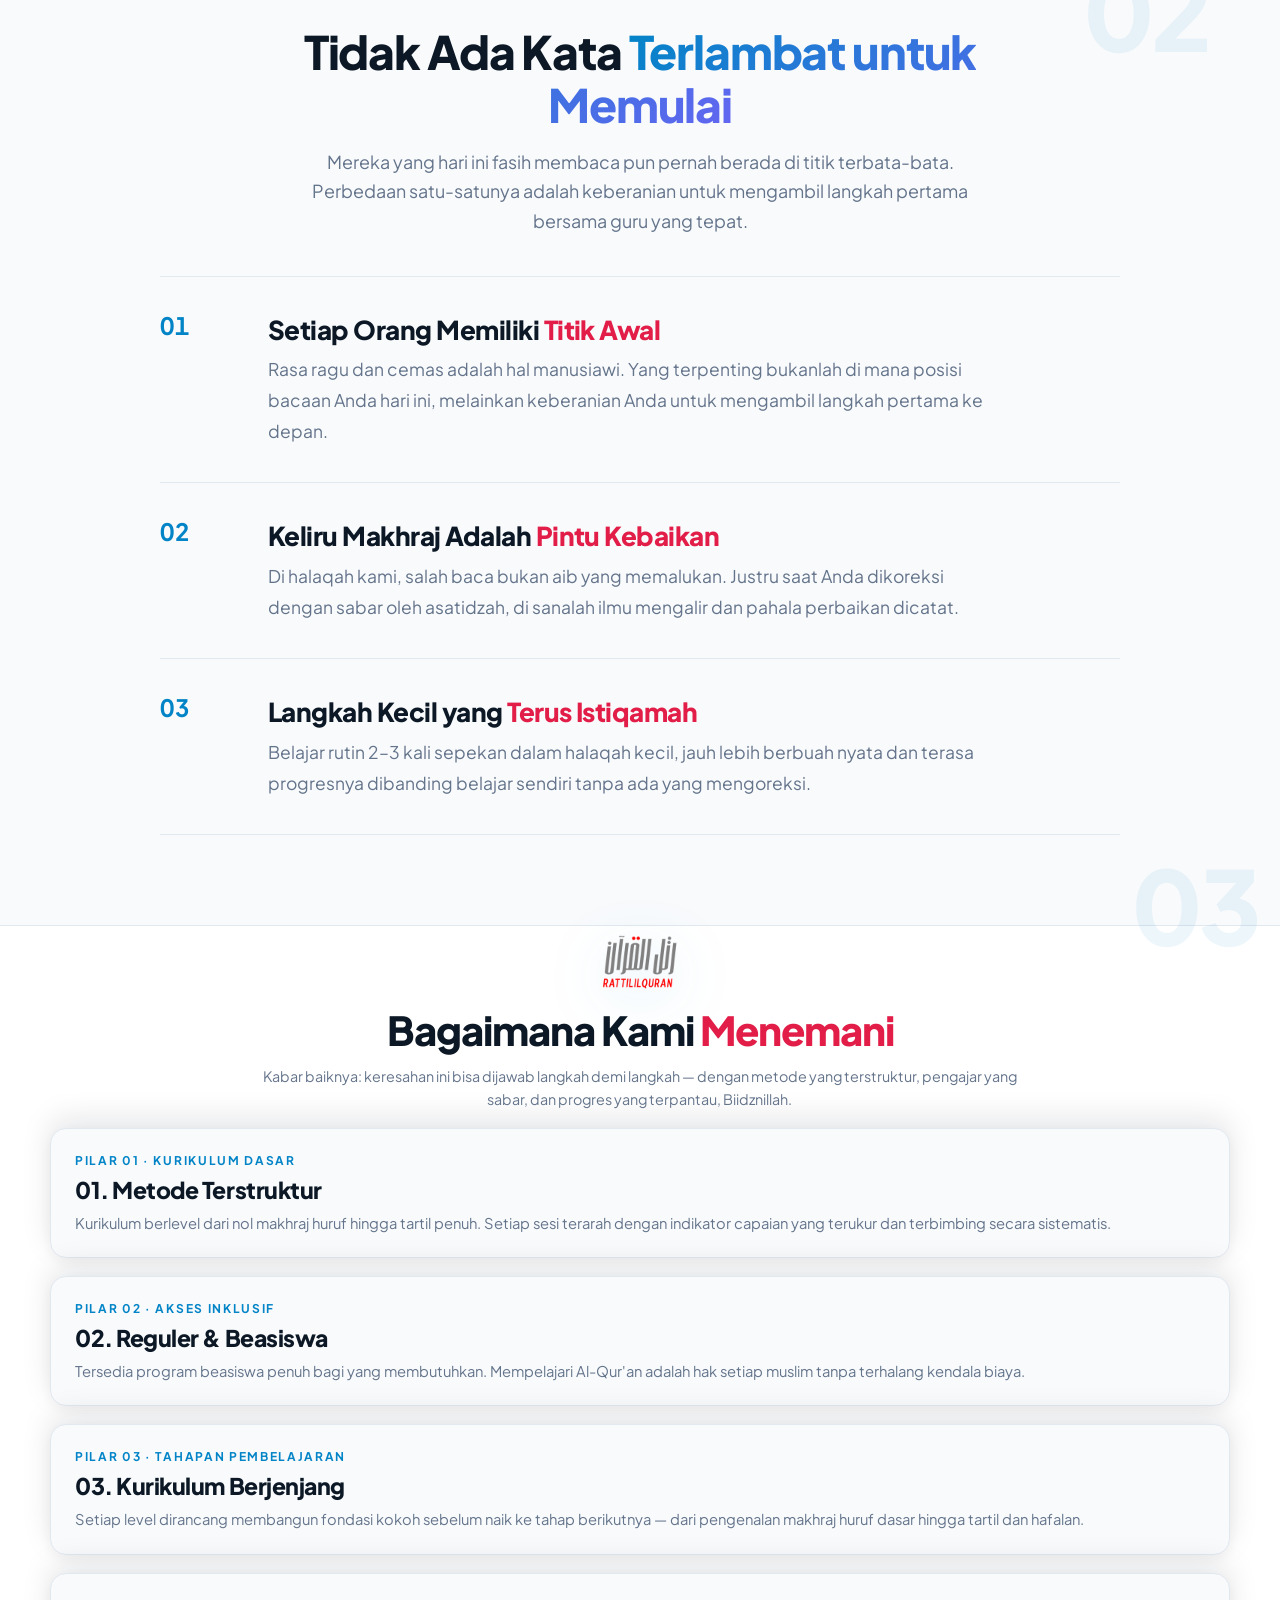
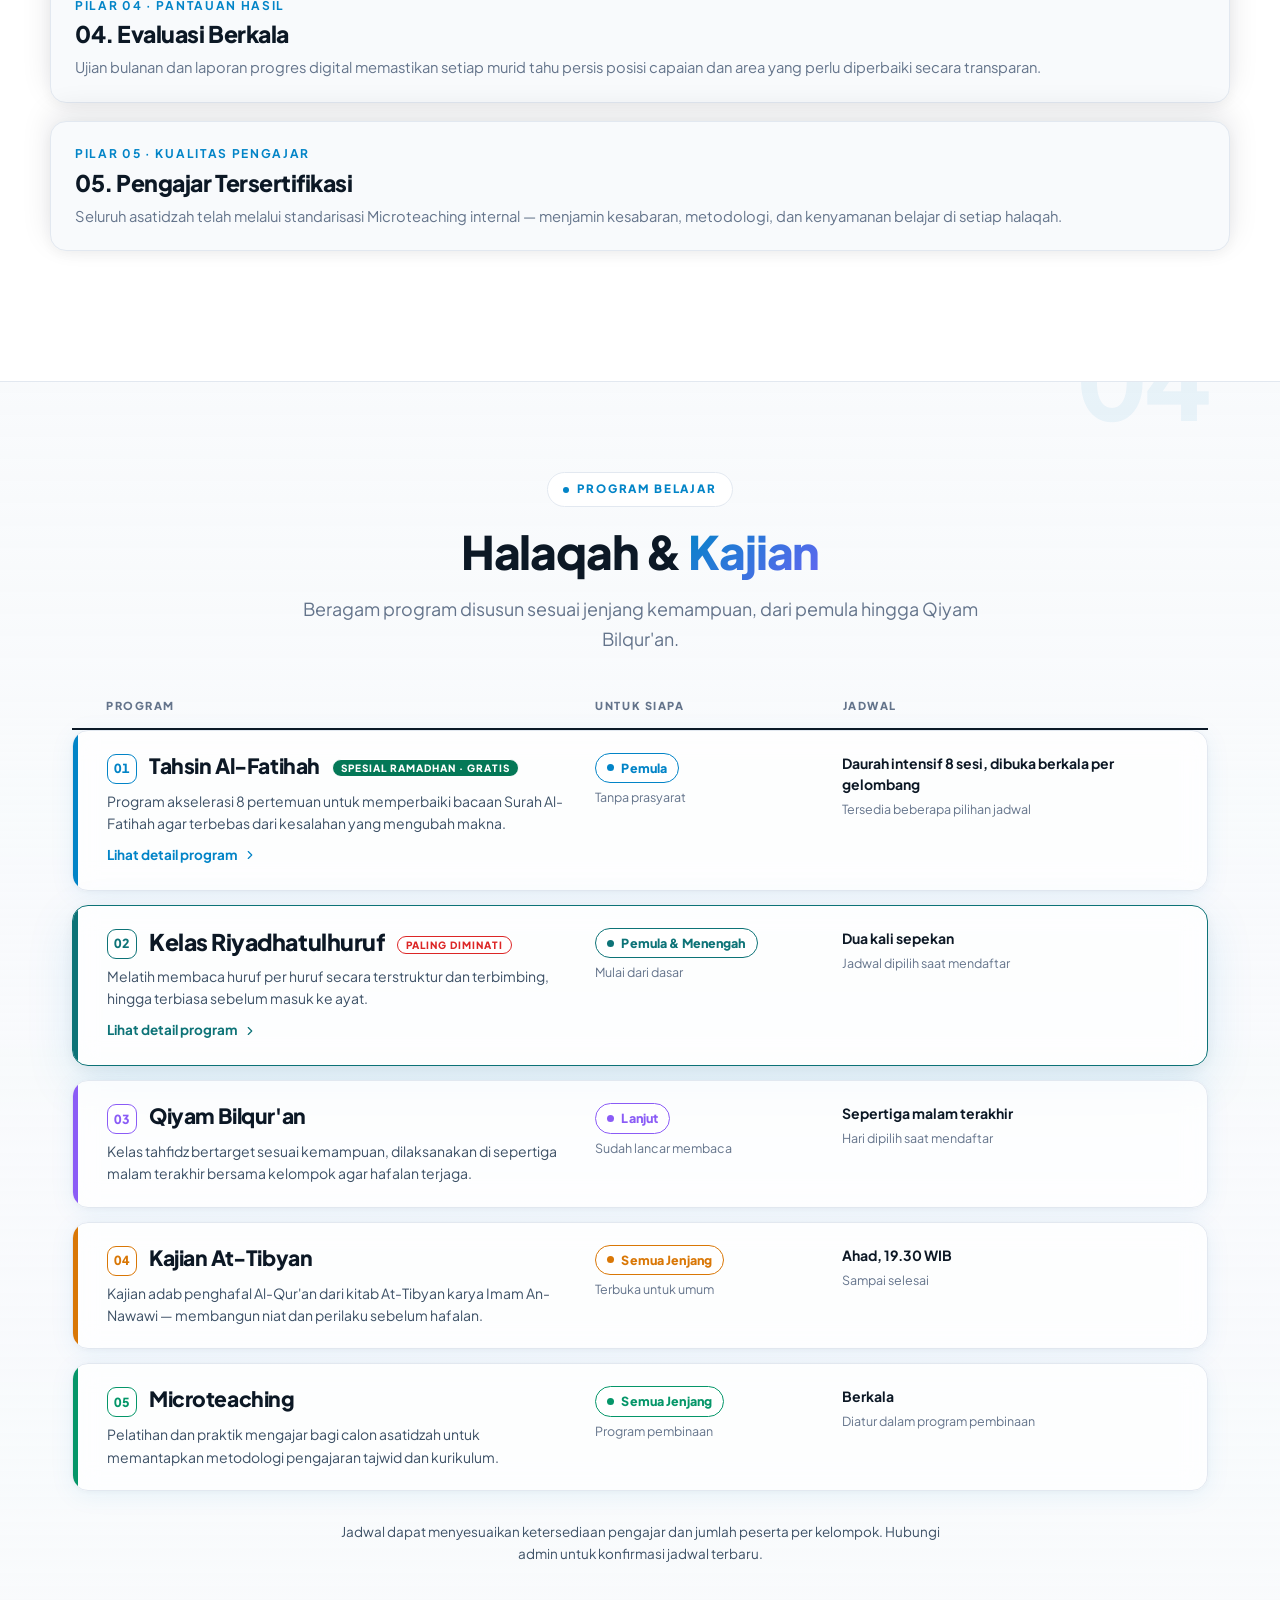
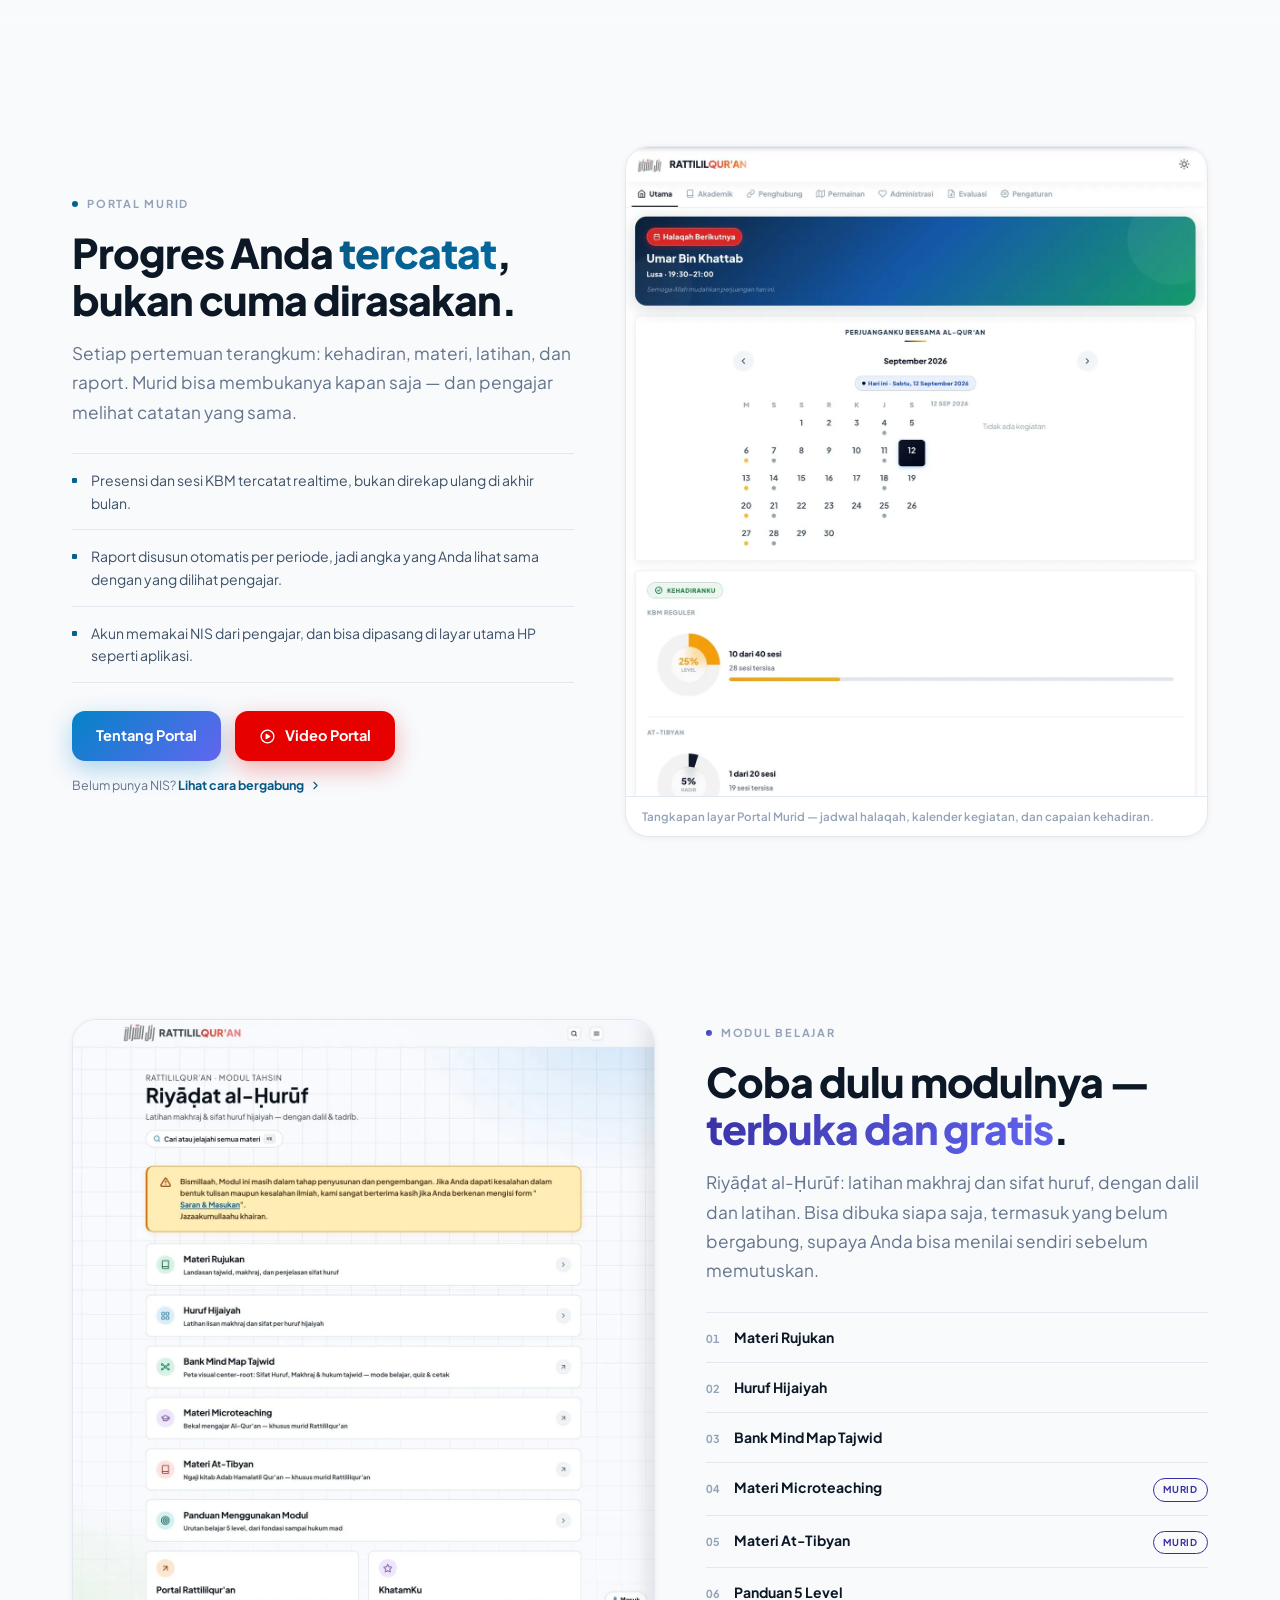
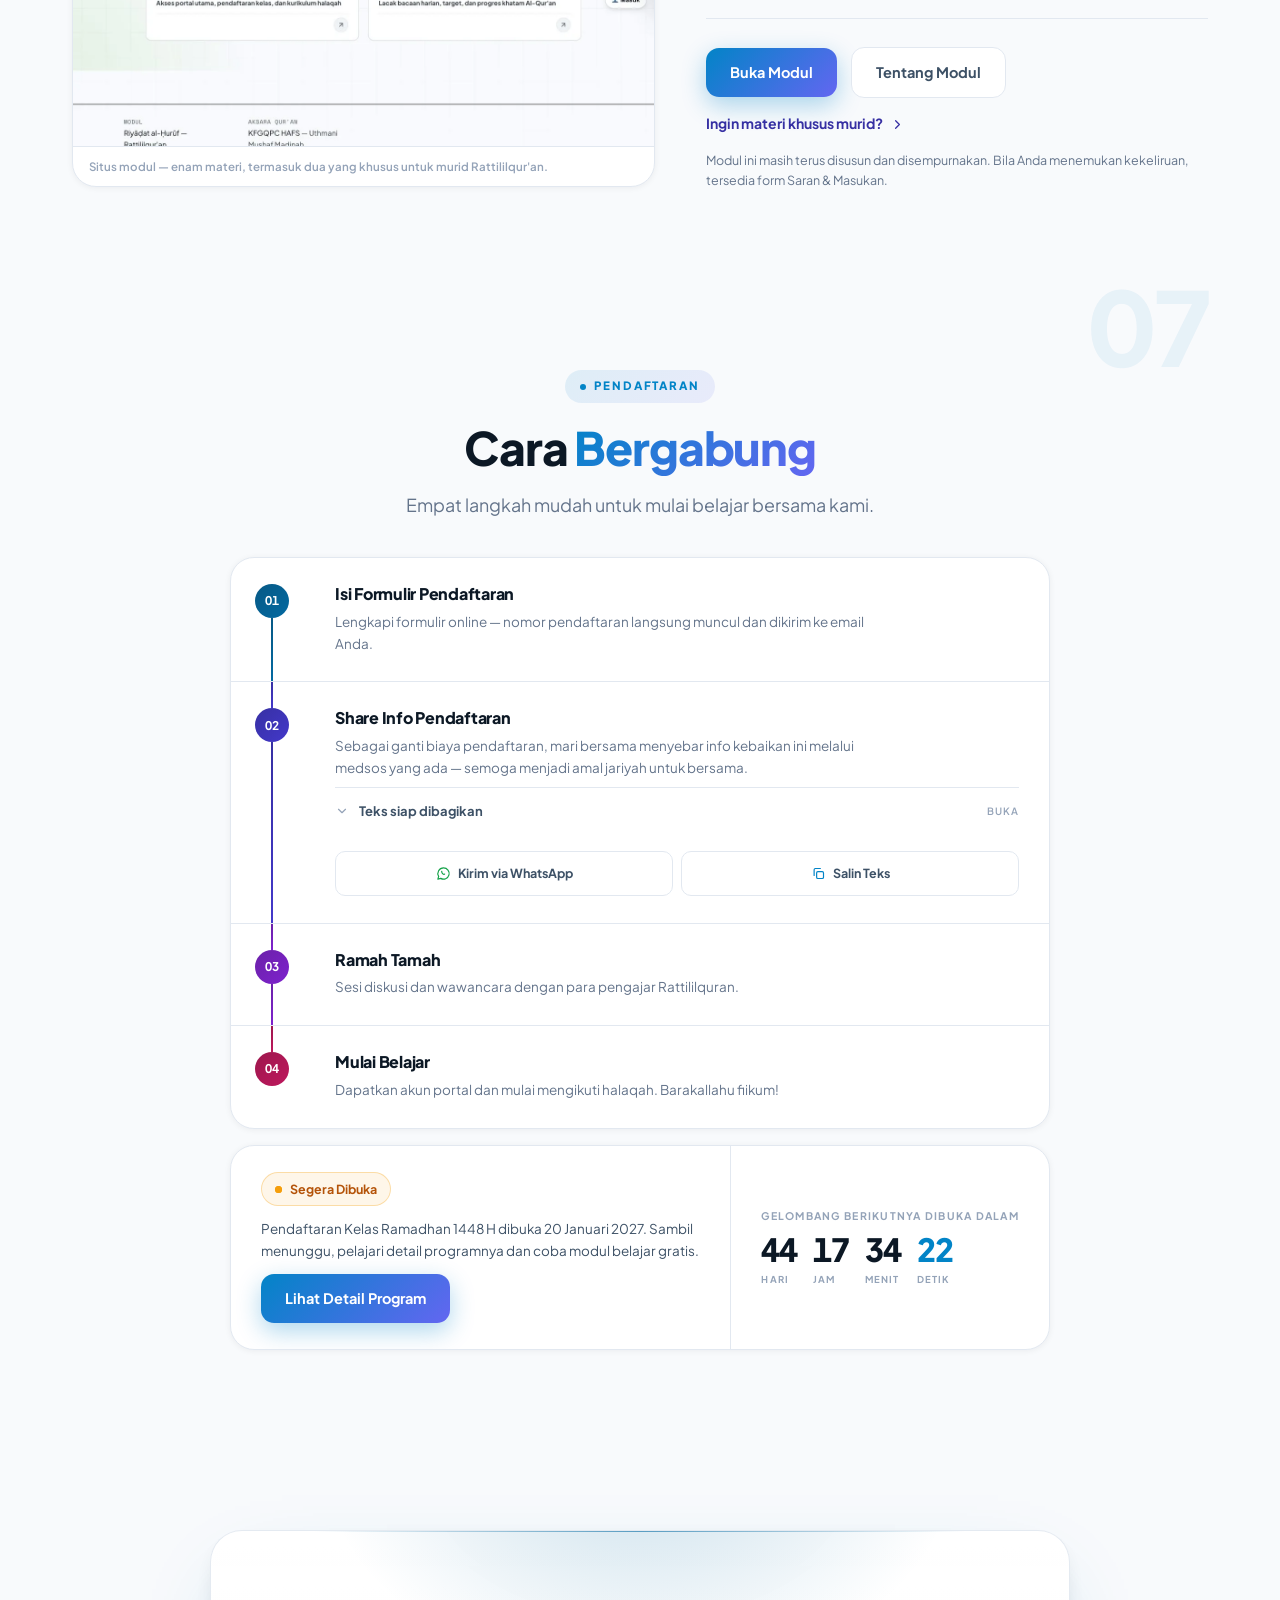
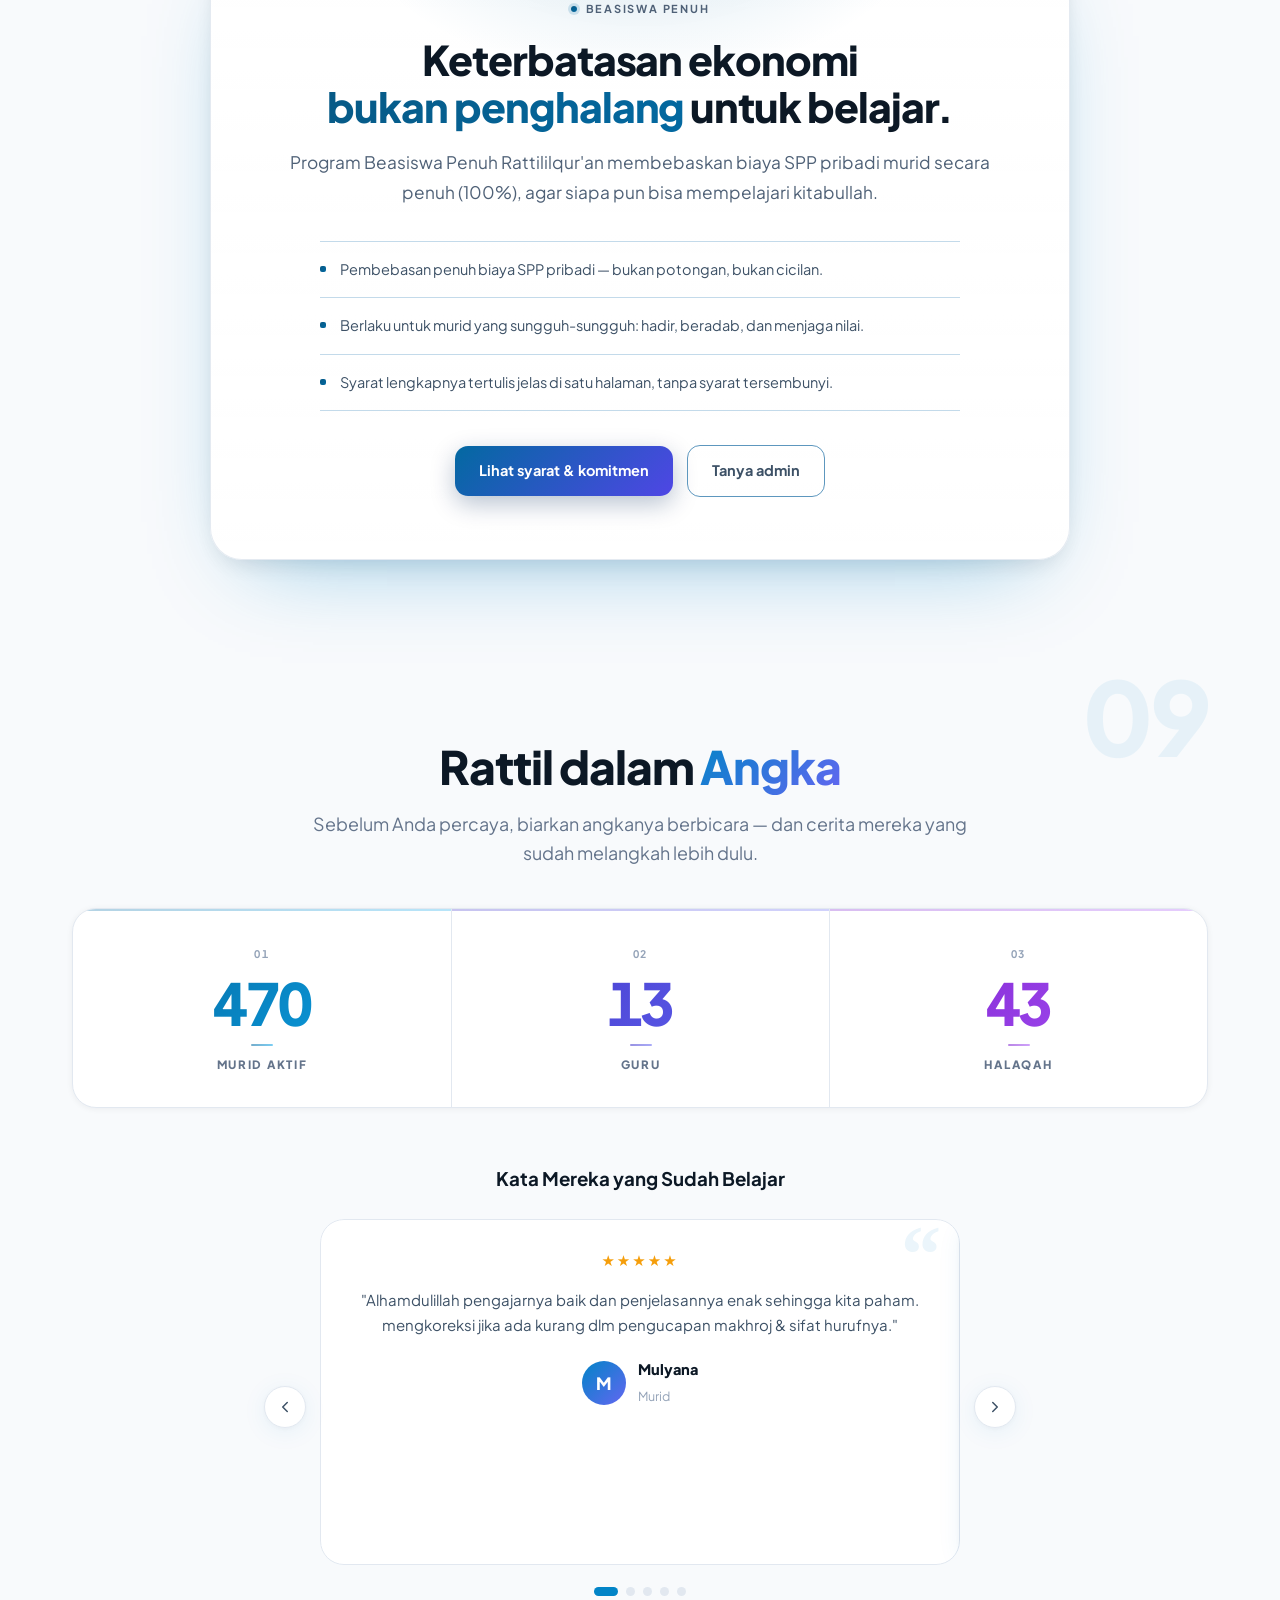
==== commit b3167a8c: "SEO: JSON-LD WebSite + Organization (@id), breadcrumb 2 tingkat di semua halaman - Beranda: WebSite " ====
--- a/index.html
+++ b/index.html
@@ -37,25 +37,46 @@
 <script type="application/ld+json">
 {
   "@context": "https://schema.org",
-  "@type": "EducationalOrganization",
-  "name": "Rattililqur'an",
-  "alternateName": "Rattililquran",
-  "url": "https://rattililquran.com/",
-  "logo": "https://rattililquran.com/assets/images/logo-abu.png",
-  "description": "Lembaga Tahsin & Tahfidz Al-Qur'an dengan halaqah kecil, pengajar berpengalaman, dan metode pembelajaran terstruktur.",
-  "email": "rattililquran.id@gmail.com",
-  "sameAs": [
-    "https://instagram.com/rattililquran",
-    "https://youtube.com/@rattililquranindonesia",
-    "https://whatsapp.com/channel/0029VaGYGlKCMY0A7aS9hj08"
-  ],
-  "contactPoint": {
-    "@type": "ContactPoint",
-    "telephone": "+62-823-1699-3233",
-    "contactType": "customer service",
-    "areaServed": "ID",
-    "availableLanguage": ["Indonesian"]
-  }
+  "@graph": [
+    {
+      "@type": "WebSite",
+      "@id": "https://rattililquran.com/#website",
+      "url": "https://rattililquran.com/",
+      "name": "Rattililqur'an",
+      "alternateName": [
+        "Rattilil Qur'an",
+        "Rattililquran"
+      ],
+      "inLanguage": "id",
+      "publisher": {
+        "@id": "https://rattililquran.com/#organization"
+      }
+    },
+    {
+      "@type": "EducationalOrganization",
+      "@id": "https://rattililquran.com/#organization",
+      "name": "Rattililqur'an",
+      "alternateName": "Rattililquran",
+      "url": "https://rattililquran.com/",
+      "logo": "https://rattililquran.com/assets/images/logo-abu.png",
+      "description": "Lembaga Tahsin & Tahfidz Al-Qur'an dengan halaqah kecil, pengajar berpengalaman, dan metode pembelajaran terstruktur.",
+      "email": "rattililquran.id@gmail.com",
+      "sameAs": [
+        "https://instagram.com/rattililquran",
+        "https://youtube.com/@rattililquranindonesia",
+        "https://whatsapp.com/channel/0029VaGYGlKCMY0A7aS9hj08"
+      ],
+      "contactPoint": {
+        "@type": "ContactPoint",
+        "telephone": "+62-823-1699-3233",
+        "contactType": "customer service",
+        "areaServed": "ID",
+        "availableLanguage": [
+          "Indonesian"
+        ]
+      }
+    }
+  ]
 }
 </script>
 <style>
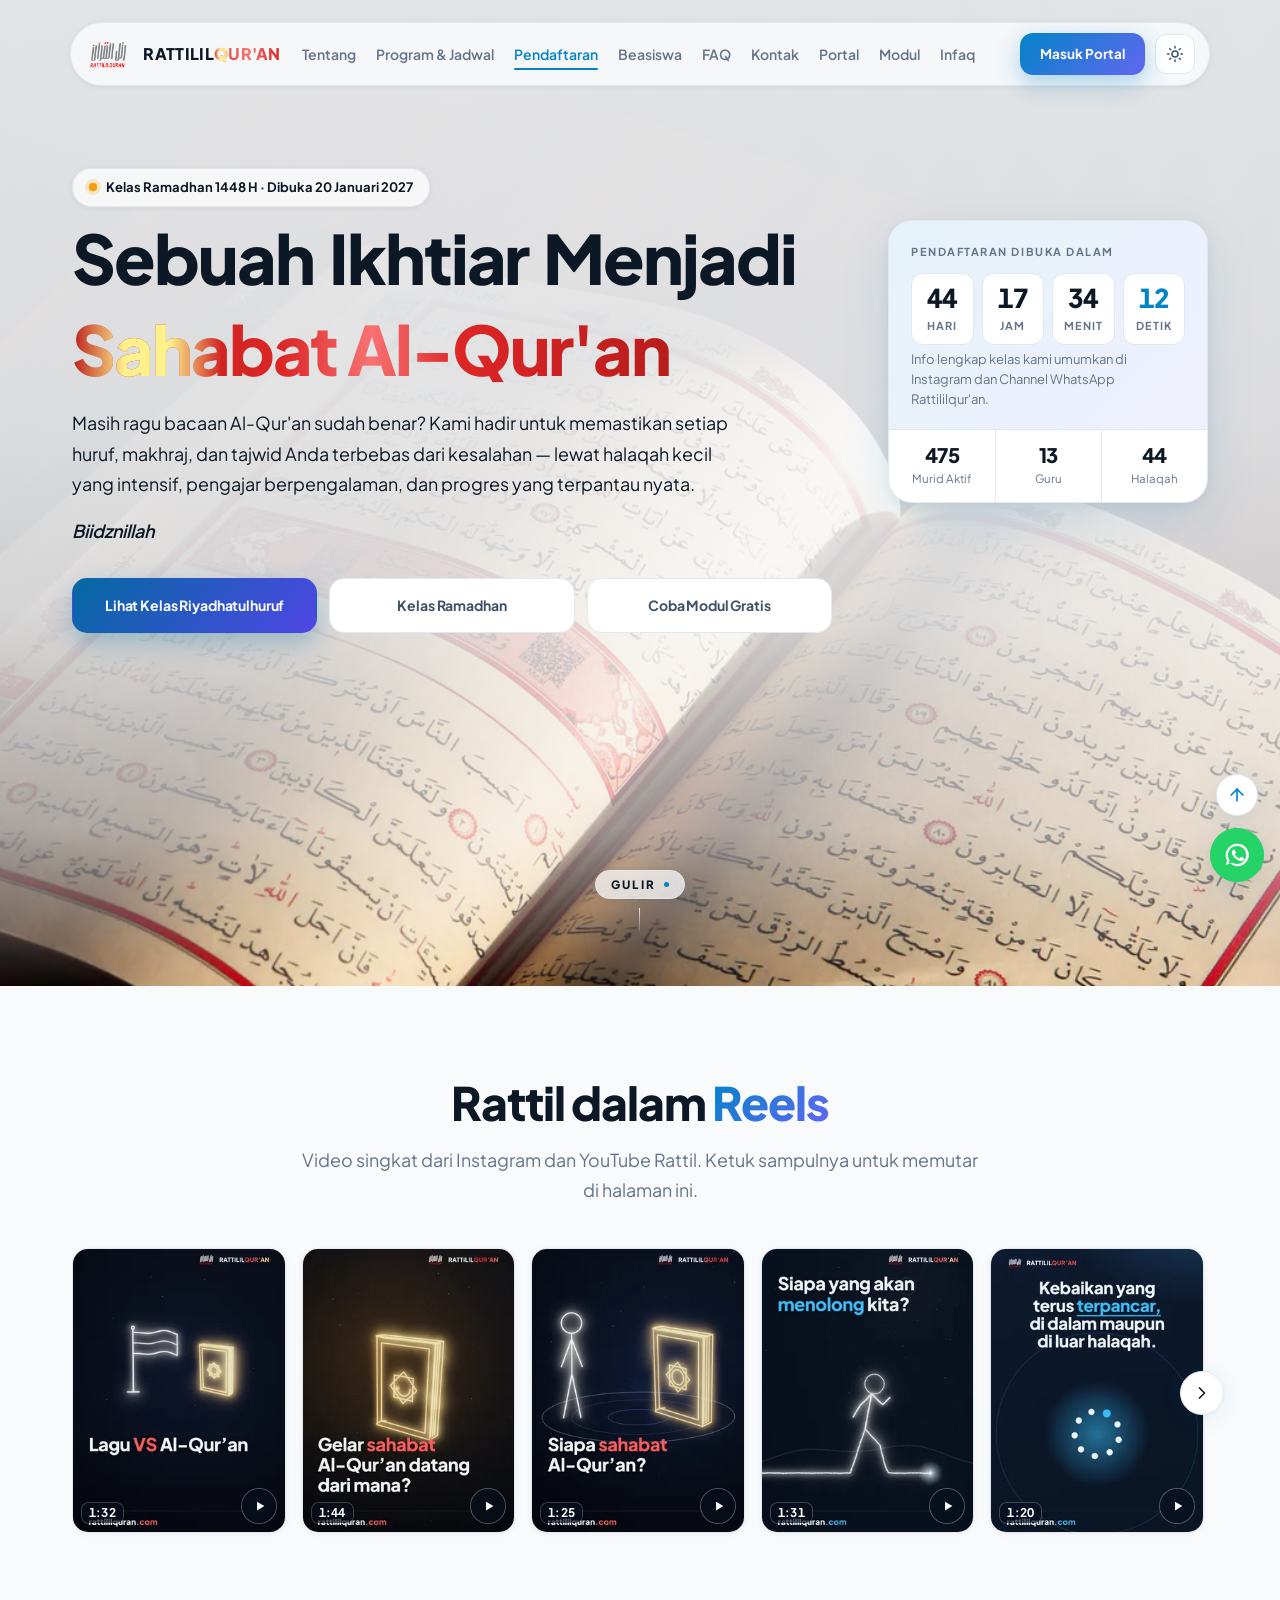
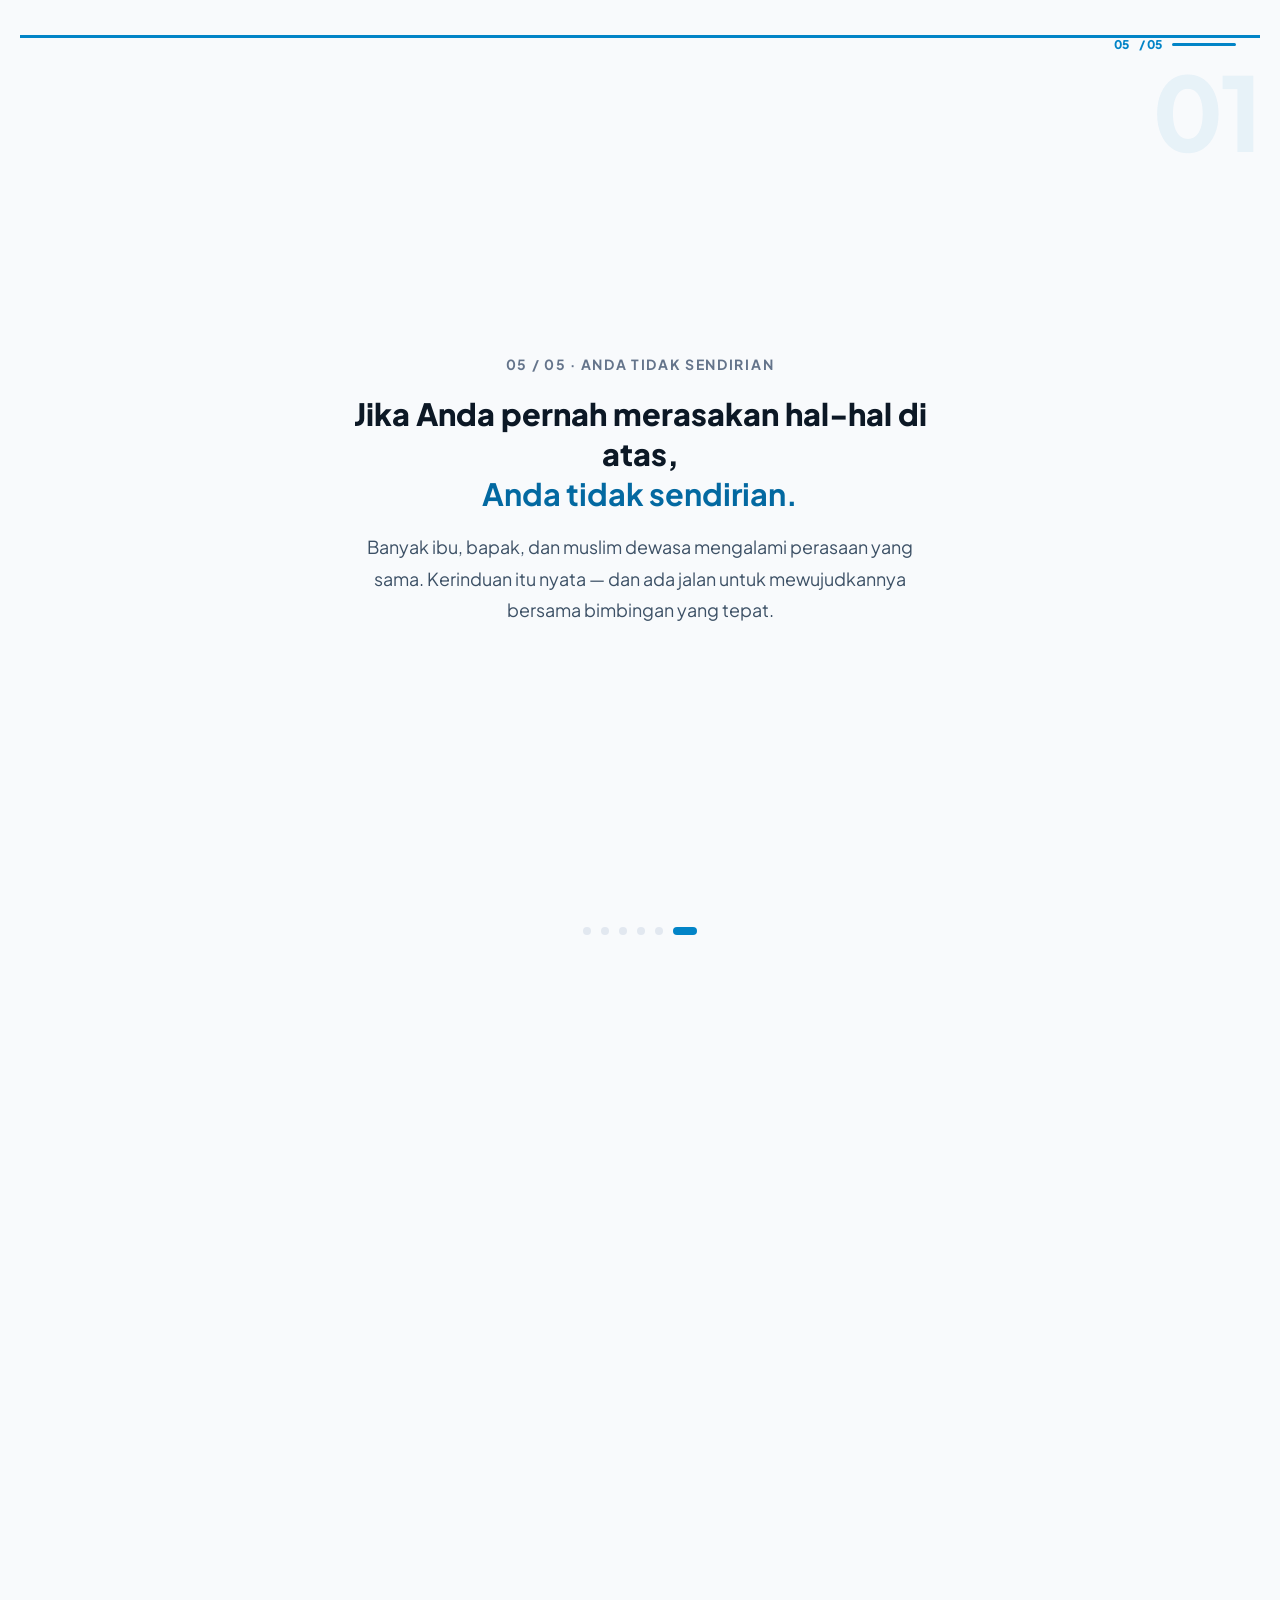
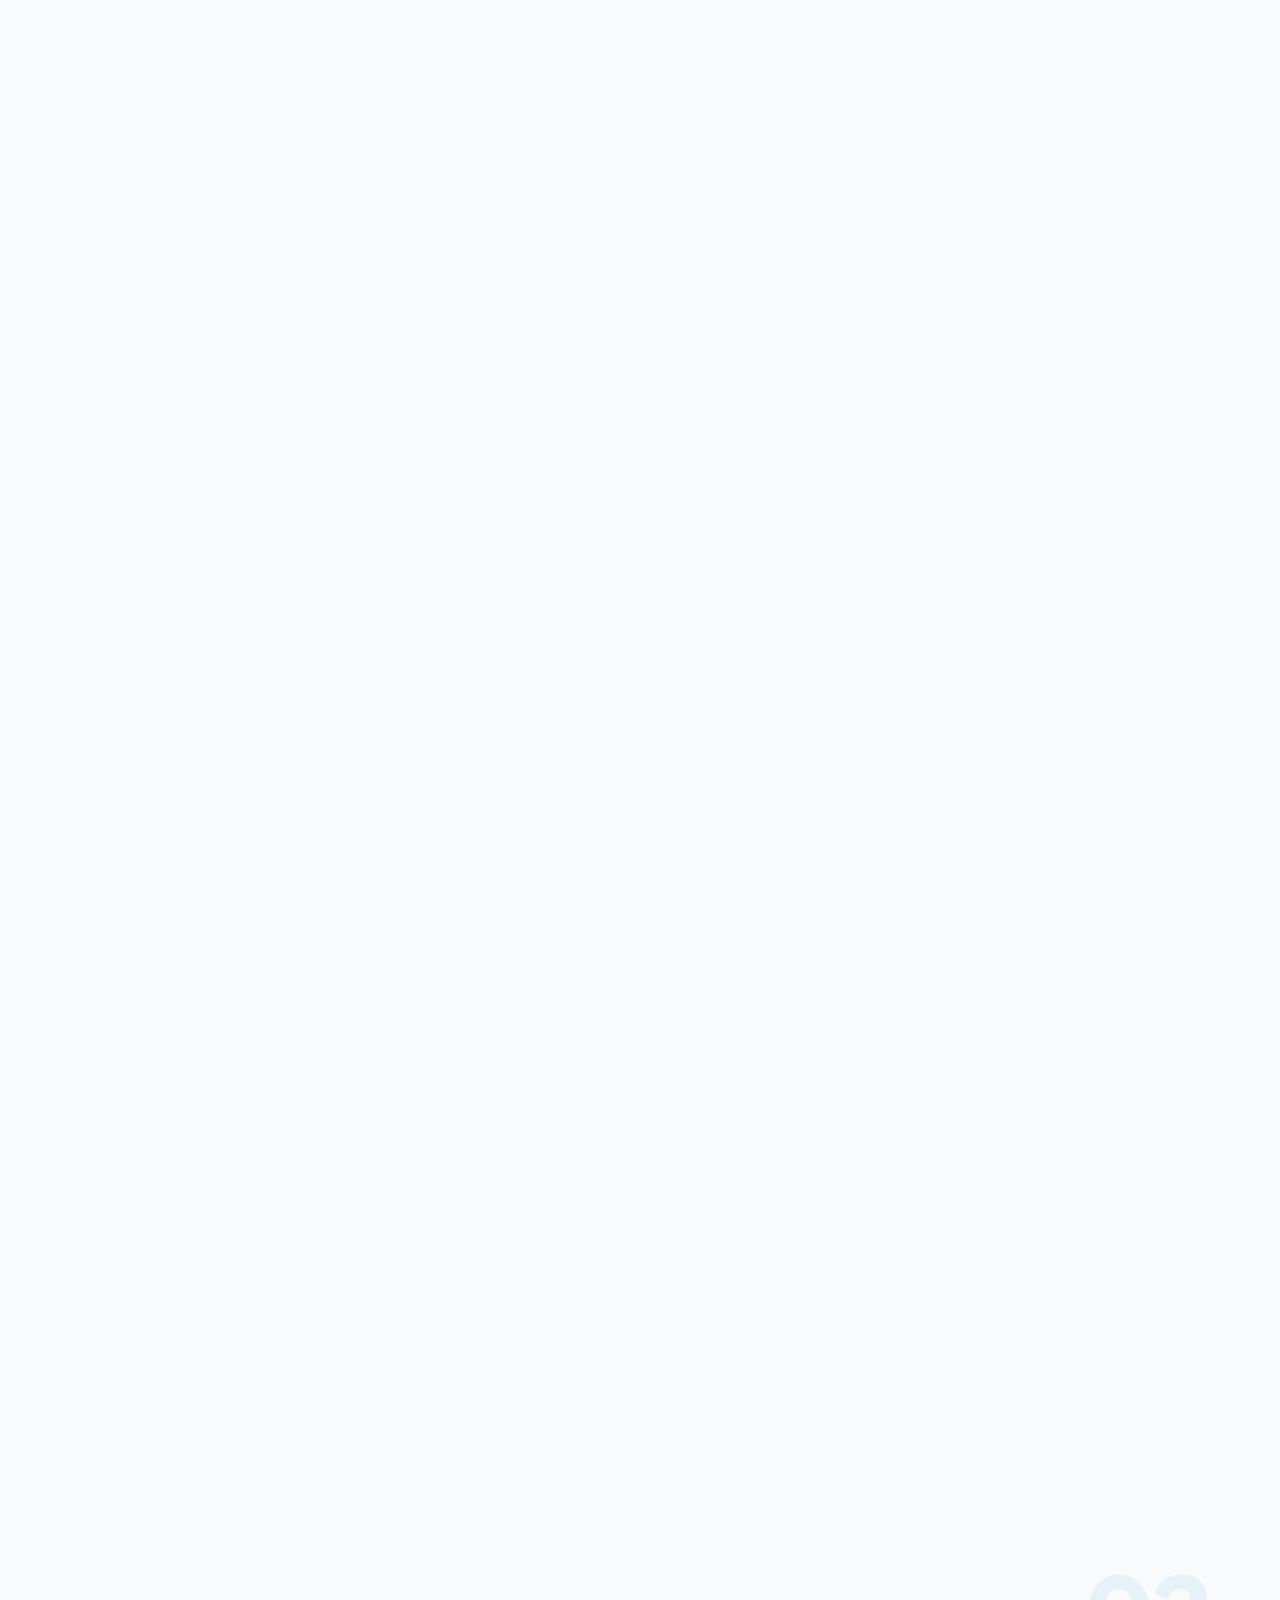
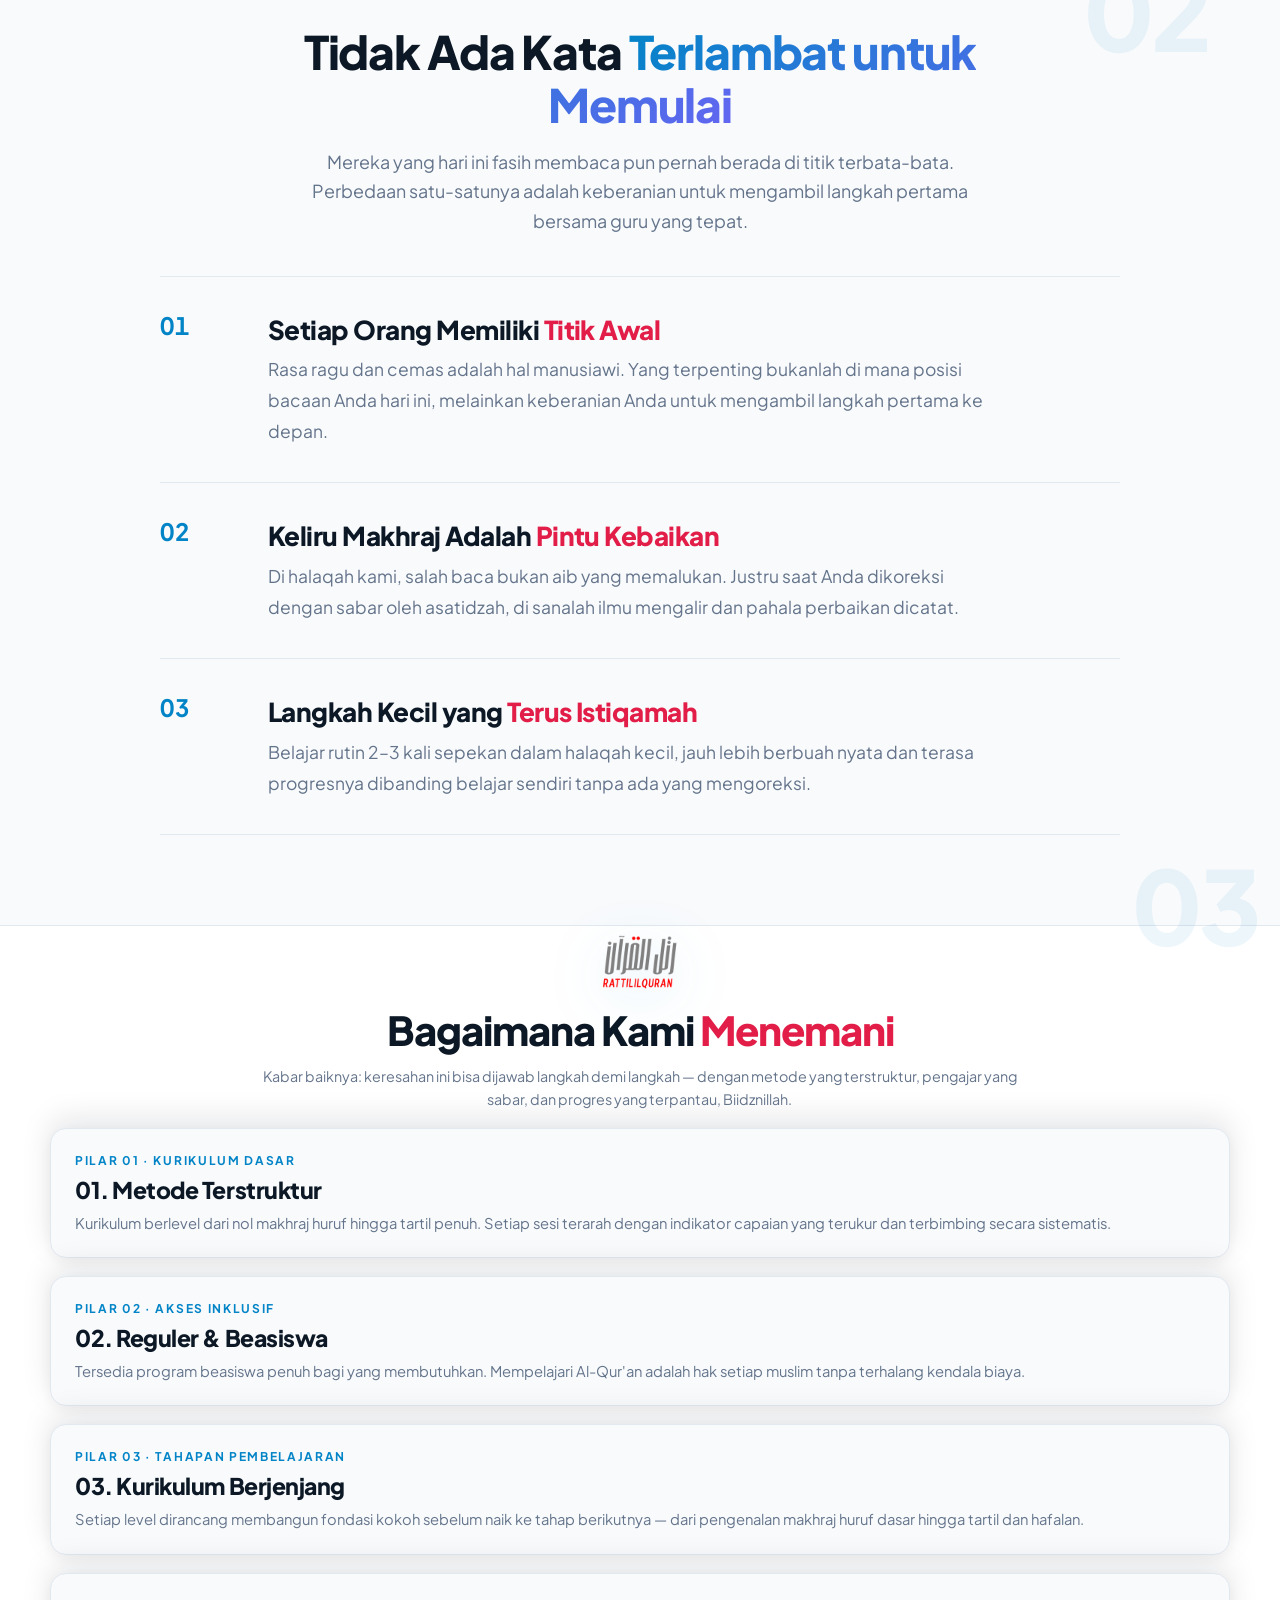
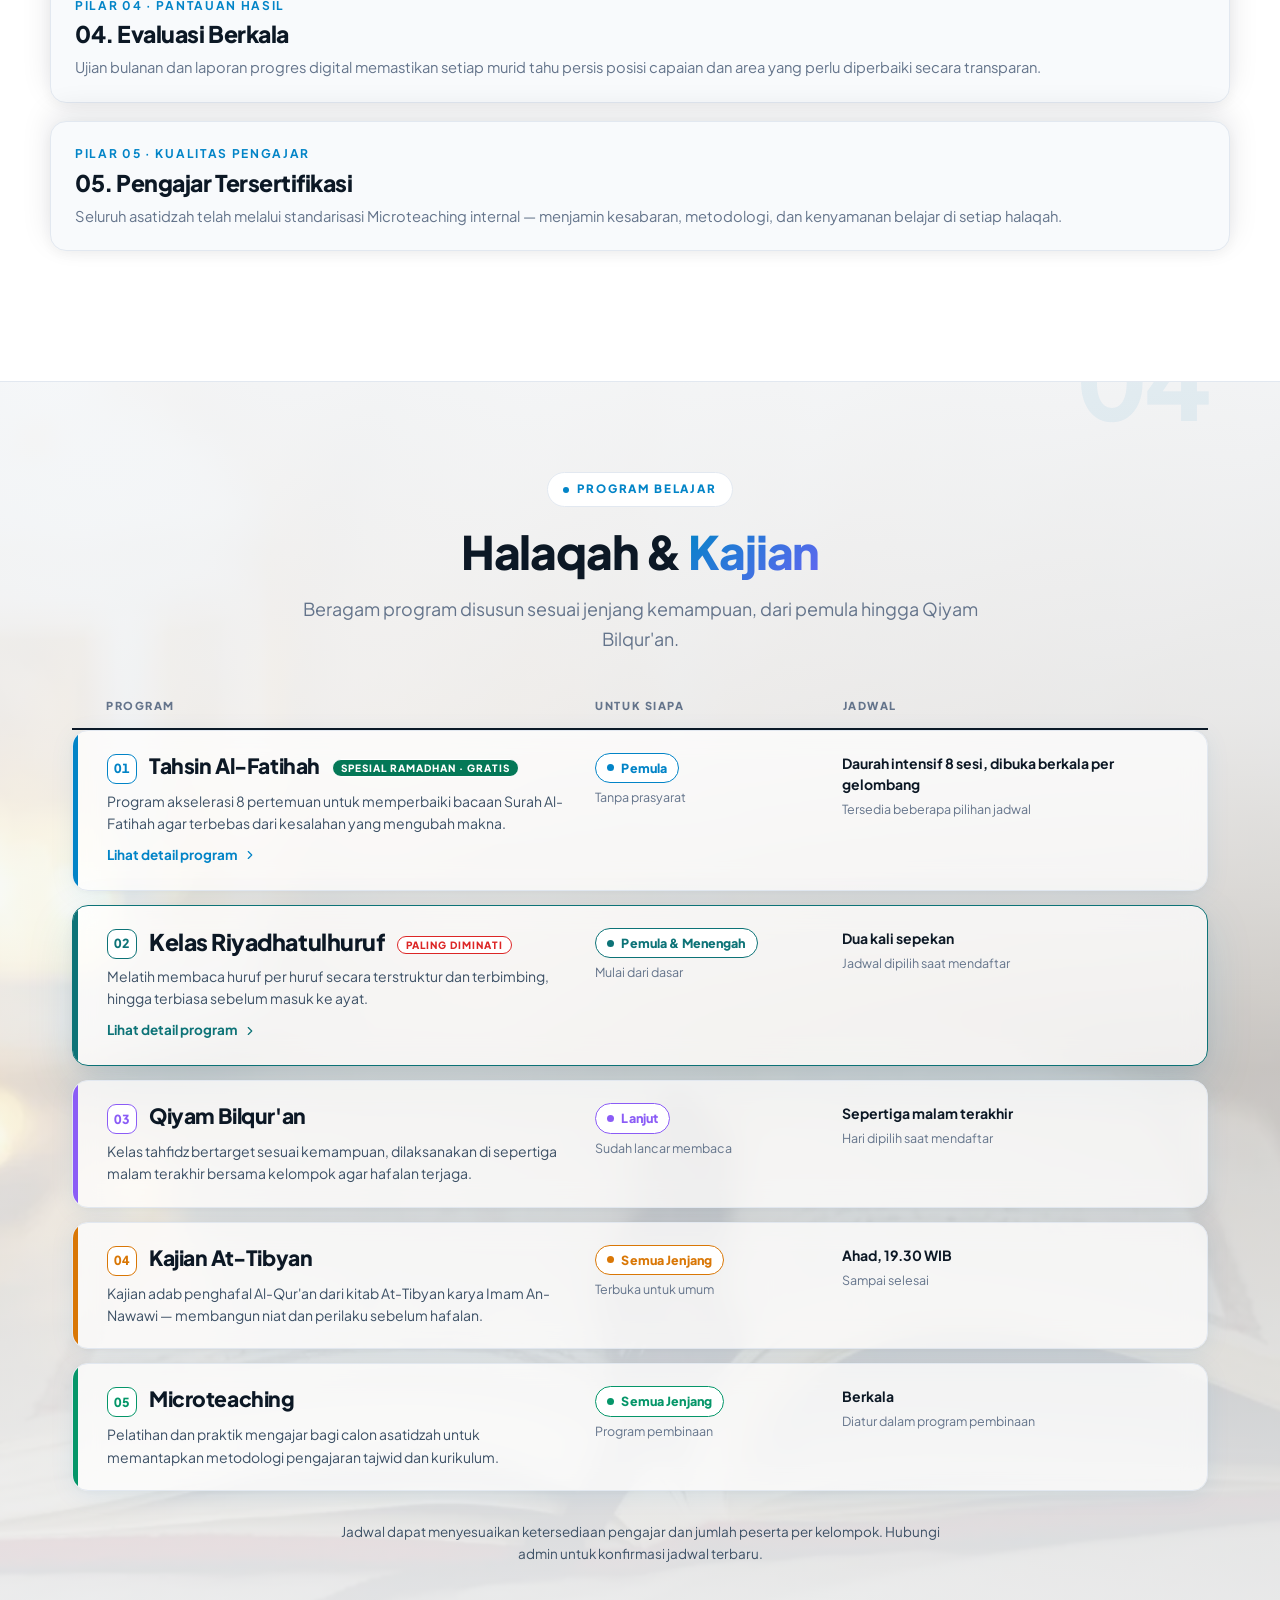
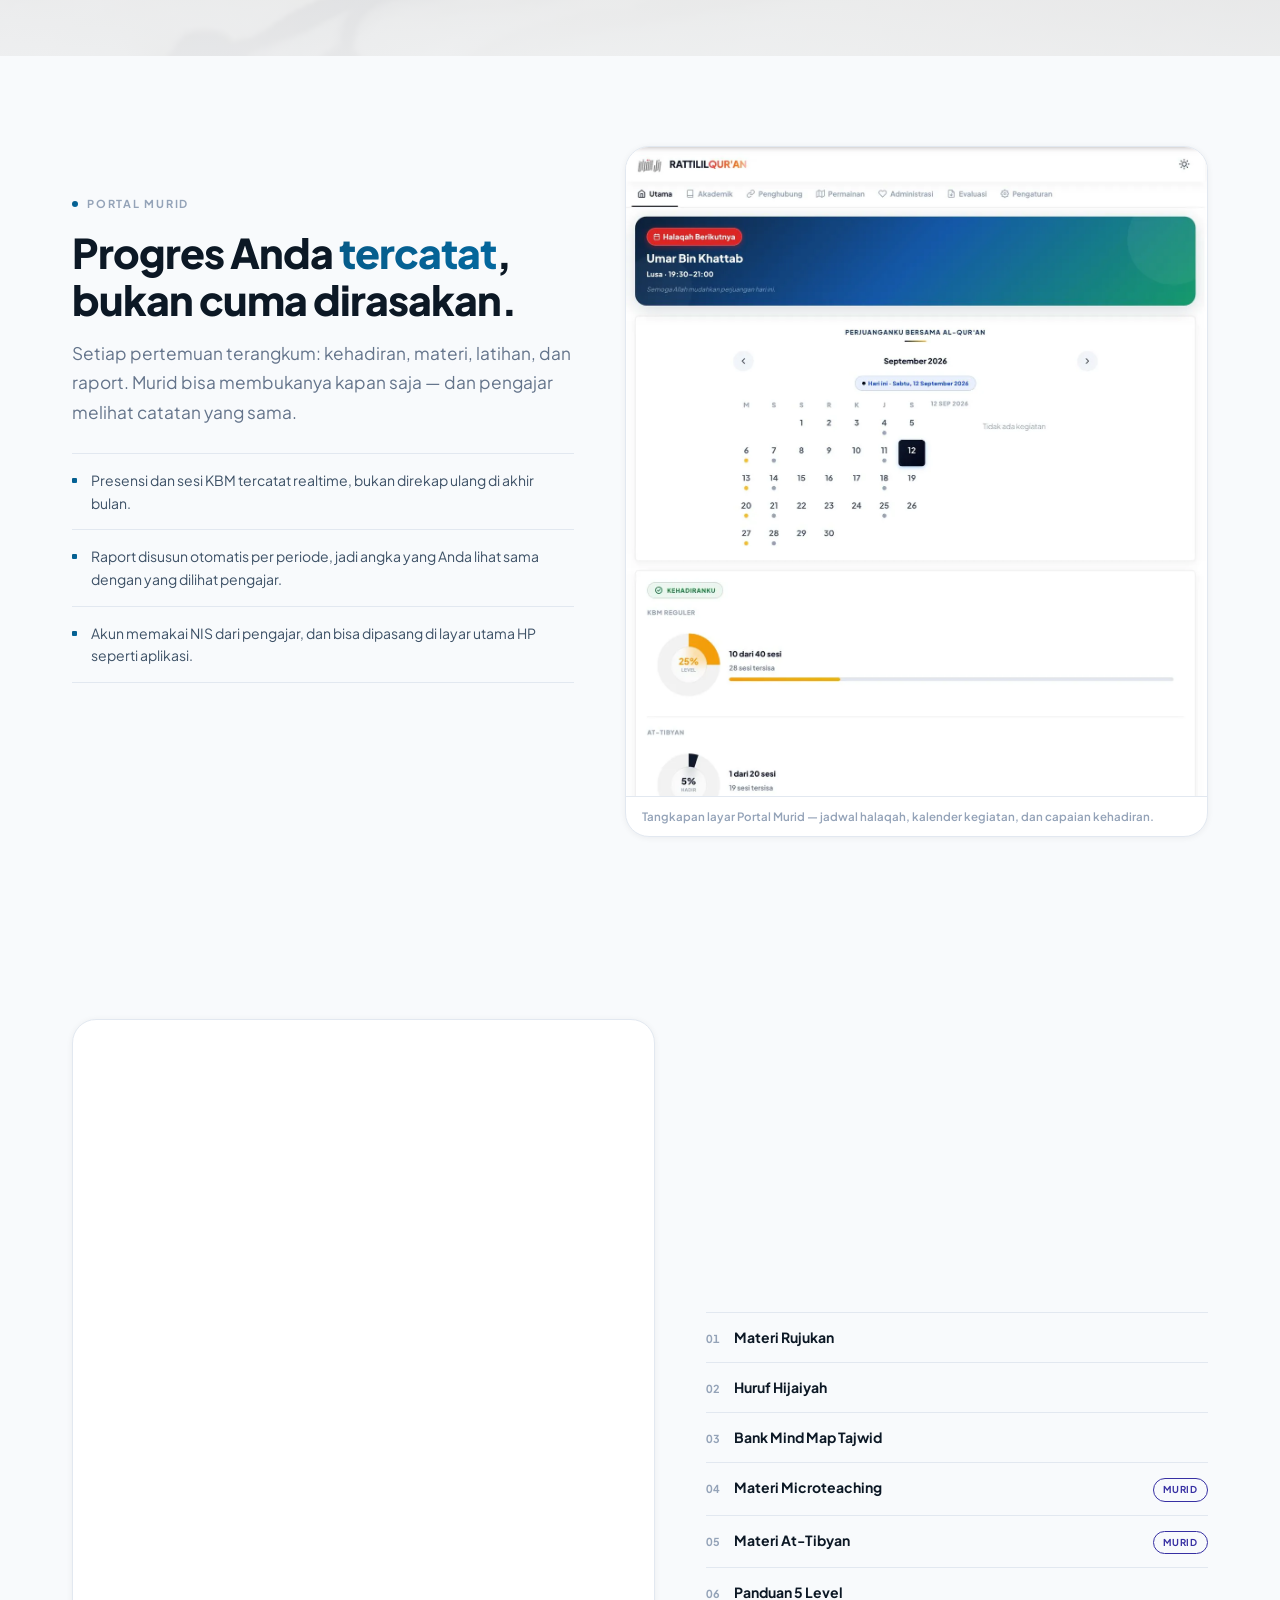
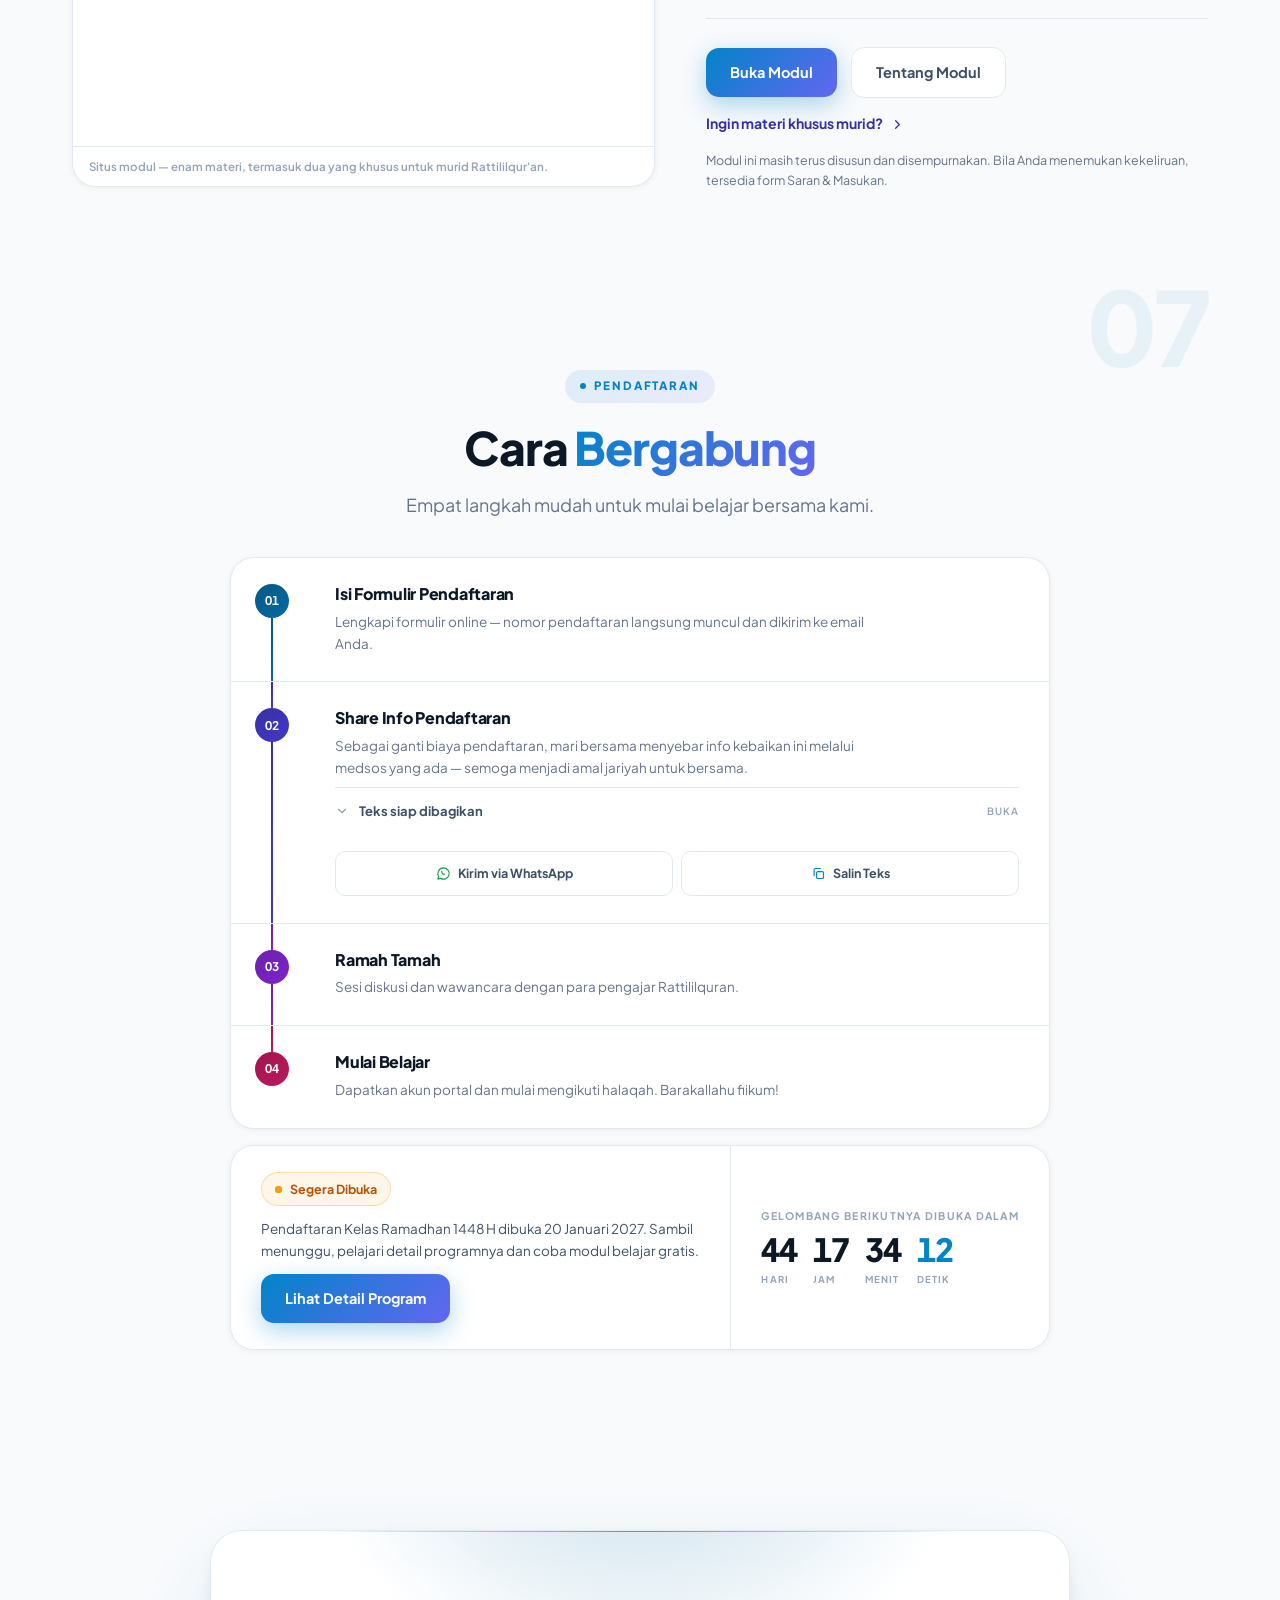
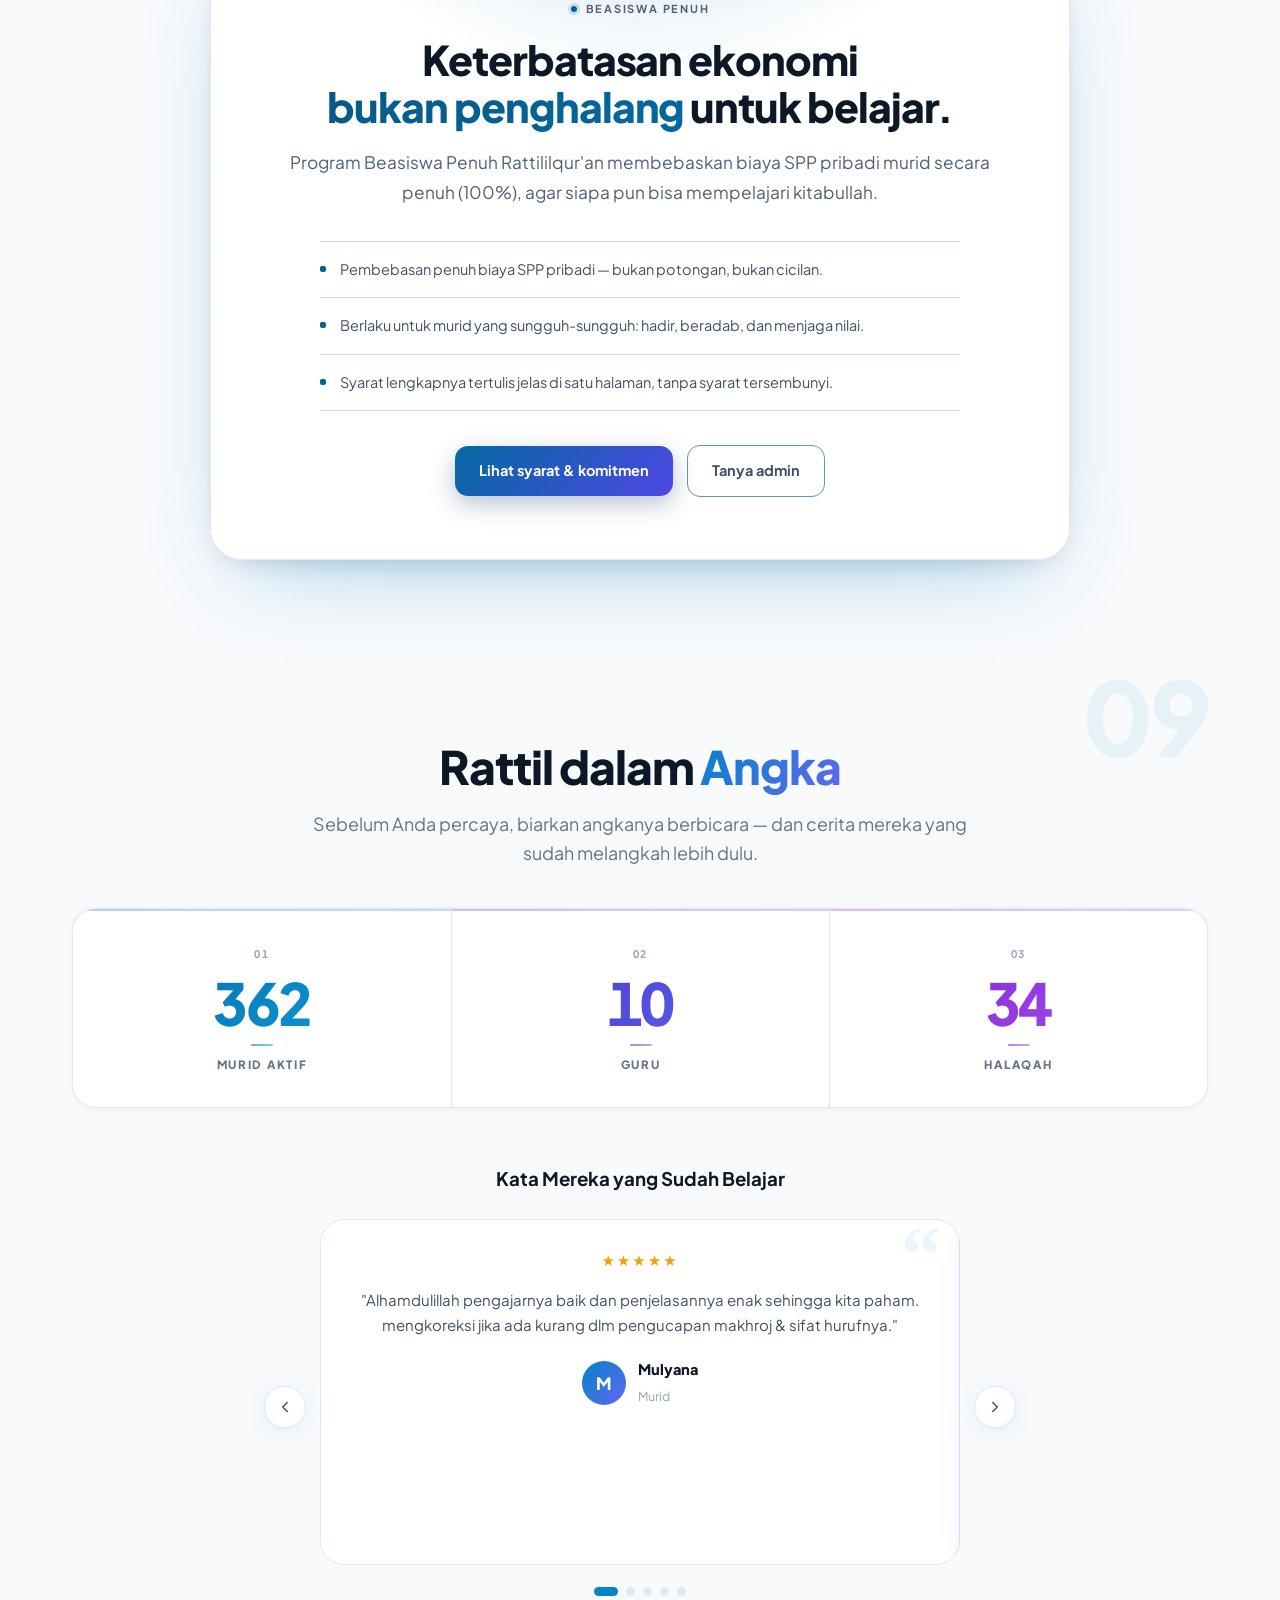
==== commit f81aa898: "Kecepatan & aksesibilitas: kilat via GPU, logo 160w, <main>, angka dekoratif - Efek kilat merek & ju" ====
--- a/index.html
+++ b/index.html
@@ -221,16 +221,33 @@
 .nav-brand span{white-space:nowrap}
 .nav-brand img{height:34px;width:auto}
 .brand-accent{
-  background:linear-gradient(90deg,#dc2626 0%,#f87171 38%,#fef08a 50%,#f87171 62%,#dc2626 100%);
-  background-size:200% auto;
+  background:linear-gradient(90deg,#dc2626 0%,#f87171 50%,#dc2626 100%);
+  background-size:100% auto;
   -webkit-background-clip:text;background-clip:text;
   -webkit-text-fill-color:transparent;
   font-weight:800;letter-spacing:0.02em;
-  will-change:background-position;
-  animation:brandShimmer 2.4s linear infinite;
   display:inline-block;
 }
-@keyframes brandShimmer{0%{background-position:0% center}100%{background-position:200% center}}
+/* Kilat: teks merah statis + "pita" tipis berisi salinan teks kuning (dari data-kilat,
+   lewat ::before — bukan teks DOM, jadi tidak terbaca ganda) yang meluncur di atasnya.
+   Pita dan teks di dalamnya digeser transform ke arah berlawanan sehingga huruf tampak
+   diam dan hanya kilatnya yang bergerak. Semua transform → dikerjakan GPU, tanpa repaint
+   (versi lama menganimasikan background-position: repaint seluruh halaman tiap frame).
+   Teks (.kilat-teks) & pita ditumpuk di sel grid yang sama, bukan position:relative pada .kilat —
+   elemen ber-position memecah teks merek jadi kandidat LCP terpisah (LCP lab 2,0→3,8 s). */
+.kilat{display:inline-grid}
+.kilat-teks{grid-area:1/1}
+.kilat-pita{grid-area:1/1;position:relative;width:25%;overflow:hidden;pointer-events:none;
+  -webkit-mask-image:linear-gradient(90deg,transparent,#000 35%,#000 65%,transparent);
+  mask-image:linear-gradient(90deg,transparent,#000 35%,#000 65%,transparent);
+  animation:kilatPita var(--kilat-durasi,2.4s) linear infinite}
+.kilat-pita::before{content:attr(data-kilat);position:absolute;top:0;left:0;width:400%;white-space:nowrap;
+  background:none;-webkit-text-fill-color:#fef08a;color:#fef08a;
+  animation:kilatTeks var(--kilat-durasi,2.4s) linear infinite}
+html.theme-dark .kilat-pita::before{-webkit-text-fill-color:#fef9c3;color:#fef9c3}
+@keyframes kilatPita{from{transform:translateX(-100%)}to{transform:translateX(400%)}}
+@keyframes kilatTeks{from{transform:translateX(25%)}to{transform:translateX(-100%)}}
+@media (prefers-reduced-motion:reduce){.kilat-pita{display:none}}
 @media (prefers-reduced-motion:reduce){
   .brand-accent{animation:none;background:none;-webkit-text-fill-color:#dc2626;color:#dc2626}
 }
@@ -329,6 +346,9 @@
 }
 .sec-num{position:absolute;top:-8px;right:22px;font-size:clamp(54px,8vw,120px);font-weight:800;line-height:1;letter-spacing:-.04em;color:var(--c-primary);opacity:.07;pointer-events:none;z-index:0;user-select:none;will-change:transform}
 @media(max-width:640px){.sec-num{font-size:52px;top:-2px;right:14px}}
+/* Angka dari data-n lewat ::before: dekorasi murni, tidak dihitung sebagai teks
+   (sebelumnya gagal uji kontras 1,08:1 walau aria-hidden). */
+.sec-num::before{content:attr(data-n)}
 .eyebrow{display:inline-flex;align-items:center;gap:8px;font-size:11.5px;font-weight:800;letter-spacing:.16em;text-transform:uppercase;color:var(--c-primary);background:var(--grad-soft);padding:7px 15px;border-radius:99px;margin-bottom:18px;position:relative;z-index:1}
 .eyebrow::before{content:'';width:6px;height:6px;border-radius:50%;background:var(--c-primary)}
 .title{font-size:clamp(32px,3.6vw,48px);font-weight:800;letter-spacing:-.025em;color:var(--c-ink);line-height:1.15}
@@ -395,16 +415,15 @@
 /* "Sahabat Al-Qur'an" — merah dengan efek kilat, sama seperti aksen navbar.
    Catatan: pakai background-image (bukan shorthand) agar background-clip:text tidak tereset. */
 .hero h1 .grad{
-  background-image:linear-gradient(90deg,#b91c1c 0%,#dc2626 30%,#f87171 44%,#fef08a 50%,#f87171 56%,#dc2626 70%,#b91c1c 100%);
-  background-size:200% auto;
+  background-image:linear-gradient(90deg,#b91c1c 0%,#dc2626 35%,#f87171 50%,#dc2626 65%,#b91c1c 100%);
+  background-size:100% auto;
   -webkit-background-clip:text;background-clip:text;
   -webkit-text-fill-color:transparent;
-  will-change:background-position;
-}
-.hero h1 .w.grad{animation:wordUp .8s var(--ease-spring) forwards,brandShimmer 2.8s linear infinite}
-html.theme-dark .hero h1 .grad{background-image:linear-gradient(90deg,#f87171 0%,#ef4444 30%,#fca5a5 44%,#fef9c3 50%,#fca5a5 56%,#ef4444 70%,#f87171 100%);background-size:200% auto}
+}
+.hero h1 .grad .kilat-pita{--kilat-durasi:2.8s}
+.hero h1 .w.kilat{display:inline-grid}
+html.theme-dark .hero h1 .grad{background-image:linear-gradient(90deg,#f87171 0%,#ef4444 35%,#fca5a5 50%,#ef4444 65%,#f87171 100%);background-size:100% auto}
 @media (prefers-reduced-motion:reduce){
-  .hero h1 .w.grad{animation:wordUp .8s var(--ease-spring) forwards}
   .hero h1 .grad{background-image:none;-webkit-text-fill-color:#dc2626;color:#dc2626}
   html.theme-dark .hero h1 .grad{background-image:none;-webkit-text-fill-color:#f87171;color:#f87171}
 }
@@ -1953,8 +1972,8 @@
 <nav class="nav" id="nav">
   <div class="nav-inner">
     <a href="/" class="nav-brand">
-      <picture><source type="image/webp" srcset="assets/images/logo-abu-512.webp"><img src="assets/images/logo-abu.png" alt="Rattililqur'an" onerror="this.style.display='none'"></picture>
-      <span>RATTILIL<span class="brand-accent">QUR'AN</span></span>
+      <picture><source type="image/webp" srcset="assets/images/logo-abu-160.webp 160w, assets/images/logo-abu-512.webp 512w" sizes="52px"><img src="assets/images/logo-abu.png" alt="Rattililqur'an" onerror="this.style.display='none'"></picture>
+      <span>RATTILIL<span class="brand-accent kilat"><span class="kilat-teks">QUR'AN</span><span class="kilat-pita" aria-hidden="true" data-kilat="QUR'AN"></span></span></span>
     </a>
     <div class="nav-links" id="navLinks">
       <a href="#tentang"     class="nav-link">Tentang</a>
@@ -1980,6 +1999,7 @@
 </nav>
 
 <!-- ══ HERO ══ -->
+<main id="isi">
 <header class="hero">
   <picture class="hero-bg">
     <source media="(max-width:900px)" type="image/webp" srcset="assets/images/Rattilhomepage-mobile-780.webp 780w, assets/images/Rattilhomepage-mobile-1170.webp 1170w" sizes="100vw">
@@ -1991,7 +2011,7 @@
   <div class="hero-grid">
     <div class="hero-copy">
       <div class="hero-badge h-anim closed" id="heroBadge" style="animation-delay:.05s"><span class="dot"></span> <span id="heroBadgeText">Pendaftaran sementara ditutup</span></div>
-      <h1><span class="w">Sebuah</span><span class="w">Ikhtiar</span><span class="w">Menjadi</span><span class="w grad">Sahabat Al-Qur'an</span></h1>
+      <h1><span class="w">Sebuah</span><span class="w">Ikhtiar</span><span class="w">Menjadi</span><span class="w grad kilat"><span class="kilat-teks">Sahabat Al-Qur'an</span><span class="kilat-pita" aria-hidden="true" data-kilat="Sahabat Al-Qur'an"></span></span></h1>
       <p class="lead h-anim" style="animation-delay:.44s">Masih ragu bacaan Al-Qur'an sudah benar? Kami hadir untuk memastikan setiap huruf, makhraj, dan tajwid Anda terbebas dari kesalahan — lewat halaqah kecil yang intensif, pengajar berpengalaman, dan progres yang terpantau nyata. <em class="lead-em">Biidznillah</em></p>
 
       <!-- Tiga tombol hero simetris: Kelas Utama, Kelas Ramadhan, dan Modul Gratis -->
@@ -2158,7 +2178,7 @@
 
 <!-- ══ BAB 01 · SCROLLYTELLING STORY ══ -->
 <section class="section-pinned-story" id="keresahan">
-  <span class="sec-num" aria-hidden="true">01</span>
+  <span class="sec-num" aria-hidden="true" data-n="01"></span>
   <div class="pinned-sticky-wrap">
 
     <!-- Top scroll progress bar -->
@@ -2279,7 +2299,7 @@
 
 <!-- ══ BAB 02 · TITIK BALIK ══ -->
 <section class="section" id="harapan">
-  <span class="sec-num" aria-hidden="true">02</span>
+  <span class="sec-num" aria-hidden="true" data-n="02"></span>
   <div class="turn-hero" data-reveal="stagger">
     <h2 class="title">Tidak Ada Kata <span class="grad-text">Terlambat untuk Memulai</span></h2>
     <p class="sub" style="margin-left:auto;margin-right:auto">Mereka yang hari ini fasih membaca pun pernah berada di titik terbata-bata. Perbedaan satu-satunya adalah keberanian untuk mengambil langkah pertama bersama guru yang tepat.</p>
@@ -2314,7 +2334,7 @@
 
 <!-- ══ BAB 03 · BAGAIMANA KAMI MENEMANI (NIKOLA RADESKI STACKING STYLE) ══ -->
 <section id="tentang">
-  <span class="sec-num" aria-hidden="true">03</span>
+  <span class="sec-num" aria-hidden="true" data-n="03"></span>
   <div class="nikola-wrap">
     <div class="nikola-layout">
 
@@ -2387,7 +2407,7 @@
     <source srcset="assets/images/Program-desktop-1280.jpg 1280w, assets/images/Program-desktop-1920.jpg 1920w" sizes="100vw">
     <img src="assets/images/Program-desktop-1280.jpg" alt="" aria-hidden="true" loading="lazy" decoding="async">
   </picture>
-  <span class="sec-num" aria-hidden="true">04</span>
+  <span class="sec-num" aria-hidden="true" data-n="04"></span>
   <span class="eyebrow" data-reveal>Program Belajar</span>
   <h2 class="title" data-reveal>Halaqah &amp; <span class="grad-text">Kajian</span></h2>
   <p class="sub" data-reveal>Beragam program disusun sesuai jenjang kemampuan, dari pemula hingga Qiyam Bilqur'an.</p>
@@ -2582,7 +2602,7 @@
 
 <!-- ══ PENDAFTARAN ══ -->
 <section class="section center" id="pendaftaran">
-  <span class="sec-num" aria-hidden="true">07</span>
+  <span class="sec-num" aria-hidden="true" data-n="07"></span>
   <span class="eyebrow" data-reveal>Pendaftaran</span>
   <h2 class="title" data-reveal>Cara <span class="grad-text">Bergabung</span></h2>
   <p class="sub" data-reveal>Empat langkah mudah untuk mulai belajar bersama kami.</p>
@@ -2678,7 +2698,7 @@
 
 <!-- ══ TESTIMONI & BUKTI ══ -->
 <section class="section center" id="testimoni">
-  <span class="sec-num" aria-hidden="true">09</span>
+  <span class="sec-num" aria-hidden="true" data-n="09"></span>
   <h2 class="title" data-reveal>Rattil dalam <span class="grad-text">Angka</span></h2>
   <p class="sub" data-reveal>Sebelum Anda percaya, biarkan angkanya berbicara — dan cerita mereka yang sudah melangkah lebih dulu.</p>
 
@@ -2722,7 +2742,7 @@
 
 <!-- ══ FAQ ══ -->
 <section class="section center" id="faq">
-  <span class="sec-num" aria-hidden="true">10</span>
+  <span class="sec-num" aria-hidden="true" data-n="10"></span>
   <span class="eyebrow" data-reveal>FAQ</span>
   <h2 class="title" data-reveal>Pertanyaan <span class="grad-text">Umum</span></h2>
   <p class="sub" data-reveal>Hal-hal yang sering ditanyakan calon murid.</p>
@@ -2759,7 +2779,7 @@
 
 <!-- ══ KONTAK ══ -->
 <section class="section center" id="kontak" style="padding-top:0">
-  <span class="sec-num" aria-hidden="true">11</span>
+  <span class="sec-num" aria-hidden="true" data-n="11"></span>
   <span class="eyebrow" data-reveal>Hubungi Kami</span>
   <h2 class="title" data-reveal>Kontak &amp; <span class="grad-text">Informasi</span></h2>
   <p class="sub" data-reveal>Ada yang ingin ditanyakan? Pilih kanal yang paling nyaman untuk Anda — dan ikuti kanal sosial kami supaya tidak ketinggalan informasi jadwal, gelombang pendaftaran, serta materi baru.</p>
@@ -2808,6 +2828,8 @@
 </section>
 
 <!-- ══ FOOTER ══ -->
+</main>
+
 <footer class="footer">
   <div class="footer-inner">
 
@@ -2844,7 +2866,7 @@
     </nav>
 
     <div class="footer-meta">
-      <div class="footer-brand"><picture><source type="image/webp" srcset="assets/images/logo-abu-512.webp"><img src="assets/images/logo-abu.png" alt="" onerror="this.style.display='none'"></picture><span>Rattilil<span class="brand-accent">qur'an</span></span></div>
+      <div class="footer-brand"><picture><source type="image/webp" srcset="assets/images/logo-abu-160.webp 160w, assets/images/logo-abu-512.webp 512w" sizes="52px"><img src="assets/images/logo-abu.png" alt="" onerror="this.style.display='none'"></picture><span>Rattilil<span class="brand-accent kilat"><span class="kilat-teks">qur'an</span><span class="kilat-pita" aria-hidden="true" data-kilat="qur'an"></span></span></span></div>
       <p class="footer-copy">&copy; <span id="yearStart">2020</span>&ndash;<span id="year">2026</span> Rattililqur'an. Seluruh hak cipta dilindungi.</p>
     </div>
 
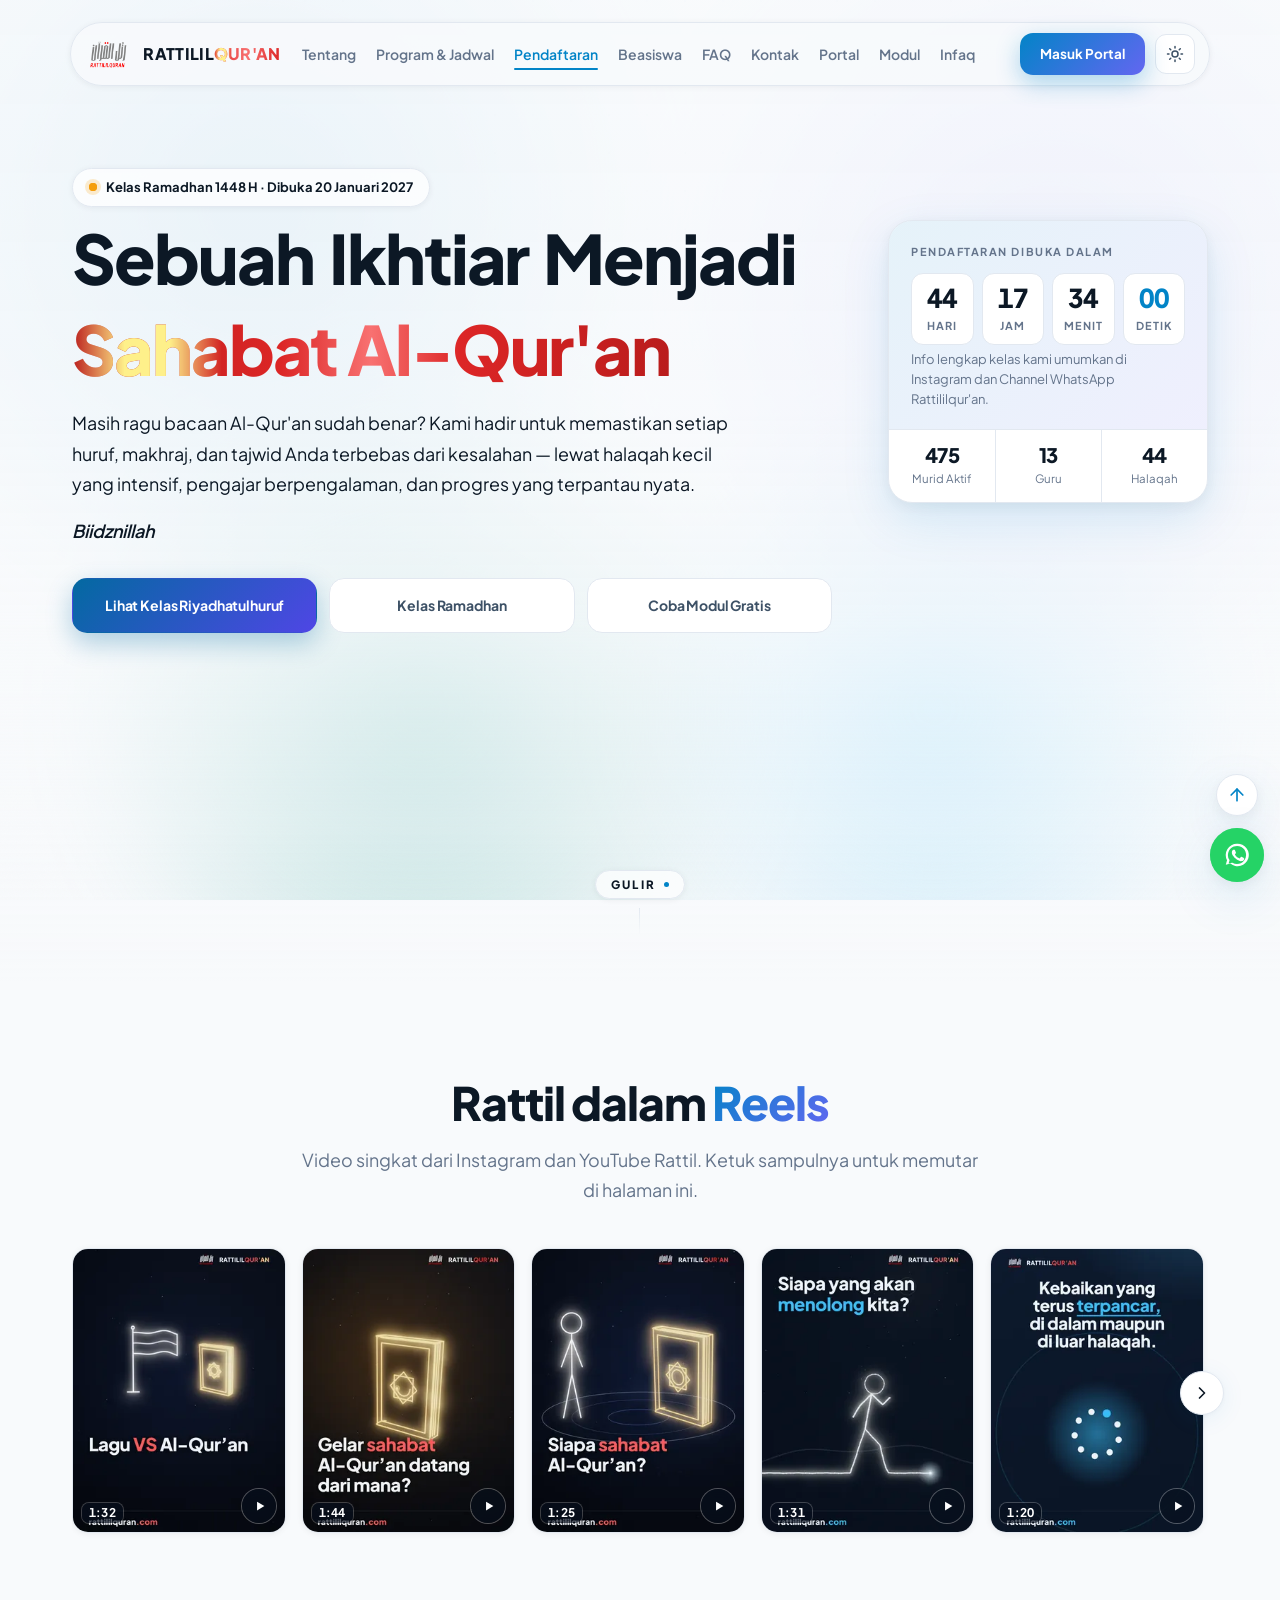
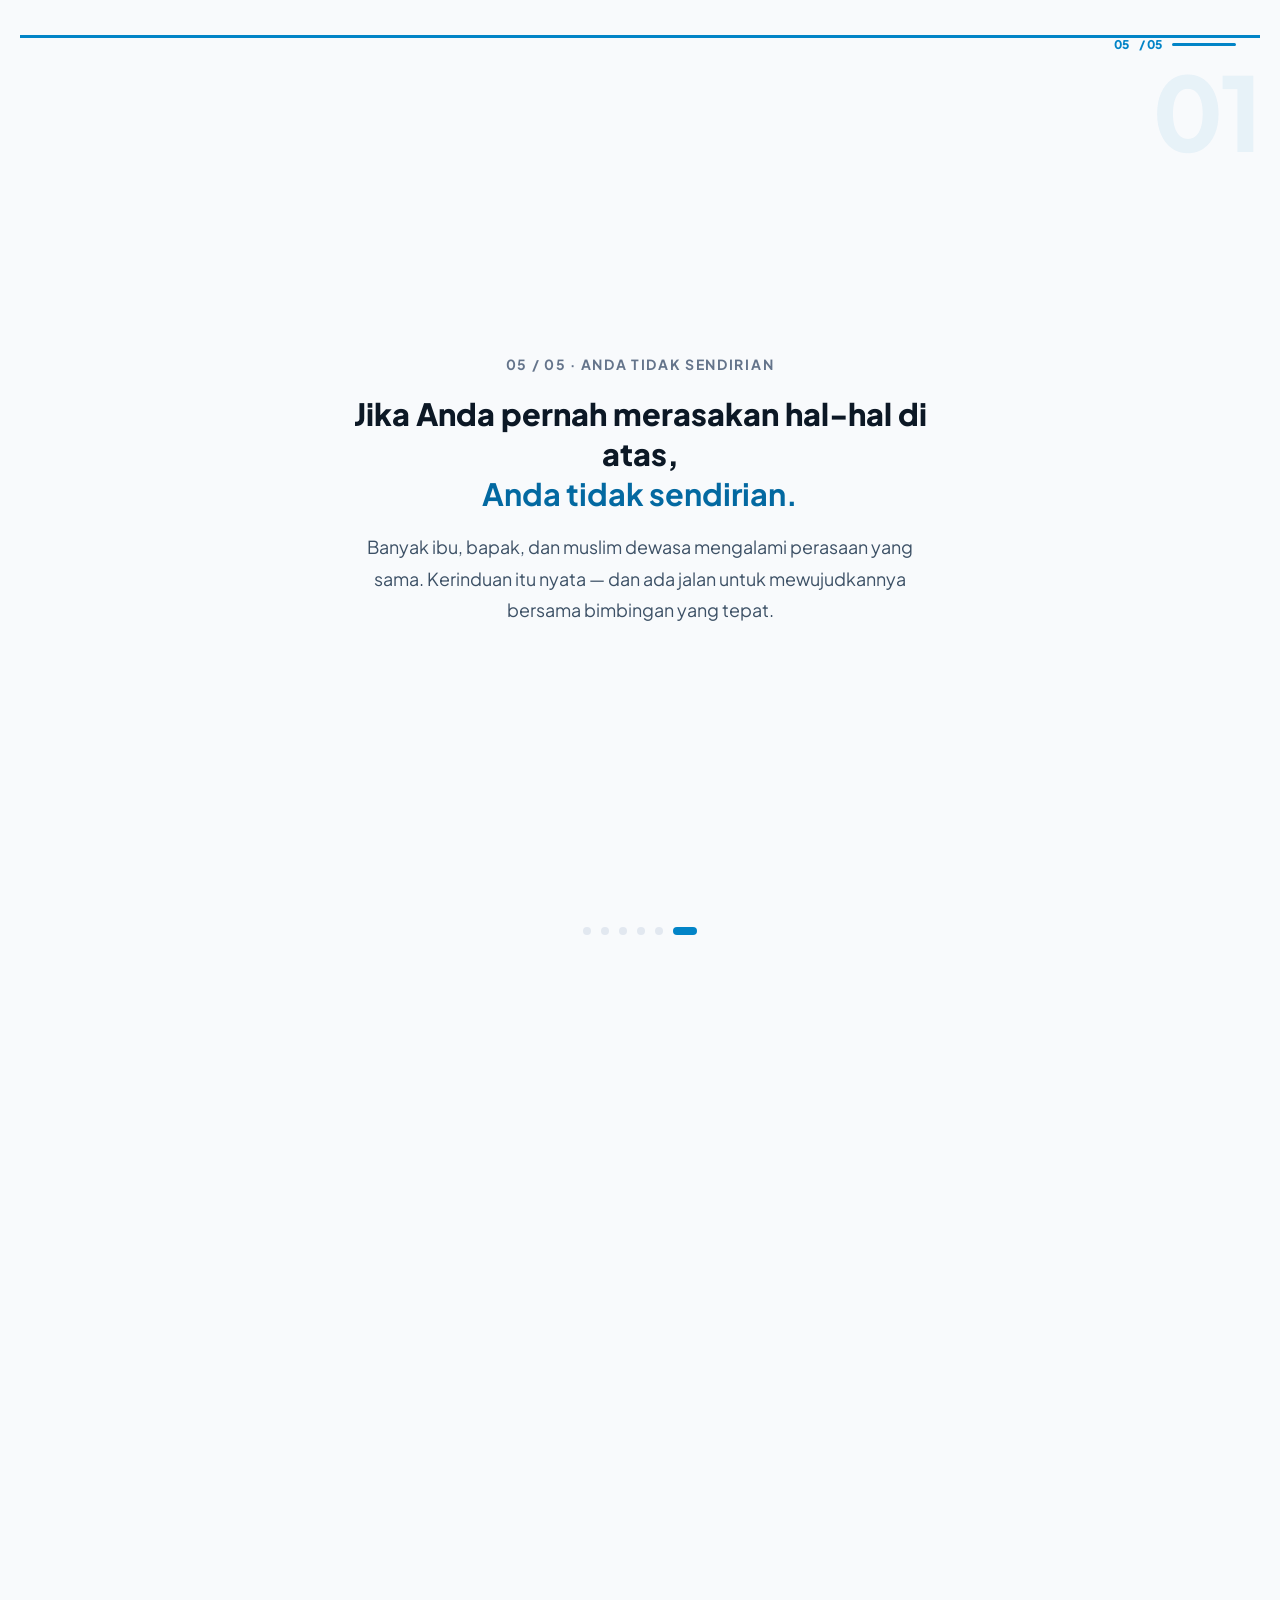
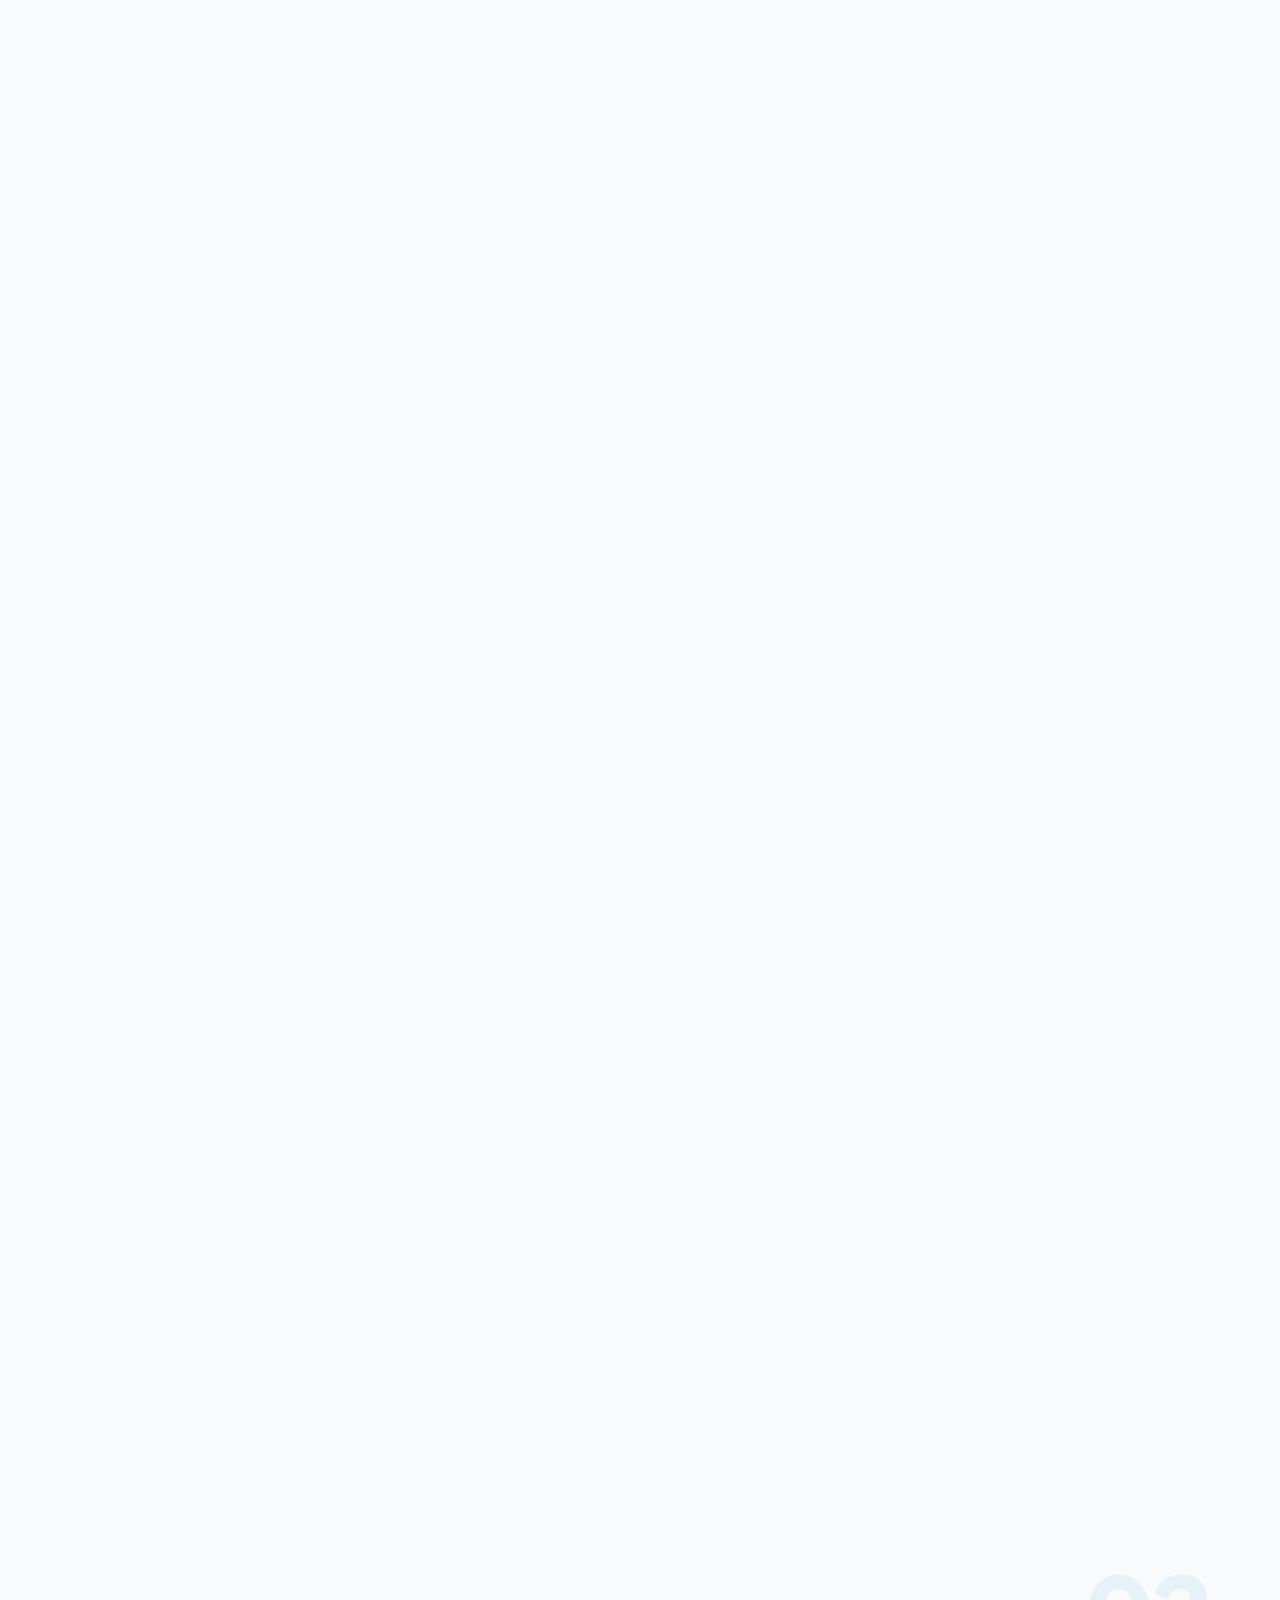
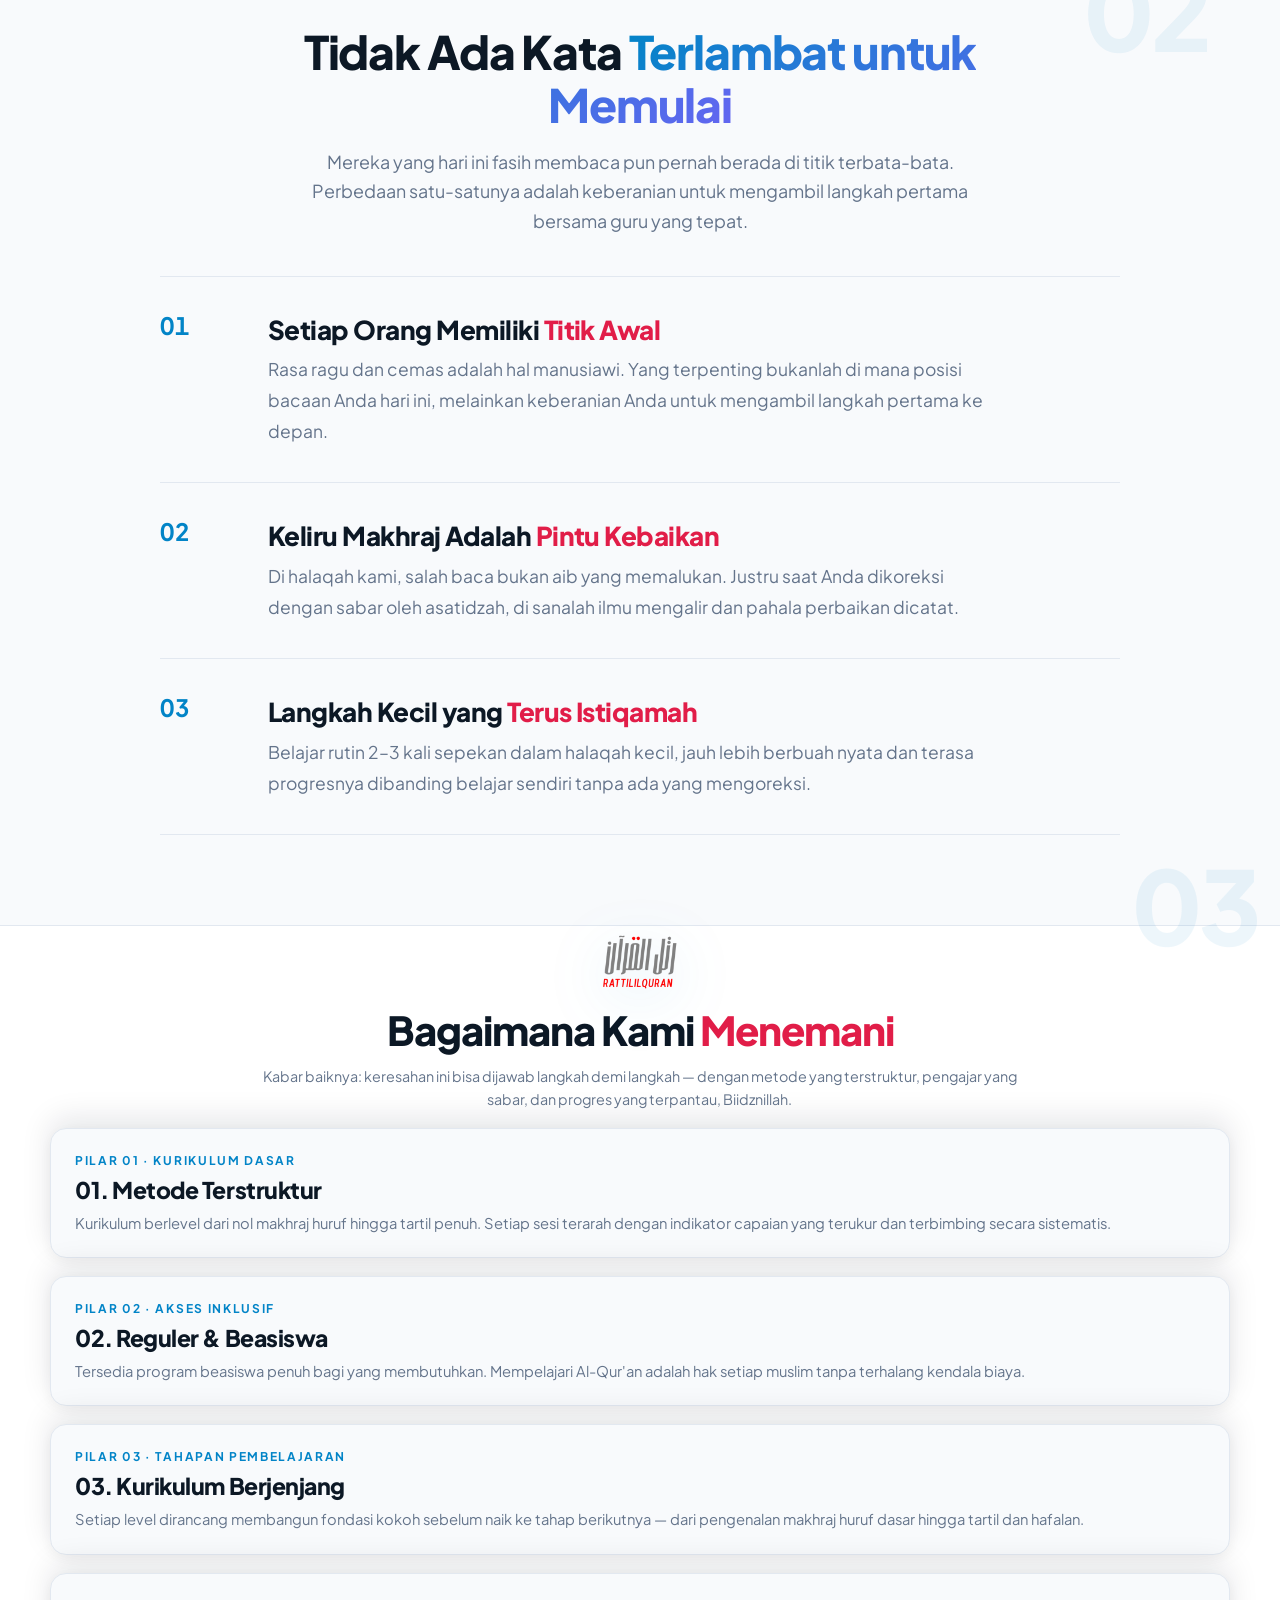
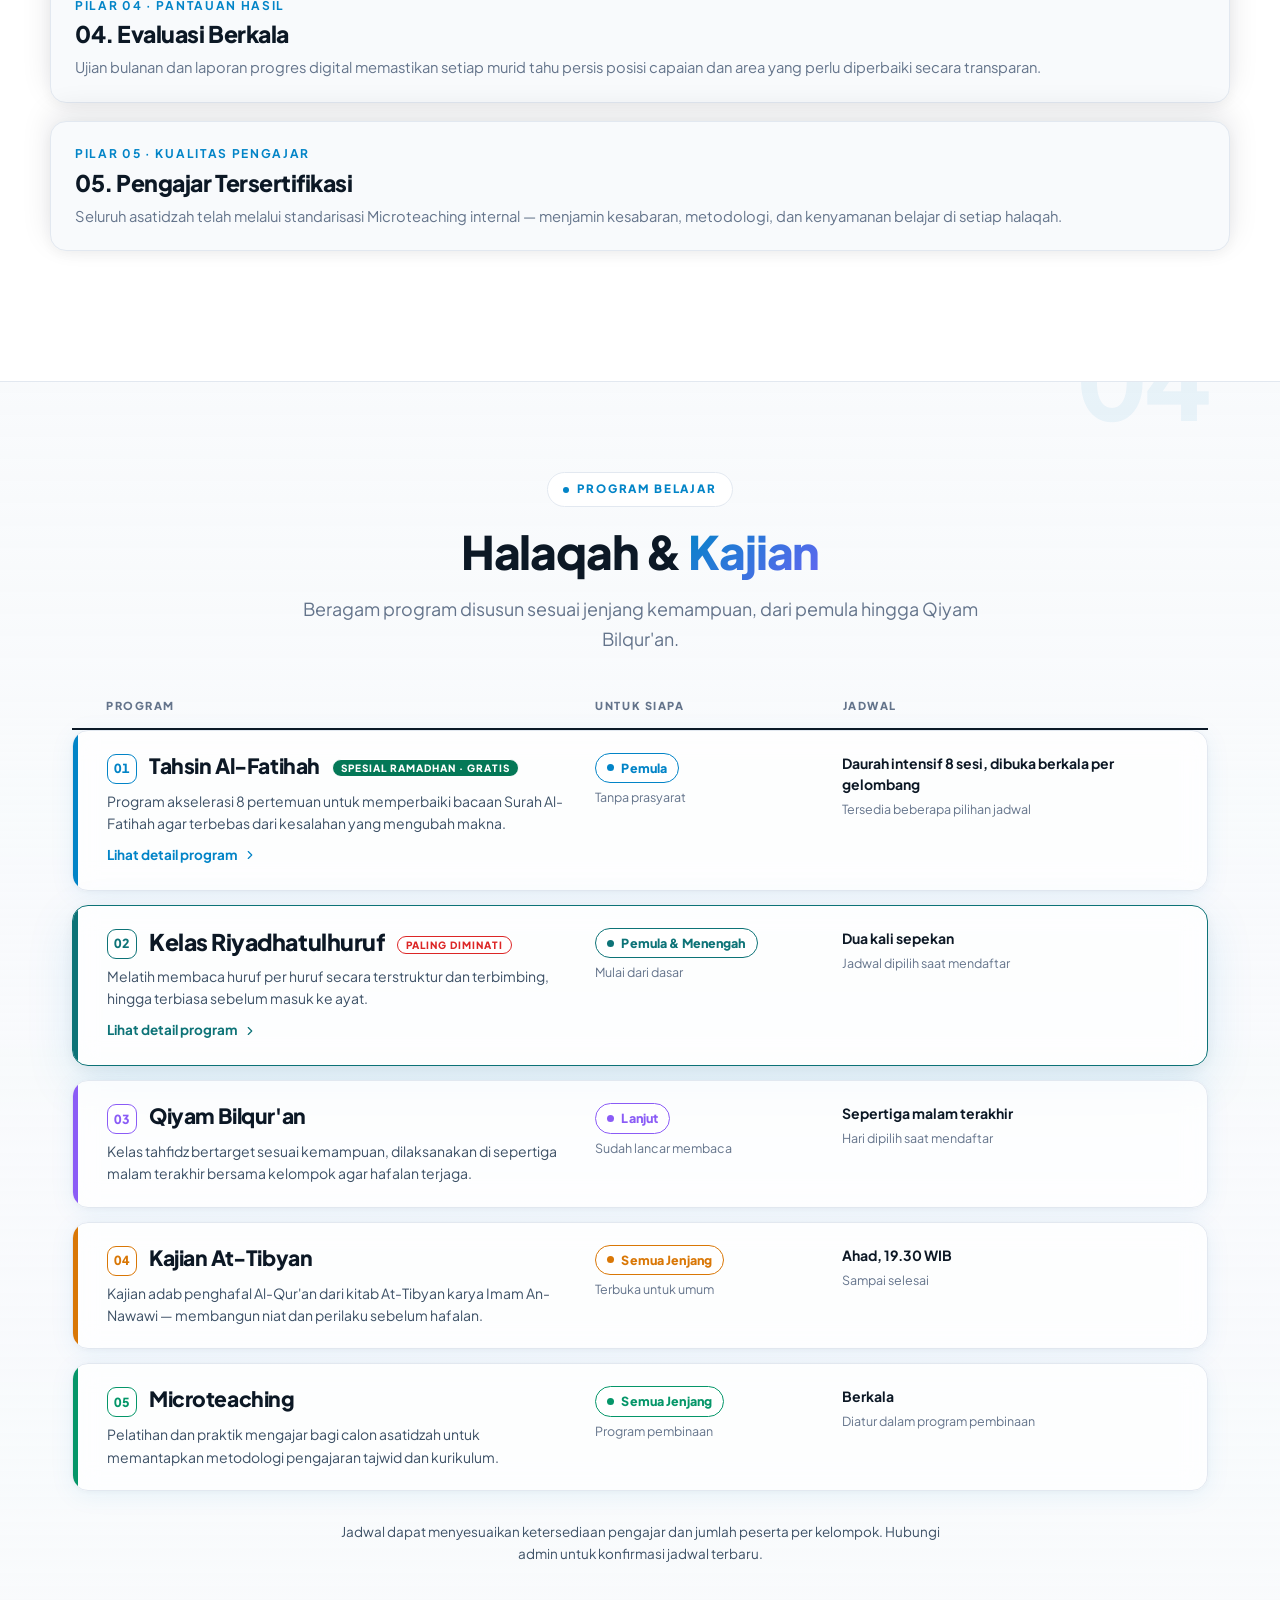
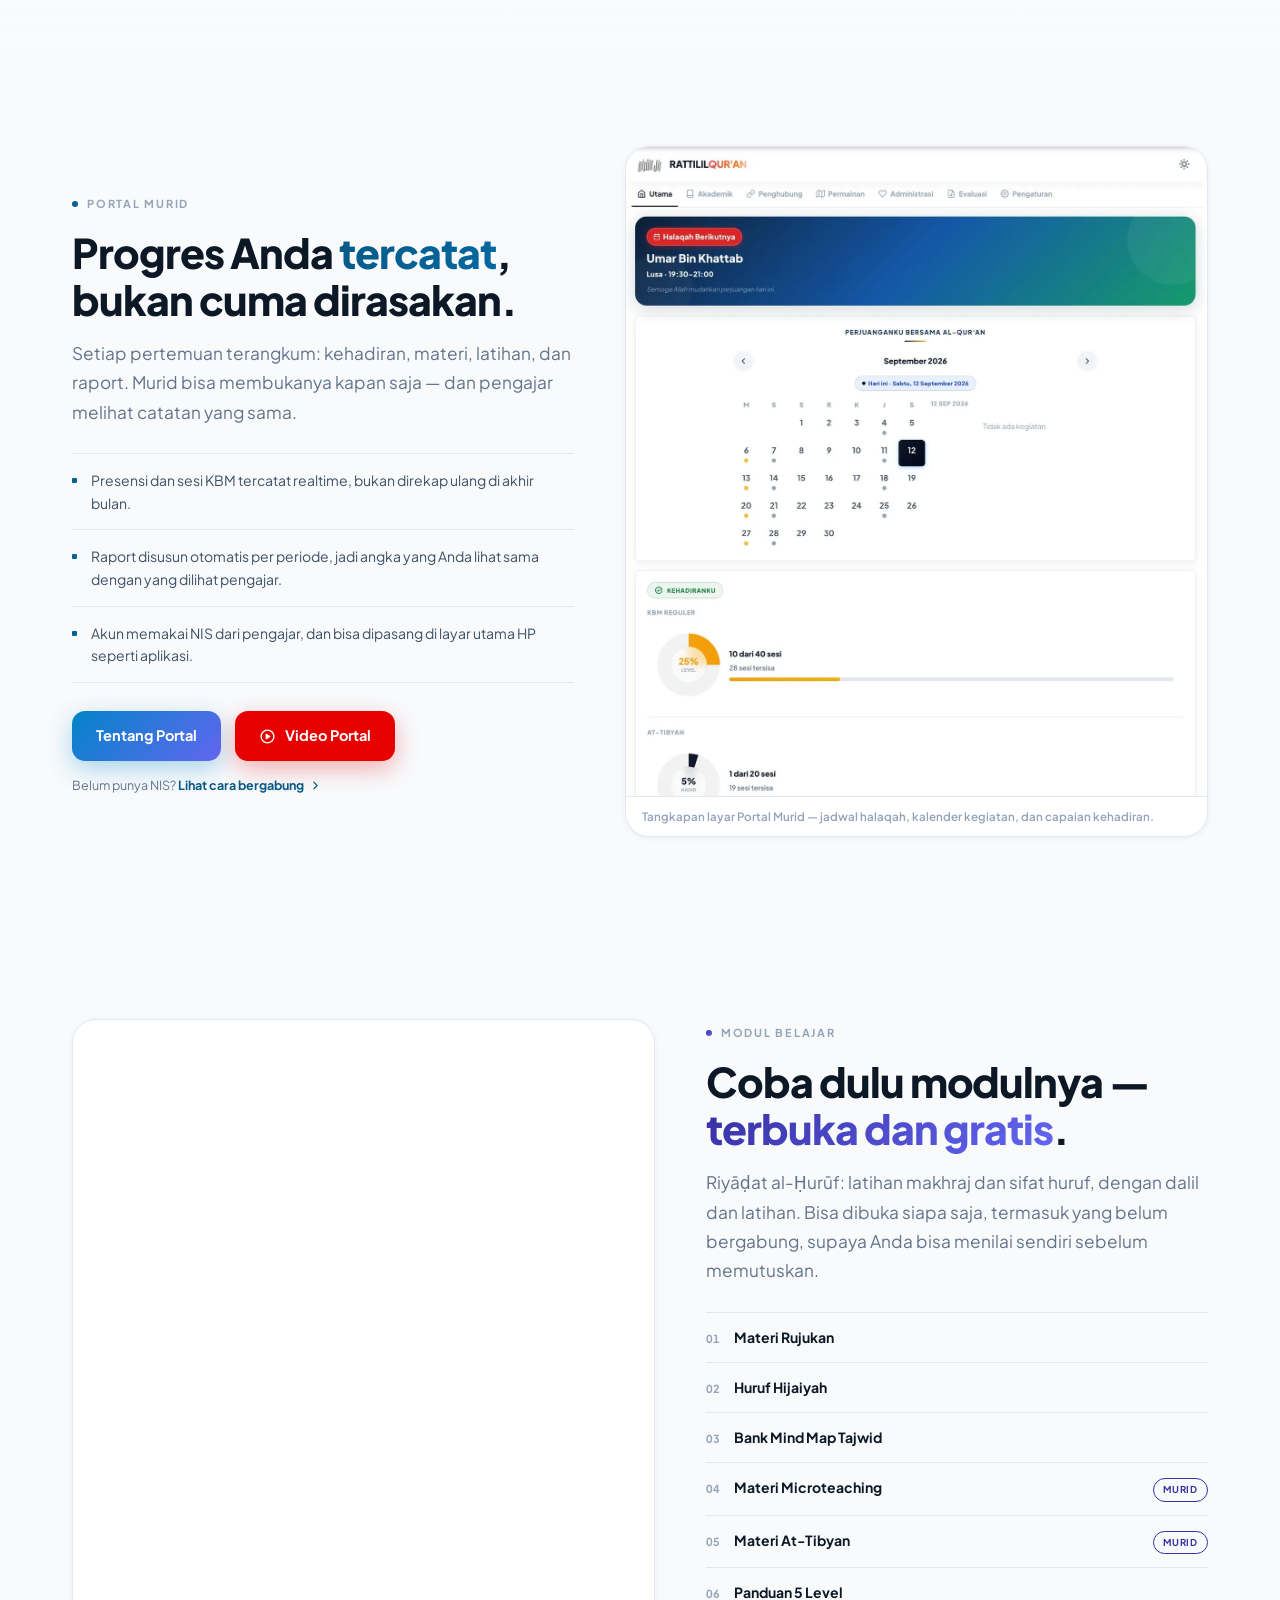
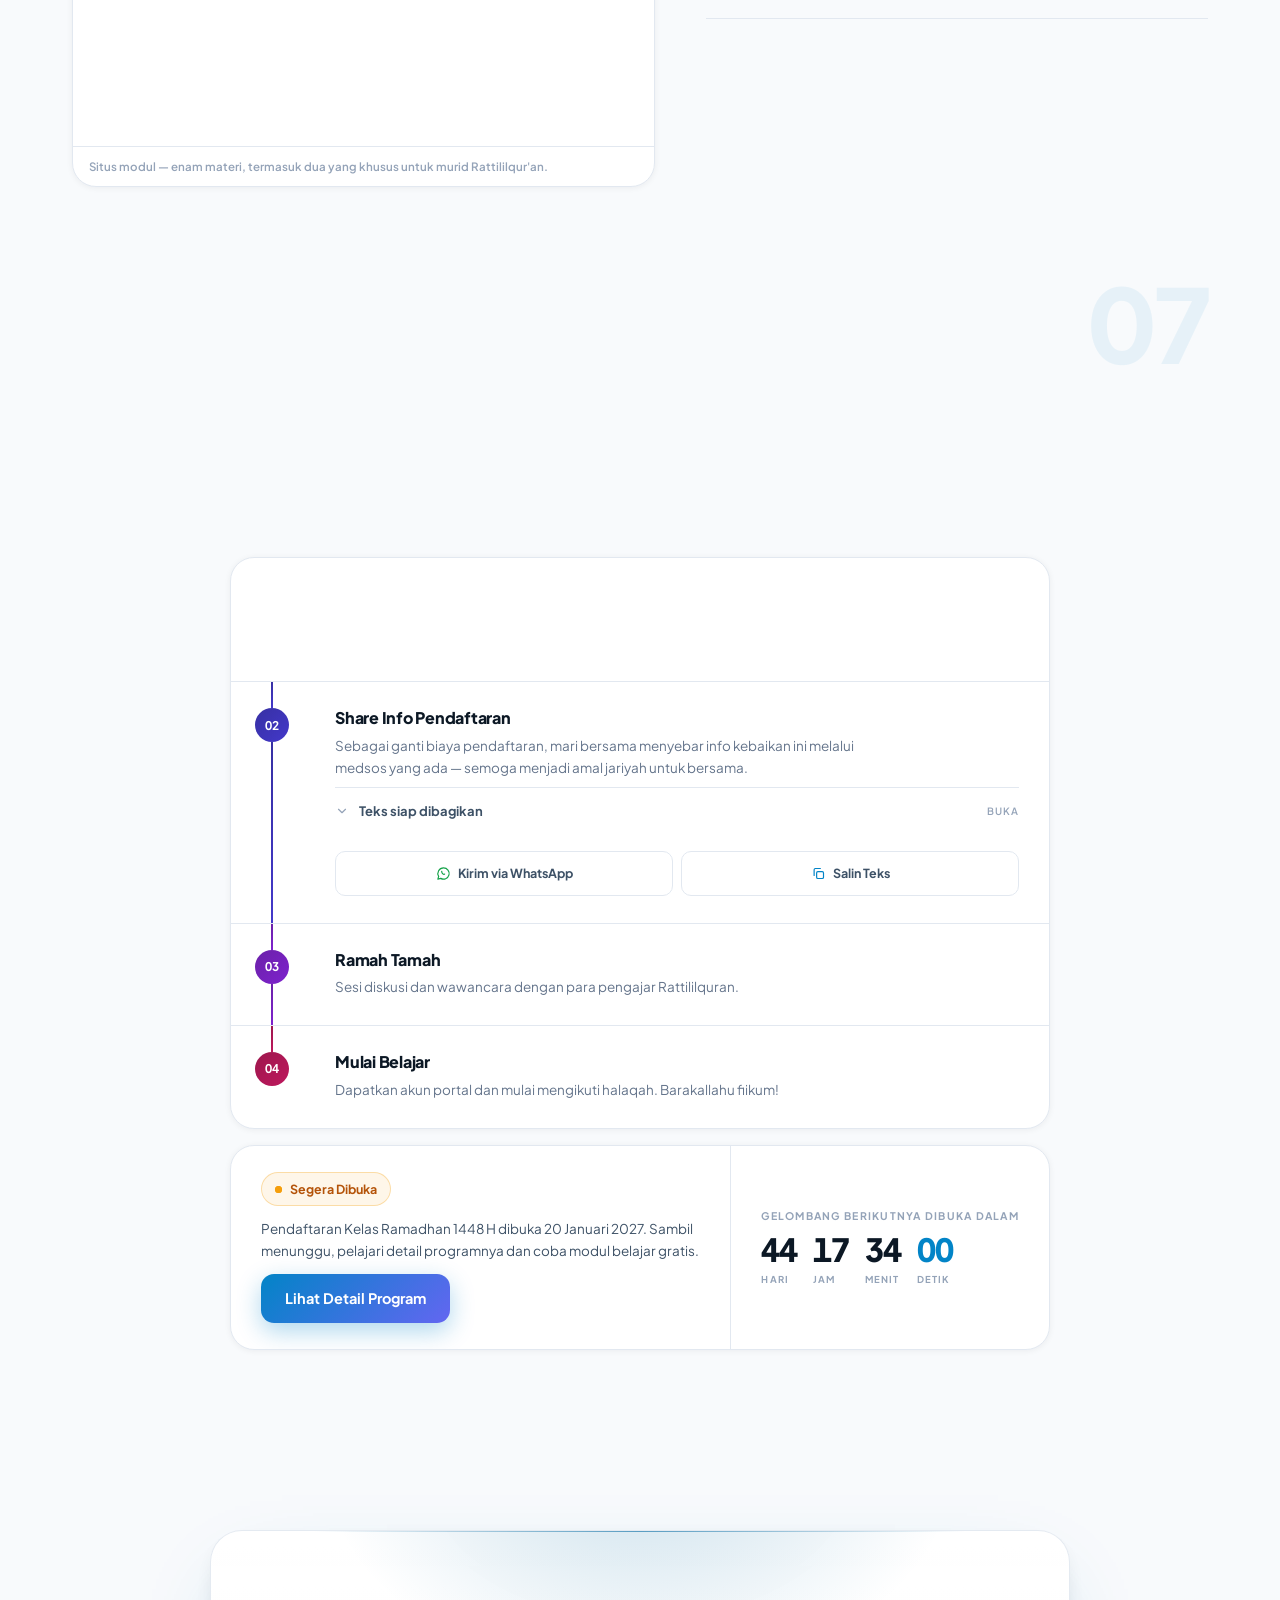
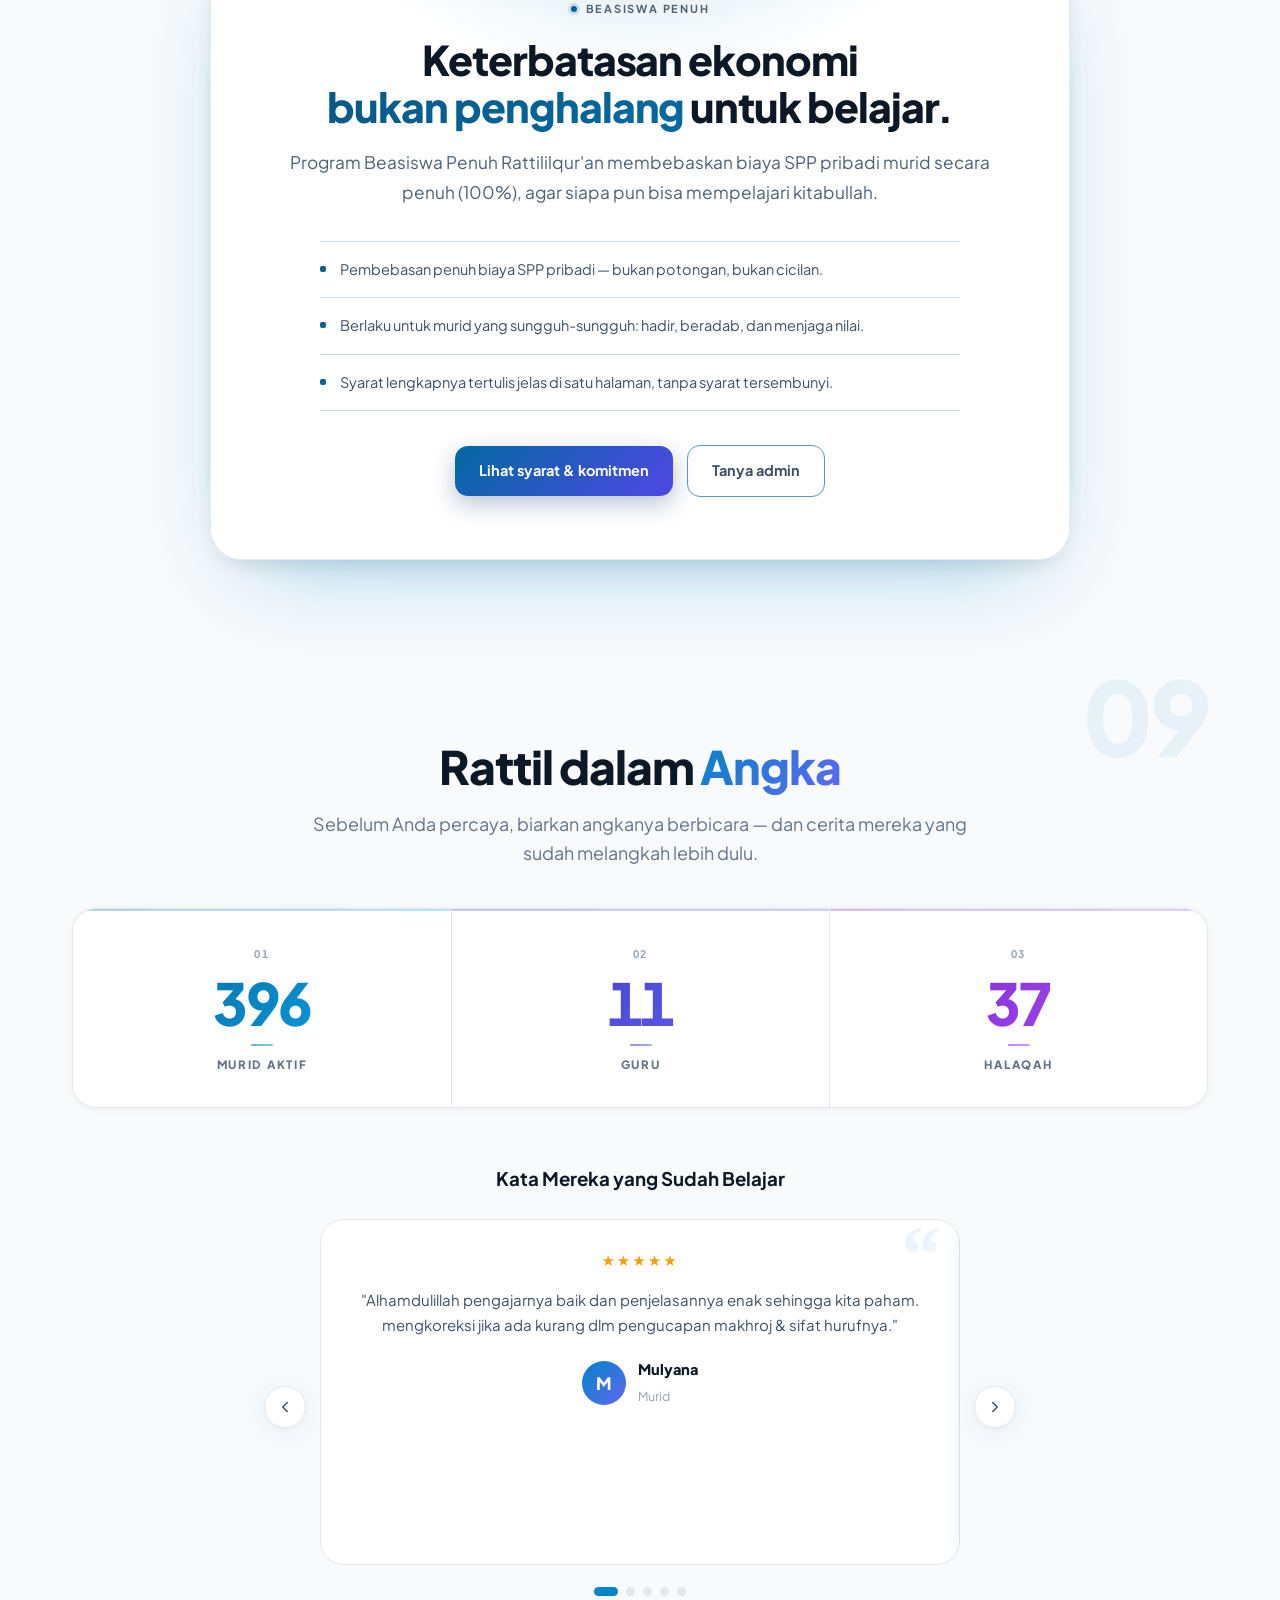
==== commit a41275f8: "Beranda: gambar sesuai ukuran tampil (logo Tentang & sampul reels) - Logo bagian Tentang (tampil 76/" ====
--- a/index.html
+++ b/index.html
@@ -2067,102 +2067,102 @@
     <button class="reels-panah reels-panah--kiri" type="button" aria-label="Geser ke kiri" aria-controls="reelsBaris" hidden><svg aria-hidden="true"><use href="#i-chevron-left"/></svg></button>
     <ul class="reels-baris" id="reelsBaris">
       <li><a class="reel-kartu" href="https://www.instagram.com/reel/DfTvC8WAjAC/" target="_blank" rel="noopener" data-ig="DfTvC8WAjAC" data-judul="Lagu VS Al-Qur'an" aria-label="Putar Reels: Lagu VS Al-Qur'an (1 menit 32 detik)">
-        <img src="assets/images/reels/lagu-vs-alquran-300.webp" srcset="assets/images/reels/lagu-vs-alquran-300.webp 300w, assets/images/reels/lagu-vs-alquran-600.webp 600w" sizes="(max-width:640px) 42vw, (max-width:900px) 27vw, 215px" width="300" height="400" alt="" loading="lazy" decoding="async">
+        <img src="assets/images/reels/lagu-vs-alquran-300.webp" srcset="assets/images/reels/lagu-vs-alquran-300.webp 300w, assets/images/reels/lagu-vs-alquran-600.webp 600w" sizes="(max-width:640px) calc(42vw - 17px), (max-width:900px) 27vw, 215px" width="300" height="400" alt="" loading="lazy" decoding="async">
         <span class="reel-putar" aria-hidden="true"><svg viewBox="0 0 24 24"><path d="M7 4.5v15l12.5-7.5z"/></svg></span>
         <span class="reel-durasi" aria-hidden="true">1:32</span>
       </a></li>
       <li><a class="reel-kartu" href="https://www.instagram.com/reel/DfQq8S7z8r5/" target="_blank" rel="noopener" data-ig="DfQq8S7z8r5" data-judul="Gelar sahabat Al-Qur'an datang dari mana?" aria-label="Putar Reels: Gelar sahabat Al-Qur'an datang dari mana? (1 menit 44 detik)">
-        <img src="assets/images/reels/gelar-sahabat-quran-300.webp" srcset="assets/images/reels/gelar-sahabat-quran-300.webp 300w, assets/images/reels/gelar-sahabat-quran-600.webp 600w" sizes="(max-width:640px) 42vw, (max-width:900px) 27vw, 215px" width="300" height="400" alt="" loading="lazy" decoding="async">
+        <img src="assets/images/reels/gelar-sahabat-quran-300.webp" srcset="assets/images/reels/gelar-sahabat-quran-300.webp 300w, assets/images/reels/gelar-sahabat-quran-600.webp 600w" sizes="(max-width:640px) calc(42vw - 17px), (max-width:900px) 27vw, 215px" width="300" height="400" alt="" loading="lazy" decoding="async">
         <span class="reel-putar" aria-hidden="true"><svg viewBox="0 0 24 24"><path d="M7 4.5v15l12.5-7.5z"/></svg></span>
         <span class="reel-durasi" aria-hidden="true">1:44</span>
       </a></li>
       <li><a class="reel-kartu" href="https://www.instagram.com/reel/DfOpC1tAHsq/" target="_blank" rel="noopener" data-ig="DfOpC1tAHsq" data-judul="Siapa sahabat Al-Qur'an?" aria-label="Putar Reels: Siapa sahabat Al-Qur'an? (1 menit 25 detik)">
-        <img src="assets/images/reels/siapa-sahabat-quran-300.webp" srcset="assets/images/reels/siapa-sahabat-quran-300.webp 300w, assets/images/reels/siapa-sahabat-quran-600.webp 600w" sizes="(max-width:640px) 42vw, (max-width:900px) 27vw, 215px" width="300" height="400" alt="" loading="lazy" decoding="async">
+        <img src="assets/images/reels/siapa-sahabat-quran-300.webp" srcset="assets/images/reels/siapa-sahabat-quran-300.webp 300w, assets/images/reels/siapa-sahabat-quran-600.webp 600w" sizes="(max-width:640px) calc(42vw - 17px), (max-width:900px) 27vw, 215px" width="300" height="400" alt="" loading="lazy" decoding="async">
         <span class="reel-putar" aria-hidden="true"><svg viewBox="0 0 24 24"><path d="M7 4.5v15l12.5-7.5z"/></svg></span>
         <span class="reel-durasi" aria-hidden="true">1:25</span>
       </a></li>
       <li><a class="reel-kartu" href="https://www.instagram.com/reel/DfMd6FBAY4z/" target="_blank" rel="noopener" data-ig="DfMd6FBAY4z" data-judul="Siapa yang akan menolong kita?" aria-label="Putar Reels: Siapa yang akan menolong kita? (1 menit 31 detik)">
-        <img src="assets/images/reels/siapa-menolong-kita-300.webp" srcset="assets/images/reels/siapa-menolong-kita-300.webp 300w, assets/images/reels/siapa-menolong-kita-600.webp 600w" sizes="(max-width:640px) 42vw, (max-width:900px) 27vw, 215px" width="300" height="400" alt="" loading="lazy" decoding="async">
+        <img src="assets/images/reels/siapa-menolong-kita-300.webp" srcset="assets/images/reels/siapa-menolong-kita-300.webp 300w, assets/images/reels/siapa-menolong-kita-600.webp 600w" sizes="(max-width:640px) calc(42vw - 17px), (max-width:900px) 27vw, 215px" width="300" height="400" alt="" loading="lazy" decoding="async">
         <span class="reel-putar" aria-hidden="true"><svg viewBox="0 0 24 24"><path d="M7 4.5v15l12.5-7.5z"/></svg></span>
         <span class="reel-durasi" aria-hidden="true">1:31</span>
       </a></li>
       <li><a class="reel-kartu" href="https://www.instagram.com/reel/DfJ1aqeAob4/" target="_blank" rel="noopener" data-ig="DfJ1aqeAob4" data-judul="Kebaikan yang terus terpancar, di dalam maupun di luar halaqah" aria-label="Putar Reels: Kebaikan yang terus terpancar, di dalam maupun di luar halaqah (1 menit 20 detik)">
-        <img src="assets/images/reels/kebaikan-terpancar-300.webp" srcset="assets/images/reels/kebaikan-terpancar-300.webp 300w, assets/images/reels/kebaikan-terpancar-600.webp 600w" sizes="(max-width:640px) 42vw, (max-width:900px) 27vw, 215px" width="300" height="400" alt="" loading="lazy" decoding="async">
+        <img src="assets/images/reels/kebaikan-terpancar-300.webp" srcset="assets/images/reels/kebaikan-terpancar-300.webp 300w, assets/images/reels/kebaikan-terpancar-600.webp 600w" sizes="(max-width:640px) calc(42vw - 17px), (max-width:900px) 27vw, 215px" width="300" height="400" alt="" loading="lazy" decoding="async">
         <span class="reel-putar" aria-hidden="true"><svg viewBox="0 0 24 24"><path d="M7 4.5v15l12.5-7.5z"/></svg></span>
         <span class="reel-durasi" aria-hidden="true">1:20</span>
       </a></li>
       <li><a class="reel-kartu" href="https://www.instagram.com/reel/DfGRSyJTGi1/" target="_blank" rel="noopener" data-ig="DfGRSyJTGi1" data-judul="Khadijah radhiyallahu 'anha mendapat predikat sebaik-baik wanita" aria-label="Putar Reels: Khadijah radhiyallahu 'anha mendapat predikat sebaik-baik wanita (1 menit 18 detik)">
-        <img src="assets/images/reels/khadijah-sebaik-wanita-300.webp" srcset="assets/images/reels/khadijah-sebaik-wanita-300.webp 300w, assets/images/reels/khadijah-sebaik-wanita-600.webp 600w" sizes="(max-width:640px) 42vw, (max-width:900px) 27vw, 215px" width="300" height="400" alt="" loading="lazy" decoding="async">
+        <img src="assets/images/reels/khadijah-sebaik-wanita-300.webp" srcset="assets/images/reels/khadijah-sebaik-wanita-300.webp 300w, assets/images/reels/khadijah-sebaik-wanita-600.webp 600w" sizes="(max-width:640px) calc(42vw - 17px), (max-width:900px) 27vw, 215px" width="300" height="400" alt="" loading="lazy" decoding="async">
         <span class="reel-putar" aria-hidden="true"><svg viewBox="0 0 24 24"><path d="M7 4.5v15l12.5-7.5z"/></svg></span>
         <span class="reel-durasi" aria-hidden="true">1:18</span>
       </a></li>
       <li><a class="reel-kartu" href="https://www.instagram.com/reel/DfDyqLmThq5/" target="_blank" rel="noopener" data-ig="DfDyqLmThq5" data-judul="Lisan ini nikmat. Untuk apa kita gunakan?" aria-label="Putar Reels: Lisan ini nikmat. Untuk apa kita gunakan? (1 menit 36 detik)">
-        <img src="assets/images/reels/lisan-nikmat-300.webp" srcset="assets/images/reels/lisan-nikmat-300.webp 300w, assets/images/reels/lisan-nikmat-600.webp 600w" sizes="(max-width:640px) 42vw, (max-width:900px) 27vw, 215px" width="300" height="400" alt="" loading="lazy" decoding="async">
+        <img src="assets/images/reels/lisan-nikmat-300.webp" srcset="assets/images/reels/lisan-nikmat-300.webp 300w, assets/images/reels/lisan-nikmat-600.webp 600w" sizes="(max-width:640px) calc(42vw - 17px), (max-width:900px) 27vw, 215px" width="300" height="400" alt="" loading="lazy" decoding="async">
         <span class="reel-putar" aria-hidden="true"><svg viewBox="0 0 24 24"><path d="M7 4.5v15l12.5-7.5z"/></svg></span>
         <span class="reel-durasi" aria-hidden="true">1:36</span>
       </a></li>
       <li><a class="reel-kartu" href="https://www.instagram.com/reel/DfBNsGpTX7i/" target="_blank" rel="noopener" data-ig="DfBNsGpTX7i" data-yt="oEyKpNCK51Q" data-judul="“Waktu saya akan habis kalau saya mengaji.”" aria-label="Putar Reels: “Waktu saya akan habis kalau saya mengaji.” (1 menit 34 detik)">
-        <img src="assets/images/reels/waktu-habis-mengaji-300.webp" srcset="assets/images/reels/waktu-habis-mengaji-300.webp 300w, assets/images/reels/waktu-habis-mengaji-600.webp 600w" sizes="(max-width:640px) 42vw, (max-width:900px) 27vw, 215px" width="300" height="400" alt="" loading="lazy" decoding="async">
+        <img src="assets/images/reels/waktu-habis-mengaji-300.webp" srcset="assets/images/reels/waktu-habis-mengaji-300.webp 300w, assets/images/reels/waktu-habis-mengaji-600.webp 600w" sizes="(max-width:640px) calc(42vw - 17px), (max-width:900px) 27vw, 215px" width="300" height="400" alt="" loading="lazy" decoding="async">
         <span class="reel-putar" aria-hidden="true"><svg viewBox="0 0 24 24"><path d="M7 4.5v15l12.5-7.5z"/></svg></span>
         <span class="reel-durasi" aria-hidden="true">1:34</span>
       </a></li>
       <li><a class="reel-kartu" href="https://www.instagram.com/reel/De-fhlMzQJZ/" target="_blank" rel="noopener" data-ig="De-fhlMzQJZ" data-judul="Masihkah kita enggan membacanya, di saat kita punya dua mata yang sempurna?" aria-label="Putar Reels: Masihkah kita enggan membacanya, di saat kita punya dua mata yang sempurna? (1 menit 5 detik)">
-        <img src="assets/images/reels/islambek-300.webp" srcset="assets/images/reels/islambek-300.webp 300w, assets/images/reels/islambek-600.webp 600w" sizes="(max-width:640px) 42vw, (max-width:900px) 27vw, 215px" width="300" height="400" alt="" loading="lazy" decoding="async">
+        <img src="assets/images/reels/islambek-300.webp" srcset="assets/images/reels/islambek-300.webp 300w, assets/images/reels/islambek-600.webp 600w" sizes="(max-width:640px) calc(42vw - 17px), (max-width:900px) 27vw, 215px" width="300" height="400" alt="" loading="lazy" decoding="async">
         <span class="reel-putar" aria-hidden="true"><svg viewBox="0 0 24 24"><path d="M7 4.5v15l12.5-7.5z"/></svg></span>
         <span class="reel-durasi" aria-hidden="true">1:05</span>
       </a></li>
       <li><a class="reel-kartu" href="https://www.instagram.com/reel/De77sp5TK5Y/" target="_blank" rel="noopener" data-ig="De77sp5TK5Y" data-judul="Tidak ada alasan untuk tidak membacanya" aria-label="Putar Reels: Tidak ada alasan untuk tidak membacanya (1 menit 40 detik)">
-        <img src="assets/images/reels/tidak-ada-alasan-300.webp" srcset="assets/images/reels/tidak-ada-alasan-300.webp 300w, assets/images/reels/tidak-ada-alasan-600.webp 600w" sizes="(max-width:640px) 42vw, (max-width:900px) 27vw, 215px" width="300" height="400" alt="" loading="lazy" decoding="async">
+        <img src="assets/images/reels/tidak-ada-alasan-300.webp" srcset="assets/images/reels/tidak-ada-alasan-300.webp 300w, assets/images/reels/tidak-ada-alasan-600.webp 600w" sizes="(max-width:640px) calc(42vw - 17px), (max-width:900px) 27vw, 215px" width="300" height="400" alt="" loading="lazy" decoding="async">
         <span class="reel-putar" aria-hidden="true"><svg viewBox="0 0 24 24"><path d="M7 4.5v15l12.5-7.5z"/></svg></span>
         <span class="reel-durasi" aria-hidden="true">1:40</span>
       </a></li>
       <li><a class="reel-kartu" href="https://www.instagram.com/reel/De5UFUezgnI/" target="_blank" rel="noopener" data-ig="De5UFUezgnI" data-judul="Siapa manusia terbaik?" aria-label="Putar Reels: Siapa manusia terbaik? (1 menit 18 detik)">
-        <img src="assets/images/reels/manusia-terbaik-300.webp" srcset="assets/images/reels/manusia-terbaik-300.webp 300w, assets/images/reels/manusia-terbaik-600.webp 600w" sizes="(max-width:640px) 42vw, (max-width:900px) 27vw, 215px" width="300" height="400" alt="" loading="lazy" decoding="async">
+        <img src="assets/images/reels/manusia-terbaik-300.webp" srcset="assets/images/reels/manusia-terbaik-300.webp 300w, assets/images/reels/manusia-terbaik-600.webp 600w" sizes="(max-width:640px) calc(42vw - 17px), (max-width:900px) 27vw, 215px" width="300" height="400" alt="" loading="lazy" decoding="async">
         <span class="reel-putar" aria-hidden="true"><svg viewBox="0 0 24 24"><path d="M7 4.5v15l12.5-7.5z"/></svg></span>
         <span class="reel-durasi" aria-hidden="true">1:18</span>
       </a></li>
       <li><a class="reel-kartu" href="https://www.instagram.com/reel/De28SlUzmVD/" target="_blank" rel="noopener" data-ig="De28SlUzmVD" data-judul="Satu huruf Al-Qur'an, kenapa tidak langsung sepuluh?" aria-label="Putar Reels: Satu huruf Al-Qur'an, kenapa tidak langsung sepuluh? (1 menit 21 detik)">
-        <img src="assets/images/reels/satu-huruf-sepuluh-300.webp" srcset="assets/images/reels/satu-huruf-sepuluh-300.webp 300w, assets/images/reels/satu-huruf-sepuluh-600.webp 600w" sizes="(max-width:640px) 42vw, (max-width:900px) 27vw, 215px" width="300" height="400" alt="" loading="lazy" decoding="async">
+        <img src="assets/images/reels/satu-huruf-sepuluh-300.webp" srcset="assets/images/reels/satu-huruf-sepuluh-300.webp 300w, assets/images/reels/satu-huruf-sepuluh-600.webp 600w" sizes="(max-width:640px) calc(42vw - 17px), (max-width:900px) 27vw, 215px" width="300" height="400" alt="" loading="lazy" decoding="async">
         <span class="reel-putar" aria-hidden="true"><svg viewBox="0 0 24 24"><path d="M7 4.5v15l12.5-7.5z"/></svg></span>
         <span class="reel-durasi" aria-hidden="true">1:21</span>
       </a></li>
       <li><a class="reel-kartu" href="https://www.instagram.com/reel/De0ni3uzp4c/" target="_blank" rel="noopener" data-ig="De0ni3uzp4c" data-yt="nd_2C3rRT6E" data-judul="Hadir di halaqah untuk membetulkan satu huruf. Ada yang ikut terhapus" aria-label="Putar Reels: Hadir di halaqah untuk membetulkan satu huruf. Ada yang ikut terhapus (1 menit 23 detik)">
-        <img src="assets/images/reels/ada-yang-terhapus-300.webp" srcset="assets/images/reels/ada-yang-terhapus-300.webp 300w, assets/images/reels/ada-yang-terhapus-600.webp 600w" sizes="(max-width:640px) 42vw, (max-width:900px) 27vw, 215px" width="300" height="400" alt="" loading="lazy" decoding="async">
+        <img src="assets/images/reels/ada-yang-terhapus-300.webp" srcset="assets/images/reels/ada-yang-terhapus-300.webp 300w, assets/images/reels/ada-yang-terhapus-600.webp 600w" sizes="(max-width:640px) calc(42vw - 17px), (max-width:900px) 27vw, 215px" width="300" height="400" alt="" loading="lazy" decoding="async">
         <span class="reel-putar" aria-hidden="true"><svg viewBox="0 0 24 24"><path d="M7 4.5v15l12.5-7.5z"/></svg></span>
         <span class="reel-durasi" aria-hidden="true">1:23</span>
       </a></li>
       <li><a class="reel-kartu" href="https://www.instagram.com/reel/DewGZnXA_em/" target="_blank" rel="noopener" data-ig="DewGZnXA_em" data-judul="Belajar membaca Al-Qur'an terasa terlalu berat untuk dimulai?" aria-label="Putar Reels: Belajar membaca Al-Qur'an terasa terlalu berat untuk dimulai? (57 detik)">
-        <img src="assets/images/reels/asy-syarh-5-6-300.webp" srcset="assets/images/reels/asy-syarh-5-6-300.webp 300w, assets/images/reels/asy-syarh-5-6-600.webp 600w" sizes="(max-width:640px) 42vw, (max-width:900px) 27vw, 215px" width="300" height="400" alt="" loading="lazy" decoding="async">
+        <img src="assets/images/reels/asy-syarh-5-6-300.webp" srcset="assets/images/reels/asy-syarh-5-6-300.webp 300w, assets/images/reels/asy-syarh-5-6-600.webp 600w" sizes="(max-width:640px) calc(42vw - 17px), (max-width:900px) 27vw, 215px" width="300" height="400" alt="" loading="lazy" decoding="async">
         <span class="reel-putar" aria-hidden="true"><svg viewBox="0 0 24 24"><path d="M7 4.5v15l12.5-7.5z"/></svg></span>
         <span class="reel-durasi" aria-hidden="true">0:57</span>
       </a></li>
       <li><a class="reel-kartu" href="https://www.instagram.com/reel/Desn5UpTTrA/" target="_blank" rel="noopener" data-ig="Desn5UpTTrA" data-judul="Dari daftar sampai diterima" aria-label="Putar Reels: Dari daftar sampai diterima (55 detik)">
-        <img src="assets/images/reels/daftar-sampai-diterima-300.webp" srcset="assets/images/reels/daftar-sampai-diterima-300.webp 300w, assets/images/reels/daftar-sampai-diterima-600.webp 600w" sizes="(max-width:640px) 42vw, (max-width:900px) 27vw, 215px" width="300" height="400" alt="" loading="lazy" decoding="async">
+        <img src="assets/images/reels/daftar-sampai-diterima-300.webp" srcset="assets/images/reels/daftar-sampai-diterima-300.webp 300w, assets/images/reels/daftar-sampai-diterima-600.webp 600w" sizes="(max-width:640px) calc(42vw - 17px), (max-width:900px) 27vw, 215px" width="300" height="400" alt="" loading="lazy" decoding="async">
         <span class="reel-putar" aria-hidden="true"><svg viewBox="0 0 24 24"><path d="M7 4.5v15l12.5-7.5z"/></svg></span>
         <span class="reel-durasi" aria-hidden="true">0:55</span>
       </a></li>
       <li><a class="reel-kartu" href="https://www.instagram.com/reel/DeqEDEdTij2/" target="_blank" rel="noopener" data-ig="DeqEDEdTij2" data-judul="Ingin mengajari anak mengaji, tapi bacaan sendiri masih terbata-bata?" aria-label="Putar Reels: Ingin mengajari anak mengaji, tapi bacaan sendiri masih terbata-bata? (58 detik)">
-        <img src="assets/images/reels/mengajari-anak-300.webp" srcset="assets/images/reels/mengajari-anak-300.webp 300w, assets/images/reels/mengajari-anak-600.webp 600w" sizes="(max-width:640px) 42vw, (max-width:900px) 27vw, 215px" width="300" height="400" alt="" loading="lazy" decoding="async">
+        <img src="assets/images/reels/mengajari-anak-300.webp" srcset="assets/images/reels/mengajari-anak-300.webp 300w, assets/images/reels/mengajari-anak-600.webp 600w" sizes="(max-width:640px) calc(42vw - 17px), (max-width:900px) 27vw, 215px" width="300" height="400" alt="" loading="lazy" decoding="async">
         <span class="reel-putar" aria-hidden="true"><svg viewBox="0 0 24 24"><path d="M7 4.5v15l12.5-7.5z"/></svg></span>
         <span class="reel-durasi" aria-hidden="true">0:58</span>
       </a></li>
       <li><a class="reel-kartu" href="https://www.instagram.com/reel/DendwNCTYmZ/" target="_blank" rel="noopener" data-ig="DendwNCTYmZ" data-yt="HCQZ4Dx0Y_Q" data-judul="72,25% muslim di Indonesia masih buta huruf Al-Qur'an" aria-label="Putar Reels: 72,25% muslim di Indonesia masih buta huruf Al-Qur'an (1 menit)">
-        <img src="assets/images/reels/buta-huruf-alquran-300.webp" srcset="assets/images/reels/buta-huruf-alquran-300.webp 300w, assets/images/reels/buta-huruf-alquran-600.webp 600w" sizes="(max-width:640px) 42vw, (max-width:900px) 27vw, 215px" width="300" height="400" alt="" loading="lazy" decoding="async">
+        <img src="assets/images/reels/buta-huruf-alquran-300.webp" srcset="assets/images/reels/buta-huruf-alquran-300.webp 300w, assets/images/reels/buta-huruf-alquran-600.webp 600w" sizes="(max-width:640px) calc(42vw - 17px), (max-width:900px) 27vw, 215px" width="300" height="400" alt="" loading="lazy" decoding="async">
         <span class="reel-putar" aria-hidden="true"><svg viewBox="0 0 24 24"><path d="M7 4.5v15l12.5-7.5z"/></svg></span>
         <span class="reel-durasi" aria-hidden="true">1:00</span>
       </a></li>
       <li><a class="reel-kartu" href="https://www.instagram.com/reel/DekuHBdztyb/" target="_blank" rel="noopener" data-ig="DekuHBdztyb" data-yt="aUp_oJyRWWg" data-judul="Selain belajar Al-Qur'an, kita juga diajarkan cara mengajarkannya" aria-label="Putar Reels: Selain belajar Al-Qur'an, kita juga diajarkan cara mengajarkannya (1 menit)">
-        <img src="assets/images/reels/microteaching-300.webp" srcset="assets/images/reels/microteaching-300.webp 300w, assets/images/reels/microteaching-600.webp 600w" sizes="(max-width:640px) 42vw, (max-width:900px) 27vw, 215px" width="300" height="400" alt="" loading="lazy" decoding="async">
+        <img src="assets/images/reels/microteaching-300.webp" srcset="assets/images/reels/microteaching-300.webp 300w, assets/images/reels/microteaching-600.webp 600w" sizes="(max-width:640px) calc(42vw - 17px), (max-width:900px) 27vw, 215px" width="300" height="400" alt="" loading="lazy" decoding="async">
         <span class="reel-putar" aria-hidden="true"><svg viewBox="0 0 24 24"><path d="M7 4.5v15l12.5-7.5z"/></svg></span>
         <span class="reel-durasi" aria-hidden="true">1:00</span>
       </a></li>
       <li><a class="reel-kartu" href="https://www.instagram.com/reel/DeilEapz8yF/" target="_blank" rel="noopener" data-ig="DeilEapz8yF" data-yt="k9ReQZTHbBQ" data-judul="Belajar tartil itu tidak ribet" aria-label="Putar Reels: Belajar tartil itu tidak ribet (1 menit)">
-        <img src="assets/images/reels/tartil-tidak-ribet-300.webp" srcset="assets/images/reels/tartil-tidak-ribet-300.webp 300w, assets/images/reels/tartil-tidak-ribet-600.webp 600w" sizes="(max-width:640px) 42vw, (max-width:900px) 27vw, 215px" width="300" height="400" alt="" loading="lazy" decoding="async">
+        <img src="assets/images/reels/tartil-tidak-ribet-300.webp" srcset="assets/images/reels/tartil-tidak-ribet-300.webp 300w, assets/images/reels/tartil-tidak-ribet-600.webp 600w" sizes="(max-width:640px) calc(42vw - 17px), (max-width:900px) 27vw, 215px" width="300" height="400" alt="" loading="lazy" decoding="async">
         <span class="reel-putar" aria-hidden="true"><svg viewBox="0 0 24 24"><path d="M7 4.5v15l12.5-7.5z"/></svg></span>
         <span class="reel-durasi" aria-hidden="true">1:00</span>
       </a></li>
       <li><a class="reel-kartu" href="https://www.instagram.com/reel/DefrHAjzsXO/" target="_blank" rel="noopener" data-ig="DefrHAjzsXO" data-judul="Dalil makhraj dan sifat huruf, dibacakan Syaikh Dr. Yahya Al-Ghautsani" aria-label="Putar Reels: Dalil makhraj dan sifat huruf, dibacakan Syaikh Dr. Yahya Al-Ghautsani (39 detik)">
-        <img src="assets/images/reels/dalil-makhraj-sifat-300.webp" srcset="assets/images/reels/dalil-makhraj-sifat-300.webp 300w, assets/images/reels/dalil-makhraj-sifat-600.webp 600w" sizes="(max-width:640px) 42vw, (max-width:900px) 27vw, 215px" width="300" height="400" alt="" loading="lazy" decoding="async">
+        <img src="assets/images/reels/dalil-makhraj-sifat-300.webp" srcset="assets/images/reels/dalil-makhraj-sifat-300.webp 300w, assets/images/reels/dalil-makhraj-sifat-600.webp 600w" sizes="(max-width:640px) calc(42vw - 17px), (max-width:900px) 27vw, 215px" width="300" height="400" alt="" loading="lazy" decoding="async">
         <span class="reel-putar" aria-hidden="true"><svg viewBox="0 0 24 24"><path d="M7 4.5v15l12.5-7.5z"/></svg></span>
         <span class="reel-durasi" aria-hidden="true">0:39</span>
       </a></li>
@@ -2386,8 +2386,8 @@
       <div class="nikola-right-sticky">
         <div class="nikola-brand-card is-centered" id="nikolaBrandCard">
           <div class="nikola-hero-logo">
-            <picture class="light"><source type="image/webp" srcset="assets/images/logo-abu-512.webp"><img src="assets/images/logo-abu.png" alt="Rattililqur'an"></picture>
-            <picture class="dark"><source type="image/webp" srcset="assets/images/logo-putih-512.webp"><img src="assets/images/logo-putih.png" alt="Rattililqur'an" loading="lazy"></picture>
+            <picture class="light"><source type="image/webp" srcset="assets/images/logo-abu-160.webp 160w, assets/images/logo-abu-256.webp 256w, assets/images/logo-abu-512.webp 512w" sizes="(max-width:900px) 76px, 124px"><img src="assets/images/logo-abu.png" alt="Rattililqur'an" loading="lazy" decoding="async"></picture>
+            <picture class="dark"><source type="image/webp" srcset="assets/images/logo-putih-160.webp 160w, assets/images/logo-putih-256.webp 256w, assets/images/logo-putih-512.webp 512w" sizes="(max-width:900px) 76px, 124px"><img src="assets/images/logo-putih.png" alt="Rattililqur'an" loading="lazy" decoding="async"></picture>
           </div>
           <h2 class="nikola-hero-title"><span class="nh-line">Bagaimana Kami</span> <span class="hook-red">Menemani</span></h2>
           <p class="nikola-hero-sub">Kabar baiknya: keresahan ini bisa dijawab langkah demi langkah — dengan metode yang terstruktur, pengajar yang sabar, dan progres yang terpantau, Biidznillah.</p>
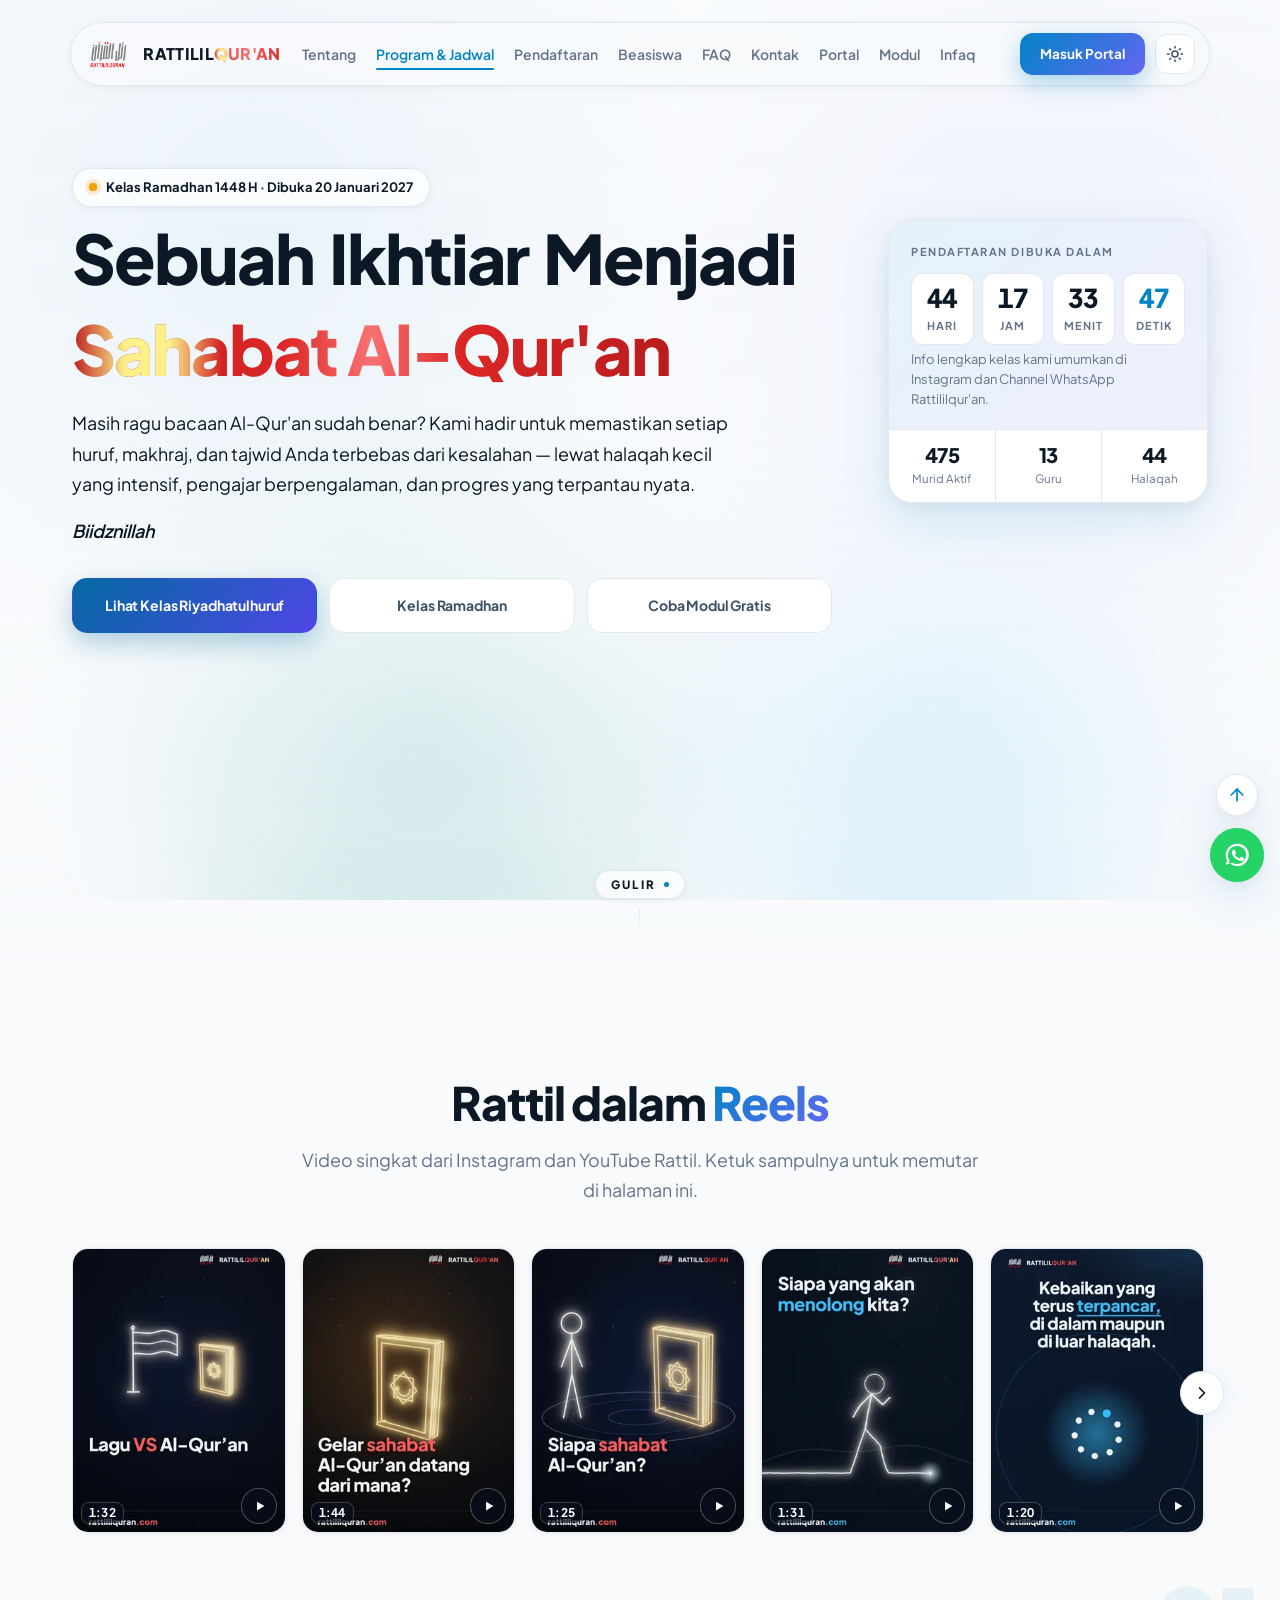
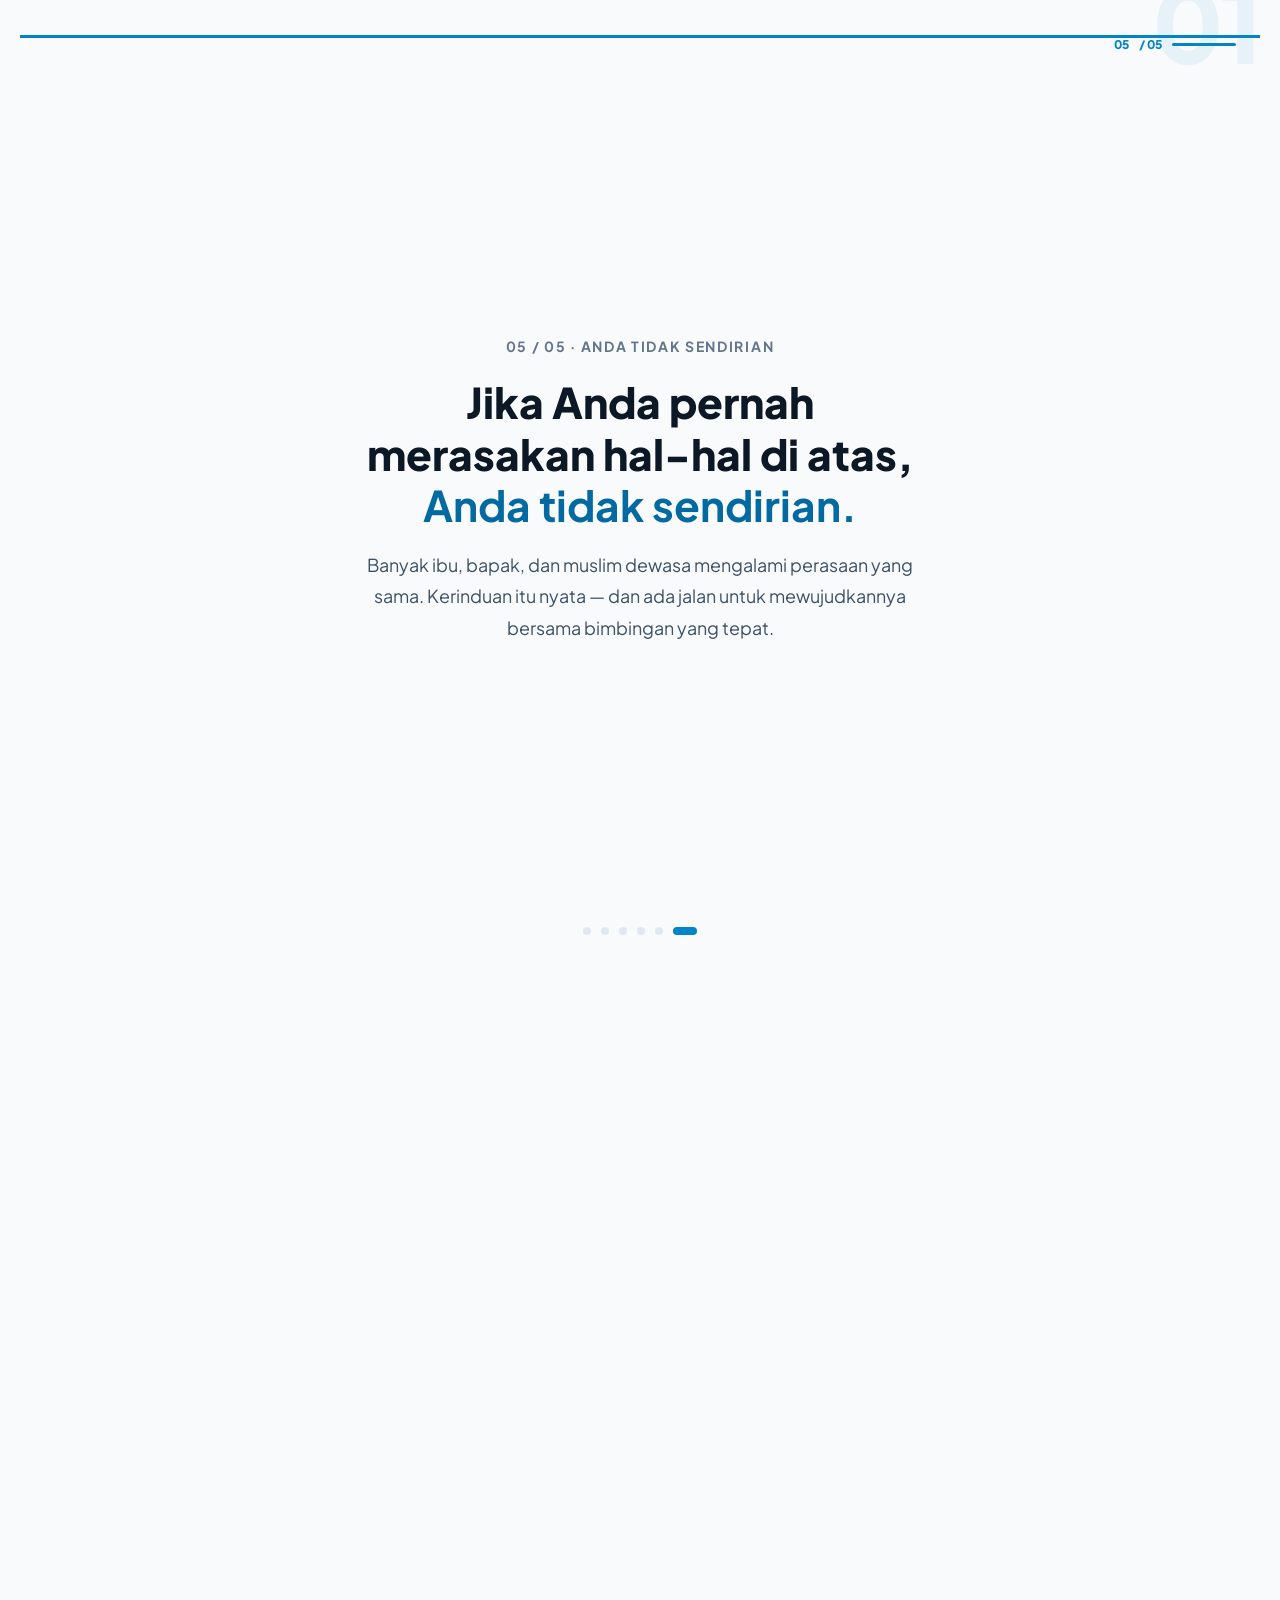
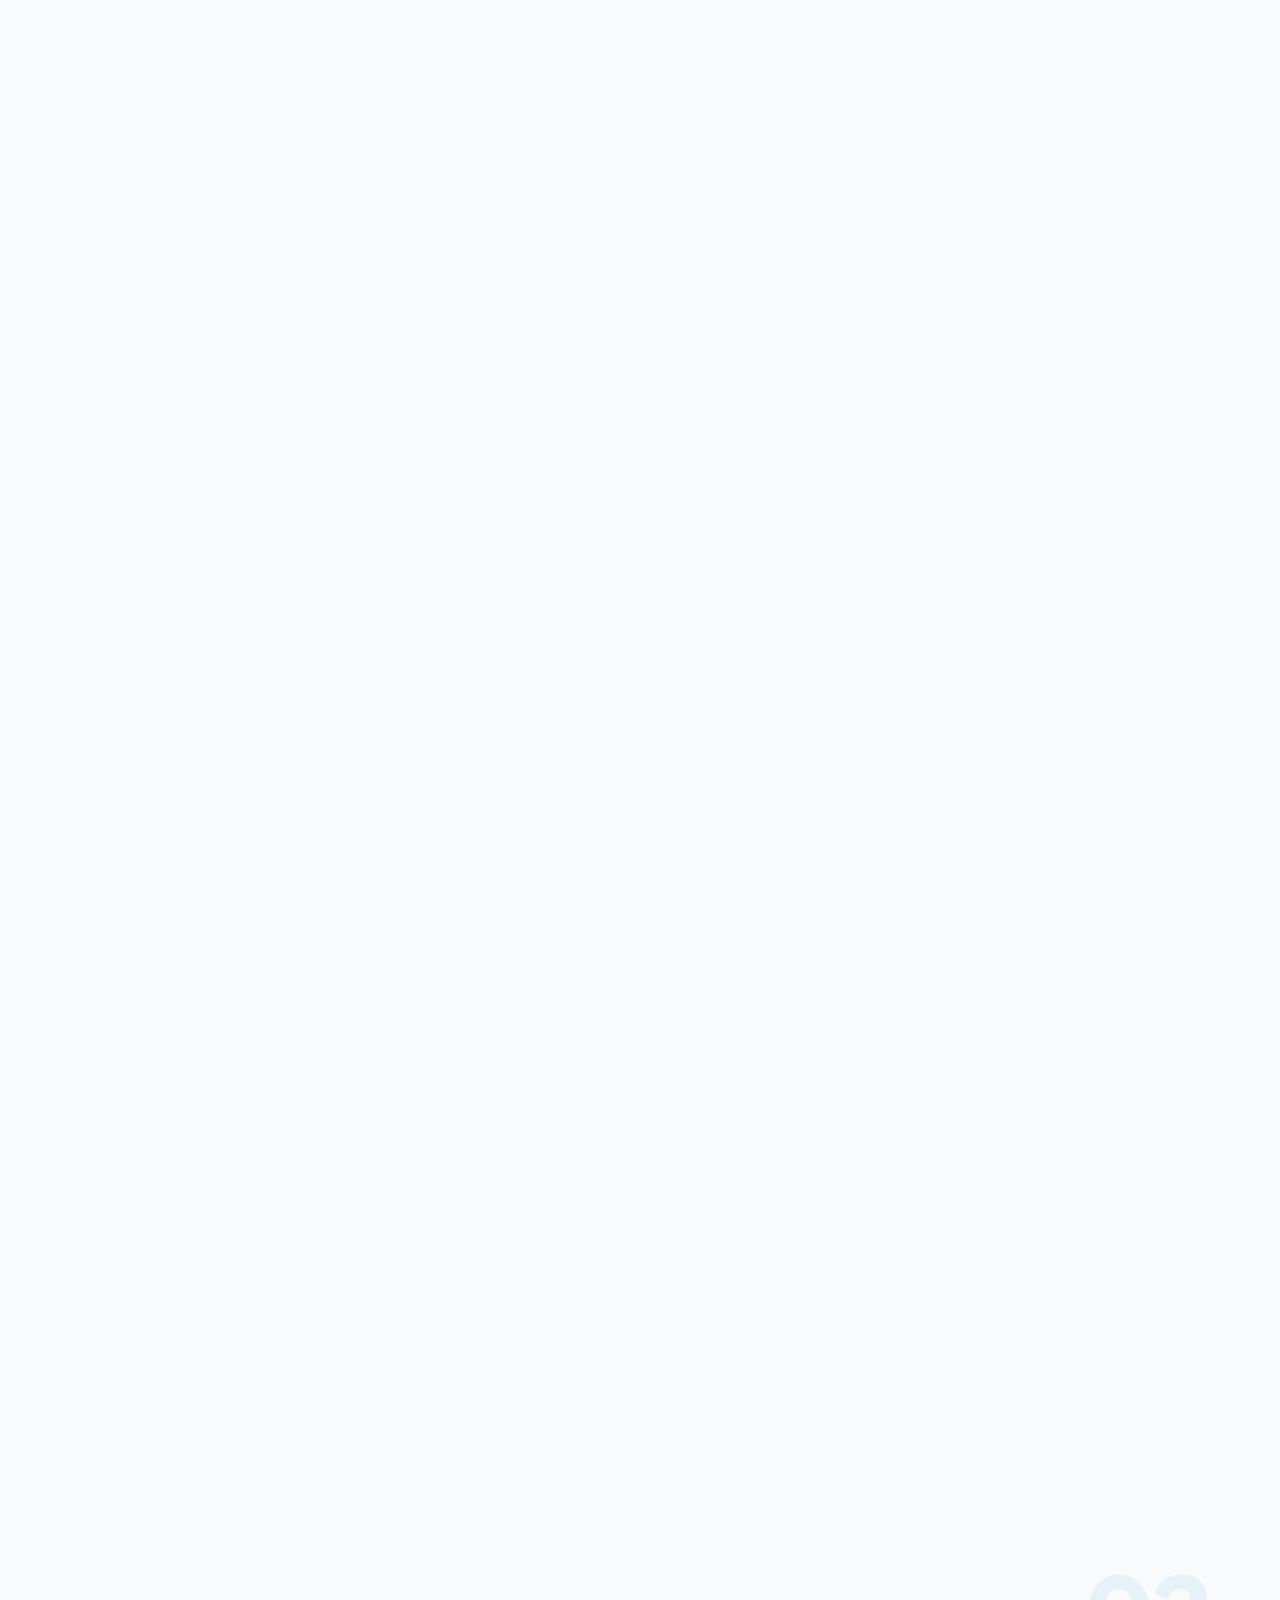
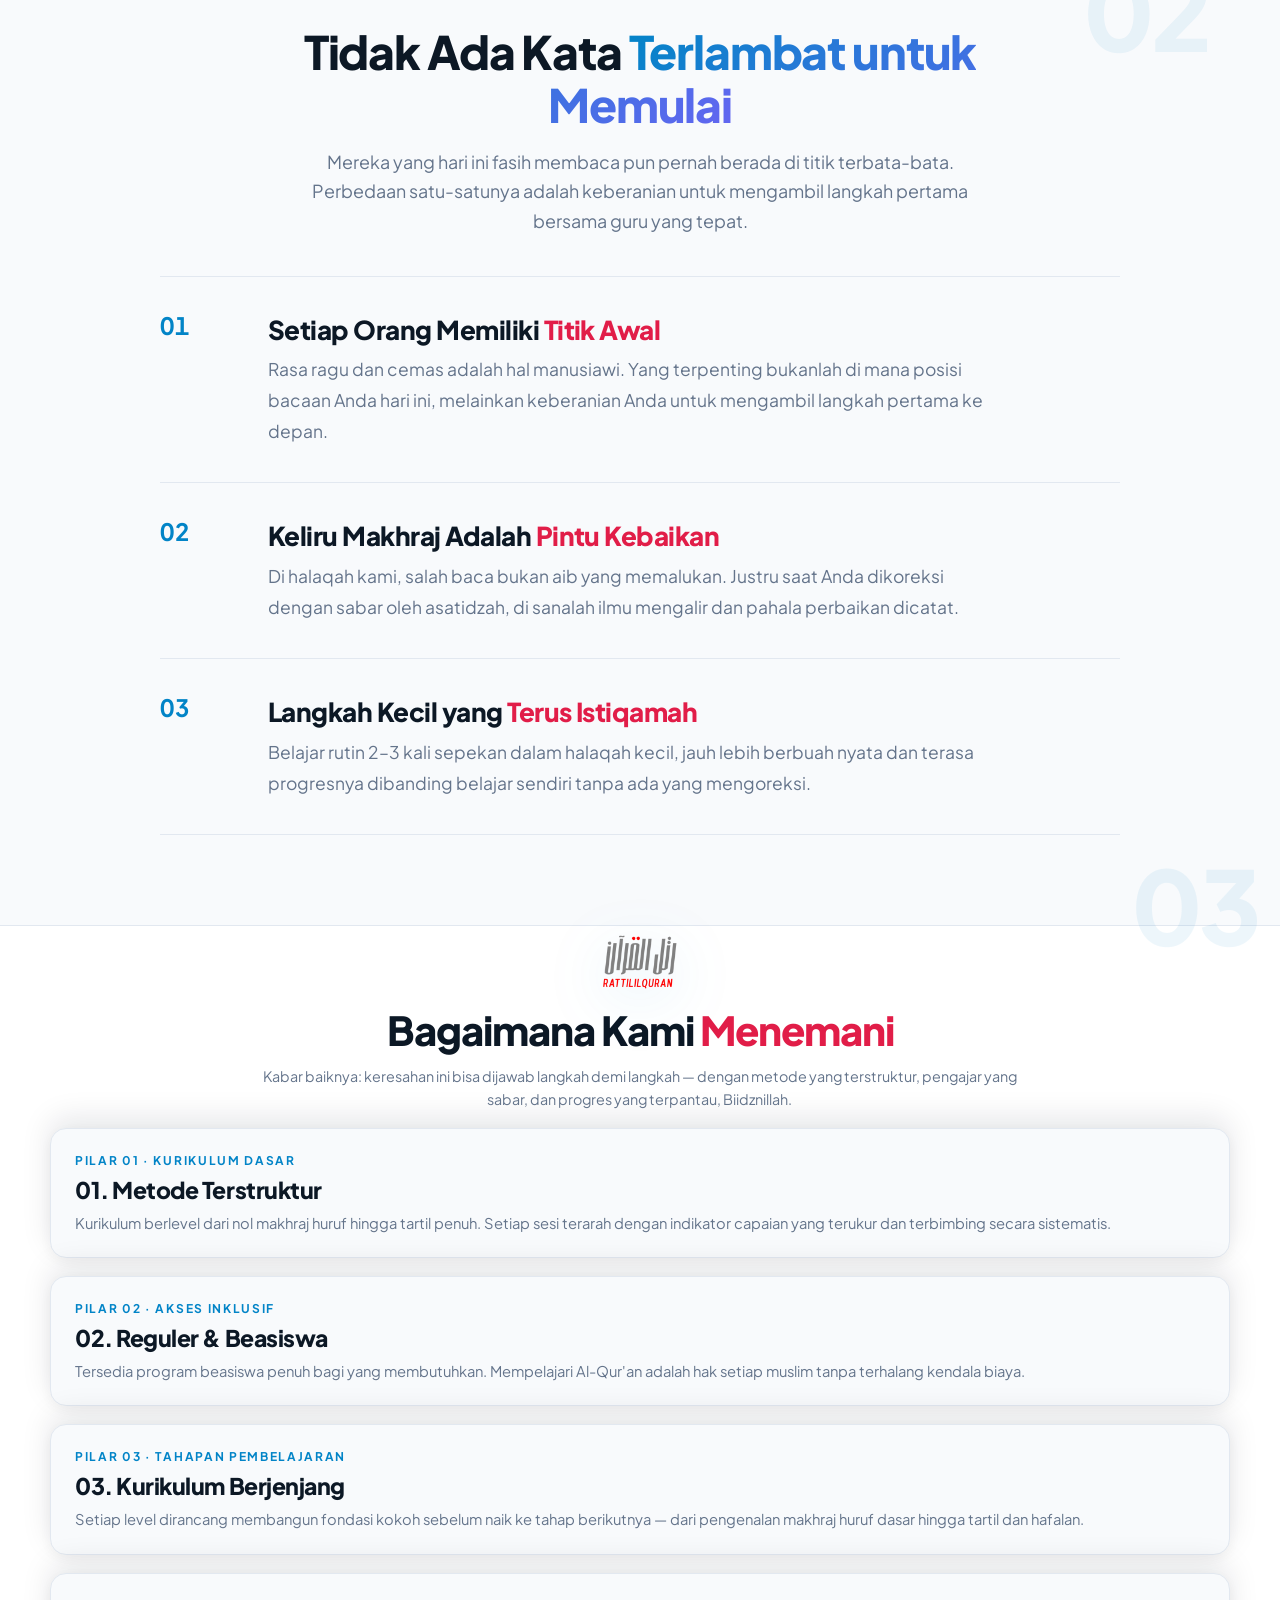
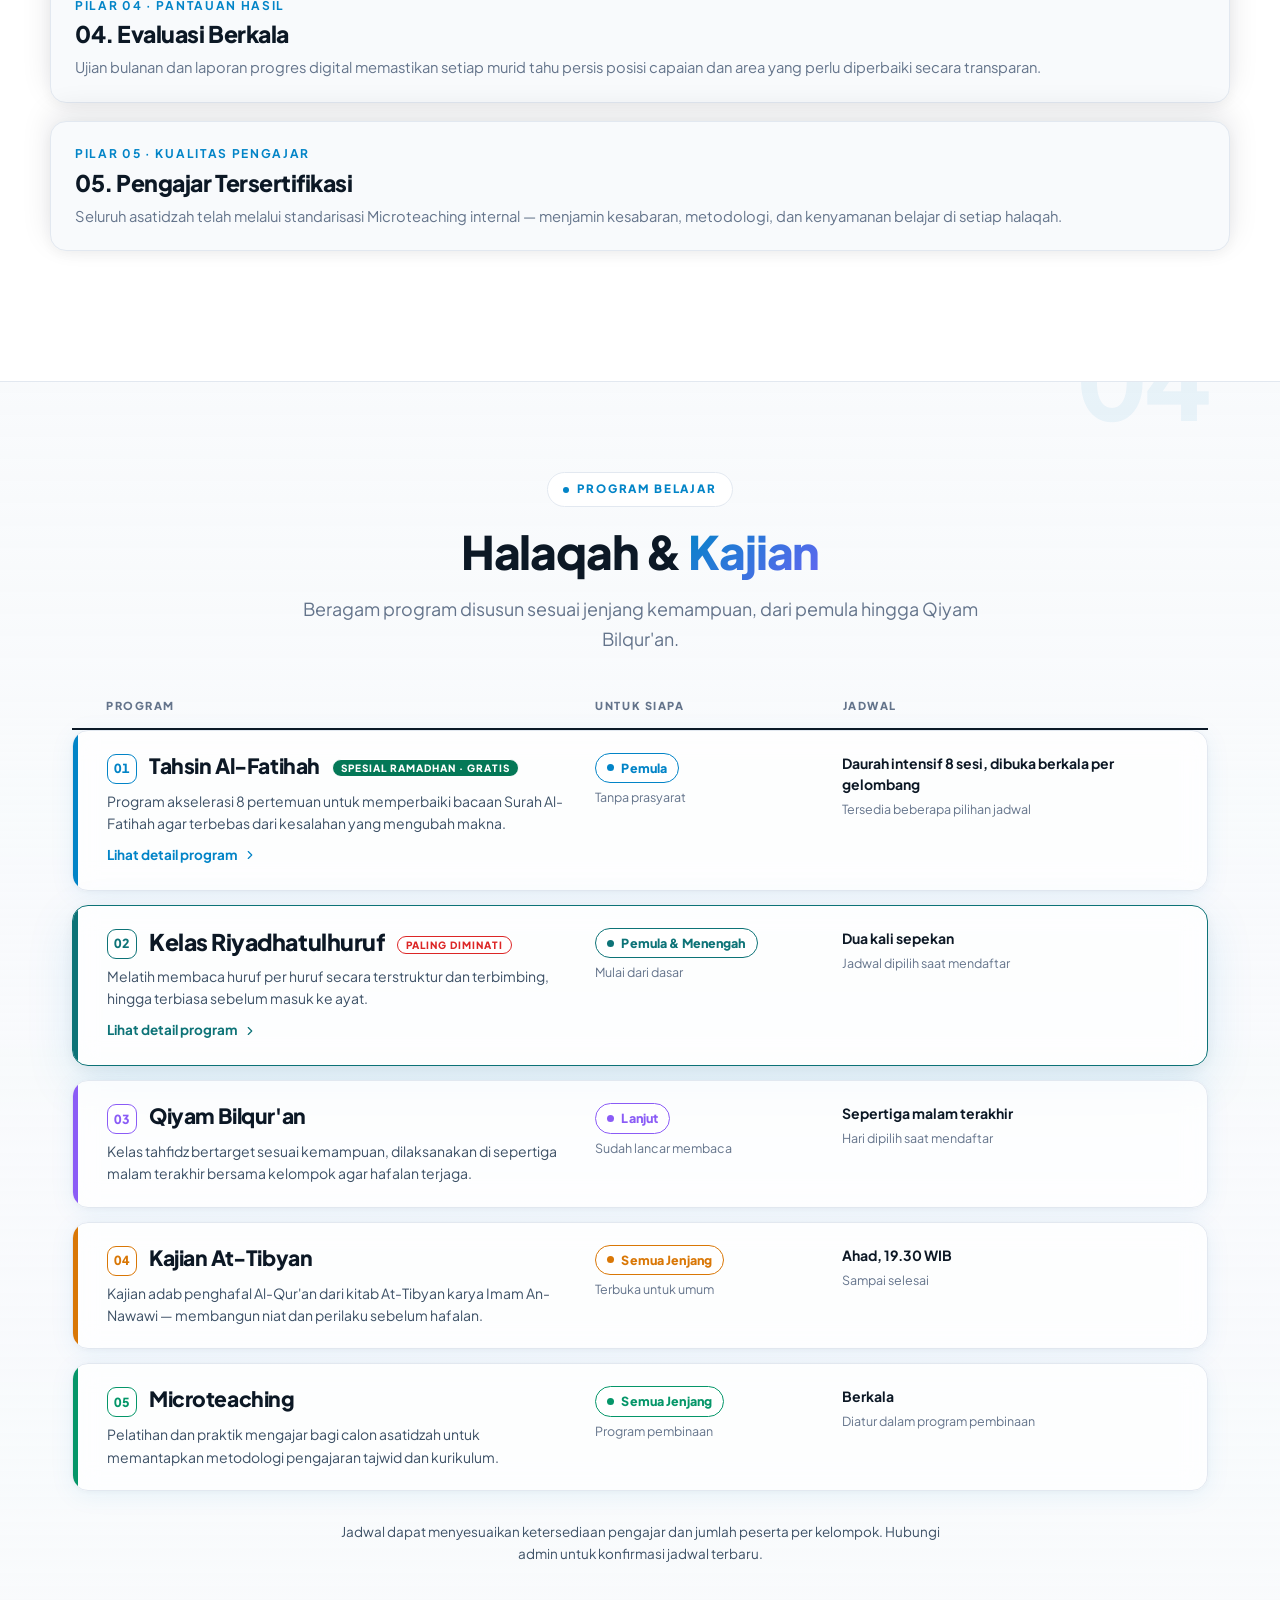
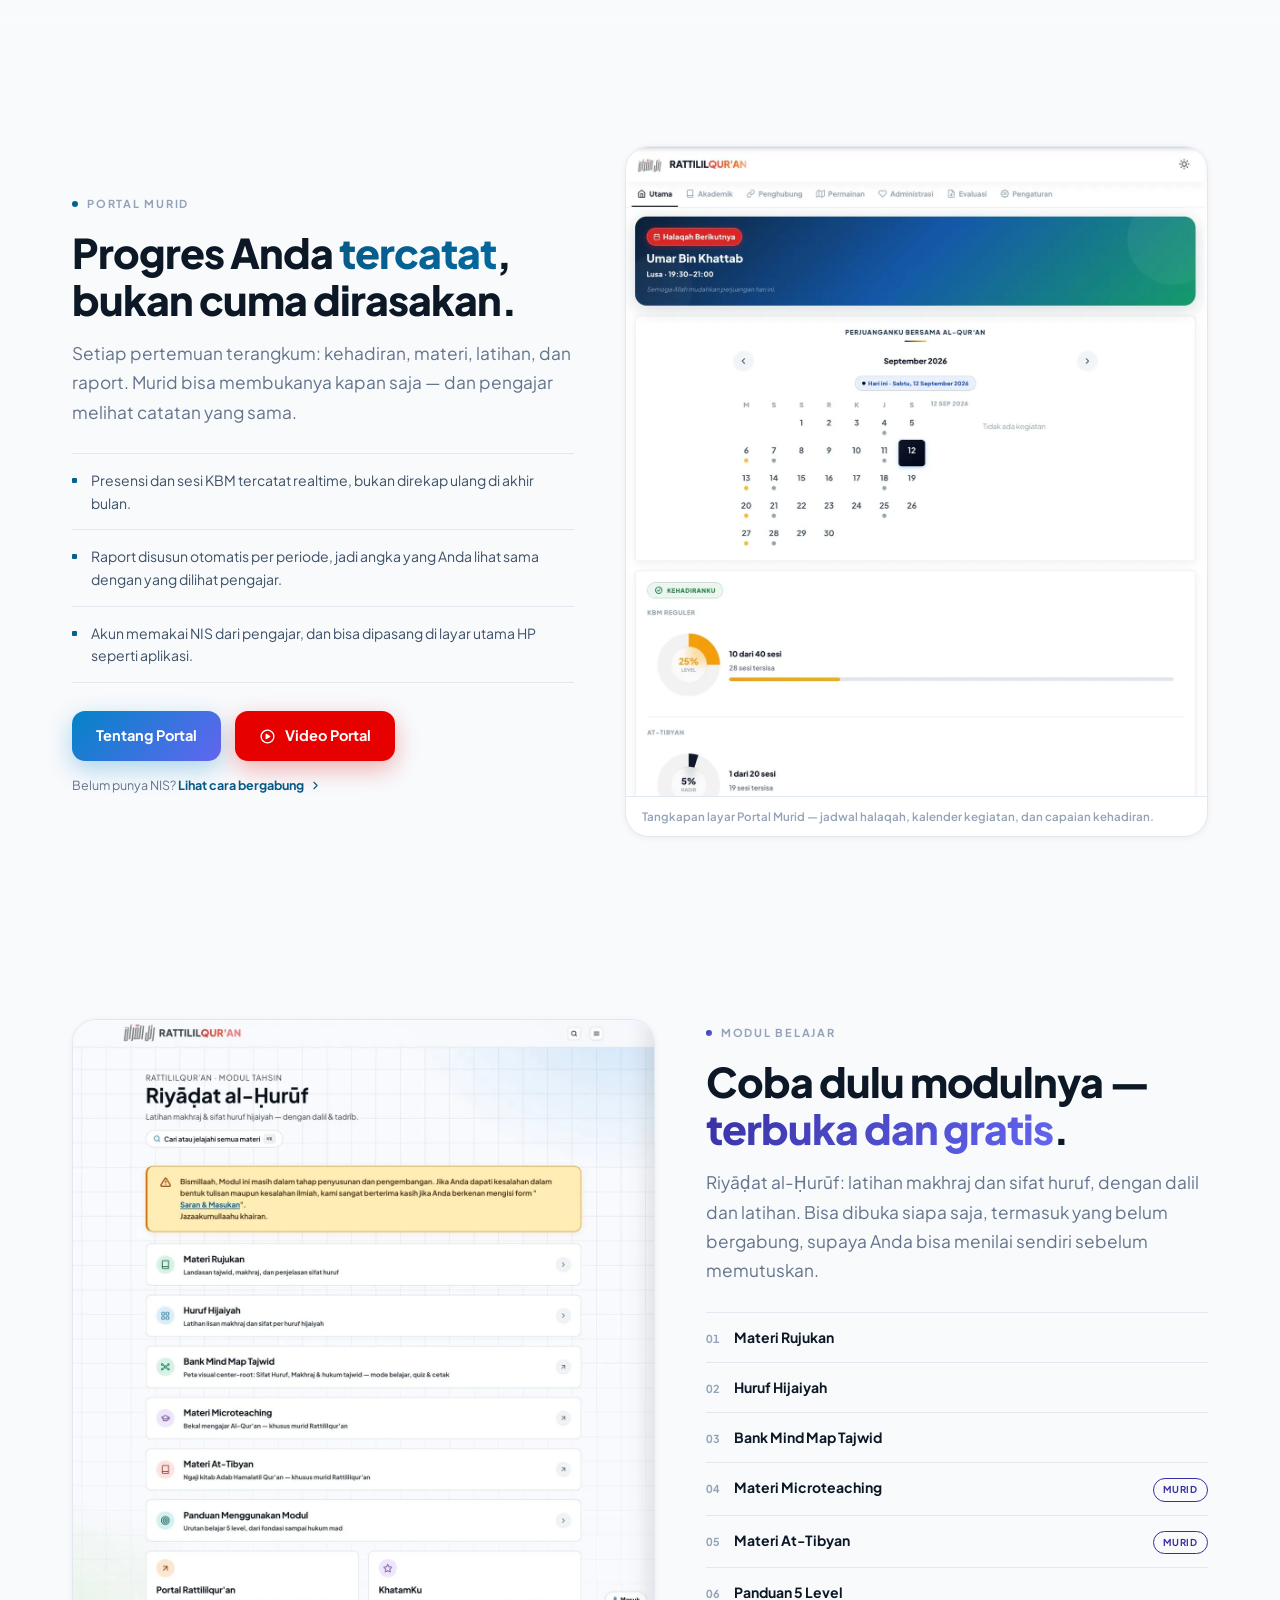
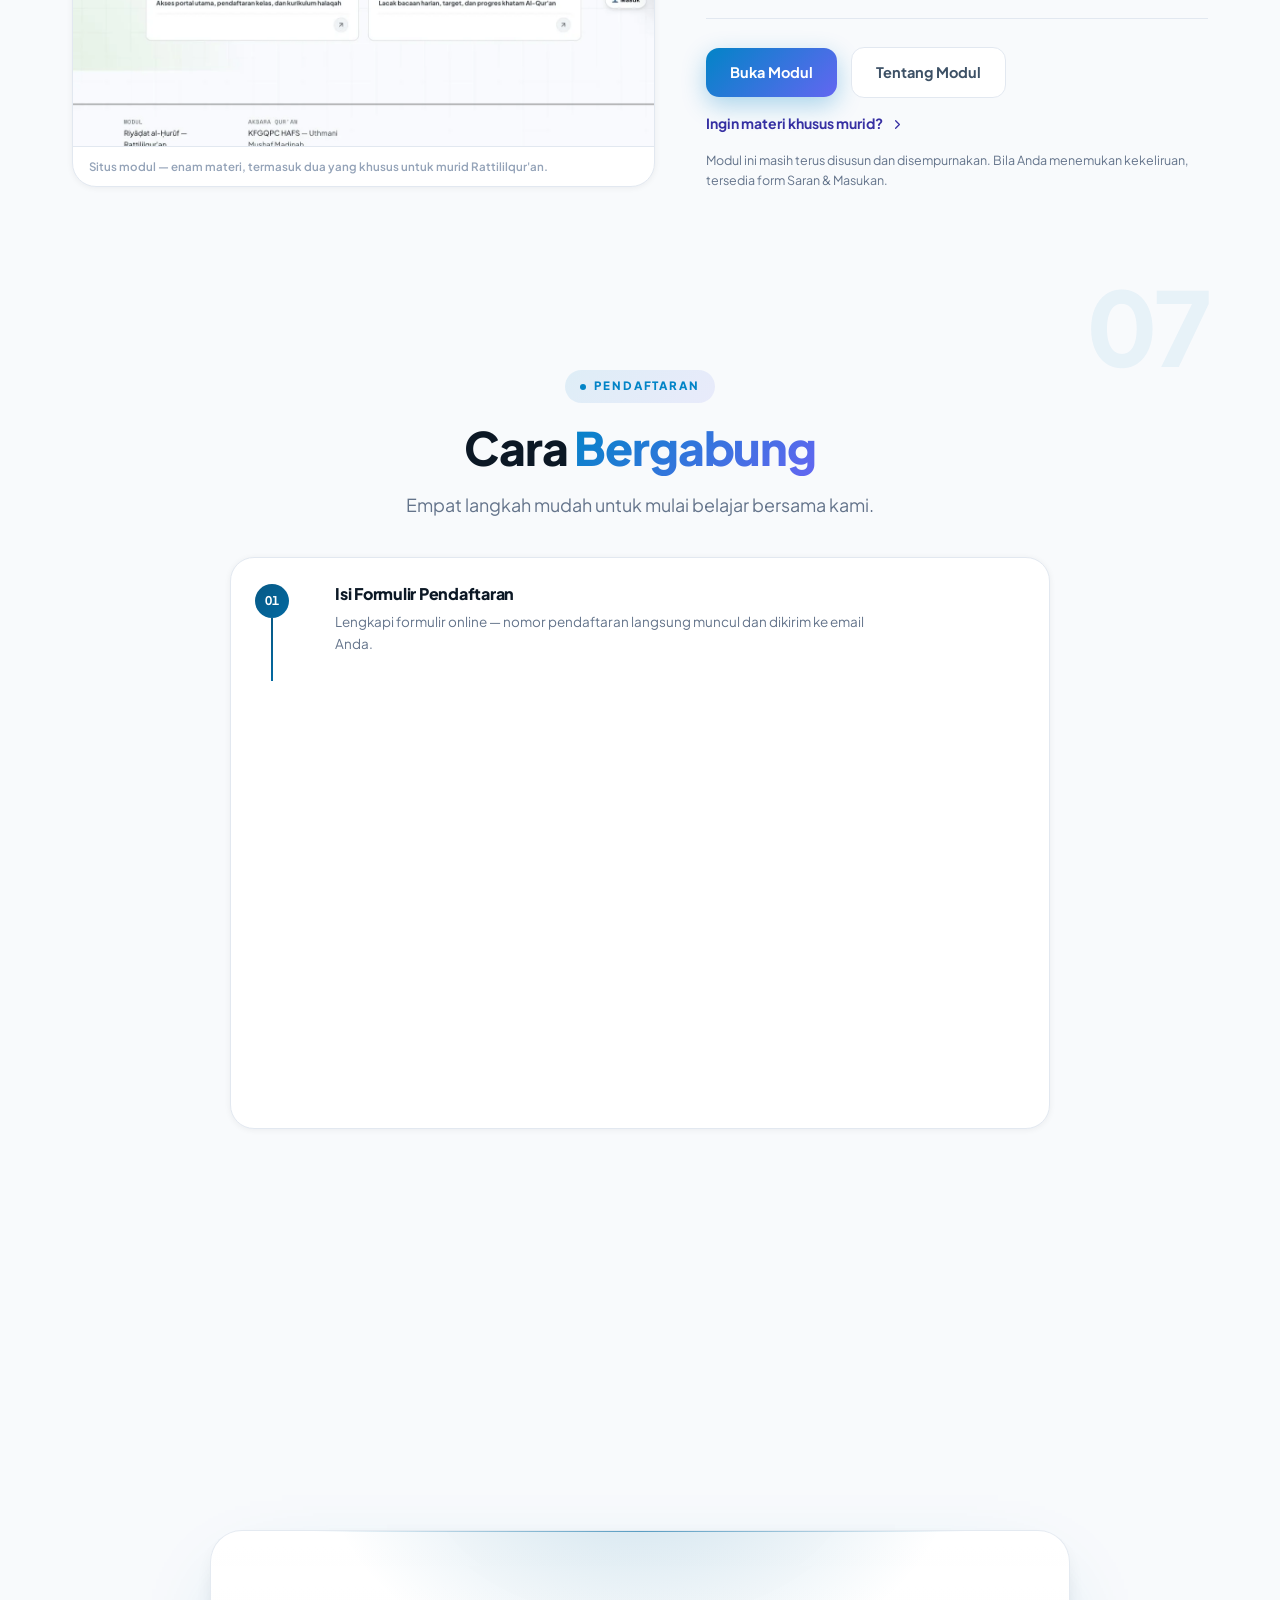
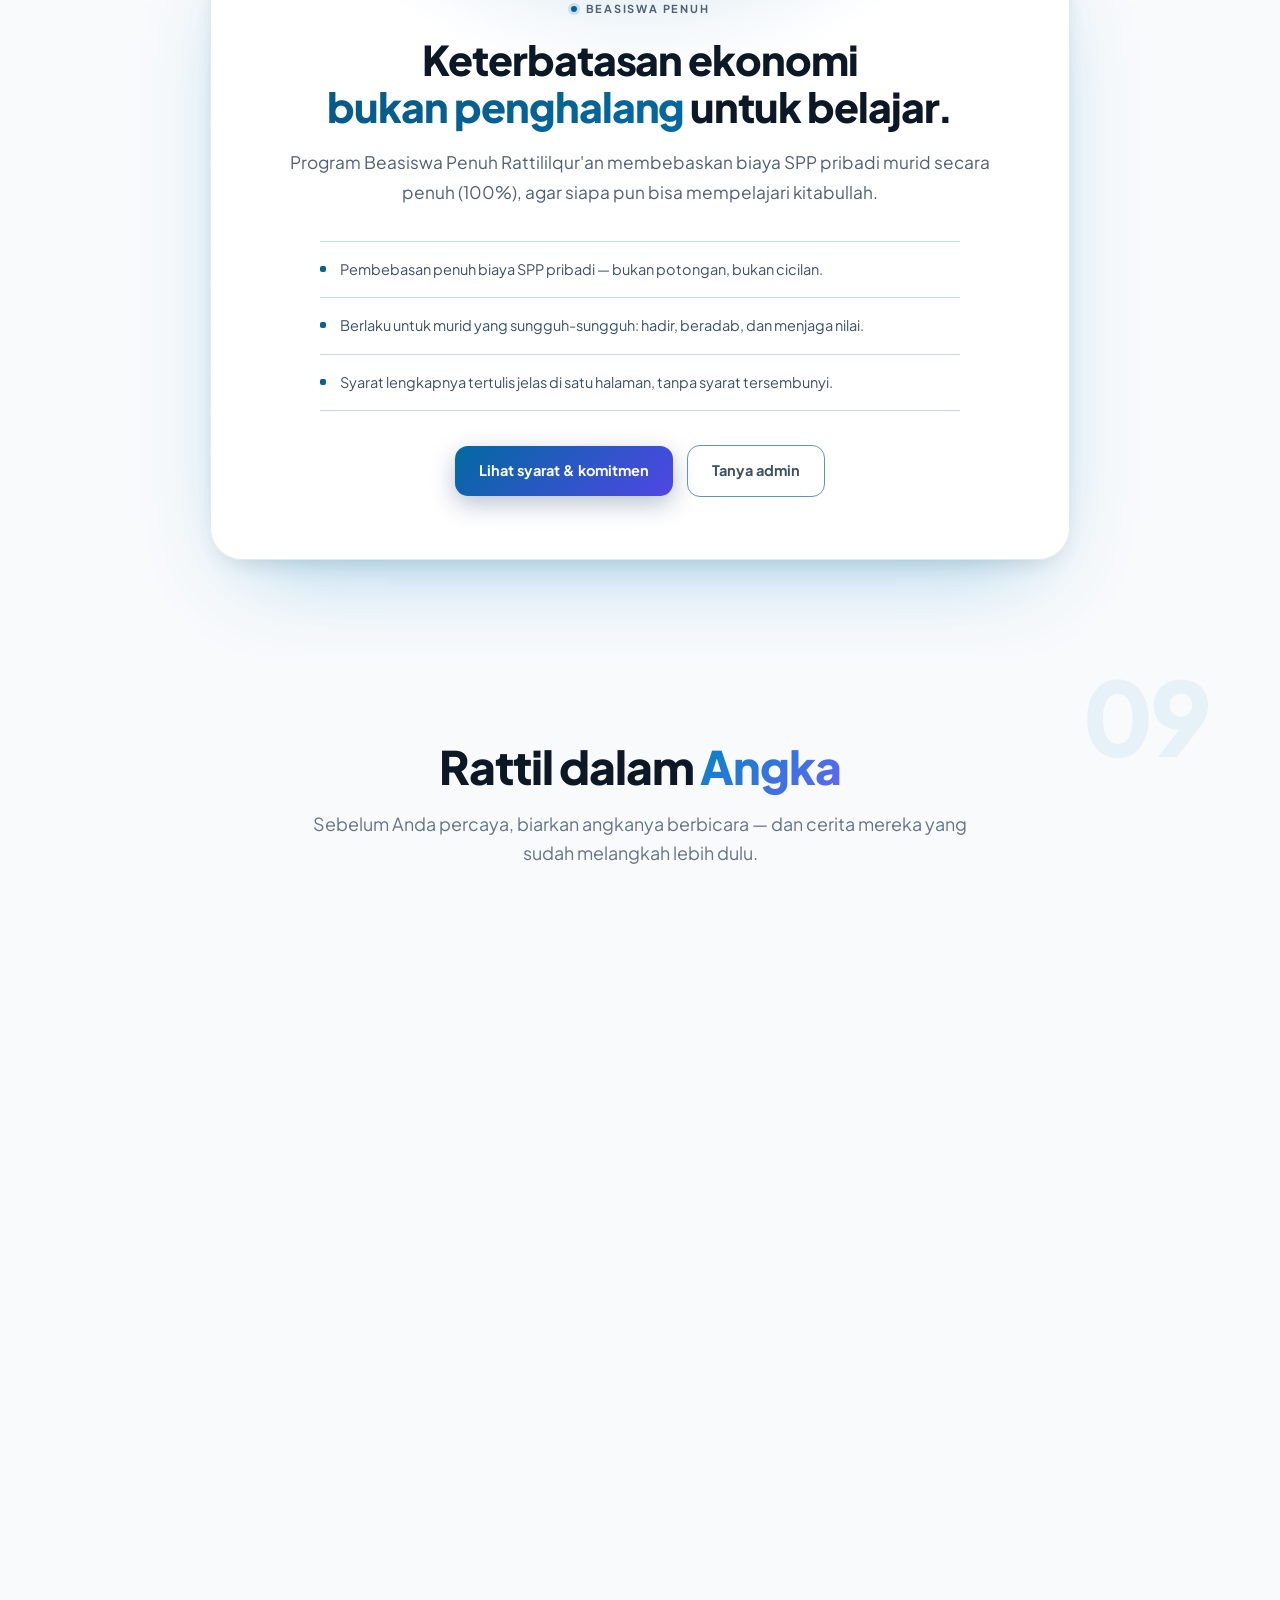
==== commit f12f1618: "Beranda Bab 01: ilustrasi sorot hidup, satu gerakan = satu slide, judul lebih besar - Ilustrasi slid" ====
--- a/index.html
+++ b/index.html
@@ -676,10 +676,10 @@
 .slide-grid.art-left .slide-art{grid-column:1;grid-row:1}
 .slide-grid.art-left .slide-copy{grid-column:2;grid-row:1}
 
-.slide-copy{display:flex;flex-direction:column;gap:16px;max-width:560px}
+.slide-copy{display:flex;flex-direction:column;gap:18px;max-width:600px}
 .slide-tag{display:inline-flex;align-items:center;gap:8px;font-size:12.5px;font-weight:800;letter-spacing:.14em;color:var(--c-primary);text-transform:uppercase}
 .slide-tag::before{content:'';width:20px;height:2px;background:var(--c-primary)}
-.slide-copy h3{font-size:clamp(24px,2.4vw,38px);font-weight:800;color:var(--c-ink);line-height:1.24;letter-spacing:-.02em}
+.slide-copy h3{font-size:clamp(34px,12px + 1.7vw + 2.2vh,58px);font-weight:800;color:var(--c-ink);line-height:1.12;letter-spacing:-.025em;text-wrap:balance}
 .slide-copy h3 .hook-red{color:#e11d48}
 html.theme-dark .slide-copy h3 .hook-red{color:#fb7185}
 .slide-copy p{font-size:clamp(16.5px,1.4vw,20px);color:var(--c-ink-3);line-height:1.75;font-weight:500}
@@ -694,25 +694,58 @@
 .pinned-slide.slide-dark .slide-tag::before{background:#f9a8d4}
 
 /* ── Slide illustration ── */
-.slide-art{position:relative;display:flex;align-items:center;justify-content:center;padding:12px}
-.slide-art .art-glow{position:absolute;width:74%;aspect-ratio:1/1;border-radius:50%;background:radial-gradient(circle,var(--c-primary) 0%,transparent 68%);opacity:.12;pointer-events:none;animation:glowPulse 3.5s ease-in-out infinite}
-@keyframes glowPulse{0%,100%{opacity:.10;transform:scale(1)}50%{opacity:.20;transform:scale(1.08)}}
-.slide-art svg{width:100%;max-width:320px;height:auto;filter:drop-shadow(0 18px 34px rgba(2,132,199,.18));transition:filter .3s}
-html.theme-dark .slide-art svg{filter:drop-shadow(0 18px 38px rgba(0,0,0,.55))}
-/* float animation only on active slide's art */
-.pinned-slide.ps-active .slide-art svg{animation:artFloat 5.5s ease-in-out infinite}
-@keyframes artFloat{0%,100%{transform:translateY(0) rotate(0deg)}40%{transform:translateY(-9px) rotate(.8deg)}70%{transform:translateY(-5px) rotate(-.5deg)}}
+.slide-art{position:relative;display:flex;align-items:center;justify-content:center}
+/* Ilustrasi sorot (assets/sorot/sorot-ilus.js), besar tanpa bingkai seperti layar poin Presentasi Microteaching.
+   Tema gelap: garis bercahaya emas/putih. Tema terang: tinta dengan pendar berwarna. */
+.sorot-layar{width:100%;height:min(56vh,30rem)}
+.sorot-hidup{display:block;width:100%;height:100%;overflow:visible}
+.sorot-hidup path{stroke-width:var(--garis,2.4);stroke-dasharray:1;stroke-dashoffset:1}
+.sorot-hidup .e{stroke:#b86e0a}.sorot-hidup .p{stroke:#1e293b}.sorot-hidup .b{stroke:#2f5fd0}.sorot-hidup .r{stroke:#94a3b8}
+.sorot-hidup{--pendar:drop-shadow(0 0 2px rgba(217,140,30,.35)) drop-shadow(0 6px 16px rgba(217,140,30,.22));
+  --pendar-kuat:drop-shadow(0 0 4px rgba(217,140,30,.6)) drop-shadow(0 6px 26px rgba(217,140,30,.4));filter:var(--pendar)}
+html.theme-dark .sorot-hidup .e{stroke:#ffbe55}html.theme-dark .sorot-hidup .p{stroke:#f4f7fb}
+html.theme-dark .sorot-hidup .b{stroke:#6f9dff}html.theme-dark .sorot-hidup .r{stroke:#3a4558}
+html.theme-dark .sorot-hidup{--pendar:drop-shadow(0 0 3px rgba(255,214,150,.85)) drop-shadow(0 0 14px rgba(255,170,60,.38));
+  --pendar-kuat:drop-shadow(0 0 4px rgba(255,220,160,1)) drop-shadow(0 0 22px rgba(255,170,60,.55))}
+.sorot-pena{fill:#fff6e0;opacity:0;filter:drop-shadow(0 0 6px #ffd27a) drop-shadow(0 0 16px rgba(255,190,85,.9))}
+.sorot-cincin{fill:none;stroke:#ffbe55;stroke-width:calc(var(--garis,2.4) * .6);opacity:0;transform-box:fill-box;transform-origin:center}
+.sorot-hidup.is-kilau .sorot-cincin{animation:sorot-cincin 1.1s cubic-bezier(.2,.7,.3,1) forwards}
+.sorot-hidup.is-kilau{animation:sorot-kilau 1s ease-out}
+.sorot-hidup.is-utuh{animation:sorot-napas 5.5s ease-in-out 1s infinite alternate}
+@keyframes sorot-cincin{from{opacity:.85;transform:scale(.15)}to{opacity:0;transform:scale(1.25)}}
+@keyframes sorot-kilau{0%{filter:var(--pendar-kuat) brightness(1.35)}100%{filter:var(--pendar)}}
+@keyframes sorot-napas{from{filter:var(--pendar)}to{filter:var(--pendar-kuat)}}
+@media (prefers-reduced-motion:reduce){
+  .sorot-hidup path{stroke-dashoffset:0}
+  .sorot-hidup,.sorot-hidup .sorot-cincin{animation:none!important}
+}
+
+/* Masuk bertahap: label → judul → paragraf, lalu stabilo merah menyapu kalimat kunci. Ilustrasi sorot mulai
+   digambar bersamaan, jadi tiap slide terasa "dibuka", bukan sekadar muncul. */
+.pinned-slide .slide-copy>*,.pinned-slide .slide-intro>*,.pinned-slide .slide-close>*{
+  opacity:0;transform:translate3d(0,22px,0);transition:opacity .45s var(--ease-smooth),transform .6s var(--ease-spring)}
+.pinned-slide.ps-active .slide-copy>*,.pinned-slide.ps-active .slide-intro>*,.pinned-slide.ps-active .slide-close>*{opacity:1;transform:none}
+.pinned-slide.ps-active :is(.slide-copy,.slide-intro,.slide-close)>:nth-child(1){transition-delay:.12s}
+.pinned-slide.ps-active :is(.slide-copy,.slide-intro,.slide-close)>:nth-child(2){transition-delay:.24s}
+.pinned-slide.ps-active :is(.slide-copy,.slide-intro,.slide-close)>:nth-child(3){transition-delay:.4s}
+.slide-copy h3 .hook-red{background:linear-gradient(rgba(225,29,72,.16),rgba(225,29,72,.16)) no-repeat 0 88%/0% 38%;
+  transition:background-size .7s var(--ease-smooth) .1s;-webkit-box-decoration-break:clone;box-decoration-break:clone}
+.pinned-slide.ps-active .slide-copy h3 .hook-red{background-size:100% 38%;transition-delay:.85s}
+html.theme-dark .slide-copy h3 .hook-red,.pinned-slide.slide-dark .slide-copy h3 .hook-red{
+  background-image:linear-gradient(rgba(251,113,133,.22),rgba(251,113,133,.22))}
+.slide-art{opacity:0;transform:scale(.94);transition:opacity .5s var(--ease-smooth),transform .8s var(--ease-spring)}
+.pinned-slide.ps-active .slide-art{opacity:1;transform:none}
 
 /* ── Slide intro ── */
 .slide-intro{display:flex;flex-direction:column;align-items:center;justify-content:center;gap:20px;text-align:center;padding:40px 24px;max-width:700px}
 .slide-intro .slide-tag{justify-content:center}
-.slide-intro .intro-title{font-size:clamp(36px,4vw,58px);font-weight:800;line-height:1.15;letter-spacing:-.03em;margin:0;color:var(--c-ink)}
+.slide-intro .intro-title{font-size:clamp(44px,16px + 3.2vw + 2.4vh,80px);font-weight:800;line-height:1.08;text-wrap:balance;letter-spacing:-.03em;margin:0;color:var(--c-ink)}
 .slide-intro .intro-sub{font-size:clamp(16.5px,1.4vw,19.5px);color:var(--c-ink-3);max-width:620px;line-height:1.75;margin:0}
 
 /* ── Slide 6 close ── */
 .slide-close{display:flex;flex-direction:column;align-items:center;justify-content:center;gap:18px;text-align:center;padding:40px 24px;max-width:640px}
 .slide-close .sc-eyebrow{font-size:clamp(12px,1.3vw,14px);letter-spacing:.12em;text-transform:uppercase;color:var(--c-ink-3);font-weight:700}
-.slide-close h3{font-size:clamp(24px,2.4vw,34px);line-height:1.3;font-weight:800;margin:0}
+.slide-close h3{font-size:clamp(28px,10px + 1.4vw + 1.6vh,44px);line-height:1.22;font-weight:800;margin:0;text-wrap:balance}
 .slide-close h3 strong{color:var(--c-primary)}
 .slide-close p{font-size:clamp(16px,1.4vw,19px);color:var(--c-ink-2);max-width:580px;line-height:1.75;margin:0}
 
@@ -726,24 +759,24 @@
   .slide-grid .slide-art{grid-row:1}
   .slide-grid .slide-copy{grid-row:2}
   .slide-copy{align-items:center;text-align:center;max-width:100%;gap:8px}
-  .slide-copy h3{font-size:18.5px;line-height:1.24}
+  .slide-copy h3{font-size:clamp(26px,3.9vh,33px);line-height:1.15}
   .slide-copy p{font-size:13.5px;line-height:1.6}
-  .slide-art svg{max-width:120px}
+  .sorot-layar{height:min(30vh,240px)}
   .slide-close{padding:28px 16px;gap:12px}
-  .slide-close h3{font-size:18px}
+  .slide-close h3{font-size:clamp(23px,3.2vh,28px)}
   .pinned-slide.slide-dark .slide-copy{padding:16px 16px}
   .pinned-scroll-hint{bottom:12px}
 }
 @media(max-width:480px){
   .section-pinned-story{height:460vh}
   .pinned-slide{padding:20px 12px}
-  .slide-art svg{max-width:100px}
+  .sorot-layar{height:min(26vh,200px)}
   .slide-close{padding:20px 12px;gap:10px}
-  .slide-close h3{font-size:17px}
+  .slide-close h3{font-size:clamp(22px,3.1vh,26px)}
   .slide-close p{font-size:13px}
   .slide-intro{padding:20px 12px;gap:10px}
-  .slide-intro .intro-title{font-size:24px}
-  .slide-copy h3{font-size:17px}
+  .slide-intro .intro-title{font-size:clamp(36px,5.4vh,44px)}
+  .slide-copy h3{font-size:clamp(25px,3.8vh,31px)}
   .slide-copy p{font-size:12.8px}
 }
 /* ── TITIK BALIK (EDITORIAL HAIRLINE LIST - TANPA KARTU KOTAK) ── */
@@ -1897,75 +1930,6 @@
   <symbol id="i-mother-child" viewBox="0 0 24 24" fill="none" stroke="currentColor" stroke-width="1.8" stroke-linecap="round" stroke-linejoin="round"><circle cx="8" cy="6" r="2.5"/><path d="M4 21v-3.5A3.5 3.5 0 0 1 7.5 14h1A3.5 3.5 0 0 1 12 17.5V21"/><circle cx="16.5" cy="9.5" r="2"/><path d="M13.5 21v-2.6a3 3 0 0 1 3-3h.5a3 3 0 0 1 3 3V21"/></symbol>
   <symbol id="i-mihrab" viewBox="0 0 24 24" fill="none" stroke="currentColor" stroke-width="1.8" stroke-linecap="round" stroke-linejoin="round"><path d="M5 21V11.5a7 7 0 0 1 14 0V21"/><path d="M3.5 21h17"/><path d="M12 6.5V9"/><circle cx="12" cy="5.5" r="1.2"/></symbol>
   <symbol id="i-magnify-book" viewBox="0 0 24 24" fill="none" stroke="currentColor" stroke-width="1.8" stroke-linecap="round" stroke-linejoin="round"><path d="M3 5.5h9M3 9h9M3 12.5h6"/><circle cx="15" cy="15" r="5"/><path d="m19 19 2.5 2.5"/></symbol>
-  <!-- Line Art Illustrations -->
-  <!-- Line Art Illustrations -->
-  <symbol id="i-ill-muslimah-child" viewBox="0 0 160 160">
-    <circle cx="80" cy="80" r="70" fill="rgba(2,132,199,.08)"/>
-    <g fill="none" stroke="currentColor" stroke-width="2.2" stroke-linecap="round" stroke-linejoin="round">
-      <!-- Mother Hijab / Scarf Silhouette -->
-      <path d="M48 64c0-20 14-34 34-34s34 14 34 34c0 16-8 38-34 42-26-4-34-26-34-42z" fill="rgba(99,102,241,.12)"/>
-      <circle cx="82" cy="54" r="12" fill="rgba(255,255,255,.8)" stroke="currentColor" stroke-width="2"/>
-      <path d="M42 116c2-26 14-34 40-34s38 8 40 34" stroke-width="2.4"/>
-      <!-- Child (Head & Peci/Headscarf) -->
-      <circle cx="112" cy="74" r="9" fill="rgba(5,150,105,.22)"/>
-      <path d="M96 116c2-14 8-20 28-20s26 6 28 20" stroke-width="2"/>
-      <!-- Open Mushaf in Front -->
-      <path d="M44 118c16-6 30-3 38 6 8-9 22-12 38-6v28c-16-6-30-3-38 6-8-9-22-12-38-6z" fill="var(--c-card)" stroke-width="2.2"/>
-      <path d="M82 124v28" stroke-width="2"/>
-      <!-- Page Text Lines -->
-      <path d="M52 130h20M52 137h14M92 130h20M92 137h14" opacity=".7" stroke-width="1.8"/>
-      <!-- Guidance / Mother's Hand Pointing to Page -->
-      <path d="M68 114l12 18" stroke="var(--c-primary)" stroke-width="2.5"/>
-      <circle cx="80" cy="132" r="3" fill="var(--c-primary)"/>
-    </g>
-  </symbol>
-  <symbol id="i-ill-muslim-man" viewBox="0 0 160 160">
-    <circle cx="80" cy="80" r="70" fill="rgba(245,158,11,.08)"/>
-    <g fill="none" stroke="currentColor" stroke-width="2.2" stroke-linecap="round" stroke-linejoin="round">
-      <!-- Peci / Islamic Cap -->
-      <path d="M60 46h40v14H60z" fill="rgba(245,158,11,.24)" rx="3"/>
-      <!-- Head -->
-      <circle cx="80" cy="66" r="13" fill="rgba(255,255,255,.8)"/>
-      <path d="M72 76c3 4 13 4 16 0" opacity=".6"/>
-      <!-- Shoulders / Koko Collar -->
-      <path d="M46 118c4-28 16-34 34-34s30 6 34 34" stroke-width="2.4"/>
-      <path d="M73 84l7 11 7-11" stroke-width="2"/>
-      <!-- Rehal (Book Stand) -->
-      <path d="M52 134l56-24M52 110l56 24" stroke-width="2.5" stroke="var(--c-primary)"/>
-      <!-- Open Mushaf -->
-      <path d="M50 108c14-5 22-2 30 5 8-7 16-10 30-5v20c-14-5-22-2-30 5-8-7-16-10-30-5z" fill="var(--c-card)" stroke-width="2.2"/>
-      <path d="M80 113v20" stroke-width="2"/>
-      <path d="M58 118h14M58 124h10M88 118h14M88 124h10" opacity=".7" stroke-width="1.6"/>
-    </g>
-  </symbol>
-  <symbol id="i-ill-talaqqi" viewBox="0 0 160 160">
-    <circle cx="80" cy="80" r="70" fill="rgba(99,102,241,.08)"/>
-    <g fill="none" stroke="currentColor" stroke-width="2.2" stroke-linecap="round" stroke-linejoin="round">
-      <!-- Open Quran -->
-      <path d="M40 68c18-7 32-4 40 6 8-10 22-13 40-6v46c-18-7-32-4-40 6-8-10-22-13-40-6z" fill="var(--c-card)" stroke-width="2.2"/>
-      <path d="M80 74v46" stroke-width="2"/>
-      <path d="M48 82h22M48 91h22M48 100h15M90 82h22M90 91h22M90 100h15" opacity=".7" stroke-width="1.8"/>
-      <!-- Teacher's pointing hand / Talaqqi guidance line -->
-      <path d="M110 126L85 101" stroke="var(--c-primary)" stroke-width="3"/>
-      <circle cx="85" cy="101" r="3.5" fill="var(--c-primary)"/>
-      <!-- Loupe / magnifying inspection ring -->
-      <circle cx="78" cy="92" r="20" stroke="#8b5cf6" stroke-width="2.5" fill="rgba(139,92,246,.1)"/>
-      <path d="M92 106l16 16" stroke="#8b5cf6" stroke-width="3.5"/>
-    </g>
-  </symbol>
-  <symbol id="i-ill-progress" viewBox="0 0 160 160">
-    <circle cx="80" cy="80" r="70" fill="rgba(5,150,105,.08)"/>
-    <g fill="none" stroke="currentColor" stroke-width="2.2" stroke-linecap="round" stroke-linejoin="round">
-      <!-- Clock ring representing time passing -->
-      <circle cx="62" cy="62" r="24" stroke="var(--c-ink-3)" stroke-width="2.2"/>
-      <path d="M62 48v14l10 5" stroke="var(--c-ink-3)"/>
-      <!-- Flat line plateau transforming to stepped progress -->
-      <path d="M36 122h88" stroke-width="2.8"/>
-      <path d="M52 122v-16h24v16M76 106v-18h24v34M100 88V66h24v56" fill="rgba(5,150,105,.15)" stroke="var(--c-accent)" stroke-width="2.2"/>
-      <!-- Star of achievement -->
-      <path d="M112 48l3 7 7 1.5-5.5 5 2 7-6.5-4-6.5 4 2-7-5.5-5 7-1.5z" fill="#f59e0b" stroke="none"/>
-    </g>
-  </symbol>
 </svg>
 
 <!-- ══ NAVBAR ══ -->
@@ -2214,20 +2178,14 @@
               <h3>Ingin Mengajari Anak, Tapi <span class="hook-red">Diri Sendiri Masih Terbata-bata</span></h3>
               <p>Kerinduan menjadi ibu yang bisa membimbing anak tercinta membaca Al-Qur'an adalah cita-cita mulia. Namun rasa cemas muncul ketika menyadari bacaan diri sendiri belum fasih dan masih sering keliru di makhraj dasar.</p>
             </div>
-            <div class="slide-art">
-              <span class="art-glow"></span>
-              <svg viewBox="0 0 160 160" aria-hidden="true"><use href="#i-ill-muslimah-child"/></svg>
-            </div>
+            <div class="slide-art"><div class="sorot-layar" data-sorot="keresahan-1"></div></div>
           </div>
         </div>
 
         <!-- Slide 03: Gambar Kiri (Pria Muslim) | Teks Kanan -->
         <div class="pinned-slide slide-dark" data-enter="bottom">
           <div class="slide-grid art-left">
-            <div class="slide-art">
-              <span class="art-glow"></span>
-              <svg viewBox="0 0 160 160" aria-hidden="true"><use href="#i-ill-muslim-man"/></svg>
-            </div>
+            <div class="slide-art"><div class="sorot-layar" data-sorot="keresahan-2"></div></div>
             <div class="slide-copy">
               <span class="slide-tag">02 / 05 &middot; Keberanian Shalat</span>
               <h3><span class="hook-red">Khawatir Salah Baca</span> saat Memimpin Shalat</h3>
@@ -2244,20 +2202,14 @@
               <h3>Sudah Mencoba Otodidak, Tapi <span class="hook-red">Tak Ada yang Mengoreksi</span></h3>
               <p>Mencoba belajar sendiri melalui buku atau video, namun tetap bingung harus mulai dari mana. Tanpa bimbingan guru (talaqqi), tidak ada yang mengoreksi saat pengucapan huruf atau hukum bacaan kita keliru.</p>
             </div>
-            <div class="slide-art">
-              <span class="art-glow"></span>
-              <svg viewBox="0 0 160 160" aria-hidden="true"><use href="#i-ill-talaqqi"/></svg>
-            </div>
+            <div class="slide-art"><div class="sorot-layar" data-sorot="keresahan-3"></div></div>
           </div>
         </div>
 
         <!-- Slide 05: Gambar Kiri (Progres Waktu) | Teks Kanan -->
         <div class="pinned-slide slide-dark" data-enter="top">
           <div class="slide-grid art-left">
-            <div class="slide-art">
-              <span class="art-glow"></span>
-              <svg viewBox="0 0 160 160" aria-hidden="true"><use href="#i-ill-progress"/></svg>
-            </div>
+            <div class="slide-art"><div class="sorot-layar" data-sorot="keresahan-4"></div></div>
             <div class="slide-copy">
               <span class="slide-tag">04 / 05 &middot; Progres Istiqamah</span>
               <h3>Merasa Waktu Terus Berjalan, Tapi <span class="hook-red">Kemampuan Mandek</span></h3>
@@ -2888,6 +2840,7 @@
   </a>
 </div>
 
+<script src="assets/sorot/sorot-ilus.js"></script>
 <script>
   document.getElementById('year').textContent = new Date().getFullYear();
 
@@ -3041,18 +2994,41 @@
     var total    = slides.length; // 6
     var cur      = -1;
     var lastFillPct = -1;
+    var gantiTerakhir = 0;
 
     if(!section || !track || total === 0) return;
+
+    // Ilustrasi sorot (assets/sorot/sorot-ilus.js): digambar ulang dari awal tiap slide-nya aktif, loop dijeda saat
+    // slide tidak aktif atau bab ini di luar layar.
+    var layar = slides.map(function(s){ return s.querySelector('[data-sorot]'); });
+    var tampak = false, sorotAktif = null;
+    function sorotSlide(){
+      var R = window.RQSorot; if(!R) return;
+      var w = tampak ? layar[cur] : null;
+      if(w === sorotAktif) return;
+      if(sorotAktif){ var lama = sorotAktif; setTimeout(function(){ if(lama !== sorotAktif) R.jeda(lama); }, 700); }
+      sorotAktif = w;
+      if(w) R.pasang(w, w.getAttribute('data-sorot'));
+    }
+    if('IntersectionObserver' in window){
+      new IntersectionObserver(function(en){
+        tampak = en[0].isIntersecting;
+        if(tampak && window.RQSorot) layar.forEach(function(w){ if(w) window.RQSorot.muat(w.getAttribute('data-sorot')); });
+        sorotSlide();
+      }, { rootMargin: '200px 0px' }).observe(section);
+    } else tampak = true;
 
     function goTo(idx){
       idx = Math.max(0, Math.min(total - 1, idx));
       if(idx === cur) return;
       cur = idx;
+      gantiTerakhir = performance.now();
 
       // toggle active slide (pure directional in & out transition)
       slides.forEach(function(s, i){
         s.classList.toggle('ps-active', i === cur);
       });
+      sorotSlide();
 
       // dots
       dots.forEach(function(d, i){
@@ -3099,47 +3075,104 @@
       // which slide? divide range into `total` equal segments
       var slideIdx = Math.min(total - 1, Math.floor(pct * (total - 1) + 0.5));
 
-      // Clamp ke maksimum 1 langkah per frame agar tidak melompati slide
-      if(cur >= 0){
-        if(slideIdx > cur + 1) slideIdx = cur + 1;
-        if(slideIdx < cur - 1) slideIdx = cur - 1;
+      // Maju/mundur paling banyak satu slide, dan tiap slide tampil minimal JEDA ms. Ini untuk scroll bawaan yang
+      // tidak lewat gerakan (momentum iOS saat masuk bab, seret scrollbar); setelah scroll diam, posisi dirapikan.
+      // Di luar keadaan terkunci (bab belum/sudah lewat) indeks langsung disamakan: pct sudah 0 atau 1.
+      if(cur >= 0 && slideIdx !== cur && terkunci()){
+        if(performance.now() - gantiTerakhir < JEDA){ rapikanNanti(); return; }
+        slideIdx = cur + (slideIdx > cur ? 1 : -1);
       }
       goTo(slideIdx);
-    }
-
-    // dot clicks → scroll to matching position in section
+      rapikanNanti();
+    }
+
+    // ══ Satu gerakan = satu slide ══
+    // Selama bab ini terkunci (sticky penuh di layar), roda/trackpad, usapan, dan tombol panah tidak menggulir halaman
+    // bebas; tiap gerakan memindah tepat satu slide. Di slide pertama (ke atas) dan terakhir (ke bawah) scroll
+    // dilepas lagi ke browser supaya pengunjung bisa keluar dari bab.
+    var JEDA = 550, KUNCI = 700;
+    var kunciSampai = 0, rodaTerakhir = 0, rodaJumlah = 0, rodaLangkah = 0, sentuh = null, rapiT = 0;
+    function posisi(i){
+      var y0 = section.getBoundingClientRect().top + window.pageYOffset;
+      return Math.round(y0 + i / (total - 1) * (section.offsetHeight - window.innerHeight)) + 1;
+    }
+    function terkunci(){
+      var r = section.getBoundingClientRect();
+      return r.top <= 2 && r.bottom >= window.innerHeight - 2;
+    }
+    function gulirKe(y){
+      var h = document.documentElement, lama = h.style.scrollBehavior;
+      h.style.scrollBehavior = 'auto'; window.scrollTo(0, y); h.style.scrollBehavior = lama;
+    }
+    function keSlide(i){ goTo(i); gulirKe(posisi(cur)); }
+    // → true bila gerakan ditangani di sini (event perlu dicegah); false bila dilepas ke browser (keluar bab)
+    function langkah(arah){
+      var tujuan = cur + arah;
+      if(tujuan < 0 || tujuan > total - 1) return false;
+      var kini = performance.now();
+      if(kini < kunciSampai) return true;
+      kunciSampai = kini + KUNCI;
+      keSlide(tujuan);
+      return true;
+    }
+    function bisaKeluar(arah){ return (arah < 0 && cur <= 0) || (arah > 0 && cur >= total - 1); }
+    function rapikanNanti(){
+      clearTimeout(rapiT);
+      rapiT = setTimeout(function(){
+        if(sentuh || !terkunci() || cur < 0) return;
+        var y = posisi(cur);
+        if(Math.abs(window.pageYOffset - y) > 4) gulirKe(y);
+      }, 180);
+    }
+
+    window.addEventListener('wheel', function(e){
+      if(e.ctrlKey || Math.abs(e.deltaY) < Math.abs(e.deltaX) || !terkunci()) return;
+      var arah = e.deltaY > 0 ? 1 : -1, kini = performance.now();
+      // Gerakan baru = jeda > 220 ms sejak event roda terakhir. Ekor inersia trackpad yang menyambung tanpa jeda
+      // tidak dihitung sebagai gerakan baru (kecuali sudah lama sekali), jadi satu sapuan = satu slide.
+      var baru = kini - rodaTerakhir > 220;
+      rodaTerakhir = kini;
+      if(baru){ rodaJumlah = 0; rodaLangkah = 0; }
+      if(bisaKeluar(arah) && rodaLangkah === 0) return;
+      e.preventDefault();
+      rodaJumlah += e.deltaY * (e.deltaMode === 1 ? 33 : 1);
+      if(Math.abs(rodaJumlah) < 24) return;
+      if(rodaLangkah && kini - rodaLangkah < 1100) return;
+      if(langkah(arah)){ rodaLangkah = kini; rodaJumlah = 0; }
+    }, { passive: false });
+
+    window.addEventListener('touchstart', function(e){
+      if(e.touches.length !== 1){ sentuh = null; return; }
+      sentuh = { x: e.touches[0].clientX, y: e.touches[0].clientY, aktif: terkunci(), lepas: false };
+    }, { passive: true });
+    window.addEventListener('touchmove', function(e){
+      if(!sentuh || !sentuh.aktif || sentuh.lepas) return;
+      var dx = e.touches[0].clientX - sentuh.x, dy = e.touches[0].clientY - sentuh.y;
+      if(Math.abs(dy) < 6 || Math.abs(dx) > Math.abs(dy)) return;
+      if(bisaKeluar(dy < 0 ? 1 : -1)){ sentuh.lepas = true; return; } // di tepi bab: biarkan halaman bergulir
+      e.preventDefault();
+    }, { passive: false });
+    window.addEventListener('touchend', function(e){
+      var t = sentuh; sentuh = null;
+      if(!t || !t.aktif || t.lepas) { rapikanNanti(); return; }
+      var c = e.changedTouches[0], dx = c.clientX - t.x, dy = c.clientY - t.y;
+      if(Math.abs(dy) >= 36 && Math.abs(dy) > Math.abs(dx)) langkah(dy < 0 ? 1 : -1);
+    }, { passive: true });
+    window.addEventListener('touchcancel', function(){ sentuh = null; }, { passive: true });
+
+    window.addEventListener('keydown', function(e){
+      if(e.defaultPrevented || e.altKey || e.ctrlKey || e.metaKey || !terkunci()) return;
+      var t = e.target, tag = t && t.tagName;
+      if(tag === 'INPUT' || tag === 'TEXTAREA' || tag === 'SELECT' || (t && t.isContentEditable)) return;
+      var arah = 0, k = e.key;
+      if(k === 'ArrowDown' || k === 'PageDown' || (k === ' ' && !e.shiftKey)) arah = 1;
+      else if(k === 'ArrowUp' || k === 'PageUp' || (k === ' ' && e.shiftKey)) arah = -1;
+      if(arah && langkah(arah)) e.preventDefault();
+    });
+
+    // titik navigasi → langsung ke slide itu
     dots.forEach(function(d){
-      d.addEventListener('click', function(){
-        var idx = parseInt(d.dataset.idx, 10);
-        var secTop  = section.getBoundingClientRect().top + window.pageYOffset;
-        var secH    = section.offsetHeight;
-        var viewH   = window.innerHeight;
-        var scrollable = secH - viewH;
-        // target = start of that slide's segment
-        var target = secTop + (idx / (total - 1)) * scrollable + 1;
-        window.scrollTo({ top: target, behavior: 'smooth' });
-      });
-    });
-
-    // keyboard inside section
-    section.setAttribute('tabindex', '-1');
-    section.addEventListener('keydown', function(e){
-      if(e.key === 'ArrowDown' || e.key === 'ArrowRight'){
-        e.preventDefault();
-        var secTop = section.getBoundingClientRect().top + window.pageYOffset;
-        var secH   = section.offsetHeight;
-        var viewH  = window.innerHeight;
-        var target = secTop + ((cur + 1) / (total - 1)) * (secH - viewH) + 1;
-        window.scrollTo({ top: target, behavior: 'smooth' });
-      }
-      if(e.key === 'ArrowUp' || e.key === 'ArrowLeft'){
-        e.preventDefault();
-        var secTop = section.getBoundingClientRect().top + window.pageYOffset;
-        var secH   = section.offsetHeight;
-        var viewH  = window.innerHeight;
-        var target = secTop + (Math.max(0, cur - 1) / (total - 1)) * (secH - viewH) + 1;
-        window.scrollTo({ top: target, behavior: 'smooth' });
-      }
+      d.addEventListener('click', function(){ keSlide(parseInt(d.dataset.idx, 10)); });
     });
 
     // rAF-throttle: banyak event scroll (touchpad/HP) → maksimal 1 eksekusi per frame
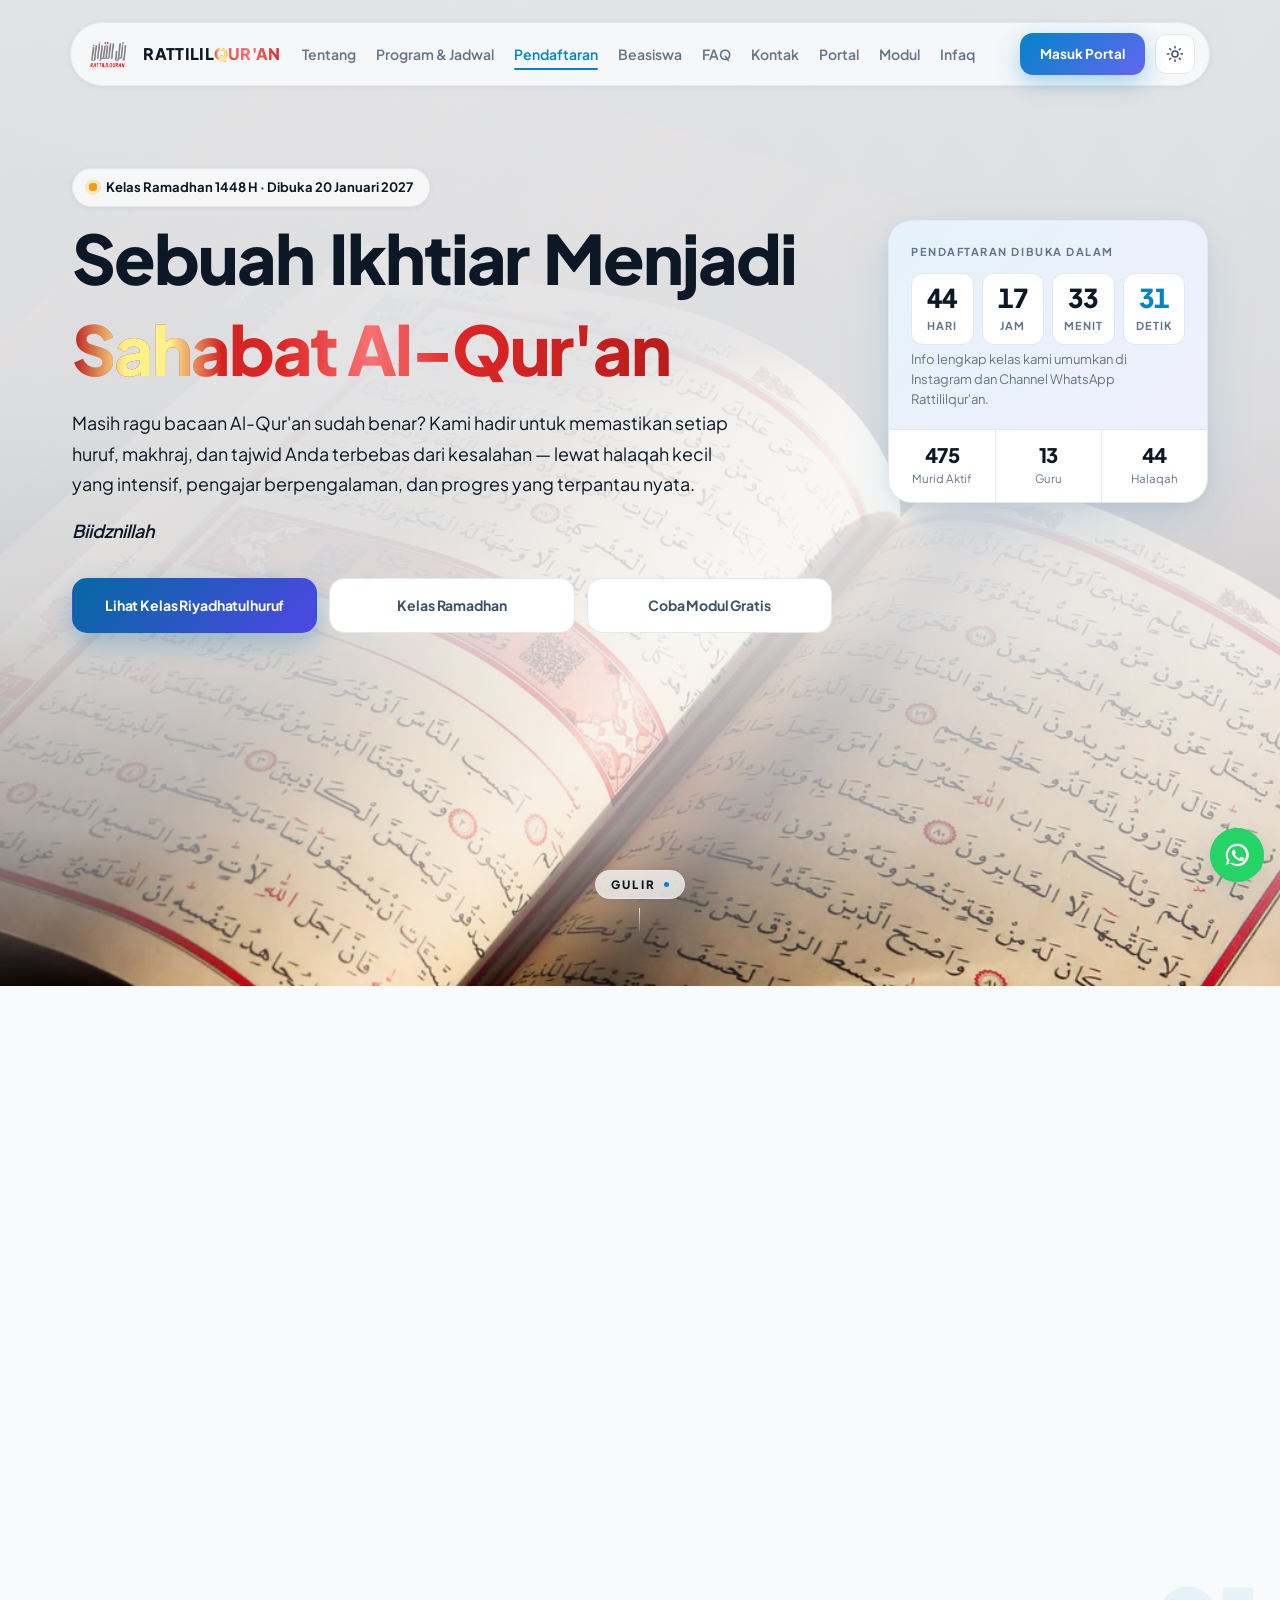
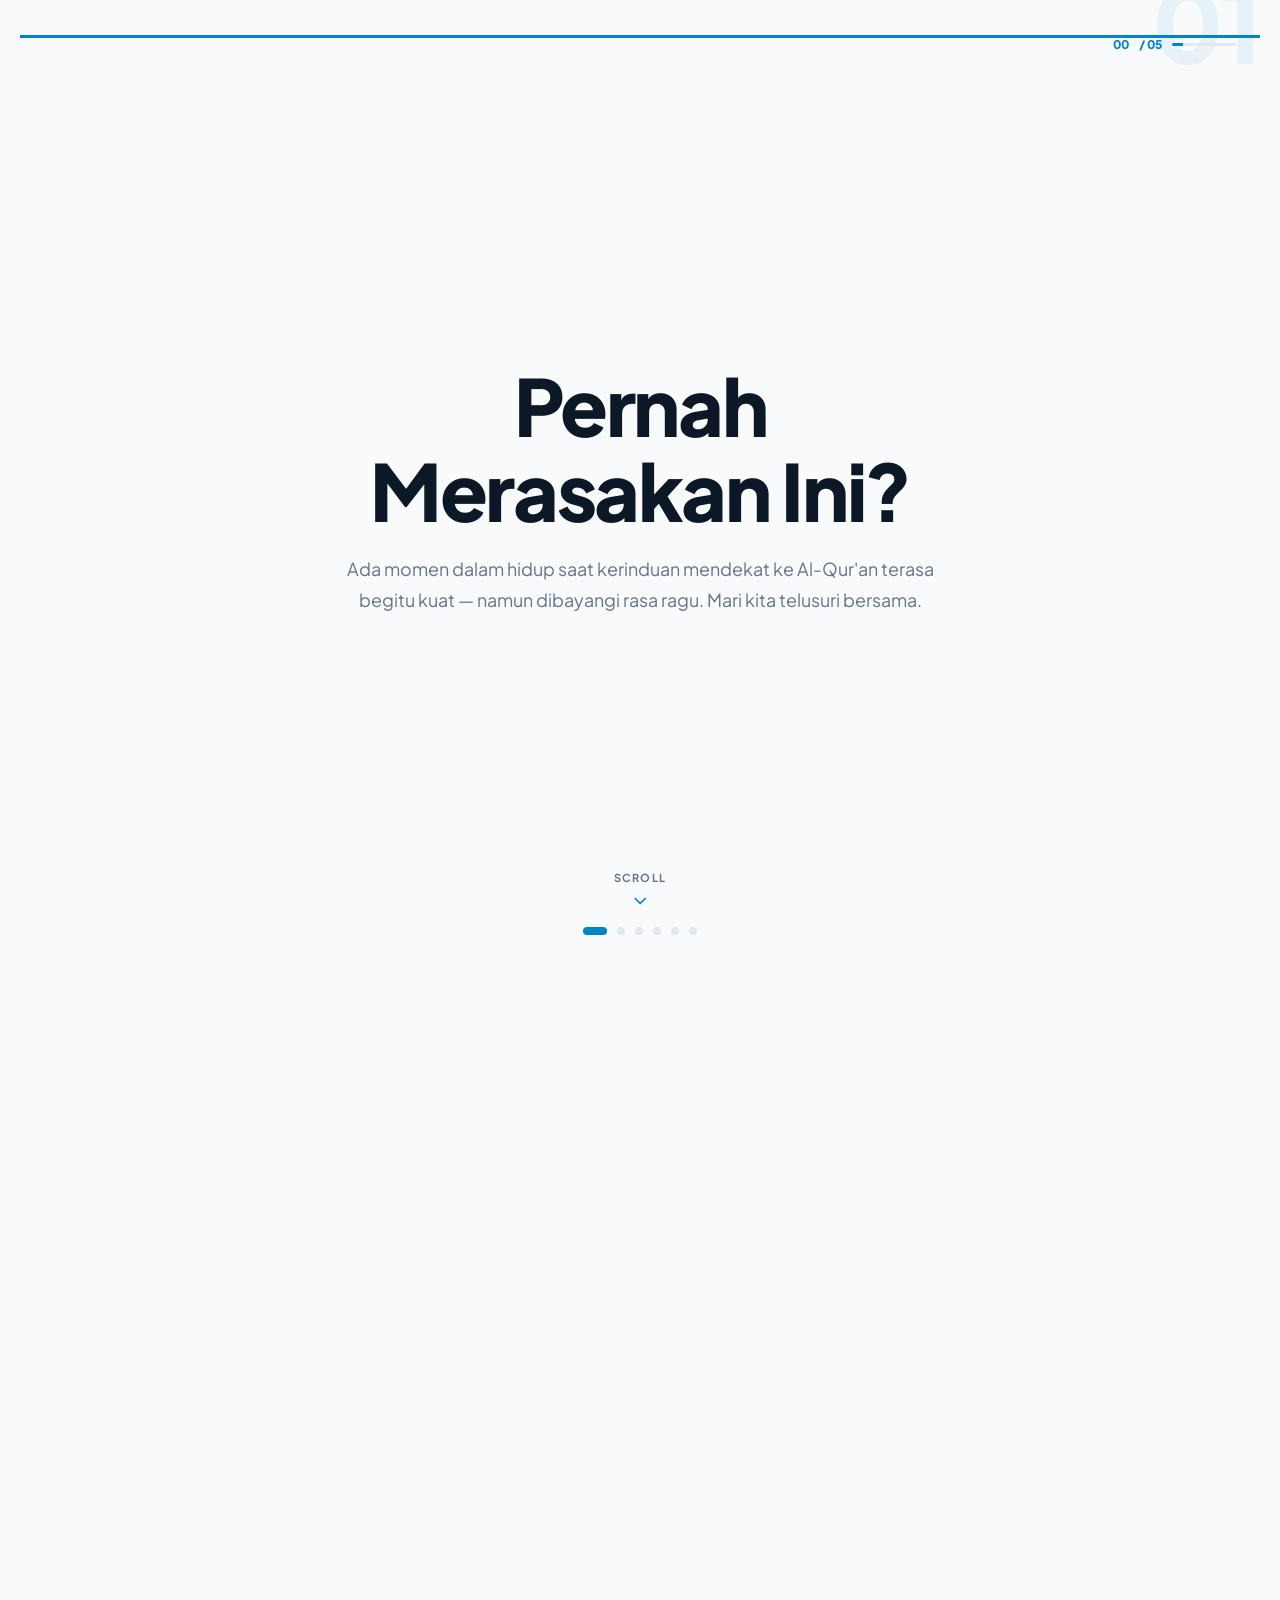
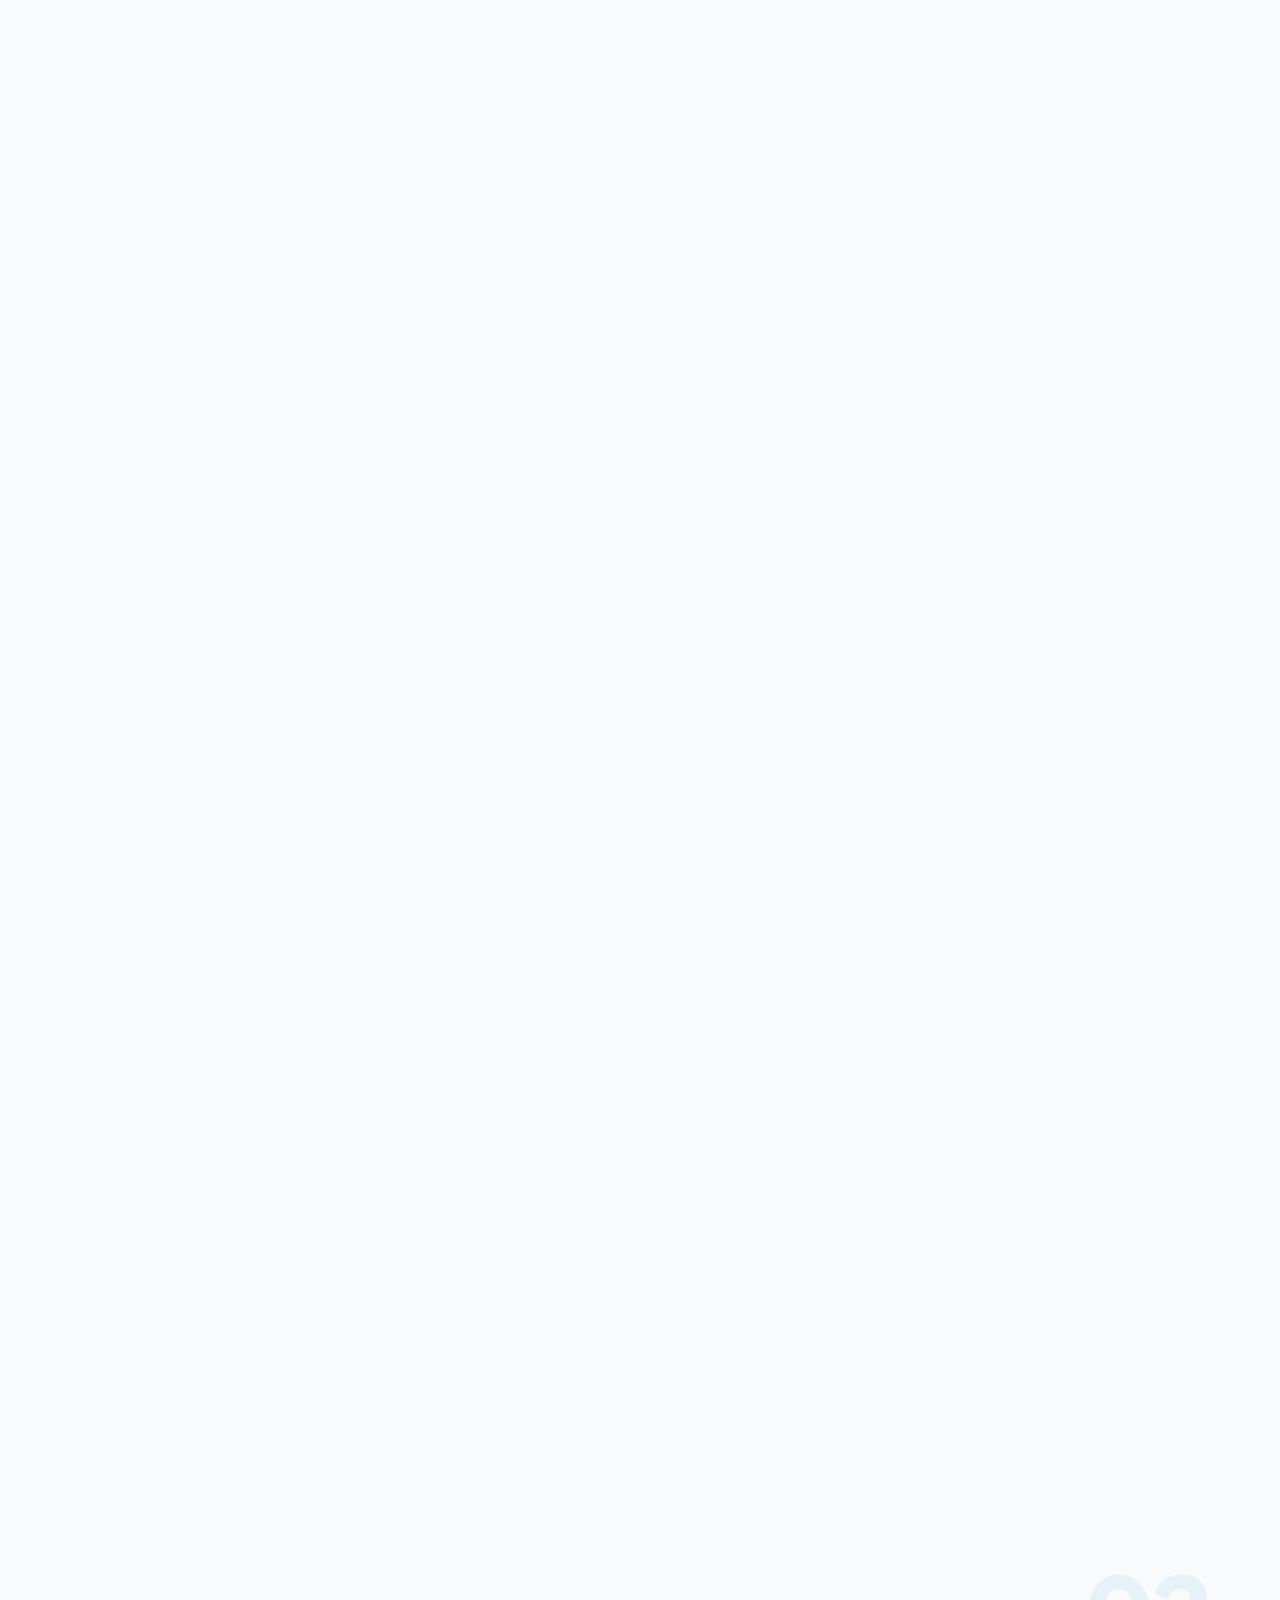
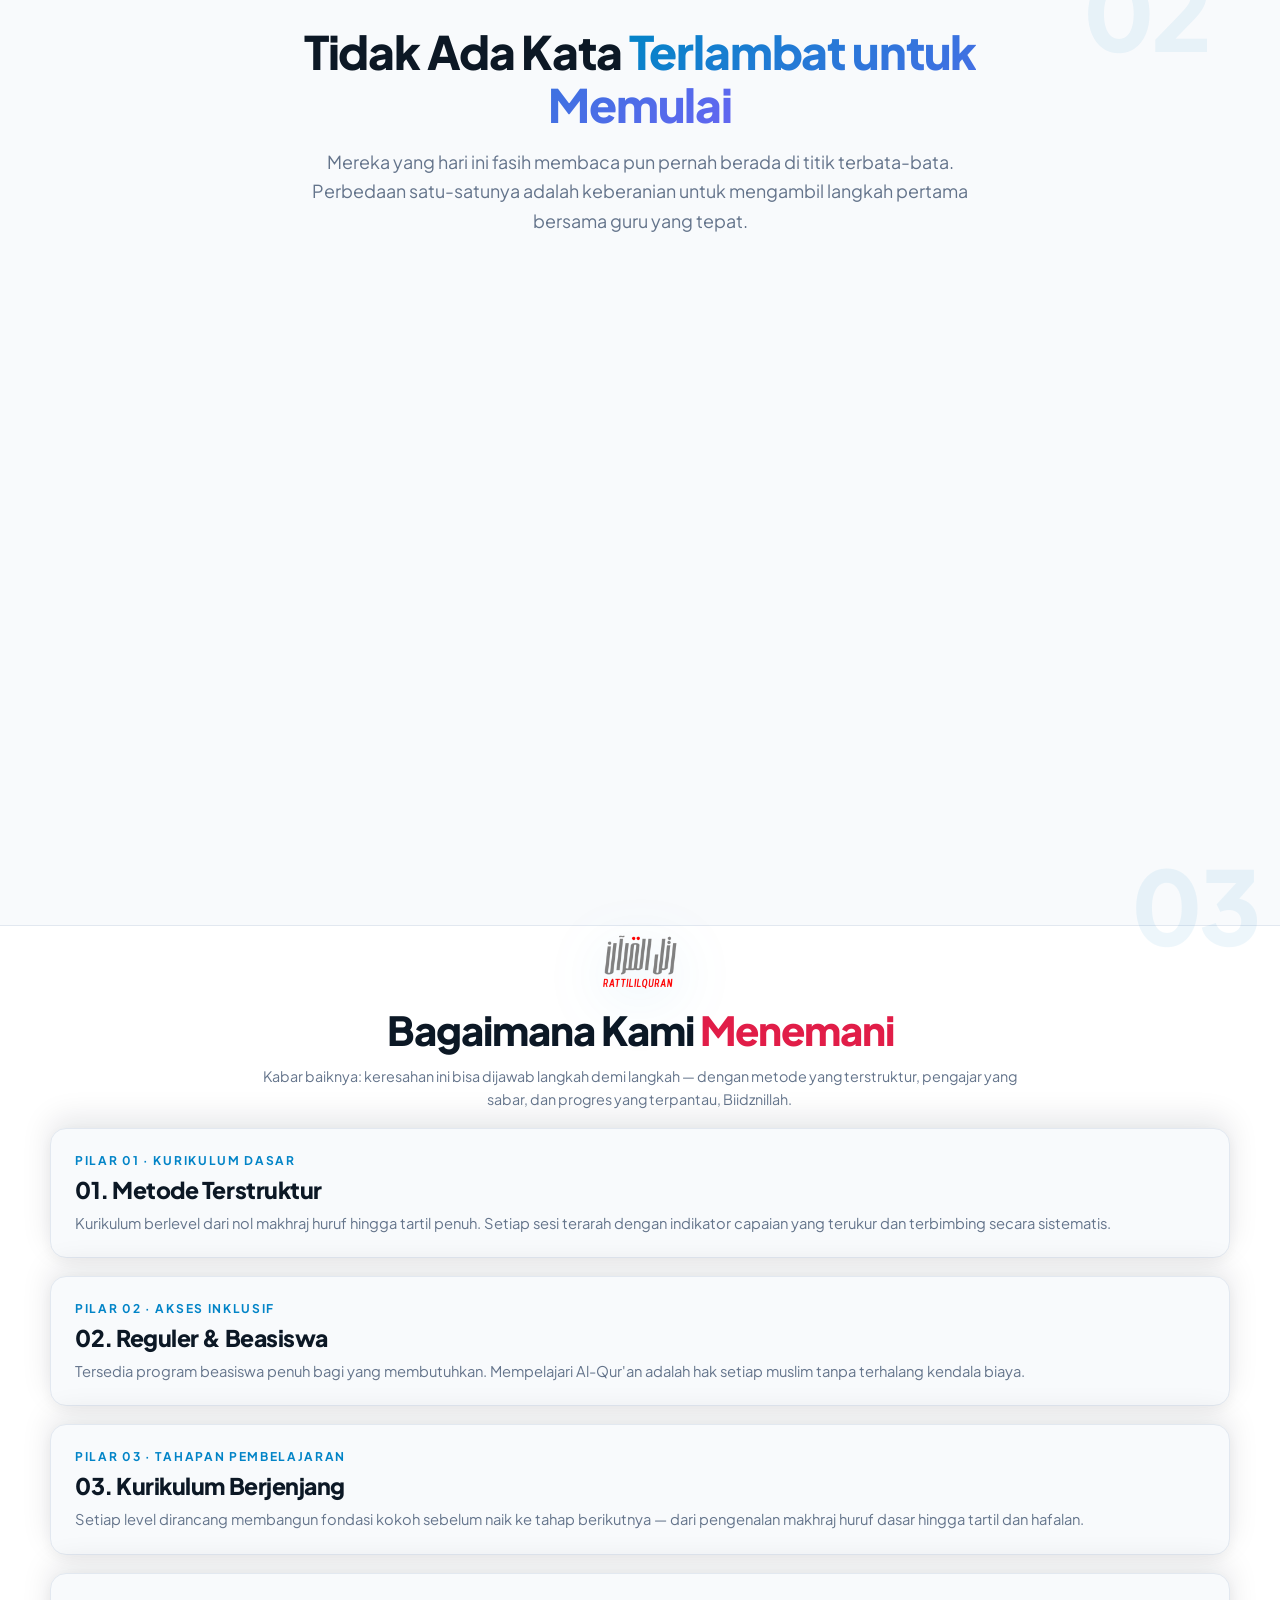
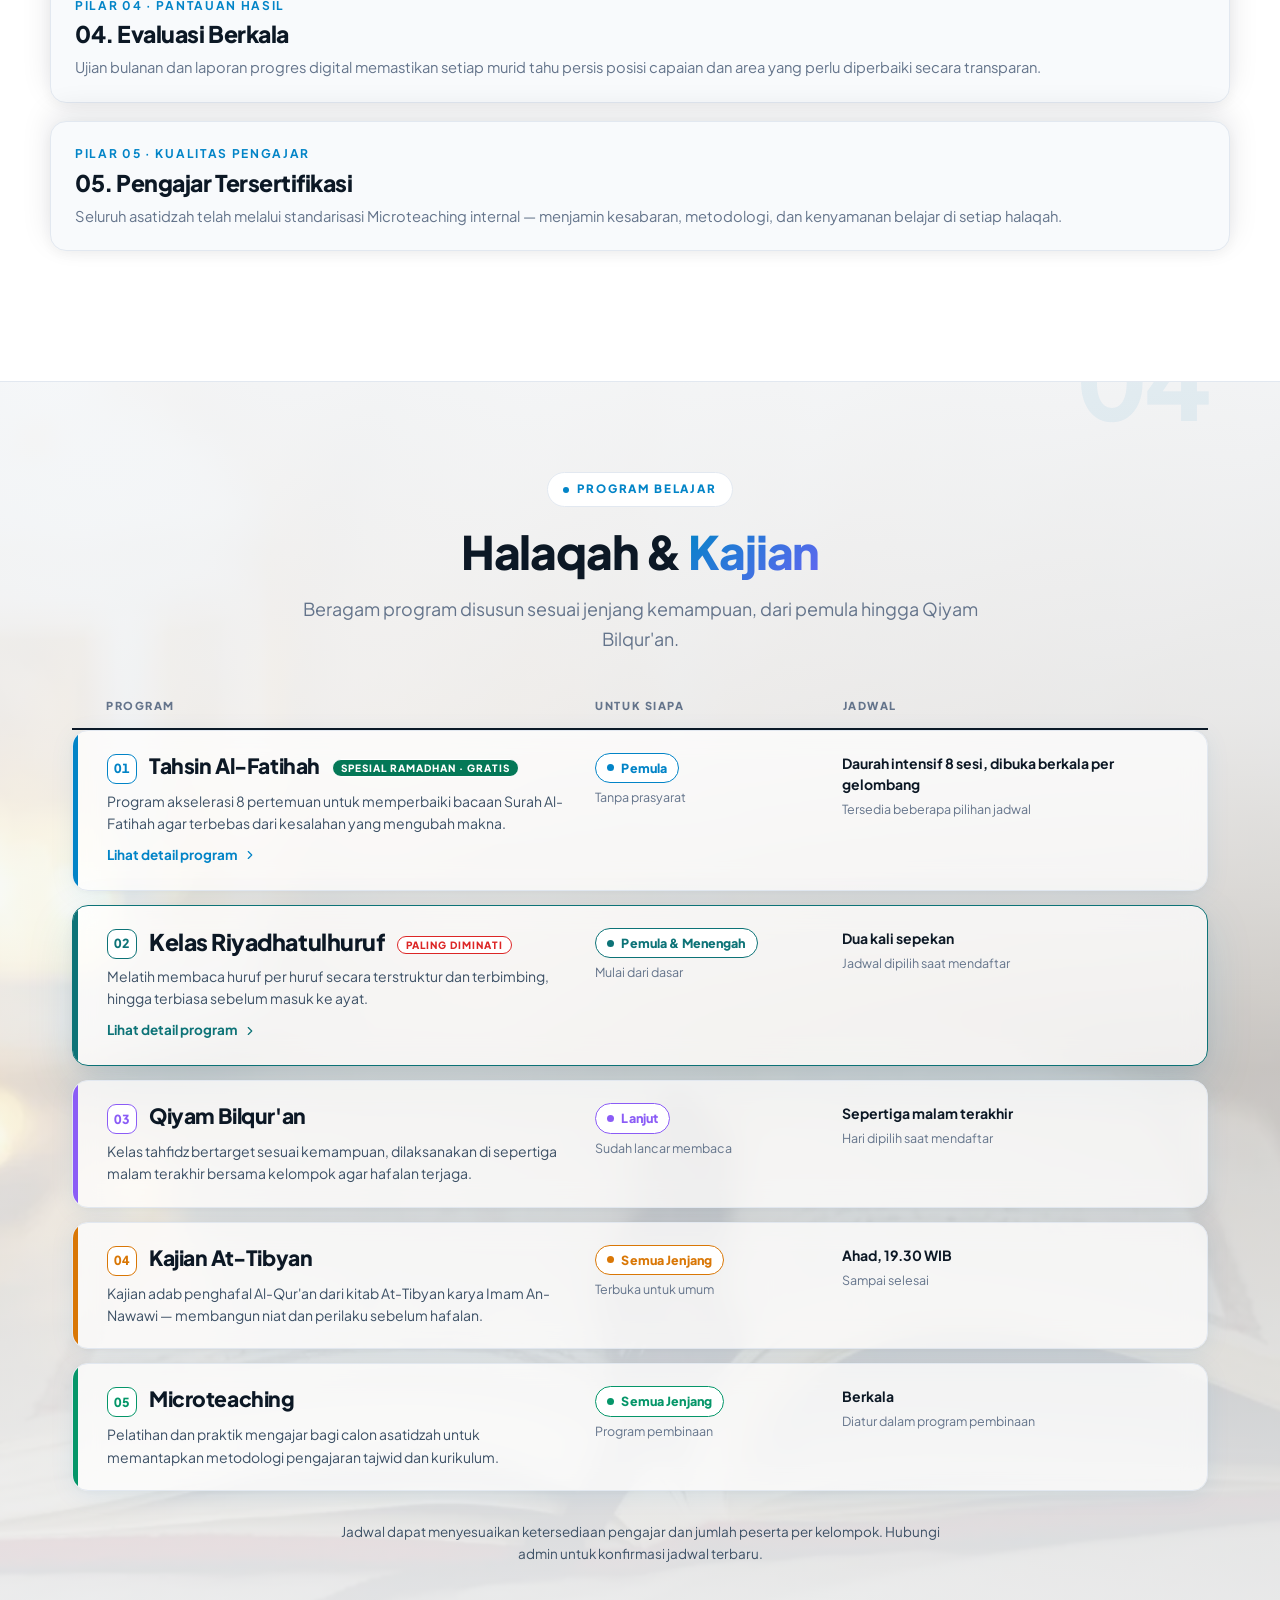
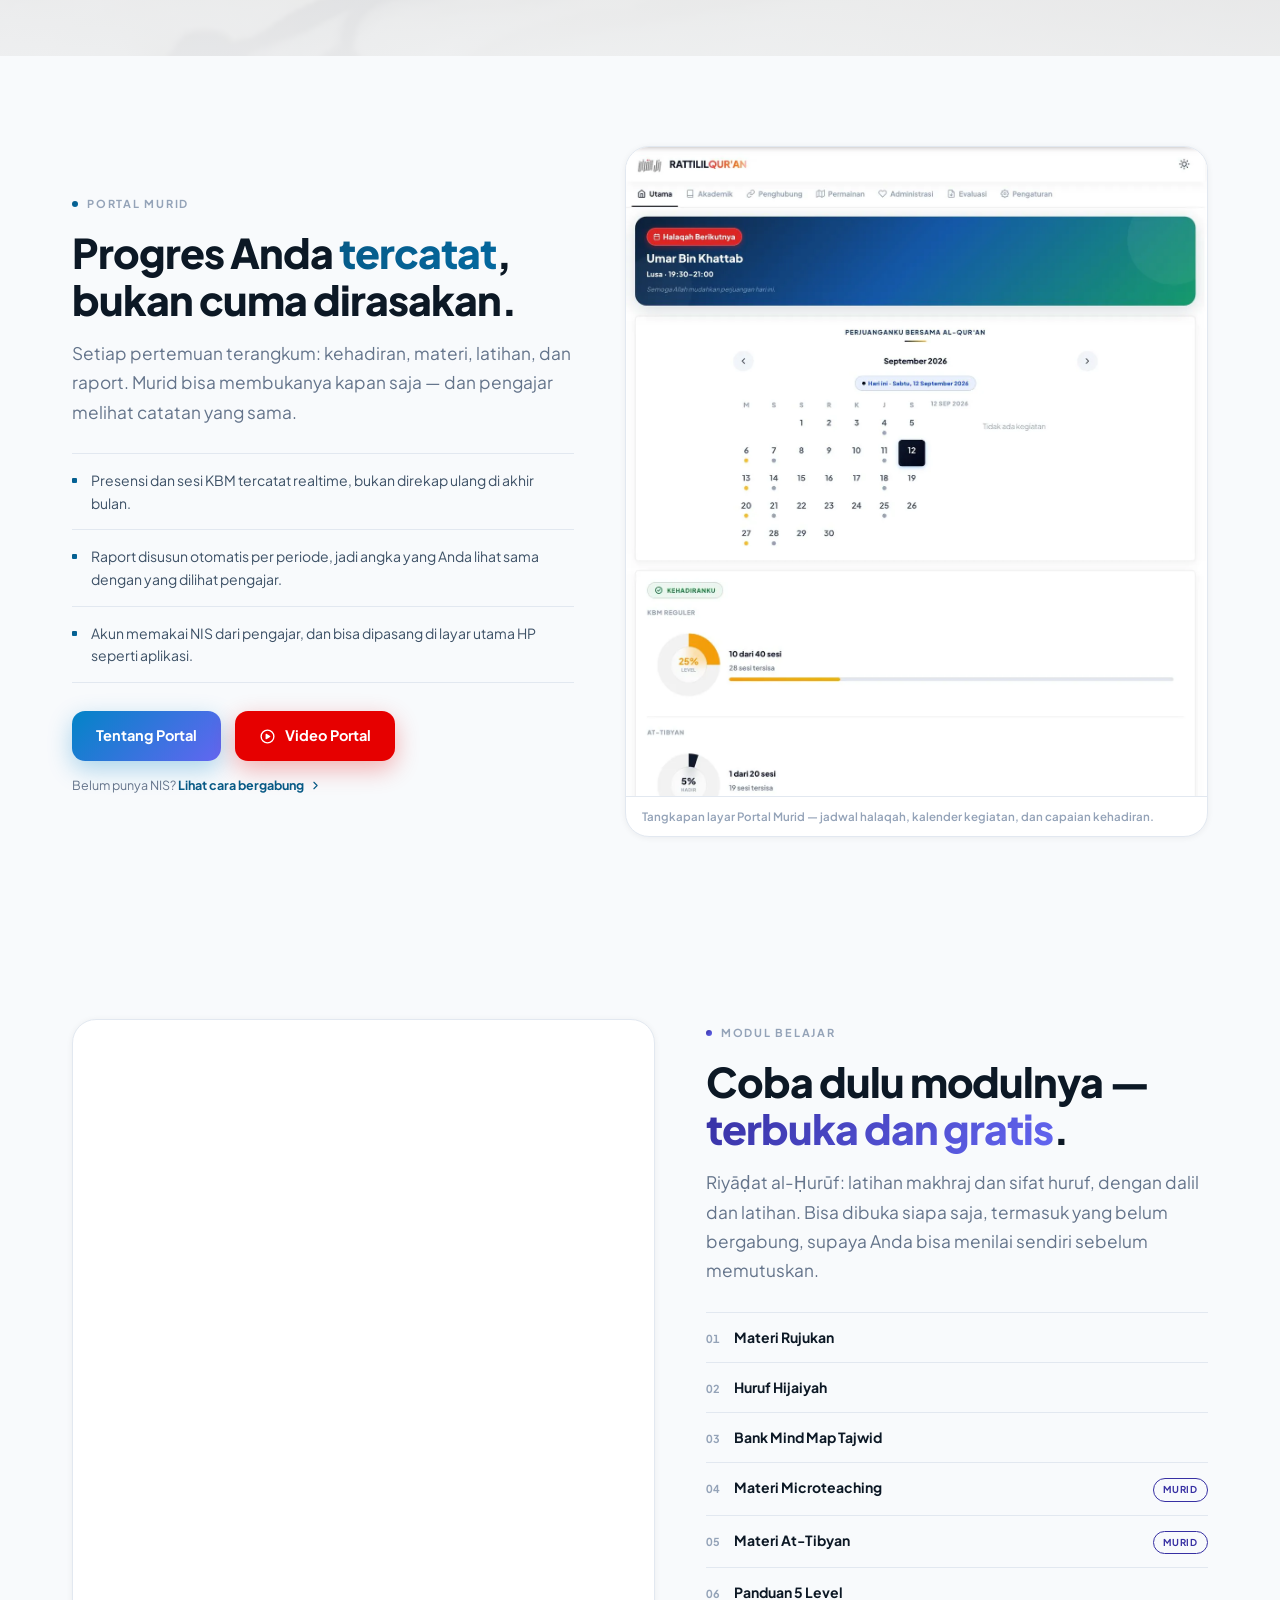
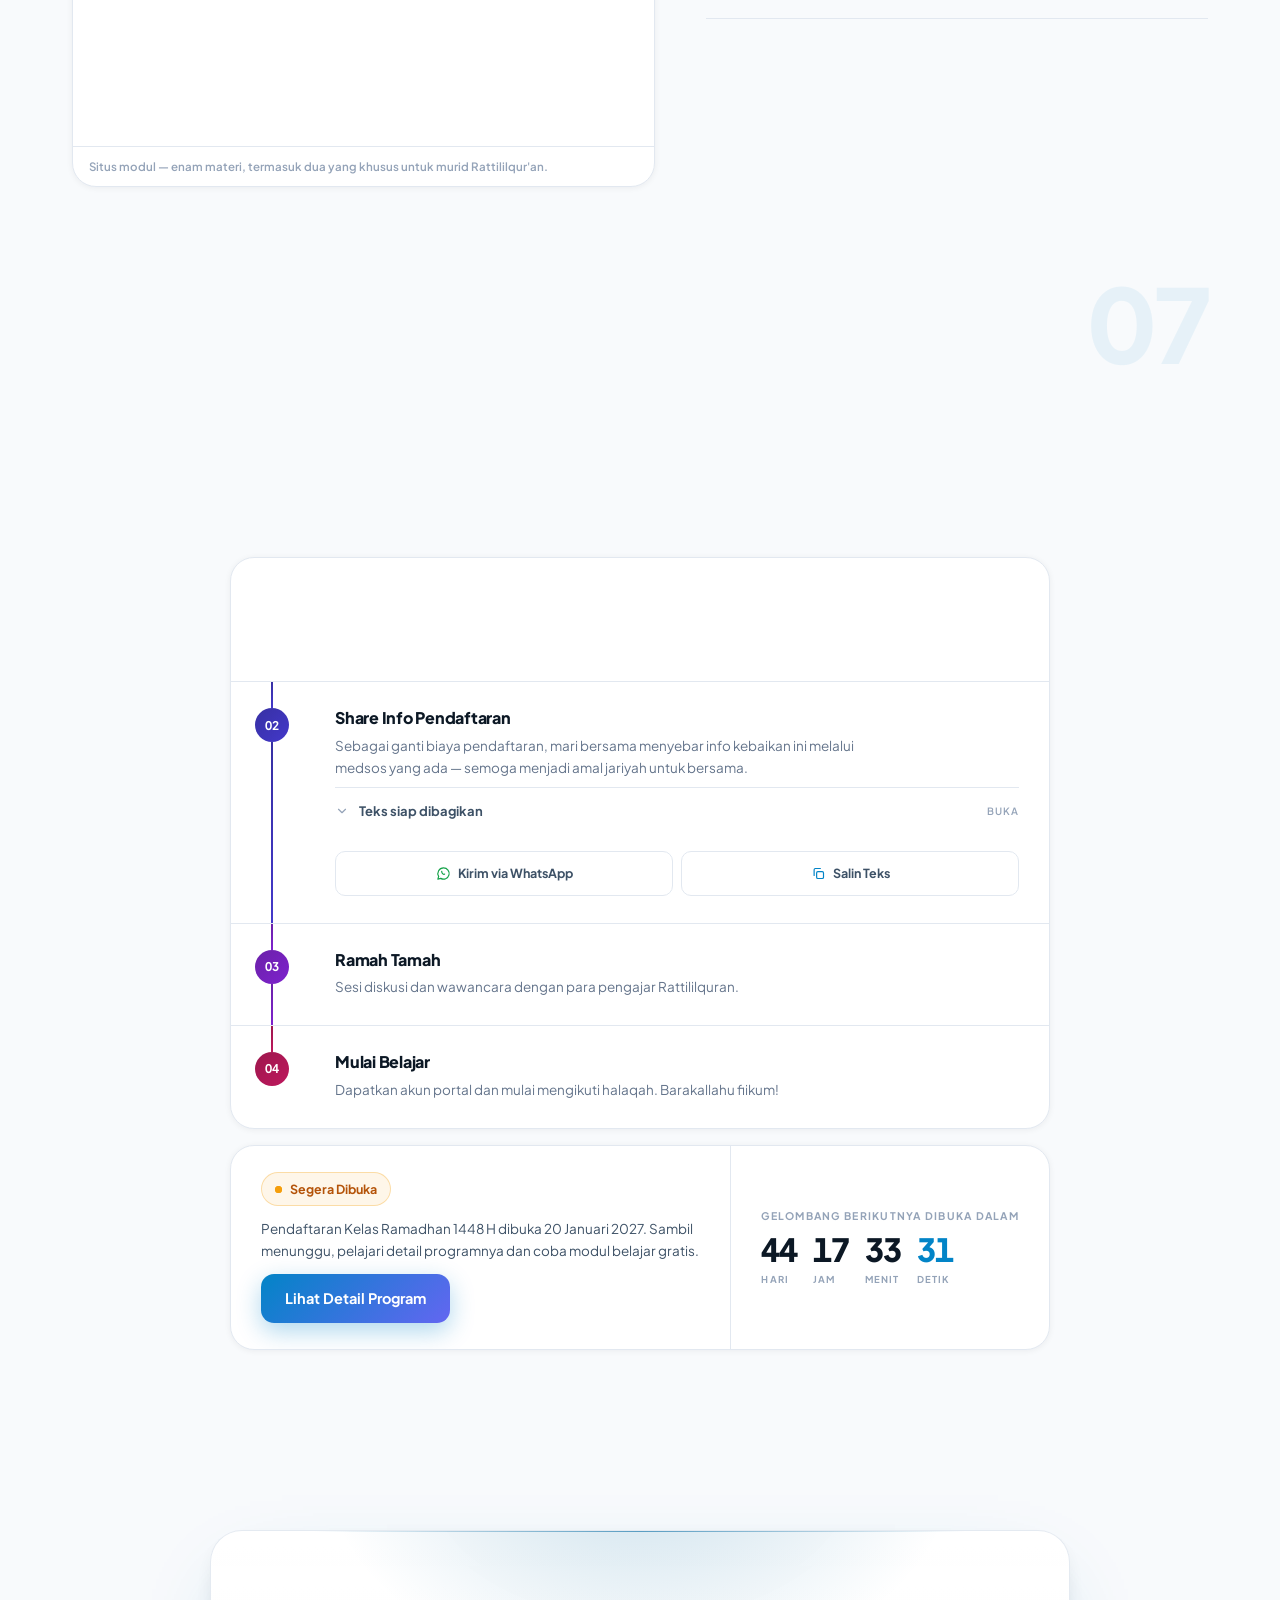
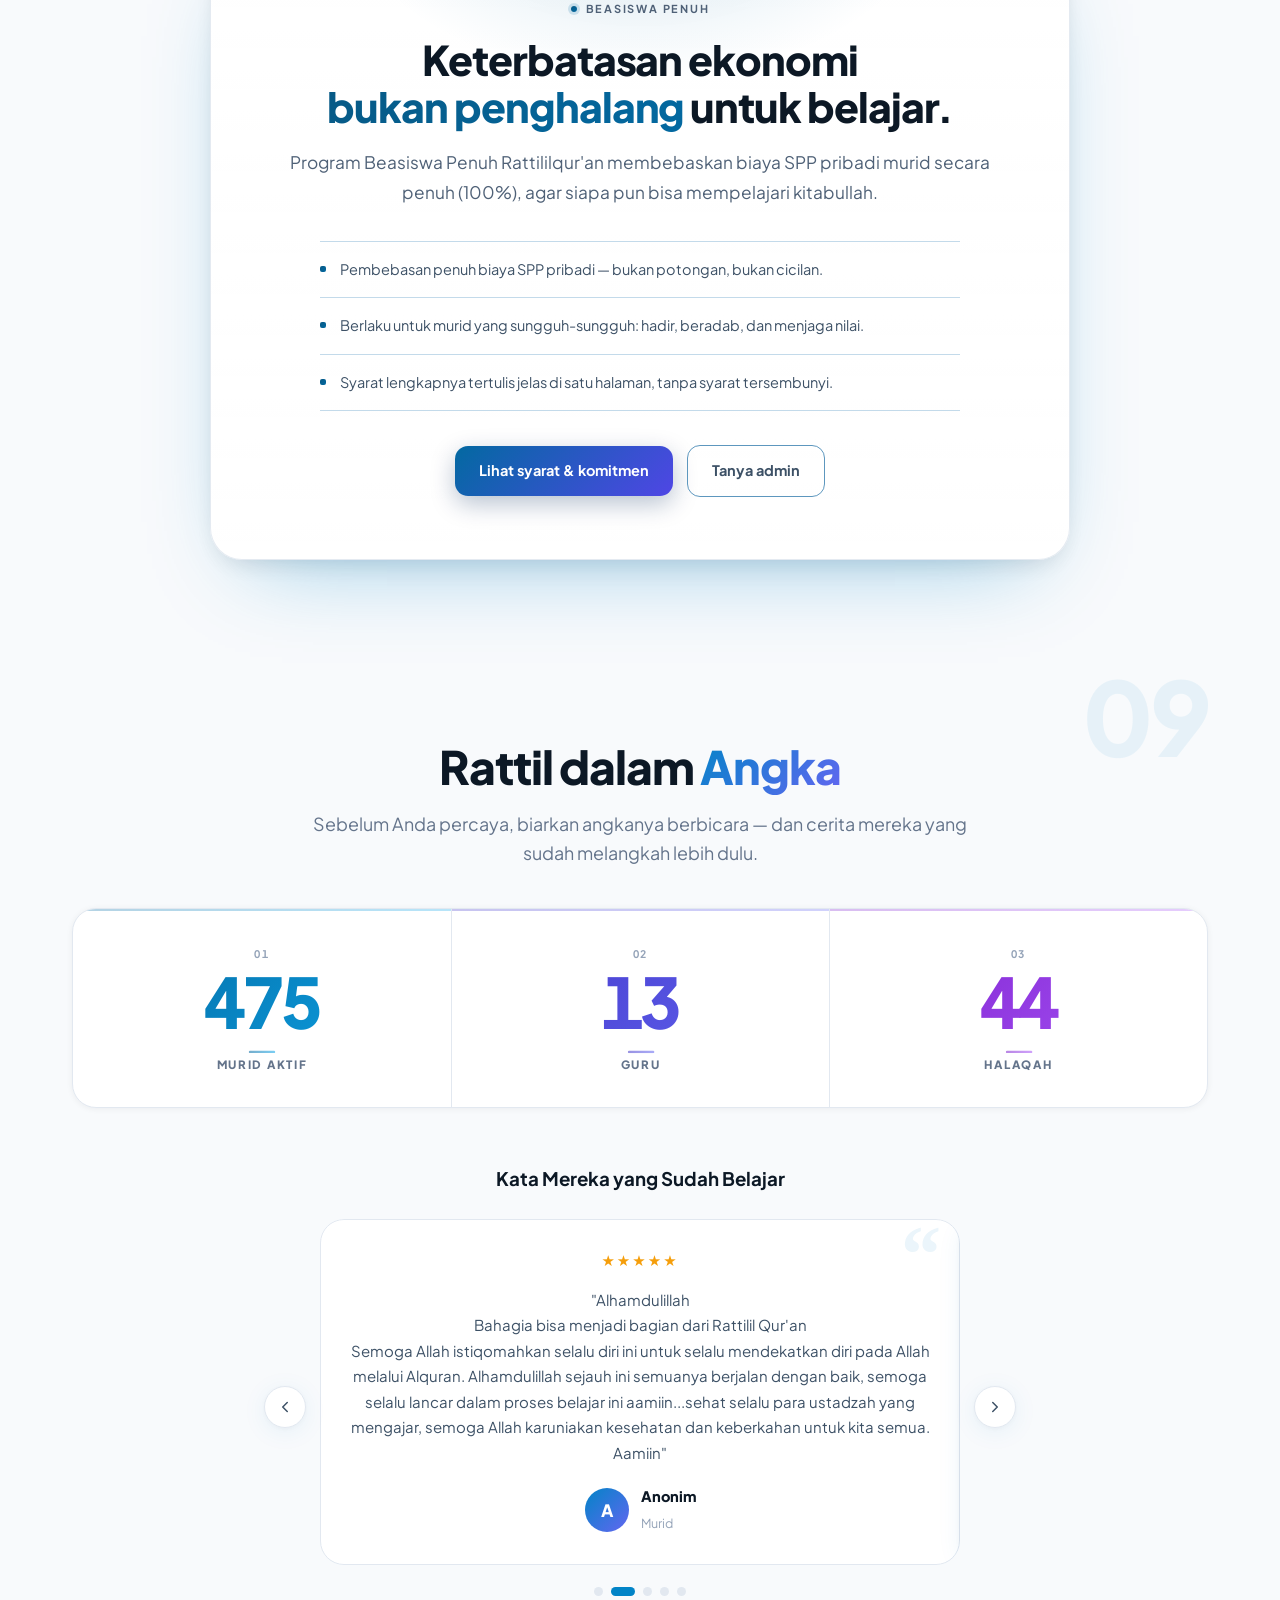
==== commit 7c3f62dd: "Fix Bab 01: slide pembuka tak terlewati, ilustrasi tak dobel, Spasi di tombol titik - Lemparan scrol" ====
--- a/index.html
+++ b/index.html
@@ -2840,7 +2840,7 @@
   </a>
 </div>
 
-<script src="assets/sorot/sorot-ilus.js"></script>
+<script src="assets/sorot/sorot-ilus.js?v=2"></script>
 <script>
   document.getElementById('year').textContent = new Date().getFullYear();
 
@@ -2994,7 +2994,7 @@
     var total    = slides.length; // 6
     var cur      = -1;
     var lastFillPct = -1;
-    var gantiTerakhir = 0;
+    var gantiTerakhir = 0, tadiTerkunci = false;
 
     if(!section || !track || total === 0) return;
 
@@ -3058,7 +3058,12 @@
       // Early-exit saat section jauh dari viewport → hindari layout read/write tiap event scroll
       var rect    = section.getBoundingClientRect();
       var scrolled = -rect.top;
-      if(scrolled < -viewH || scrolled > scrollable + viewH) return;
+      if(scrolled < -viewH || scrolled > scrollable + viewH){
+        // Jauh di atas/bawah bab: samakan ke slide tepi, supaya kembali ke bab (mis. lewat tautan) tidak ditarik
+        // ke slide lama yang tersisa dari kunjungan sebelumnya.
+        goTo(scrolled < 0 ? 0 : total - 1); tadiTerkunci = false;
+        return;
+      }
 
       // clamp 0..1
       var pct = Math.max(0, Math.min(1, scrolled / scrollable));
@@ -3078,7 +3083,12 @@
       // Maju/mundur paling banyak satu slide, dan tiap slide tampil minimal JEDA ms. Ini untuk scroll bawaan yang
       // tidak lewat gerakan (momentum iOS saat masuk bab, seret scrollbar); setelah scroll diam, posisi dirapikan.
       // Di luar keadaan terkunci (bab belum/sudah lewat) indeks langsung disamakan: pct sudah 0 atau 1.
-      if(cur >= 0 && slideIdx !== cur && terkunci()){
+      // Saat baru masuk bab, slide tepi (pembuka/penutup) ditahan JEDA ms, jadi lemparan scroll yang besar
+      // (momentum HP, satu putaran roda kencang) tidak melewatinya; posisi lalu dirapikan ke slide itu.
+      var kunci = terkunci();
+      if(kunci && !tadiTerkunci && cur >= 0) gantiTerakhir = performance.now();
+      tadiTerkunci = kunci;
+      if(cur >= 0 && slideIdx !== cur && kunci){
         if(performance.now() - gantiTerakhir < JEDA){ rapikanNanti(); return; }
         slideIdx = cur + (slideIdx > cur ? 1 : -1);
       }
@@ -3091,7 +3101,12 @@
     // bebas; tiap gerakan memindah tepat satu slide. Di slide pertama (ke atas) dan terakhir (ke bawah) scroll
     // dilepas lagi ke browser supaya pengunjung bisa keluar dari bab.
     var JEDA = 550, KUNCI = 700;
-    var kunciSampai = 0, rodaTerakhir = 0, rodaJumlah = 0, rodaLangkah = 0, sentuh = null, rapiT = 0;
+    var kunciSampai = 0, rodaTerakhir = 0, rodaJumlah = 0, rodaLangkah = 0, rodaMasuk = false, sentuh = null, rapiT = 0;
+    // Gerakan di menu HP, pemutar Reels (<dialog>), atau kolom isian bukan milik bab ini.
+    function bukanMilikBab(t){
+      if(document.querySelector('dialog[open]')) return true;
+      return !!(t && t.closest && t.closest('#navLinks, dialog, input, textarea, select, [contenteditable]'));
+    }
     function posisi(i){
       var y0 = section.getBoundingClientRect().top + window.pageYOffset;
       return Math.round(y0 + i / (total - 1) * (section.offsetHeight - window.innerHeight)) + 1;
@@ -3126,27 +3141,34 @@
     }
 
     window.addEventListener('wheel', function(e){
-      if(e.ctrlKey || Math.abs(e.deltaY) < Math.abs(e.deltaX) || !terkunci()) return;
-      var arah = e.deltaY > 0 ? 1 : -1, kini = performance.now();
-      // Gerakan baru = jeda > 220 ms sejak event roda terakhir. Ekor inersia trackpad yang menyambung tanpa jeda
-      // tidak dihitung sebagai gerakan baru (kecuali sudah lama sekali), jadi satu sapuan = satu slide.
+      if(e.ctrlKey || Math.abs(e.deltaY) < Math.abs(e.deltaX) || bukanMilikBab(e.target)) return;
+      var kini = performance.now();
+      // Gerakan baru = jeda > 220 ms sejak event roda terakhir (dicatat juga di luar bab). Satu gerakan, termasuk
+      // ekor inersia trackpad sepanjang apa pun, paling banyak memindah satu slide.
       var baru = kini - rodaTerakhir > 220;
       rodaTerakhir = kini;
-      if(baru){ rodaJumlah = 0; rodaLangkah = 0; }
+      var kunci = terkunci();
+      if(baru){ rodaJumlah = 0; rodaLangkah = 0; rodaMasuk = false; }
+      if(!kunci){ rodaMasuk = true; return; }
+      var arah = e.deltaY > 0 ? 1 : -1;
+      // Gerakan yang dimulai di luar bab hanya menghentikan halaman di slide tepi (pembuka/penutup), tidak
+      // langsung melompat ke slide berikutnya.
+      if(rodaMasuk){ e.preventDefault(); rapikanNanti(); return; }
       if(bisaKeluar(arah) && rodaLangkah === 0) return;
       e.preventDefault();
+      if(rodaLangkah) return;
       rodaJumlah += e.deltaY * (e.deltaMode === 1 ? 33 : 1);
       if(Math.abs(rodaJumlah) < 24) return;
-      if(rodaLangkah && kini - rodaLangkah < 1100) return;
       if(langkah(arah)){ rodaLangkah = kini; rodaJumlah = 0; }
     }, { passive: false });
 
     window.addEventListener('touchstart', function(e){
-      if(e.touches.length !== 1){ sentuh = null; return; }
+      if(e.touches.length !== 1 || bukanMilikBab(e.target)){ sentuh = null; return; }
       sentuh = { x: e.touches[0].clientX, y: e.touches[0].clientY, aktif: terkunci(), lepas: false };
     }, { passive: true });
     window.addEventListener('touchmove', function(e){
       if(!sentuh || !sentuh.aktif || sentuh.lepas) return;
+      if(e.touches.length > 1){ sentuh.lepas = true; return; } // cubit-zoom: biarkan
       var dx = e.touches[0].clientX - sentuh.x, dy = e.touches[0].clientY - sentuh.y;
       if(Math.abs(dy) < 6 || Math.abs(dx) > Math.abs(dy)) return;
       if(bisaKeluar(dy < 0 ? 1 : -1)){ sentuh.lepas = true; return; } // di tepi bab: biarkan halaman bergulir
@@ -3161,10 +3183,11 @@
     window.addEventListener('touchcancel', function(){ sentuh = null; }, { passive: true });
 
     window.addEventListener('keydown', function(e){
-      if(e.defaultPrevented || e.altKey || e.ctrlKey || e.metaKey || !terkunci()) return;
-      var t = e.target, tag = t && t.tagName;
-      if(tag === 'INPUT' || tag === 'TEXTAREA' || tag === 'SELECT' || (t && t.isContentEditable)) return;
-      var arah = 0, k = e.key;
+      if(e.defaultPrevented || e.altKey || e.ctrlKey || e.metaKey || !terkunci() || bukanMilikBab(e.target)) return;
+      var t = e.target, k = e.key;
+      // Spasi pada tombol/tautan yang sedang fokus (mis. titik navigasi) tetap menekan tombol itu.
+      if(k === ' ' && t && t.closest && t.closest('button, a, summary, [role="button"], [role="tab"]')) return;
+      var arah = 0;
       if(k === 'ArrowDown' || k === 'PageDown' || (k === ' ' && !e.shiftKey)) arah = 1;
       else if(k === 'ArrowUp' || k === 'PageUp' || (k === ' ' && e.shiftKey)) arah = -1;
       if(arah && langkah(arah)) e.preventDefault();
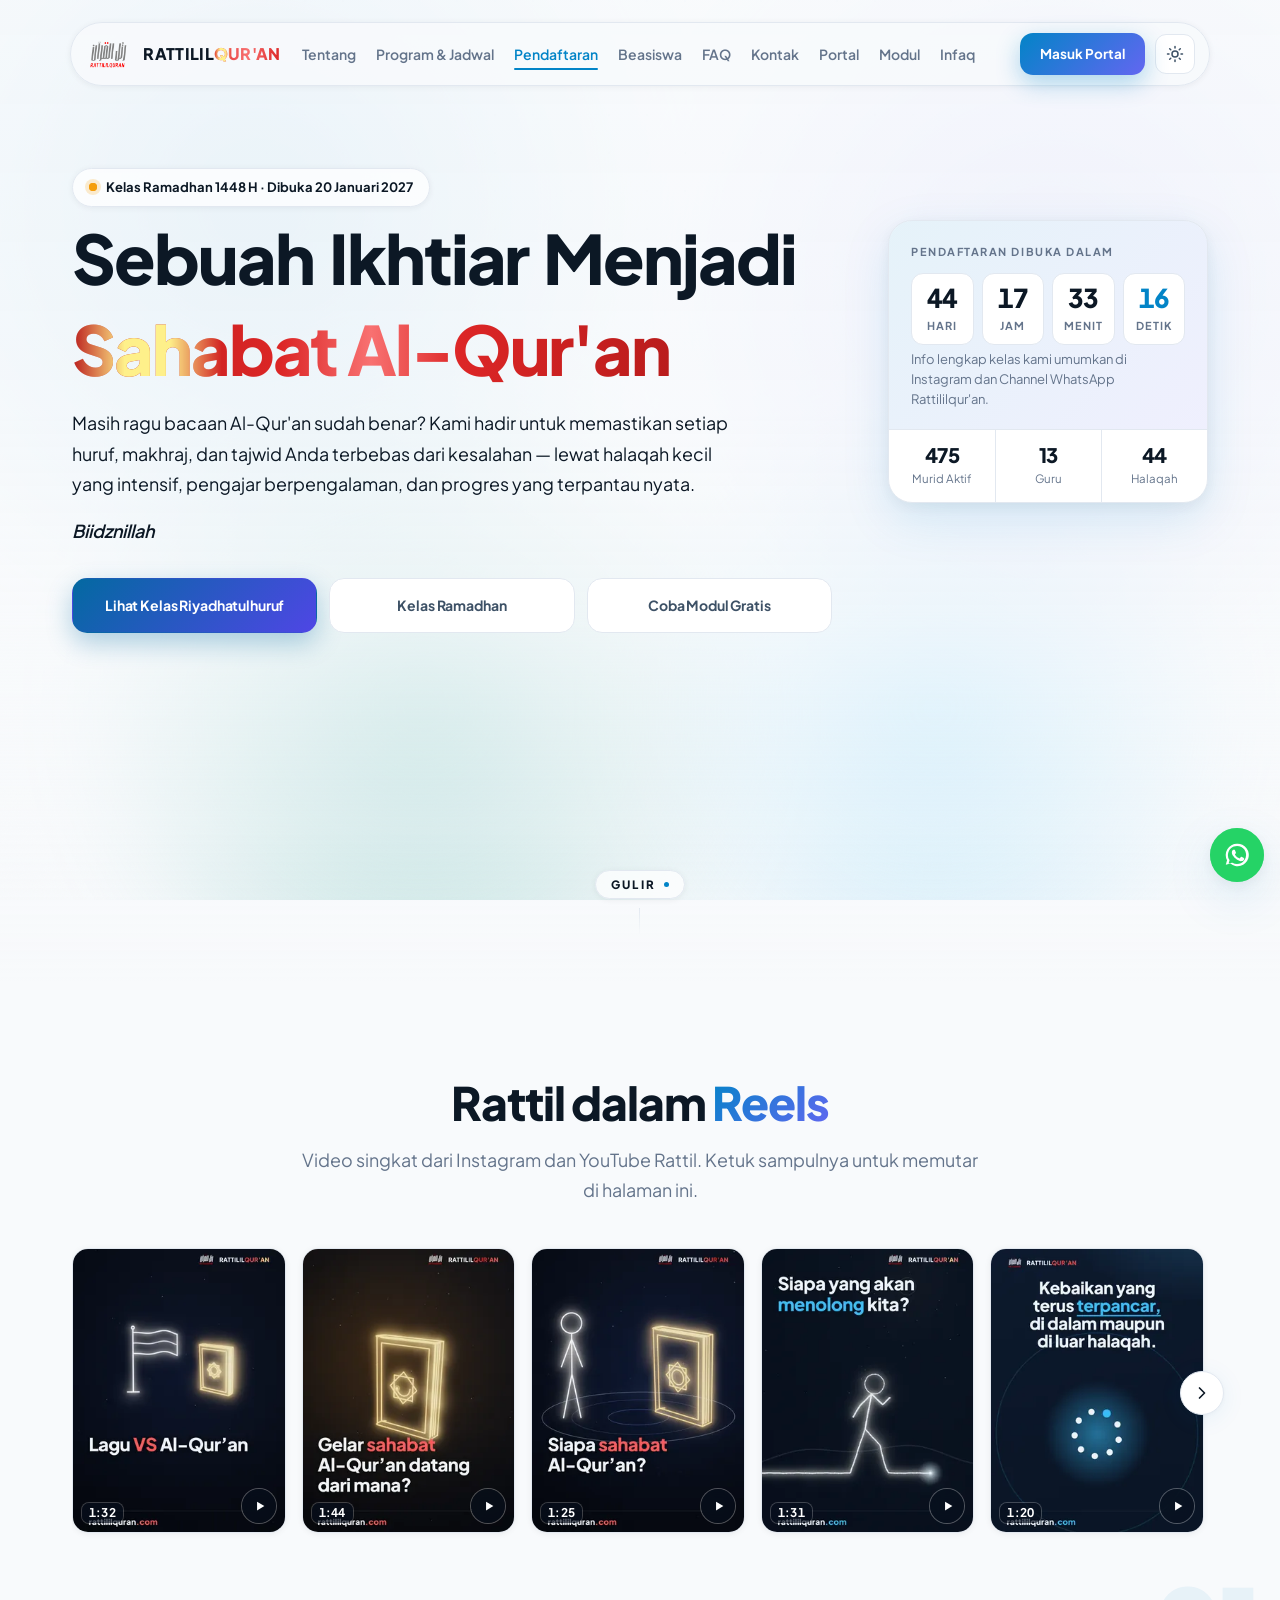
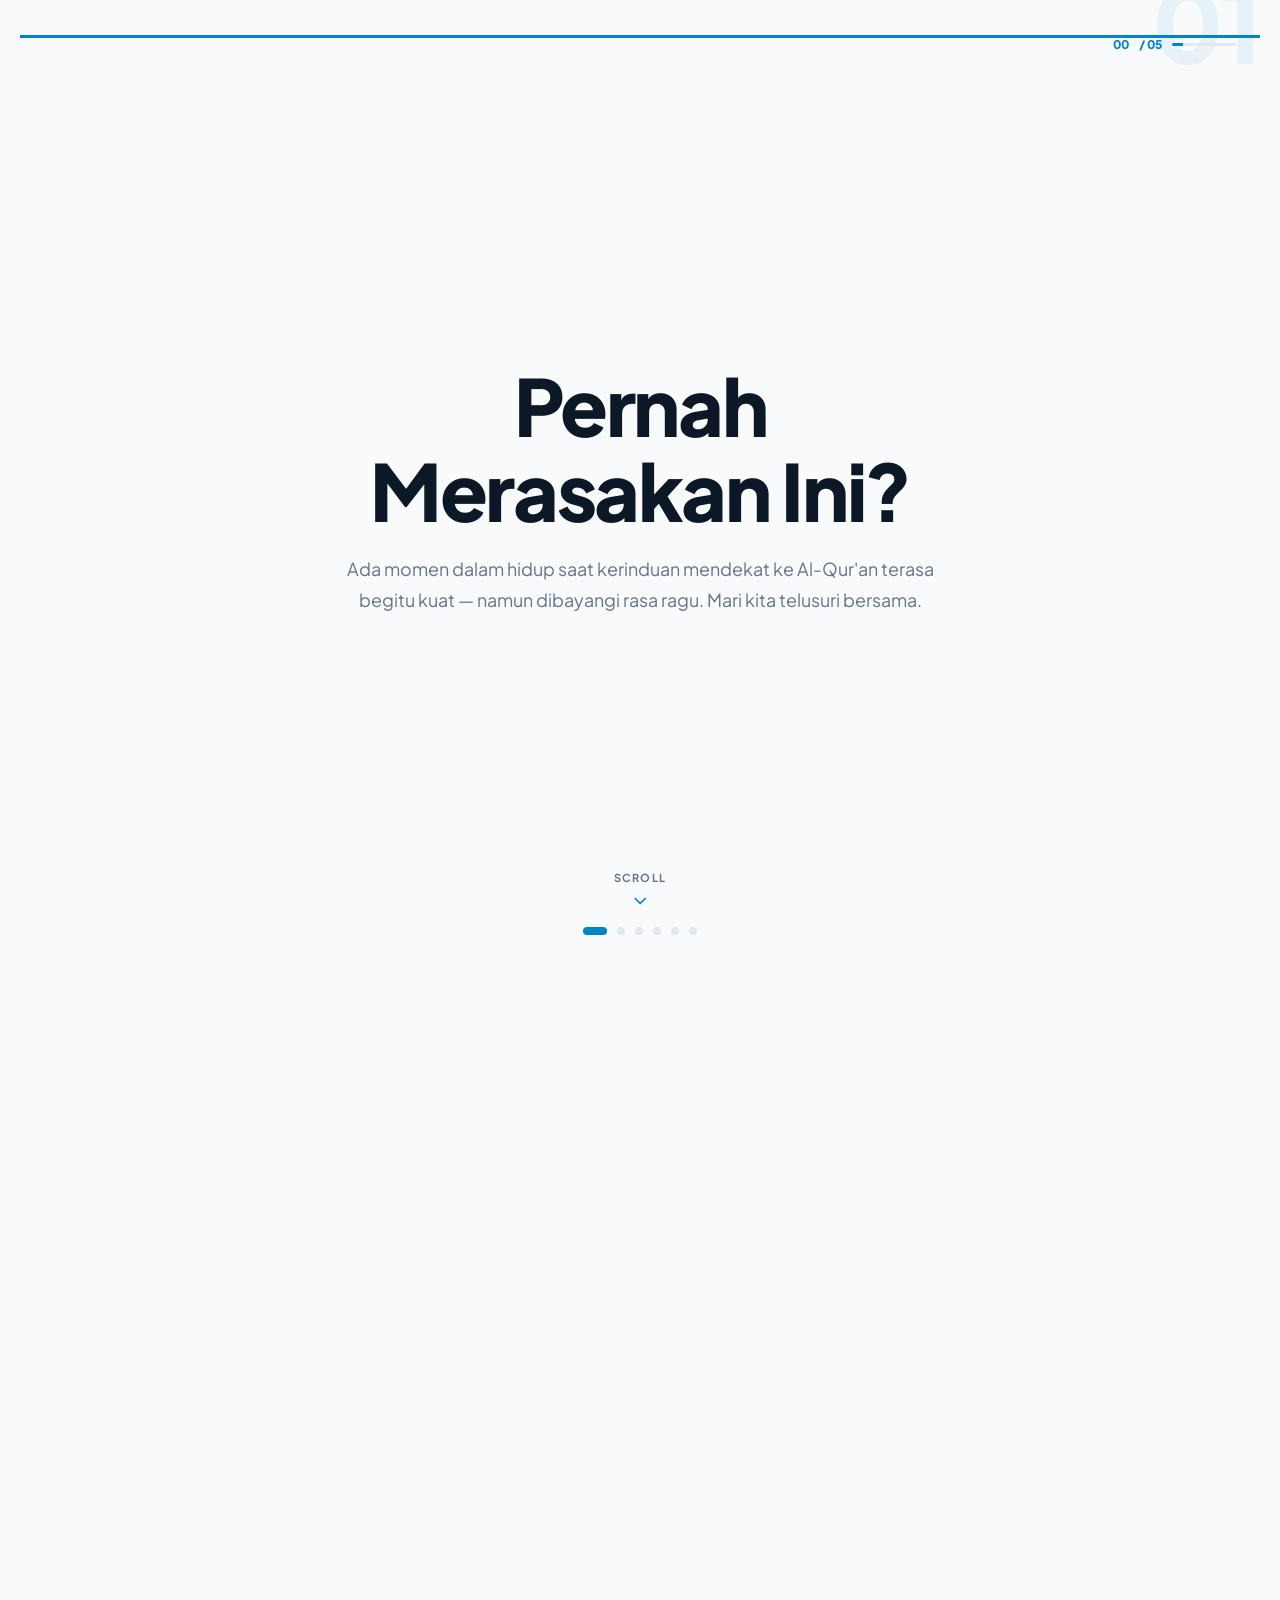
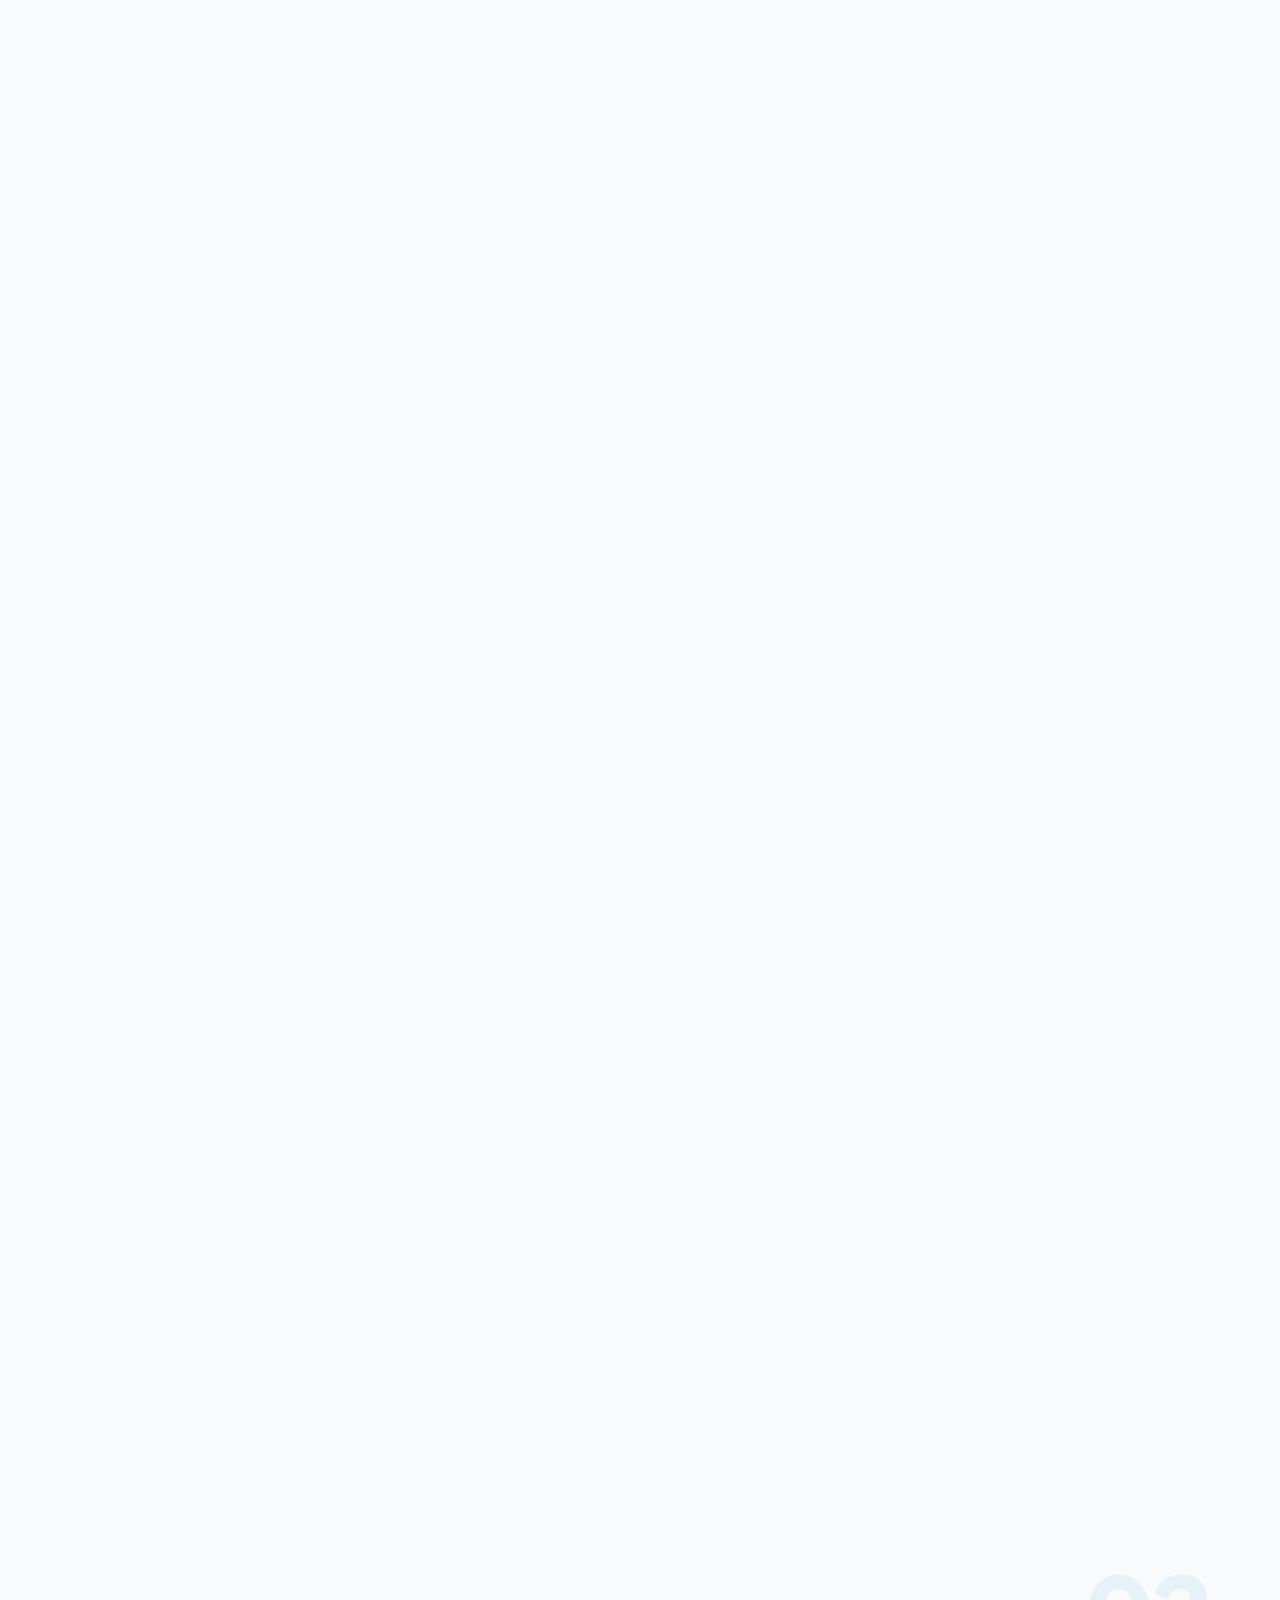
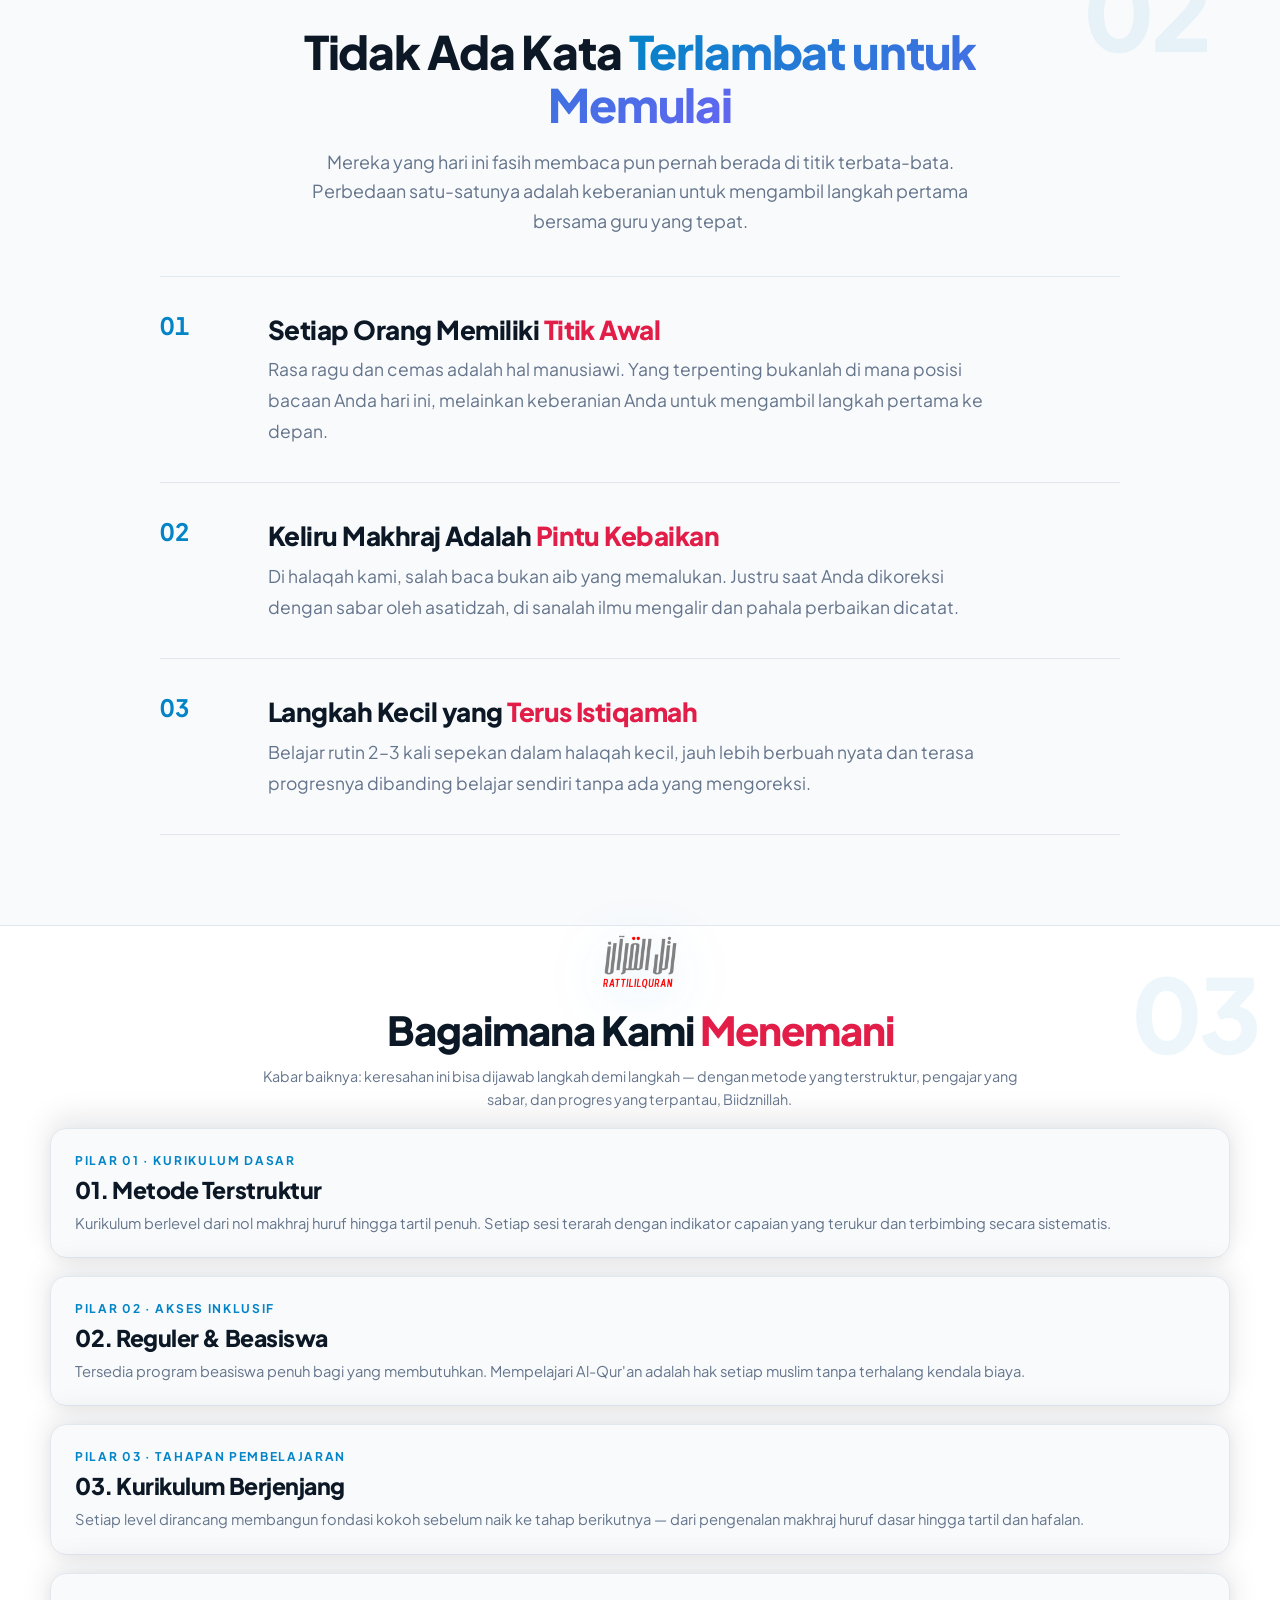
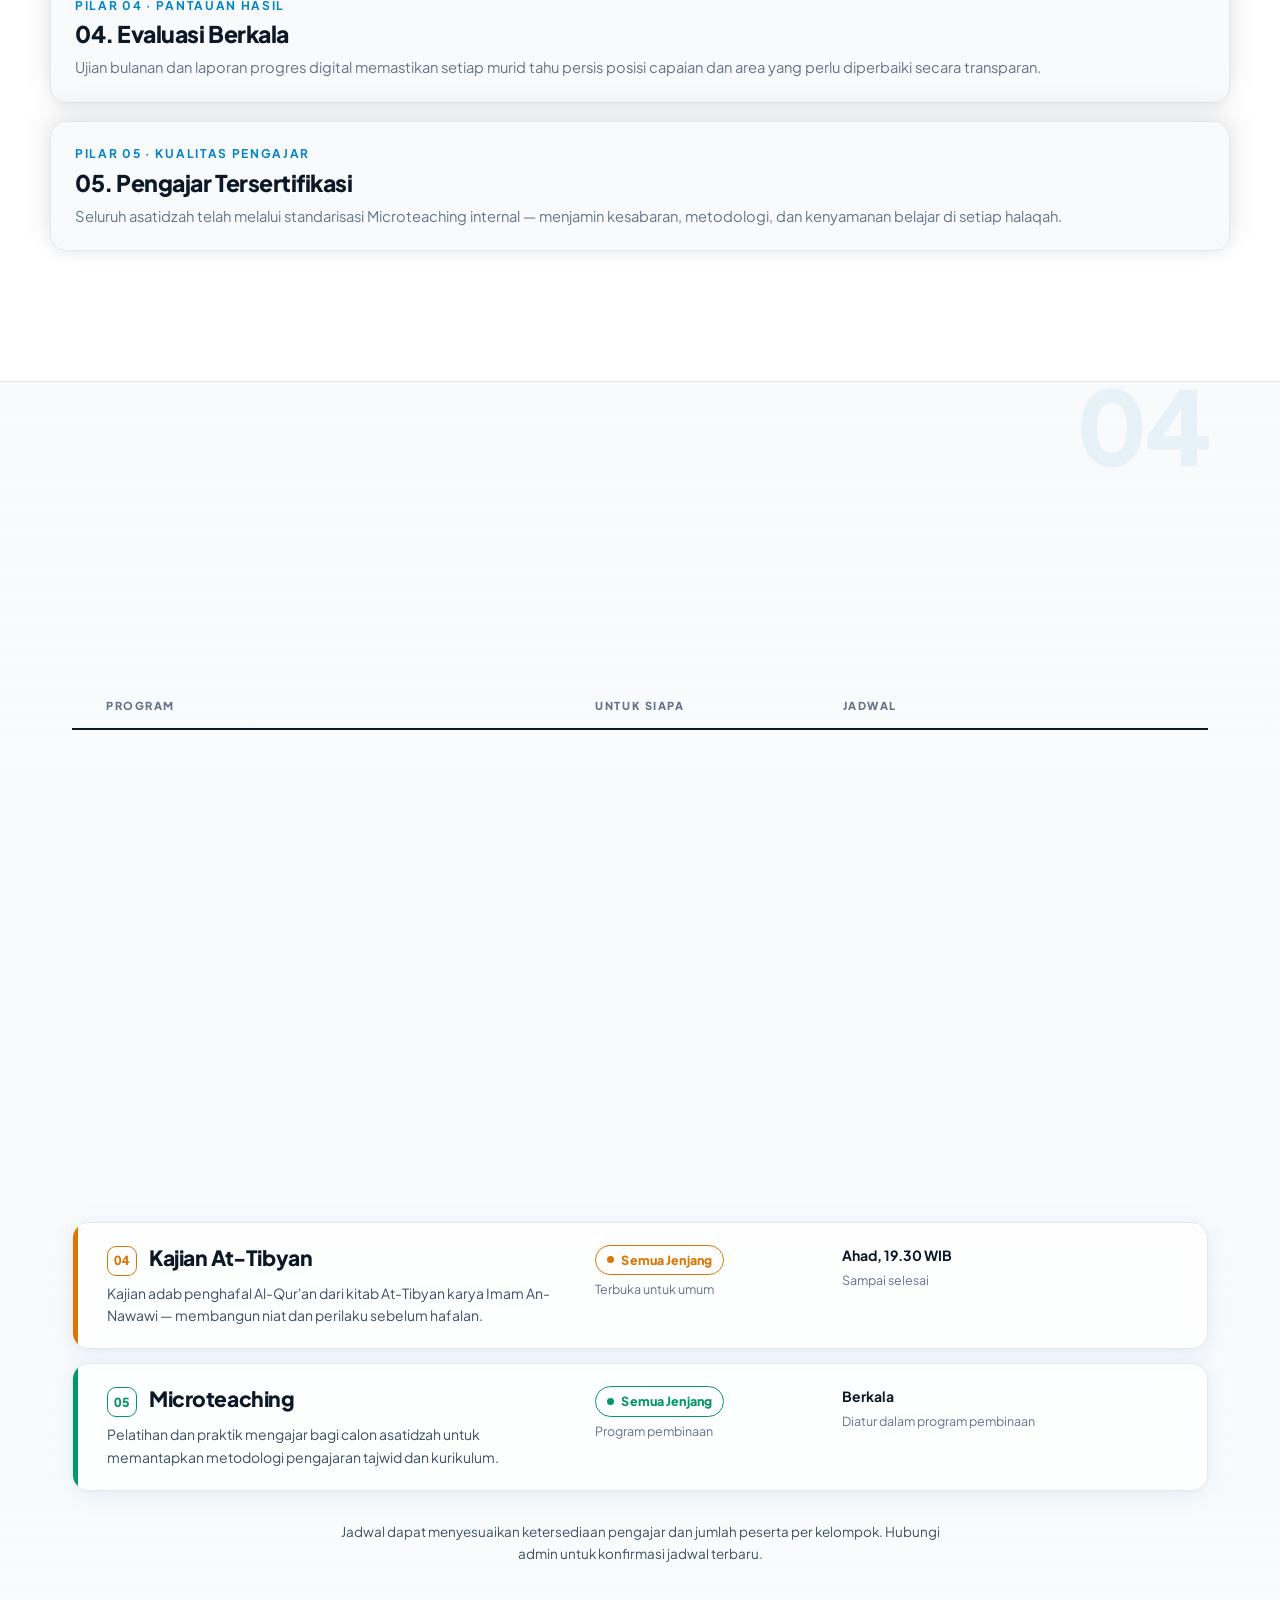
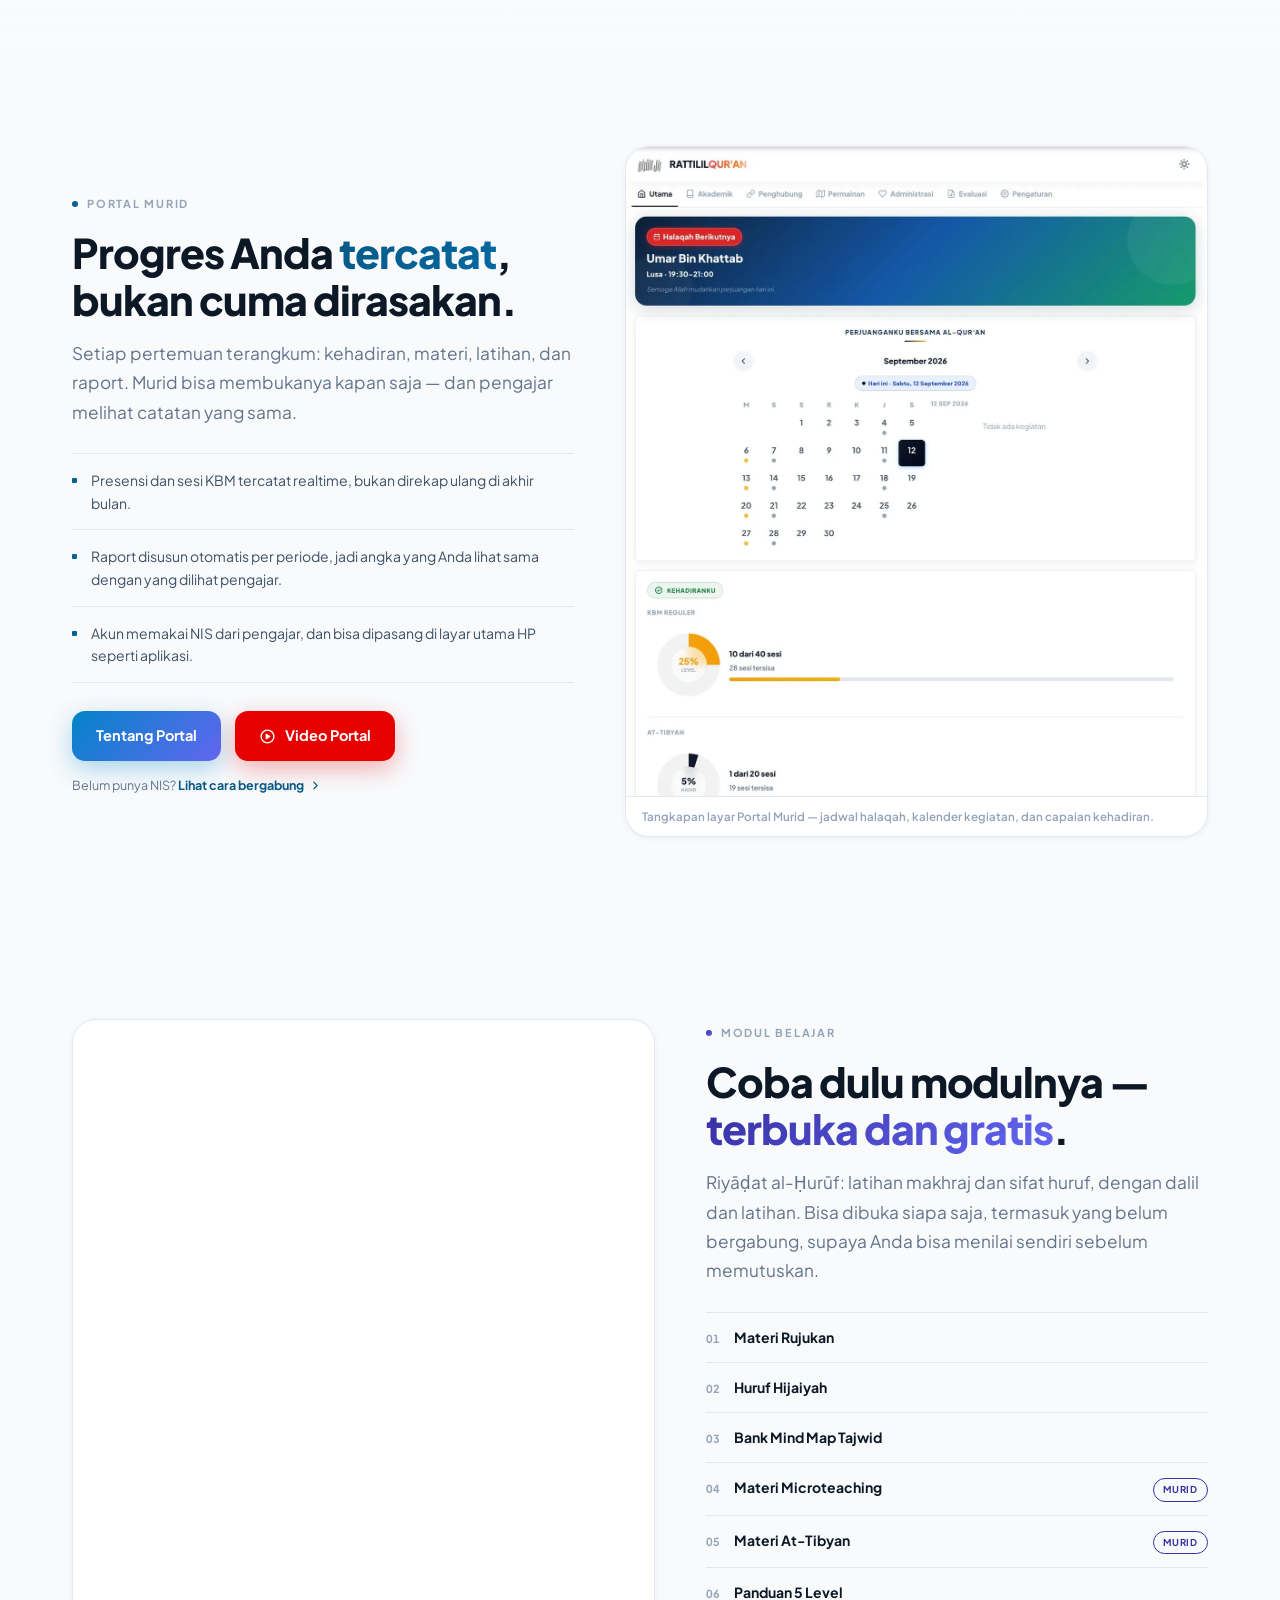
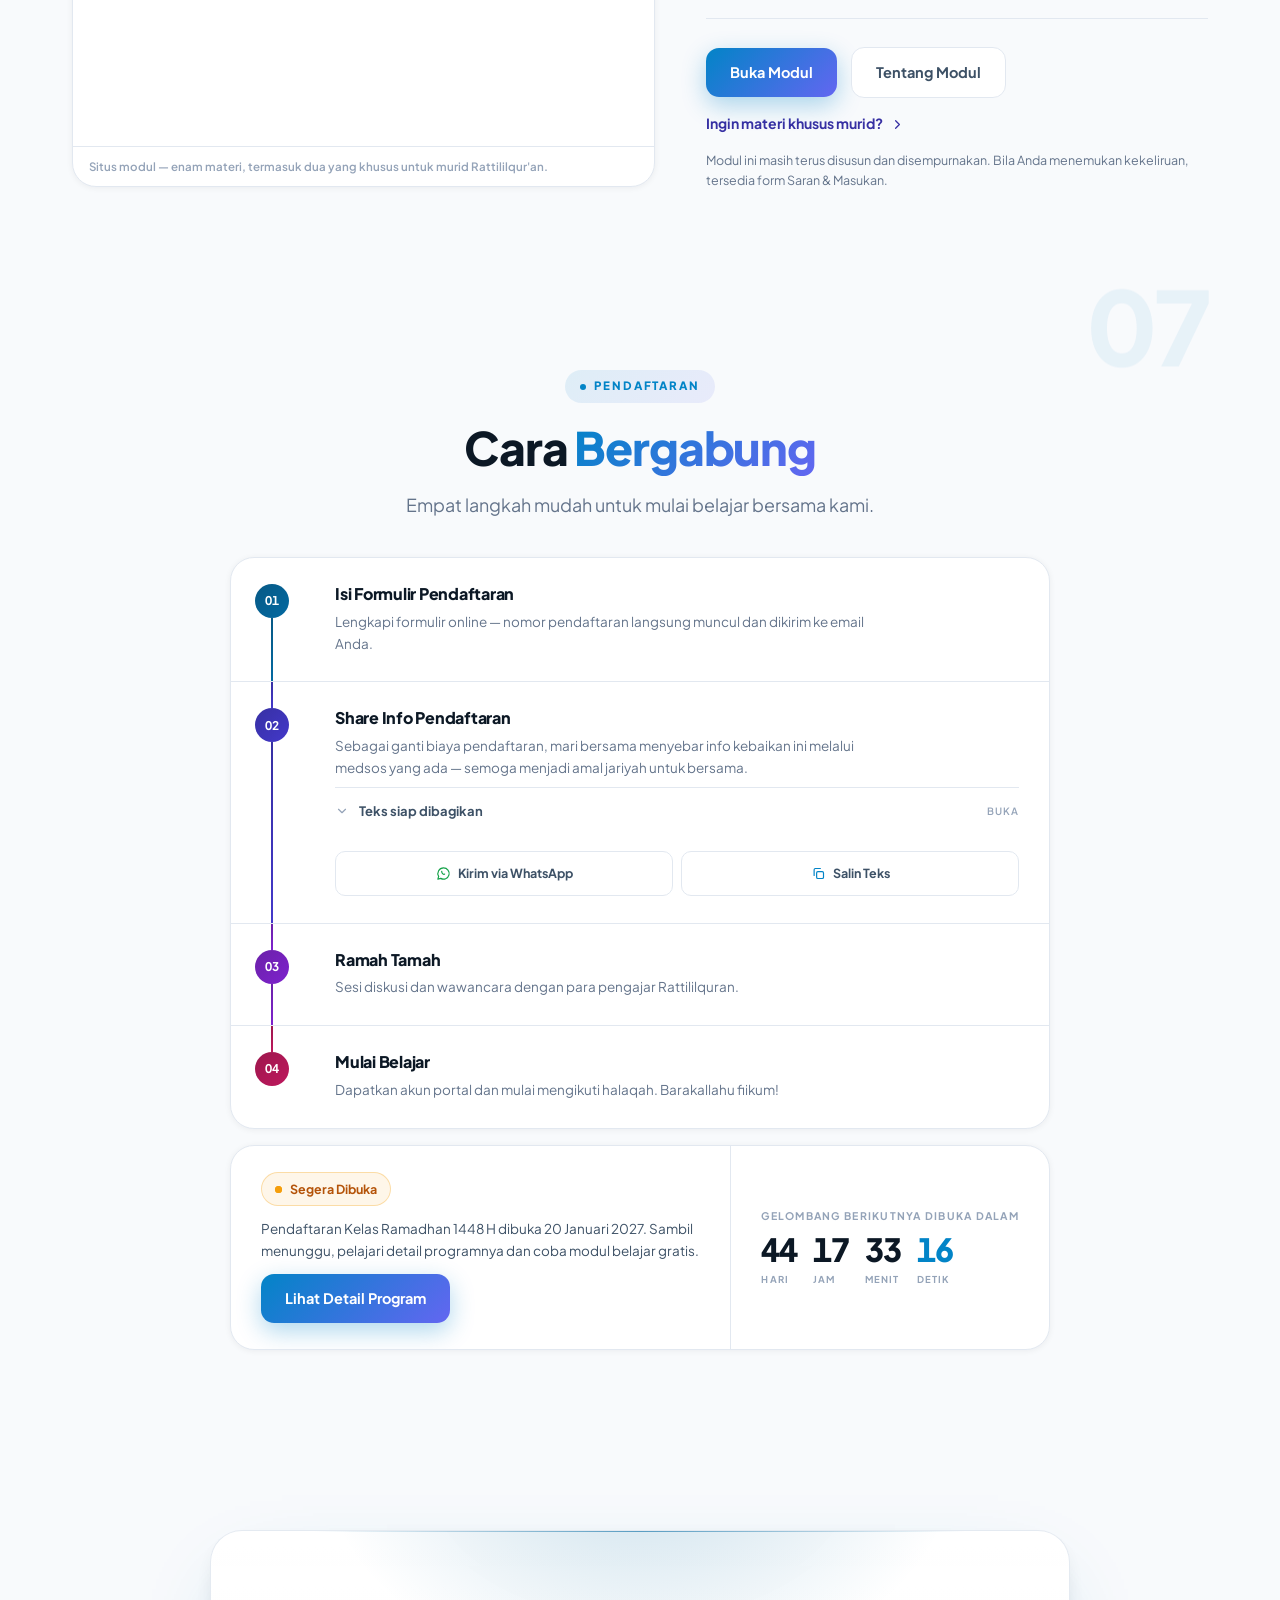
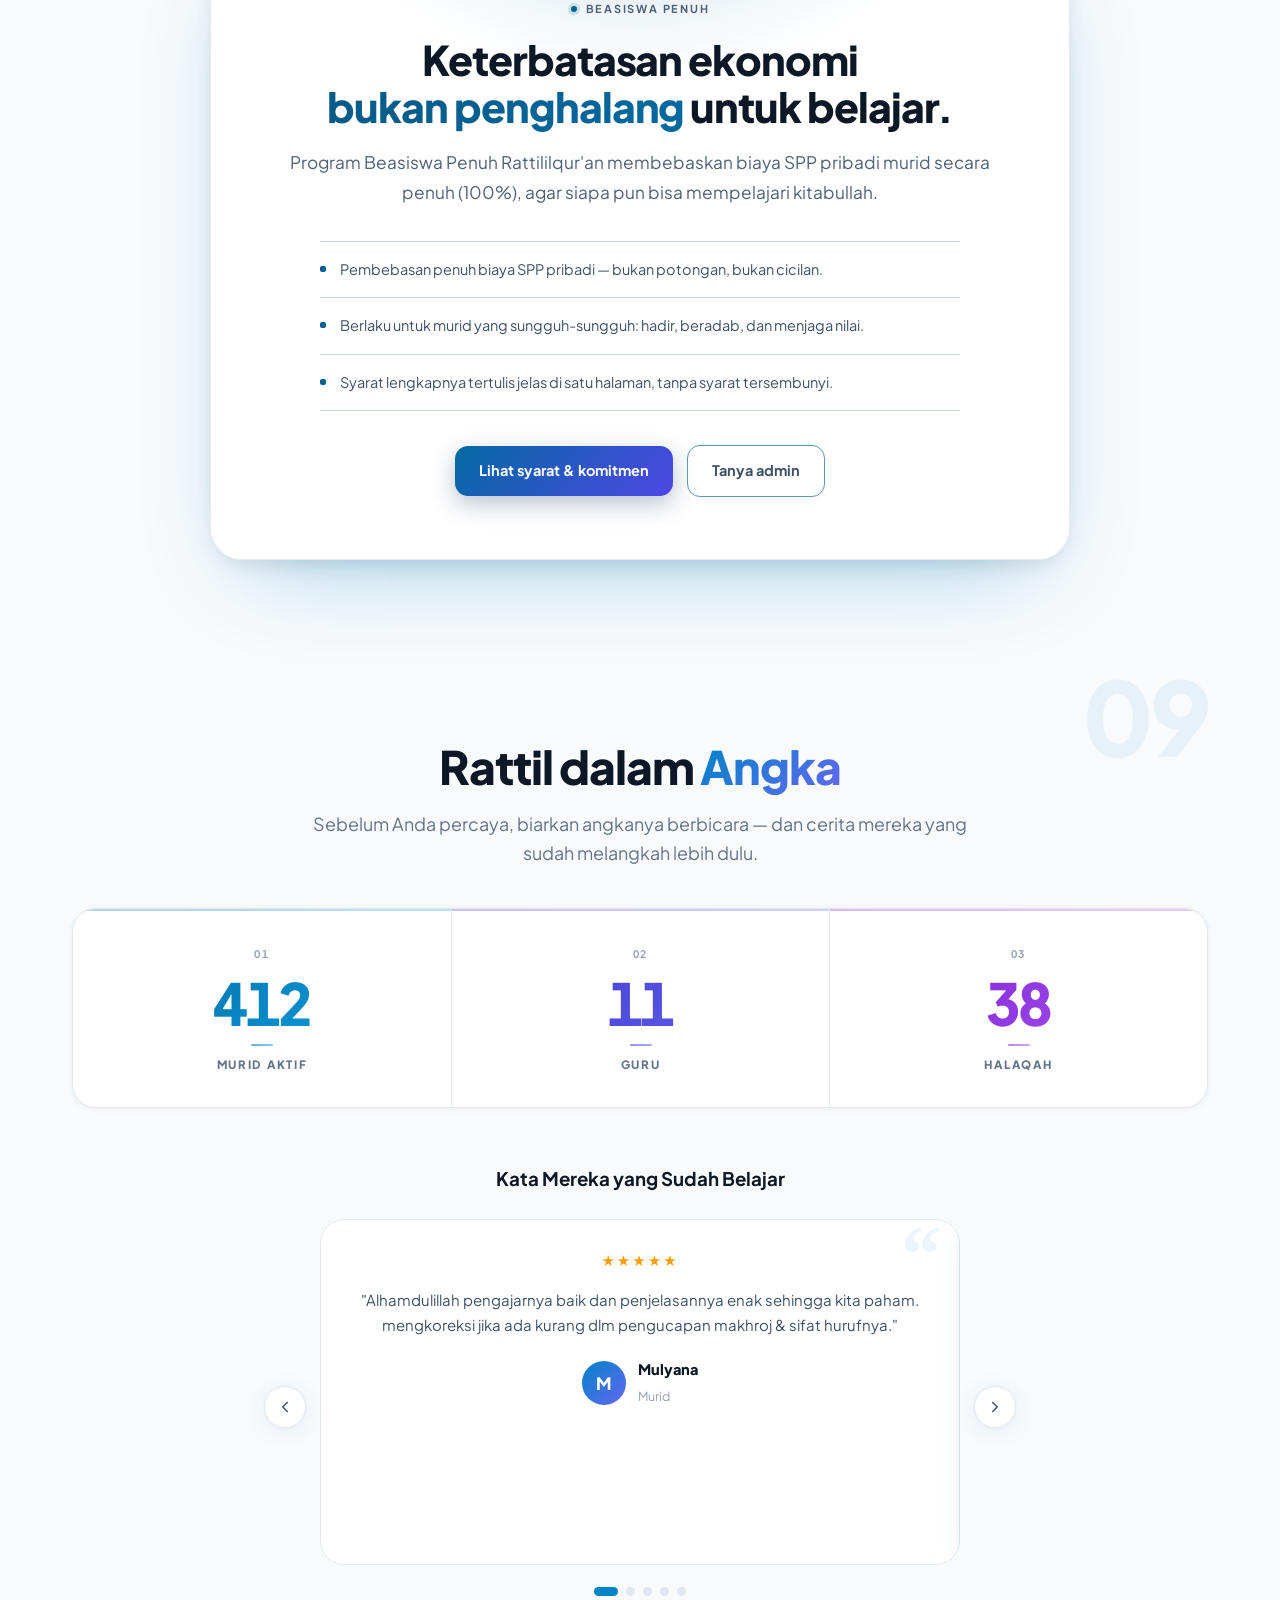
==== commit ba8601c7: "Bab 01: scroll antarslide tidak lagi macet atau licin - Gerakan yang datang saat jeda diantrekan (ma" ====
--- a/index.html
+++ b/index.html
@@ -2994,7 +2994,7 @@
     var total    = slides.length; // 6
     var cur      = -1;
     var lastFillPct = -1;
-    var gantiTerakhir = 0, tadiTerkunci = false;
+    var tadiTerkunci = false;
 
     if(!section || !track || total === 0) return;
 
@@ -3022,7 +3022,6 @@
       idx = Math.max(0, Math.min(total - 1, idx));
       if(idx === cur) return;
       cur = idx;
-      gantiTerakhir = performance.now();
 
       // toggle active slide (pure directional in & out transition)
       slides.forEach(function(s, i){
@@ -3080,17 +3079,17 @@
       // which slide? divide range into `total` equal segments
       var slideIdx = Math.min(total - 1, Math.floor(pct * (total - 1) + 0.5));
 
-      // Maju/mundur paling banyak satu slide, dan tiap slide tampil minimal JEDA ms. Ini untuk scroll bawaan yang
-      // tidak lewat gerakan (momentum iOS saat masuk bab, seret scrollbar); setelah scroll diam, posisi dirapikan.
-      // Di luar keadaan terkunci (bab belum/sudah lewat) indeks langsung disamakan: pct sudah 0 atau 1.
-      // Saat baru masuk bab, slide tepi (pembuka/penutup) ditahan JEDA ms, jadi lemparan scroll yang besar
-      // (momentum HP, satu putaran roda kencang) tidak melewatinya; posisi lalu dirapikan ke slide itu.
+      // Scroll bawaan browser di dalam bab (momentum iOS setelah jari lepas, usapan yang tak bisa dicegah, seret
+      // scrollbar) paling banyak memindah SATU slide per sesi scroll; sesi selesai saat scroll diam 180 ms, lalu
+      // posisi dirapikan. Saat baru masuk bab, sesi itu dianggap sudah dipakai: lemparan dari luar berhenti di slide
+      // tepi (pembuka/penutup). Di luar keadaan terkunci indeks langsung disamakan (pct sudah 0 atau 1).
       var kunci = terkunci();
-      if(kunci && !tadiTerkunci && cur >= 0) gantiTerakhir = performance.now();
+      if(kunci && !tadiTerkunci && cur >= 0) natifSudah = true;
       tadiTerkunci = kunci;
       if(cur >= 0 && slideIdx !== cur && kunci){
-        if(performance.now() - gantiTerakhir < JEDA){ rapikanNanti(); return; }
+        if(natifSudah){ rapikanNanti(); return; }
         slideIdx = cur + (slideIdx > cur ? 1 : -1);
+        natifSudah = true;
       }
       goTo(slideIdx);
       rapikanNanti();
@@ -3100,8 +3099,11 @@
     // Selama bab ini terkunci (sticky penuh di layar), roda/trackpad, usapan, dan tombol panah tidak menggulir halaman
     // bebas; tiap gerakan memindah tepat satu slide. Di slide pertama (ke atas) dan terakhir (ke bawah) scroll
     // dilepas lagi ke browser supaya pengunjung bisa keluar dari bab.
-    var JEDA = 550, KUNCI = 700;
-    var kunciSampai = 0, rodaTerakhir = 0, rodaJumlah = 0, rodaLangkah = 0, rodaMasuk = false, sentuh = null, rapiT = 0;
+    // KUNCI: jeda minimum antarlangkah searah. Gerakan yang datang selama jeda tidak dibuang tapi diantrekan (maks.
+    // satu), jadi usapan/sapuan beruntun tetap terhitung semua. Balik arah boleh lebih cepat (BALIK).
+    var KUNCI = 420, BALIK = 160;
+    var kunciSampai = 0, langkahAkhir = 0, arahAkhir = 0, antre = 0, antreT = 0, natifSudah = false, rapiT = 0, sentuh = null;
+    var roda = { akhir: 0, mag: 0, puncak: 0, arah: 0, jumlah: 0, sudah: false, masuk: false };
     // Gerakan di menu HP, pemutar Reels (<dialog>), atau kolom isian bukan milik bab ini.
     function bukanMilikBab(t){
       if(document.querySelector('dialog[open]')) return true;
@@ -3123,10 +3125,16 @@
     // → true bila gerakan ditangani di sini (event perlu dicegah); false bila dilepas ke browser (keluar bab)
     function langkah(arah){
       var tujuan = cur + arah;
-      if(tujuan < 0 || tujuan > total - 1) return false;
+      if(tujuan < 0 || tujuan > total - 1){ antre = 0; return false; }
       var kini = performance.now();
-      if(kini < kunciSampai) return true;
-      kunciSampai = kini + KUNCI;
+      var bolehSaat = arah !== arahAkhir ? langkahAkhir + BALIK : kunciSampai;
+      if(kini < bolehSaat){
+        antre = arah; clearTimeout(antreT);
+        antreT = setTimeout(function(){ var a = antre; antre = 0; if(a && terkunci()) langkah(a); }, bolehSaat - kini + 10);
+        return true;
+      }
+      antre = 0; clearTimeout(antreT);
+      langkahAkhir = kini; arahAkhir = arah; kunciSampai = kini + KUNCI;
       keSlide(tujuan);
       return true;
     }
@@ -3134,53 +3142,67 @@
     function rapikanNanti(){
       clearTimeout(rapiT);
       rapiT = setTimeout(function(){
+        natifSudah = false;                       // sesi scroll bawaan selesai
         if(sentuh || !terkunci() || cur < 0) return;
         var y = posisi(cur);
         if(Math.abs(window.pageYOffset - y) > 4) gulirKe(y);
       }, 180);
     }
 
+    // Roda / trackpad. Satu gerakan = satu langkah. Gerakan BARU dikenali dari: jeda > 180 ms, balik arah, atau
+    // (trackpad) lonjakan delta saat inersia gerakan sebelumnya sedang meluruh, sehingga sapuan kedua di tengah
+    // ekor inersia tetap terhitung, sedangkan ekor inersia sendiri tidak.
     window.addEventListener('wheel', function(e){
       if(e.ctrlKey || Math.abs(e.deltaY) < Math.abs(e.deltaX) || bukanMilikBab(e.target)) return;
-      var kini = performance.now();
-      // Gerakan baru = jeda > 220 ms sejak event roda terakhir (dicatat juga di luar bab). Satu gerakan, termasuk
-      // ekor inersia trackpad sepanjang apa pun, paling banyak memindah satu slide.
-      var baru = kini - rodaTerakhir > 220;
-      rodaTerakhir = kini;
-      var kunci = terkunci();
-      if(baru){ rodaJumlah = 0; rodaLangkah = 0; rodaMasuk = false; }
-      if(!kunci){ rodaMasuk = true; return; }
-      var arah = e.deltaY > 0 ? 1 : -1;
-      // Gerakan yang dimulai di luar bab hanya menghentikan halaman di slide tepi (pembuka/penutup), tidak
-      // langsung melompat ke slide berikutnya.
-      if(rodaMasuk){ e.preventDefault(); rapikanNanti(); return; }
-      if(bisaKeluar(arah) && rodaLangkah === 0) return;
+      var kini = performance.now(), dy = e.deltaY * (e.deltaMode === 1 ? 33 : e.deltaMode === 2 ? 800 : 1);
+      var arah = dy > 0 ? 1 : -1, mag = Math.abs(dy);
+      var meluruh = roda.puncak > 0 && roda.mag < roda.puncak * .6;
+      var baru = kini - roda.akhir > 180 || arah !== roda.arah || (meluruh && mag > 6 && mag > roda.mag * 1.5);
+      roda.akhir = kini; roda.mag = mag; roda.arah = arah;
+      if(baru){ roda.puncak = mag; roda.jumlah = 0; roda.sudah = false; roda.masuk = false; }
+      else if(mag > roda.puncak) roda.puncak = mag;
+      if(!terkunci()){ roda.masuk = true; return; }
+      // gerakan yang dimulai di luar bab: berhenti di slide tepi, tidak langsung melompat
+      if(roda.masuk){ e.preventDefault(); rapikanNanti(); return; }
+      if(bisaKeluar(arah) && !roda.sudah) return;     // di tepi bab: biarkan halaman bergulir keluar
       e.preventDefault();
-      if(rodaLangkah) return;
-      rodaJumlah += e.deltaY * (e.deltaMode === 1 ? 33 : 1);
-      if(Math.abs(rodaJumlah) < 24) return;
-      if(langkah(arah)){ rodaLangkah = kini; rodaJumlah = 0; }
+      if(roda.sudah) return;
+      roda.jumlah += dy;
+      if(Math.abs(roda.jumlah) < 24) return;
+      roda.sudah = true;
+      langkah(arah);
     }, { passive: false });
 
+    // Usapan. Selama jari menempel, isi slide ikut bergeser sedikit (umpan balik); lepas = satu langkah.
+    function geserTrack(px, halus){
+      track.style.transition = halus ? 'transform .35s cubic-bezier(.16,1,.3,1)' : 'none';
+      track.style.transform = px ? 'translate3d(0,' + px.toFixed(1) + 'px,0)' : '';
+    }
     window.addEventListener('touchstart', function(e){
       if(e.touches.length !== 1 || bukanMilikBab(e.target)){ sentuh = null; return; }
-      sentuh = { x: e.touches[0].clientX, y: e.touches[0].clientY, aktif: terkunci(), lepas: false };
+      sentuh = { x: e.touches[0].clientX, y: e.touches[0].clientY, aktif: terkunci(), lepas: false, natif: false, geser: false };
     }, { passive: true });
     window.addEventListener('touchmove', function(e){
-      if(!sentuh || !sentuh.aktif || sentuh.lepas) return;
-      if(e.touches.length > 1){ sentuh.lepas = true; return; } // cubit-zoom: biarkan
+      if(!sentuh || !sentuh.aktif || sentuh.lepas || sentuh.natif) return;
+      if(e.touches.length > 1){ sentuh.lepas = true; geserTrack(0, true); return; } // cubit-zoom: biarkan
       var dx = e.touches[0].clientX - sentuh.x, dy = e.touches[0].clientY - sentuh.y;
       if(Math.abs(dy) < 6 || Math.abs(dx) > Math.abs(dy)) return;
       if(bisaKeluar(dy < 0 ? 1 : -1)){ sentuh.lepas = true; return; } // di tepi bab: biarkan halaman bergulir
+      // Browser sudah terlanjur menggulir (mis. jari menyentuh saat momentum): event tak bisa dicegah. Serahkan ke
+      // jalur scroll bawaan (maks. satu slide per sesi) dan JANGAN melangkah lagi saat jari lepas, agar tak dobel.
+      if(!e.cancelable){ sentuh.natif = true; geserTrack(0, true); return; }
       e.preventDefault();
+      sentuh.geser = true;
+      geserTrack(Math.max(-56, Math.min(56, dy * .22)));
     }, { passive: false });
     window.addEventListener('touchend', function(e){
       var t = sentuh; sentuh = null;
-      if(!t || !t.aktif || t.lepas) { rapikanNanti(); return; }
+      if(t && t.geser) geserTrack(0, true);
+      if(!t || !t.aktif || t.lepas || t.natif) { rapikanNanti(); return; }
       var c = e.changedTouches[0], dx = c.clientX - t.x, dy = c.clientY - t.y;
       if(Math.abs(dy) >= 36 && Math.abs(dy) > Math.abs(dx)) langkah(dy < 0 ? 1 : -1);
     }, { passive: true });
-    window.addEventListener('touchcancel', function(){ sentuh = null; }, { passive: true });
+    window.addEventListener('touchcancel', function(){ if(sentuh && sentuh.geser) geserTrack(0, true); sentuh = null; }, { passive: true });
 
     window.addEventListener('keydown', function(e){
       if(e.defaultPrevented || e.altKey || e.ctrlKey || e.metaKey || !terkunci() || bukanMilikBab(e.target)) return;
